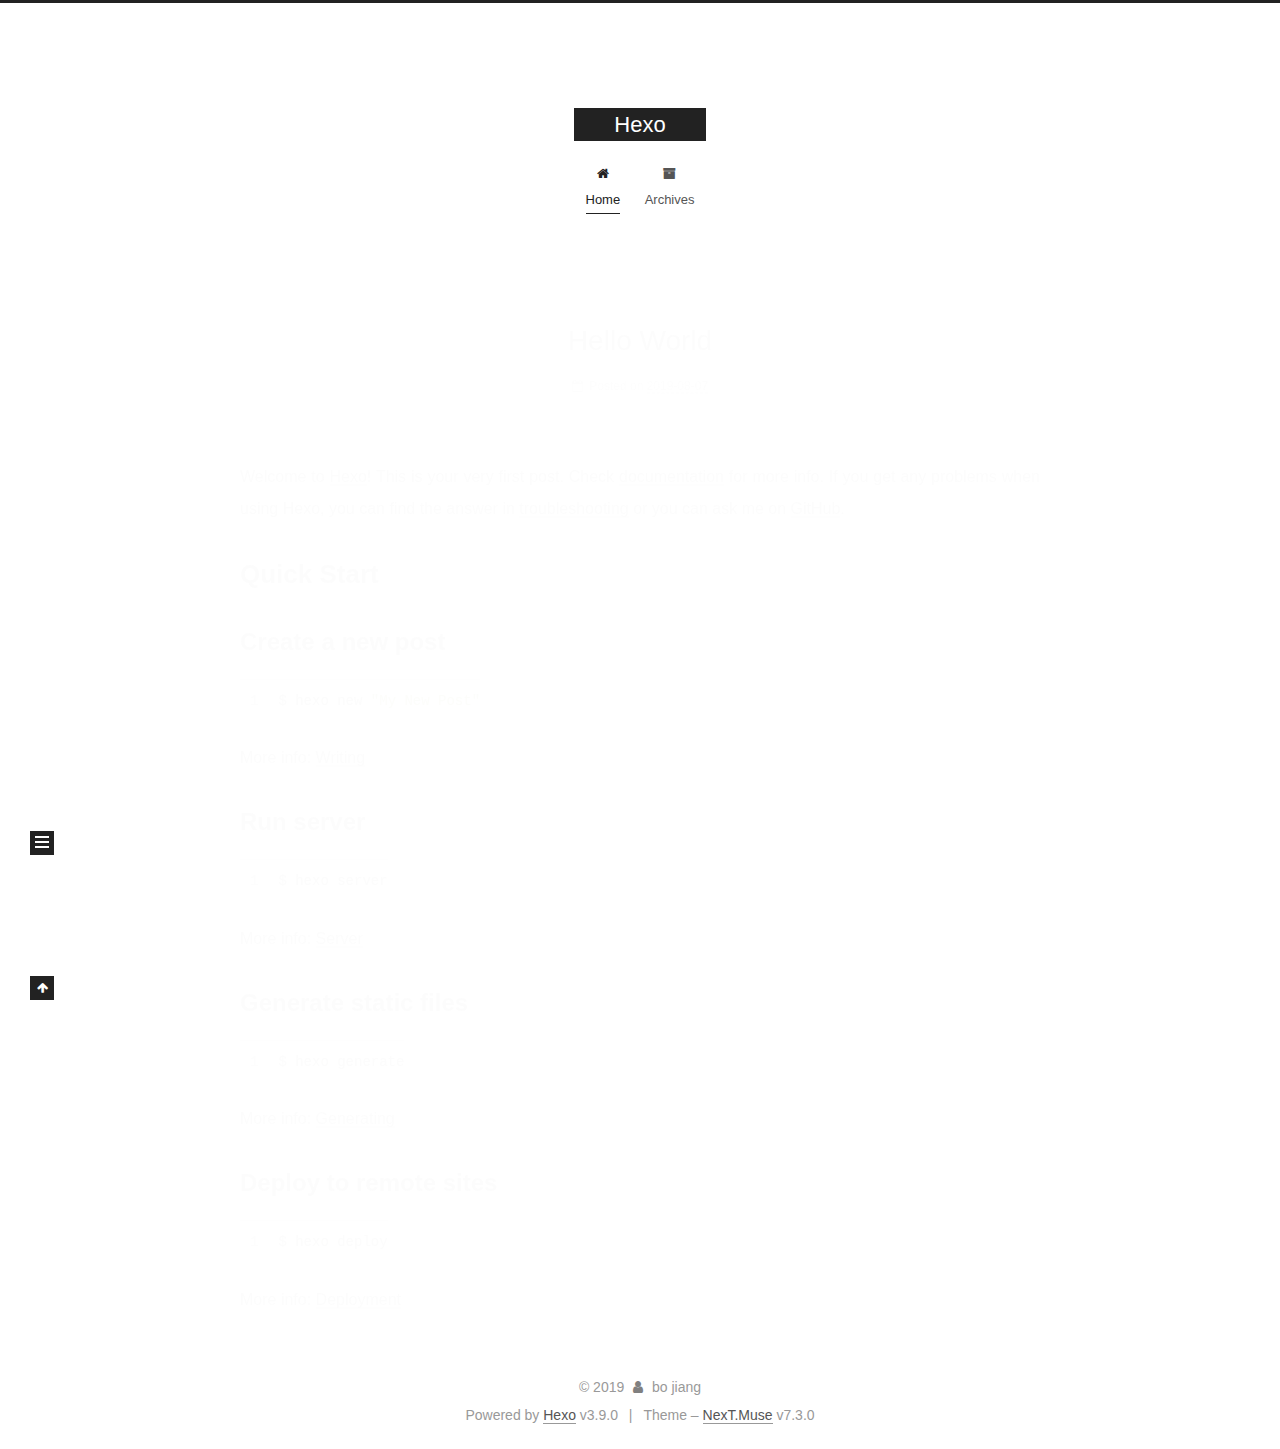
==== index.html @ 769f1027 "Site updated: 2019-08-07 20:02:32" ====
<!DOCTYPE html>





<html class="theme-next muse use-motion" lang="en">
<head>
  <meta charset="UTF-8">
<meta name="generator" content="Hexo 3.9.0">
<meta name="viewport" content="width=device-width, initial-scale=1, maximum-scale=2">
<meta name="theme-color" content="#222">
<meta http-equiv="X-UA-Compatible" content="IE=edge">
  <link rel="apple-touch-icon" sizes="180x180" href="/images/apple-touch-icon-next.png?v=7.3.0">
  <link rel="icon" type="image/png" sizes="32x32" href="/images/favicon-32x32-next.png?v=7.3.0">
  <link rel="icon" type="image/png" sizes="16x16" href="/images/favicon-16x16-next.png?v=7.3.0">
  <link rel="mask-icon" href="/images/logo.svg?v=7.3.0" color="#222">

<link rel="stylesheet" href="/css/main.css?v=7.3.0">


<link rel="stylesheet" href="/lib/font-awesome/css/font-awesome.min.css?v=4.7.0">


<script id="hexo-configurations">
  var NexT = window.NexT || {};
  var CONFIG = {
    root: '/',
    scheme: 'Muse',
    version: '7.3.0',
    sidebar: {"position":"left","display":"post","offset":12,"onmobile":false},
    back2top: {"enable":true,"sidebar":false,"scrollpercent":false},
    save_scroll: false,
    copycode: {"enable":false,"show_result":false,"style":null},
    fancybox: false,
    mediumzoom: false,
    lazyload: false,
    pangu: false,
    algolia: {
      applicationID: '',
      apiKey: '',
      indexName: '',
      hits: {"per_page":10},
      labels: {"input_placeholder":"Search for Posts","hits_empty":"We didn't find any results for the search: ${query}","hits_stats":"${hits} results found in ${time} ms"}
    },
    localsearch: {"enable":false,"trigger":"auto","top_n_per_article":1,"unescape":false,"preload":false},
    path: '',
    motion: {"enable":true,"async":false,"transition":{"post_block":"fadeIn","post_header":"slideDownIn","post_body":"slideDownIn","coll_header":"slideLeftIn","sidebar":"slideUpIn"}},
    translation: {
      copy_button: 'Copy',
      copy_success: 'Copied',
      copy_failure: 'Copy failed'
    }
  };
</script>

  <meta property="og:type" content="website">
<meta property="og:title" content="Hexo">
<meta property="og:url" content="http://yoursite.com/index.html">
<meta property="og:site_name" content="Hexo">
<meta property="og:locale" content="en">
<meta name="twitter:card" content="summary">
<meta name="twitter:title" content="Hexo">
  <link rel="canonical" href="http://yoursite.com/">


<script id="page-configurations">
  // https://hexo.io/docs/variables.html
  CONFIG.page = {
    sidebar: "",
    isHome: true,
    isPost: false,
    isPage: false,
    isArchive: false
  };
</script>

  <title>Hexo</title>
  








  <noscript>
  <style>
  .use-motion .motion-element,
  .use-motion .brand,
  .use-motion .menu-item,
  .sidebar-inner,
  .use-motion .post-block,
  .use-motion .pagination,
  .use-motion .comments,
  .use-motion .post-header,
  .use-motion .post-body,
  .use-motion .collection-title { opacity: initial; }

  .use-motion .logo,
  .use-motion .site-title,
  .use-motion .site-subtitle {
    opacity: initial;
    top: initial;
  }

  .use-motion .logo-line-before i { left: initial; }
  .use-motion .logo-line-after i { right: initial; }
  </style>
</noscript>

</head>

<body itemscope itemtype="http://schema.org/WebPage" lang="en">

  <div class="container sidebar-position-left">
    <div class="headband"></div>

    <header id="header" class="header" itemscope itemtype="http://schema.org/WPHeader">
      <div class="header-inner"><div class="site-brand-wrapper">
  <div class="site-meta">

    <div class="custom-logo-site-title">
      <a href="/" class="brand" rel="start">
        <span class="logo-line-before"><i></i></span>
        <span class="site-title">Hexo</span>
        <span class="logo-line-after"><i></i></span>
      </a>
    </div>
  </div>

  <div class="site-nav-toggle">
    <button aria-label="Toggle navigation bar">
      <span class="btn-bar"></span>
      <span class="btn-bar"></span>
      <span class="btn-bar"></span>
    </button>
  </div>
</div>


<nav class="site-nav">
  
  <ul id="menu" class="menu">
      
      
      
        
        <li class="menu-item menu-item-home">
      
    

    <a href="/" rel="section"><i class="menu-item-icon fa fa-fw fa-home"></i> <br>Home</a>

  </li>
      
      
      
        
        <li class="menu-item menu-item-archives">
      
    

    <a href="/archives/" rel="section"><i class="menu-item-icon fa fa-fw fa-archive"></i> <br>Archives</a>

  </li>
  </ul>

    

</nav>
</div>
    </header>

    


    <main id="main" class="main">
      <div class="main-inner">
        <div class="content-wrap">
          <div id="content" class="content page-home">
            
  <section id="posts" class="posts-expand">
      

  <article class="post post-type-normal" itemscope itemtype="http://schema.org/Article">
  
  
  
  <div class="post-block">
    <link itemprop="mainEntityOfPage" href="http://yoursite.com/2019/08/07/hello-world/">

    <span hidden itemprop="author" itemscope itemtype="http://schema.org/Person">
      <meta itemprop="name" content="bo jiang">
      <meta itemprop="description" content="">
      <meta itemprop="image" content="/images/avatar.gif">
    </span>

    <span hidden itemprop="publisher" itemscope itemtype="http://schema.org/Organization">
      <meta itemprop="name" content="Hexo">
    </span>
      <header class="post-header">

        
          <h1 class="post-title" itemprop="name headline">
              
              <a href="/2019/08/07/hello-world/" class="post-title-link" itemprop="url">Hello World</a>
            
          </h1>
        

        <div class="post-meta">
            <span class="post-meta-item">
              <span class="post-meta-item-icon">
                <i class="fa fa-calendar-o"></i>
              </span>
              <span class="post-meta-item-text">Posted on</span>

              
                
              

              <time title="Created: 2019-08-07 11:55:54" itemprop="dateCreated datePublished" datetime="2019-08-07T11:55:54+08:00">2019-08-07</time>
            </span>
          

          

        </div>
      </header>

    
    
    
    <div class="post-body" itemprop="articleBody">

      
          
            <p>Welcome to <a href="https://hexo.io/" target="_blank" rel="noopener">Hexo</a>! This is your very first post. Check <a href="https://hexo.io/docs/" target="_blank" rel="noopener">documentation</a> for more info. If you get any problems when using Hexo, you can find the answer in <a href="https://hexo.io/docs/troubleshooting.html" target="_blank" rel="noopener">troubleshooting</a> or you can ask me on <a href="https://github.com/hexojs/hexo/issues" target="_blank" rel="noopener">GitHub</a>.</p>
<h2 id="Quick-Start"><a href="#Quick-Start" class="headerlink" title="Quick Start"></a>Quick Start</h2><h3 id="Create-a-new-post"><a href="#Create-a-new-post" class="headerlink" title="Create a new post"></a>Create a new post</h3><figure class="highlight bash"><table><tr><td class="gutter"><pre><span class="line">1</span><br></pre></td><td class="code"><pre><span class="line">$ hexo new <span class="string">"My New Post"</span></span><br></pre></td></tr></table></figure>

<p>More info: <a href="https://hexo.io/docs/writing.html" target="_blank" rel="noopener">Writing</a></p>
<h3 id="Run-server"><a href="#Run-server" class="headerlink" title="Run server"></a>Run server</h3><figure class="highlight bash"><table><tr><td class="gutter"><pre><span class="line">1</span><br></pre></td><td class="code"><pre><span class="line">$ hexo server</span><br></pre></td></tr></table></figure>

<p>More info: <a href="https://hexo.io/docs/server.html" target="_blank" rel="noopener">Server</a></p>
<h3 id="Generate-static-files"><a href="#Generate-static-files" class="headerlink" title="Generate static files"></a>Generate static files</h3><figure class="highlight bash"><table><tr><td class="gutter"><pre><span class="line">1</span><br></pre></td><td class="code"><pre><span class="line">$ hexo generate</span><br></pre></td></tr></table></figure>

<p>More info: <a href="https://hexo.io/docs/generating.html" target="_blank" rel="noopener">Generating</a></p>
<h3 id="Deploy-to-remote-sites"><a href="#Deploy-to-remote-sites" class="headerlink" title="Deploy to remote sites"></a>Deploy to remote sites</h3><figure class="highlight bash"><table><tr><td class="gutter"><pre><span class="line">1</span><br></pre></td><td class="code"><pre><span class="line">$ hexo deploy</span><br></pre></td></tr></table></figure>

<p>More info: <a href="https://hexo.io/docs/deployment.html" target="_blank" rel="noopener">Deployment</a></p>

          
        
      
    </div>

    
    
    

    <footer class="post-footer">
        <div class="post-eof"></div>
    </footer>
  </div>
  
  
  
  </article>

    
  </section>

  


          </div>
          

        </div>
          
  
  <div class="sidebar-toggle">
    <div class="sidebar-toggle-line-wrap">
      <span class="sidebar-toggle-line sidebar-toggle-line-first"></span>
      <span class="sidebar-toggle-line sidebar-toggle-line-middle"></span>
      <span class="sidebar-toggle-line sidebar-toggle-line-last"></span>
    </div>
  </div>

  <aside id="sidebar" class="sidebar">
    <div class="sidebar-inner">

      <div class="site-overview-wrap sidebar-panel sidebar-panel-active">
        <div class="site-overview">

          <div class="site-author motion-element" itemprop="author" itemscope itemtype="http://schema.org/Person">
  <p class="site-author-name" itemprop="name">bo jiang</p>
  <div class="site-description motion-element" itemprop="description"></div>
</div>
  <nav class="site-state motion-element">
      <div class="site-state-item site-state-posts">
        
          <a href="/archives/">
        
          <span class="site-state-item-count">1</span>
          <span class="site-state-item-name">posts</span>
        </a>
      </div>
    
  </nav>



        </div>
      </div>

    </div>
  </aside>
  <div id="sidebar-dimmer"></div>


      </div>
    </main>

    <footer id="footer" class="footer">
      <div class="footer-inner">
        <div class="copyright">&copy; <span itemprop="copyrightYear">2019</span>
  <span class="with-love" id="animate">
    <i class="fa fa-user"></i>
  </span>
  <span class="author" itemprop="copyrightHolder">bo jiang</span>
</div>
  <div class="powered-by">Powered by <a href="https://hexo.io" class="theme-link" rel="noopener" target="_blank">Hexo</a> v3.9.0</div>
  <span class="post-meta-divider">|</span>
  <div class="theme-info">Theme – <a href="https://theme-next.org" class="theme-link" rel="noopener" target="_blank">NexT.Muse</a> v7.3.0</div>

        








        
      </div>
    </footer>
      <div class="back-to-top">
        <i class="fa fa-arrow-up"></i>
      </div>

    

  </div>

  
  <script src="/lib/jquery/index.js?v=3.4.1"></script>
  <script src="/lib/velocity/velocity.min.js?v=1.2.1"></script>
  <script src="/lib/velocity/velocity.ui.min.js?v=1.2.1"></script>

<script src="/js/utils.js?v=7.3.0"></script>
  <script src="/js/motion.js?v=7.3.0"></script>


  <script src="/js/schemes/muse.js?v=7.3.0"></script>


<script src="/js/next-boot.js?v=7.3.0"></script>






  




























  

  

  


  
</body>
</html>
---- css/main.css ----
html {
  line-height: 1.15; /* 1 */
  -webkit-text-size-adjust: 100%; /* 2 */
}
body {
  margin: 0;
}
main {
  display: block;
}
h1 {
  font-size: 2em;
  margin: 0.67em 0;
}
hr {
  box-sizing: content-box; /* 1 */
  height: 0; /* 1 */
  overflow: visible; /* 2 */
}
pre {
  font-family: monospace, monospace; /* 1 */
  font-size: 1em; /* 2 */
}
a {
  background-color: transparent;
}
abbr[title] {
  border-bottom: none; /* 1 */
  text-decoration: underline; /* 2 */
  text-decoration: underline dotted; /* 2 */
}
b,
strong {
  font-weight: bolder;
}
code,
kbd,
samp {
  font-family: monospace, monospace; /* 1 */
  font-size: 1em; /* 2 */
}
small {
  font-size: 80%;
}
sub,
sup {
  font-size: 75%;
  line-height: 0;
  position: relative;
  vertical-align: baseline;
}
sub {
  bottom: -0.25em;
}
sup {
  top: -0.5em;
}
img {
  border-style: none;
}
button,
input,
optgroup,
select,
textarea {
  font-family: inherit; /* 1 */
  font-size: 100%; /* 1 */
  line-height: 1.15; /* 1 */
  margin: 0; /* 2 */
}
button,
input {
/* 1 */
  overflow: visible;
}
button,
select {
/* 1 */
  text-transform: none;
}
button,
[type='button'],
[type='reset'],
[type='submit'] {
  -webkit-appearance: button;
}
button::-moz-focus-inner,
[type='button']::-moz-focus-inner,
[type='reset']::-moz-focus-inner,
[type='submit']::-moz-focus-inner {
  border-style: none;
  padding: 0;
}
button:-moz-focusring,
[type='button']:-moz-focusring,
[type='reset']:-moz-focusring,
[type='submit']:-moz-focusring {
  outline: 1px dotted ButtonText;
}
fieldset {
  padding: 0.35em 0.75em 0.625em;
}
legend {
  box-sizing: border-box; /* 1 */
  color: inherit; /* 2 */
  display: table; /* 1 */
  max-width: 100%; /* 1 */
  padding: 0; /* 3 */
  white-space: normal; /* 1 */
}
progress {
  vertical-align: baseline;
}
textarea {
  overflow: auto;
}
[type='checkbox'],
[type='radio'] {
  box-sizing: border-box; /* 1 */
  padding: 0; /* 2 */
}
[type='number']::-webkit-inner-spin-button,
[type='number']::-webkit-outer-spin-button {
  height: auto;
}
[type='search'] {
  outline-offset: -2px; /* 2 */
  -webkit-appearance: textfield; /* 1 */
}
[type='search']::-webkit-search-decoration {
  -webkit-appearance: none;
}
::-webkit-file-upload-button {
  font: inherit; /* 2 */
  -webkit-appearance: button; /* 1 */
}
details {
  display: block;
}
summary {
  display: list-item;
}
template {
  display: none;
}
[hidden] {
  display: none;
}
::selection {
  background: #262a30;
  color: #fff;
}
body {
  background: #fff;
  color: #555;
  font-family: 'Lato', "PingFang SC", "Microsoft YaHei", sans-serif;
  font-size: 1em;
  line-height: 2;
  position: relative;
}
@media (max-width: 991px) {
  body {
    padding-right: 0 !important;
  }
}
h1,
h2,
h3,
h4,
h5,
h6 {
  font-family: 'Lato', "PingFang SC", "Microsoft YaHei", sans-serif;
  font-weight: bold;
  line-height: 1.5;
  margin: 20px 0 15px;
  padding: 0;
}
h1 {
  font-size: 1.75em;
}
h2 {
  font-size: 1.625em;
}
h3 {
  font-size: 1.5em;
}
h4 {
  font-size: 1.375em;
}
h5 {
  font-size: 1.25em;
}
h6 {
  font-size: 1.125em;
}
p {
  margin: 0 0 20px 0;
}
a,
span.exturl {
  overflow-wrap: break-word;
  word-wrap: break-word;
  background-color: transparent;
  border-bottom: 1px solid #999;
  color: #555;
  outline: none;
  text-decoration: none;
  cursor: pointer;
}
a:hover,
span.exturl:hover {
  border-bottom-color: #222;
  color: #222;
}
video {
  display: block;
  margin-left: auto;
  margin-right: auto;
  max-width: 100%;
}
img {
  display: block;
  height: auto;
  margin: auto;
  max-width: 100%;
}
hr {
  background-color: #ddd;
  background-image: repeating-linear-gradient(-45deg, #fff, #fff 4px, transparent 4px, transparent 8px);
  border: none;
  height: 3px;
  margin: 40px 0;
}
blockquote {
  border-left: 4px solid #ddd;
  color: #666;
  margin: 0;
  padding: 0 15px;
}
blockquote cite::before {
  content: '-';
  padding: 0 5px;
}
dt {
  font-weight: 700;
}
dd {
  margin: 0;
  padding: 0;
}
kbd {
  background-color: #f9f9f9;
  background-image: linear-gradient(top, #eee, #fff, #eee);
  border: 1px solid #ccc;
  border-radius: 0.2em;
  box-shadow: 0.1em 0.1em 0.2em rgba(0,0,0,0.1);
  font-family: inherit;
  padding: 0.1em 0.3em;
  white-space: nowrap;
}
.text-left {
  text-align: left;
}
.text-center {
  text-align: center;
}
.text-right {
  text-align: right;
}
.text-justify {
  text-align: justify;
}
.text-nowrap {
  white-space: nowrap;
}
.text-lowercase {
  text-transform: lowercase;
}
.text-uppercase {
  text-transform: uppercase;
}
.text-capitalize {
  text-transform: capitalize;
}
.center-block {
  display: block;
  margin-left: auto;
  margin-right: auto;
}
.clearfix::before,
.clearfix::after {
  content: ' ';
  display: table;
}
.clearfix::after {
  clear: both;
}
.pullquote {
  width: 45%;
}
.pullquote.left {
  float: left;
  margin-left: 5px;
  margin-right: 10px;
}
.pullquote.right {
  float: right;
  margin-left: 10px;
  margin-right: 5px;
}
.affix {
  position: fixed;
}
.translation {
  color: #999;
  font-size: 0.875em;
  margin-top: -20px;
}
.scrollbar-measure {
  height: 100px;
  overflow: scroll;
  position: absolute;
  top: -9999px;
  width: 100px;
}
.use-motion .motion-element {
  opacity: 0;
}
.table-container {
  margin: 20px 0;
  overflow: auto;
  -webkit-overflow-scrolling: touch;
}
.highlight .table-container {
  margin: 0;
}
table {
  border-collapse: collapse;
  border-spacing: 0;
  font-size: 0.875em;
  width: 100%;
}
table > tbody > tr:nth-of-type(odd) {
  background-color: #f9f9f9;
}
table > tbody > tr:hover {
  background-color: #f5f5f5;
}
caption,
th,
td {
  font-weight: normal;
  padding: 8px;
  text-align: left;
  vertical-align: middle;
}
th,
td {
  border: 1px solid #ddd;
  border-bottom: 3px solid #ddd;
}
th {
  font-weight: 700;
  padding-bottom: 10px;
}
td {
  border-bottom-width: 1px;
}
html,
body {
  height: 100%;
}
.container {
  position: relative;
}
.header-inner {
  margin: 0 auto;
  padding: 100px 0 70px;
  width: 700px;
}
@media (min-width: 1200px) {
  .container .header-inner {
    width: 800px;
  }
}
@media (min-width: 1600px) {
  .container .header-inner {
    width: 900px;
  }
}
.main-inner {
  margin: 0 auto;
  width: 700px;
}
@media (min-width: 1200px) {
  .container .main-inner {
    width: 800px;
  }
}
@media (min-width: 1600px) {
  .container .main-inner {
    width: 900px;
  }
}
.footer {
  padding: 20px 0;
}
.footer-inner {
  box-sizing: border-box;
  margin: 0 auto;
  width: 700px;
}
@media (min-width: 1200px) {
  .container .footer-inner {
    width: 800px;
  }
}
@media (min-width: 1600px) {
  .container .footer-inner {
    width: 900px;
  }
}
pre,
.highlight {
  background: #f7f7f7;
  color: #4d4d4c;
  line-height: 1.6;
  margin: 20px 0;
}
pre,
code {
  font-family: consolas, Menlo, "PingFang SC", "Microsoft YaHei", monospace;
}
code {
  overflow-wrap: break-word;
  word-wrap: break-word;
  background: #eee;
  border-radius: 3px;
  color: #555;
  padding: 2px 4px;
}
pre {
  overflow: auto;
  padding: 10px;
}
pre code {
  background: none;
  color: #4d4d4c;
  padding: 0;
  text-shadow: none;
}
.highlight *::selection {
  background: #d6d6d6;
}
.highlight pre {
  border: none;
  margin: 0;
  padding: 10px 0;
}
.highlight table {
  border: none;
  margin: 0;
  width: auto;
}
.highlight td {
  border: none;
  padding: 0;
}
.highlight figcaption {
  background: #eee;
  border-bottom: 1px solid #e9e9e9;
  color: #4d4d4c;
  line-height: 1em;
  margin: 0;
  padding: 0.5em;
}
.highlight figcaption::before,
.highlight figcaption::after {
  content: ' ';
  display: table;
}
.highlight figcaption::after {
  clear: both;
}
.highlight figcaption a {
  color: #4d4d4c;
  float: right;
}
.highlight figcaption a:hover {
  border-bottom-color: #4d4d4c;
}
.highlight .gutter pre {
  background-color: #eff2f3;
  color: #869194;
  padding-left: 10px;
  padding-right: 10px;
  text-align: right;
}
.highlight .code pre {
  background-color: #f7f7f7;
  padding-left: 10px;
  width: 100%;
}
.gutter {
  user-select: none;
  -moz-user-select: none;
  -ms-user-select: none;
  -webkit-user-select: none;
}
.gist table {
  width: auto;
}
.gist table td {
  border: none;
}
pre .deletion {
  background: #fdd;
}
pre .addition {
  background: #dfd;
}
pre .meta {
  color: #eab700;
  user-select: none;
  -moz-user-select: none;
  -ms-user-select: none;
  -webkit-user-select: none;
}
pre .comment {
  color: #8e908c;
}
pre .variable,
pre .attribute,
pre .tag,
pre .name,
pre .regexp,
pre .ruby .constant,
pre .xml .tag .title,
pre .xml .pi,
pre .xml .doctype,
pre .html .doctype,
pre .css .id,
pre .css .class,
pre .css .pseudo {
  color: #c82829;
}
pre .number,
pre .preprocessor,
pre .built_in,
pre .builtin-name,
pre .literal,
pre .params,
pre .constant,
pre .command {
  color: #f5871f;
}
pre .ruby .class .title,
pre .css .rules .attribute,
pre .string,
pre .symbol,
pre .value,
pre .inheritance,
pre .header,
pre .ruby .symbol,
pre .xml .cdata,
pre .special,
pre .formula {
  color: #718c00;
}
pre .title,
pre .css .hexcolor {
  color: #3e999f;
}
pre .function,
pre .python .decorator,
pre .python .title,
pre .ruby .function .title,
pre .ruby .title .keyword,
pre .perl .sub,
pre .javascript .title,
pre .coffeescript .title {
  color: #4271ae;
}
pre .keyword,
pre .javascript .function {
  color: #8959a8;
}
.blockquote-center,
.page-home .post-type-quote blockquote,
.page-post-detail .post-type-quote blockquote {
  border-left: none;
  margin: 40px 0;
  padding: 0;
  position: relative;
  text-align: center;
}
.blockquote-center::before,
.page-home .post-type-quote blockquote::before,
.page-post-detail .post-type-quote blockquote::before,
.blockquote-center::after,
.page-home .post-type-quote blockquote::after,
.page-post-detail .post-type-quote blockquote::after {
  background-position: 0 -6px;
  background-repeat: no-repeat;
  background-size: 22px 22px;
  content: ' ';
  display: block;
  height: 24px;
  opacity: 0.2;
  position: absolute;
  width: 100%;
}
.blockquote-center::before,
.page-home .post-type-quote blockquote::before,
.page-post-detail .post-type-quote blockquote::before {
  background-image: url("../images/quote-l.svg");
  border-top: 1px solid #ccc;
  top: -20px;
}
.blockquote-center::after,
.page-home .post-type-quote blockquote::after,
.page-post-detail .post-type-quote blockquote::after {
  background-image: url("../images/quote-r.svg");
  background-position: 100% 8px;
  border-bottom: 1px solid #ccc;
  bottom: -20px;
}
.blockquote-center p,
.page-home .post-type-quote blockquote p,
.page-post-detail .post-type-quote blockquote p,
.blockquote-center div,
.page-home .post-type-quote blockquote div,
.page-post-detail .post-type-quote blockquote div {
  text-align: center;
}
.post .post-body .group-picture img {
  border: none;
  box-sizing: border-box;
  margin: 0 auto;
  padding: 0 3px;
}
.post-body .group-picture-row {
  margin-bottom: 6px;
  overflow: hidden;
}
.post-body .group-picture-column {
  float: left;
  margin-bottom: 10px;
}
.page-archive .group-picture-container {
  overflow: hidden;
}
.page-archive .group-picture-row {
  float: left;
}
.page-archive .group-picture-row:first-child {
  margin-top: 6px;
}
.page-archive .group-picture-column {
  max-height: 150px;
  max-width: 150px;
}
.post-body .label {
  display: inline;
  padding: 0 2px;
}
.post-body .label.default {
  background-color: #f0f0f0;
}
.post-body .label.primary {
  background-color: #efe6f7;
}
.post-body .label.info {
  background-color: #e5f2f8;
}
.post-body .label.success {
  background-color: #e7f4e9;
}
.post-body .label.warning {
  background-color: #fcf6e1;
}
.post-body .label.danger {
  background-color: #fae8eb;
}
.post-body .tabs {
  margin-bottom: 20px;
}
.post-body .tabs,
.tabs-comment {
  display: block;
  padding-top: 10px;
  position: relative;
}
.post-body .tabs ul.nav-tabs,
.tabs-comment ul.nav-tabs {
  display: flex;
  flex-wrap: wrap;
  margin: 0;
  margin-bottom: -1px;
  padding: 0;
}
@media (max-width: 413px) {
  .post-body .tabs ul.nav-tabs,
  .tabs-comment ul.nav-tabs {
    display: block;
    margin-bottom: 5px;
  }
}
.post-body .tabs ul.nav-tabs li.tab,
.tabs-comment ul.nav-tabs li.tab {
  background-color: #fff;
  border-bottom: 1px solid #ddd;
  border-left: 1px solid transparent;
  border-right: 1px solid transparent;
  border-top: 3px solid transparent;
  flex-grow: 1;
  list-style-type: none;
}
@media (max-width: 413px) {
  .post-body .tabs ul.nav-tabs li.tab,
  .tabs-comment ul.nav-tabs li.tab {
    border-bottom: 1px solid transparent;
    border-left: 3px solid transparent;
    border-right: 1px solid transparent;
    border-top: 1px solid transparent;
  }
}
.post-body .tabs ul.nav-tabs li.tab a,
.tabs-comment ul.nav-tabs li.tab a {
  border-bottom: initial;
  display: block;
  line-height: 1.8em;
  outline: 0;
  padding: 0.25em 0.75em;
  text-align: center;
  transition-delay: 0s;
  transition-duration: 0.2s;
  transition-timing-function: ease-out;
}
.post-body .tabs ul.nav-tabs li.tab a i,
.tabs-comment ul.nav-tabs li.tab a i {
  width: 1.285714285714286em;
}
.post-body .tabs ul.nav-tabs li.tab.active,
.tabs-comment ul.nav-tabs li.tab.active {
  border-bottom: 1px solid transparent;
  border-left: 1px solid #ddd;
  border-right: 1px solid #ddd;
  border-top: 3px solid #fc6423;
}
@media (max-width: 413px) {
  .post-body .tabs ul.nav-tabs li.tab.active,
  .tabs-comment ul.nav-tabs li.tab.active {
    border-bottom: 1px solid #ddd;
    border-left: 3px solid #fc6423;
    border-right: 1px solid #ddd;
    border-top: 1px solid #ddd;
  }
}
.post-body .tabs ul.nav-tabs li.tab.active a,
.tabs-comment ul.nav-tabs li.tab.active a {
  color: #555;
  cursor: default;
}
.post-body .tabs .tab-content .tab-pane,
.tabs-comment .tab-content .tab-pane {
  border: 1px solid #ddd;
  padding: 20px 20px 0 20px;
}
.post-body .tabs .tab-content .tab-pane:not(.active),
.tabs-comment .tab-content .tab-pane:not(.active) {
  display: none;
}
.post-body .tabs .tab-content .tab-pane.active,
.tabs-comment .tab-content .tab-pane.active {
  display: block;
}
.post-body .note {
  margin-bottom: 20px;
  padding: 15px;
  position: relative;
  border: 1px solid #eee;
  border-left-width: 5px;
  border-radius: 3px;
}
.post-body .note h2,
.post-body .note h3,
.post-body .note h4,
.post-body .note h5,
.post-body .note h6 {
  margin-top: 0;
  border-bottom: initial;
  margin-bottom: 0;
  padding-top: 0 !important;
}
.post-body .note p:first-child,
.post-body .note ul:first-child,
.post-body .note ol:first-child,
.post-body .note table:first-child,
.post-body .note pre:first-child,
.post-body .note blockquote:first-child,
.post-body .note img:first-child {
  margin-top: 0;
}
.post-body .note p:last-child,
.post-body .note ul:last-child,
.post-body .note ol:last-child,
.post-body .note table:last-child,
.post-body .note pre:last-child,
.post-body .note blockquote:last-child,
.post-body .note img:last-child {
  margin-bottom: 0;
}
.post-body .note.default {
  border-left-color: #777;
}
.post-body .note.default h2,
.post-body .note.default h3,
.post-body .note.default h4,
.post-body .note.default h5,
.post-body .note.default h6 {
  color: #777;
}
.post-body .note.primary {
  border-left-color: #6f42c1;
}
.post-body .note.primary h2,
.post-body .note.primary h3,
.post-body .note.primary h4,
.post-body .note.primary h5,
.post-body .note.primary h6 {
  color: #6f42c1;
}
.post-body .note.info {
  border-left-color: #428bca;
}
.post-body .note.info h2,
.post-body .note.info h3,
.post-body .note.info h4,
.post-body .note.info h5,
.post-body .note.info h6 {
  color: #428bca;
}
.post-body .note.success {
  border-left-color: #5cb85c;
}
.post-body .note.success h2,
.post-body .note.success h3,
.post-body .note.success h4,
.post-body .note.success h5,
.post-body .note.success h6 {
  color: #5cb85c;
}
.post-body .note.warning {
  border-left-color: #f0ad4e;
}
.post-body .note.warning h2,
.post-body .note.warning h3,
.post-body .note.warning h4,
.post-body .note.warning h5,
.post-body .note.warning h6 {
  color: #f0ad4e;
}
.post-body .note.danger {
  border-left-color: #d9534f;
}
.post-body .note.danger h2,
.post-body .note.danger h3,
.post-body .note.danger h4,
.post-body .note.danger h5,
.post-body .note.danger h6 {
  color: #d9534f;
}
.btn {
  background: #222;
  border: 2px solid #222;
  border-radius: 0;
  color: #fff;
  display: inline-block;
  font-size: 0.875em;
  padding: 0 20px;
  text-decoration: none;
  transition-property: background-color;
  transition-delay: 0s;
  transition-duration: 0.2s;
  transition-timing-function: ease-in-out;
  line-height: 2;
}
.btn:hover {
  background: #fff;
  border-color: #222;
  color: #222;
}
.btn +.btn {
  margin: 0 0 8px 8px;
}
.btn .fa-fw {
  text-align: left;
  width: 1.285714285714286em;
}
.btn-bar {
  background: #555;
  border-radius: 1px;
  display: block;
  height: 2px;
  width: 22px;
}
.btn-bar+.btn-bar {
  margin-top: 4px;
}
.page-number-basic,
.pagination .prev,
.pagination .next,
.pagination .page-number,
.pagination .space {
  display: inline-block;
  margin: 0 10px;
  padding: 0 11px;
  position: relative;
  top: -1px;
}
@media (max-width: 767px) {
  .page-number-basic,
  .pagination .prev,
  .pagination .next,
  .pagination .page-number,
  .pagination .space {
    margin: 0 5px;
  }
}
.pagination {
  border-top: 1px solid #eee;
  margin: 120px 0 40px;
  text-align: center;
}
.pagination .prev,
.pagination .next,
.pagination .page-number {
  border-bottom: 0;
  border-top: 1px solid #eee;
  transition-property: border-color;
  transition-delay: 0s;
  transition-duration: 0.2s;
  transition-timing-function: ease-in-out;
}
.pagination .prev:hover,
.pagination .next:hover,
.pagination .page-number:hover {
  border-top-color: #222;
}
.pagination .space {
  margin: 0;
  padding: 0;
}
.pagination .prev {
  margin-left: 0;
}
.pagination .next {
  margin-right: 0;
}
.pagination .page-number.current {
  background: #ccc;
  border-top-color: #ccc;
  color: #fff;
}
@media (max-width: 767px) {
  .pagination {
    border-top: none;
  }
  .pagination .prev,
  .pagination .next,
  .pagination .page-number {
    border-bottom: 1px solid #eee;
    border-top: 0;
    margin-bottom: 10px;
    padding: 0 10px;
  }
  .pagination .prev:hover,
  .pagination .next:hover,
  .pagination .page-number:hover {
    border-bottom-color: #222;
  }
}
.comments {
  margin: 60px 20px 0;
  overflow: hidden;
}
.comment-button-group {
  display: flex;
  flex-wrap: wrap-reverse;
  justify-content: center;
  margin: 1em 0;
}
.comment-button-group .comment-button {
  margin: 0.1em 0.2em;
}
.comment-button-group .comment-button.active {
  background: #fff;
  border-color: #222;
  color: #222;
}
.comment-position {
  display: none;
}
.comment-position.active {
  display: block;
}
.tabs-comment {
  background: #fff;
  margin-top: 4em;
  padding-top: 0;
}
.tabs-comment .comments {
  border: 0;
  box-shadow: none;
  margin-top: 0;
  padding-top: 0;
}
.back-to-top {
  background: #222;
  bottom: -100px;
  box-sizing: border-box;
  color: #fff;
  cursor: pointer;
  font-size: 12px;
  opacity: 1;
  padding: 0 6px;
  position: fixed;
  right: 30px;
  text-align: center;
  transition-property: bottom;
  width: 24px;
  z-index: 1050;
  transition-delay: 0s;
  transition-duration: 0.2s;
  transition-timing-function: ease-in-out;
}
.back-to-top:hover {
  color: #87daff;
}
.back-to-top.back-to-top-on {
  bottom: 19px;
}
@media (max-width: 991px) {
  .back-to-top {
    opacity: 0.8;
    right: 20px;
  }
}
.header {
  background: transparent;
}
.header-inner {
  position: relative;
}
.headband {
  background: #222;
  height: 3px;
}
.site-meta {
  margin: 0;
  text-align: center;
}
@media (max-width: 767px) {
  .site-meta {
    text-align: center;
  }
}
.brand {
  background: #222;
  border-bottom: none;
  color: #fff;
  display: inline-block;
  line-height: 1.375em;
  padding: 0 40px;
  position: relative;
}
.brand:hover {
  color: #fff;
}
.logo {
  display: inline-block;
  line-height: 36px;
  margin-right: 5px;
  vertical-align: top;
}
.site-title {
  display: inline-block;
  font-family: 'Lato', "PingFang SC", "Microsoft YaHei", sans-serif;
  font-size: 1.375em;
  font-weight: normal;
  line-height: 1.5;
  vertical-align: top;
}
.site-subtitle {
  color: #999;
  font-size: 0.8125em;
  margin-top: 10px;
}
.use-motion .brand {
  opacity: 0;
}
.use-motion .logo,
.use-motion .site-title,
.use-motion .site-subtitle,
.use-motion .custom-logo-image {
  opacity: 0;
  position: relative;
  top: -10px;
}
.site-nav-toggle {
  display: none;
  left: 10px;
  position: absolute;
}
@media (max-width: 767px) {
  .site-nav-toggle {
    display: block;
  }
}
.site-nav-toggle button {
  background: transparent;
  border: none;
  margin-top: 2px;
  padding: 9px 10px;
}
@media (max-width: 767px) {
  .site-nav {
    border-top: 1px solid #ddd;
    clear: both;
    display: none;
    margin: 0 -10px;
    padding: 0 10px;
  }
}
@media (min-width: 768px) and (max-width: 991px) {
  .site-nav {
    display: block !important;
  }
}
@media (min-width: 992px) {
  .site-nav {
    display: block !important;
  }
}
.menu {
  margin-top: 20px;
  padding-left: 0;
  text-align: center;
}
.menu .menu-item {
  display: inline-block;
  list-style: none;
  margin: 0 10px;
}
@media (max-width: 767px) {
  .menu .menu-item {
    margin-top: 10px;
  }
}
.menu .menu-item a,
.menu .menu-item span.exturl {
  border-bottom: 1px solid transparent;
  display: block;
  font-size: 0.8125em;
  line-height: inherit;
  transition-property: border-color;
  transition-delay: 0s;
  transition-duration: 0.2s;
  transition-timing-function: ease-in-out;
}
.menu .menu-item a:hover,
.menu .menu-item span.exturl:hover {
  border-bottom-color: #222;
}
.menu .menu-item .fa {
  margin-right: 5px;
}
.use-motion .menu-item {
  opacity: 0;
}
.post-body {
  overflow-wrap: break-word;
  word-wrap: break-word;
  font-family: 'Lato', "PingFang SC", "Microsoft YaHei", sans-serif;
}
.post-body span.exturl .fa {
  font-size: 0.875em;
  margin-left: 4px;
}
.post-body .image-caption,
.post-body .figure .caption {
  color: #999;
  font-size: 0.875em;
  font-weight: bold;
  line-height: 1;
  margin: -20px auto 15px;
  text-align: center;
}
.post-sticky-flag {
  display: inline-block;
  transform: rotate(30deg);
}
.use-motion .post-block,
.use-motion .pagination,
.use-motion .comments {
  opacity: 0;
}
.use-motion .post-header {
  opacity: 0;
}
.use-motion .post-body {
  opacity: 0;
}
.use-motion .collection-title {
  opacity: 0;
}
.post-button {
  margin-top: 40px;
}
.posts-collapse {
  margin-left: 55px;
  position: relative;
  z-index: 1010;
}
@media (max-width: 767px) {
  .posts-collapse {
    margin-left: 20px;
    margin-right: 20px;
  }
  .posts-collapse .post-title,
  .posts-collapse .post-meta {
    display: block;
    text-align: left;
    width: auto;
  }
}
.posts-collapse .collection-title {
  margin: 60px 0;
  position: relative;
}
.posts-collapse .collection-title h1,
.posts-collapse .collection-title h2 {
  margin-left: 20px;
}
.posts-collapse .collection-title small {
  color: #bbb;
  margin-left: 5px;
}
.posts-collapse .collection-title::before {
  background: #bbb;
  border-radius: 50%;
  content: ' ';
  height: 8px;
  left: 0;
  margin-left: -4px;
  margin-top: -4px;
  position: absolute;
  top: 50%;
  width: 8px;
}
.posts-collapse .post {
  margin: 30px 0;
}
.posts-collapse .post-header {
  position: relative;
  transition-delay: 0s;
  transition-duration: 0.2s;
  transition-timing-function: ease-in-out;
  border-bottom: 1px dashed #ccc;
  transition-property: border;
}
.posts-collapse .post-header::before {
  background: #bbb;
  border: 1px solid #fff;
  border-radius: 50%;
  content: ' ';
  height: 6px;
  left: 0;
  margin-left: -4px;
  position: absolute;
  top: 0.75em;
  width: 6px;
  transition-delay: 0s;
  transition-duration: 0.2s;
  transition-timing-function: ease-in-out;
  transition-property: background;
}
.posts-collapse .post-header:hover {
  border-bottom-color: #666;
}
.posts-collapse .post-header:hover::before {
  background: #222;
}
.posts-collapse .post-title {
  font-size: 1em;
  font-weight: normal;
  line-height: inherit;
  margin-bottom: 0;
  margin-left: 3.75em;
}
.posts-collapse .post-title::after {
  margin-left: 3px;
  opacity: 0.6;
}
.posts-collapse .post-title a,
.posts-collapse .post-title span.exturl {
  border-bottom: none;
  color: #666;
}
.posts-collapse .post-meta {
  font-size: 0.75em;
  left: 20px;
  position: absolute;
  top: 5px;
}
.posts-collapse::after {
  background: #f5f5f5;
  content: ' ';
  height: 100%;
  left: 0;
  margin-left: -2px;
  position: absolute;
  top: 1.25em;
  width: 4px;
  z-index: -1;
}
.posts-collapse .fa-external-link {
  font-size: 0.875em;
  margin-left: 5px;
}
.posts-expand .post-eof {
  background: #ccc;
  height: 1px;
  margin: 80px auto 60px;
  text-align: center;
  width: 8%;
}
.post:last-child .post-eof {
  display: none;
}
.posts-expand {
  padding-top: 40px;
}
@media (max-width: 767px) {
  .posts-expand {
    margin: 0 20px;
  }
  .post-body .highlight {
    margin-left: 0;
    margin-right: 0;
    padding: 0;
  }
}
@media (min-width: 992px) {
  .posts-expand .post-body {
    text-align: justify;
  }
}
@media (max-width: 991px) {
  .posts-expand .post-body {
    text-align: justify;
  }
}
.posts-expand .post-body h2,
.posts-expand .post-body h3,
.posts-expand .post-body h4,
.posts-expand .post-body h5,
.posts-expand .post-body h6 {
  padding-top: 10px;
}
.posts-expand .post-body h2 .header-anchor,
.posts-expand .post-body h3 .header-anchor,
.posts-expand .post-body h4 .header-anchor,
.posts-expand .post-body h5 .header-anchor,
.posts-expand .post-body h6 .header-anchor {
  border-bottom-style: none;
  color: #ccc;
  float: right;
  margin-left: 10px;
  visibility: hidden;
}
.posts-expand .post-body h2 .header-anchor:hover,
.posts-expand .post-body h3 .header-anchor:hover,
.posts-expand .post-body h4 .header-anchor:hover,
.posts-expand .post-body h5 .header-anchor:hover,
.posts-expand .post-body h6 .header-anchor:hover {
  color: inherit;
}
.posts-expand .post-body h2:hover .header-anchor,
.posts-expand .post-body h3:hover .header-anchor,
.posts-expand .post-body h4:hover .header-anchor,
.posts-expand .post-body h5:hover .header-anchor,
.posts-expand .post-body h6:hover .header-anchor {
  visibility: visible;
}
.posts-expand .post-body img {
  border: 1px solid #ddd;
  box-sizing: border-box;
  margin: 0 auto 20px;
  padding: 3px;
}
.post-gallery {
  border-collapse: separate;
  display: table;
  table-layout: fixed;
  width: 100%;
}
.post-gallery-row {
  display: table-row;
}
.post-gallery .post-gallery-img {
  border: none;
  display: table-cell;
  text-align: center;
  vertical-align: middle;
}
.post-gallery .post-gallery-img img {
  border: none;
  max-height: 100%;
  max-width: 100%;
}
.fancybox-close,
.fancybox-close:hover {
  border: none;
}
.posts-expand .post-meta {
  color: #999;
  font-family: 'Lato', "PingFang SC", "Microsoft YaHei", sans-serif;
  margin: 3px 0 60px 0;
  text-align: center;
}
.posts-expand .post-meta .post-description {
  font-size: 0.875em;
  margin-top: 2px;
}
.posts-expand .post-meta time {
  border-bottom: 1px dashed #999;
  cursor: help;
}
.post-meta .post-meta-item + .post-meta-item::before {
  content: '|';
  margin: 0 0.5em;
}
.post-meta .post-meta-item {
  font-size: 0.75em;
}
.post-meta-divider {
  margin: 0 0.5em;
}
.post-meta-item-icon {
  margin-right: 3px;
}
@media (max-width: 991px) {
  .post-meta-item-icon {
    display: inline-block;
  }
}
@media (max-width: 991px) {
  .post-meta-item-text {
    display: none;
  }
}
.post-nav {
  border-top: 1px solid #eee;
  display: table;
  margin-top: 15px;
  width: 100%;
}
.post-nav-divider {
  display: table-cell;
  width: 10%;
}
.post-nav-item {
  display: table-cell;
  padding: 10px 0 0 0;
  vertical-align: top;
  width: 45%;
}
.post-nav-item a {
  border-bottom: none;
  color: #555;
  display: block;
  font-size: 0.875em;
  line-height: 1.6;
  position: relative;
}
.post-nav-item a:hover {
  border-bottom: none;
  color: #222;
}
.post-nav-item a:active {
  top: 2px;
}
.post-nav-item .fa {
  font-size: 0.75em;
  margin-right: 5px;
}
.post-nav-next a {
  padding-left: 5px;
}
.post-nav-prev {
  text-align: right;
}
.post-nav-prev a {
  padding-right: 5px;
}
.post-nav-prev .fa {
  margin-left: 5px;
}
.rtl.post-body p,
.rtl.post-body a,
.rtl.post-body h1,
.rtl.post-body h2,
.rtl.post-body h3,
.rtl.post-body h4,
.rtl.post-body h5,
.rtl.post-body h6,
.rtl.post-body li,
.rtl.post-body ul,
.rtl.post-body ol {
  direction: rtl;
  font-family: UKIJ Ekran;
}
.rtl.post-title {
  font-family: UKIJ Ekran;
}
.posts-expand .post-tags {
  margin-top: 40px;
  text-align: center;
}
.posts-expand .post-tags a {
  display: inline-block;
  font-size: 0.8125em;
  margin-right: 10px;
}
.posts-expand .post-title {
  overflow-wrap: break-word;
  word-wrap: break-word;
  font-weight: 400;
  margin: initial;
  text-align: center;
}
.posts-expand .post-title-link {
  border-bottom: none;
  color: #555;
  display: inline-block;
  line-height: 1.2;
  position: relative;
  vertical-align: top;
}
.posts-expand .post-title-link::before {
  background-color: #000;
  bottom: 0;
  content: '';
  height: 2px;
  left: 0;
  position: absolute;
  transform: scaleX(0);
  visibility: hidden;
  width: 100%;
  transition-delay: 0s;
  transition-duration: 0.2s;
  transition-timing-function: ease-in-out;
}
.posts-expand .post-title-link:hover::before {
  transform: scaleX(1);
  visibility: visible;
}
.posts-expand .post-title-link .fa {
  font-size: 0.875em;
  margin-left: 5px;
}
.page-home .post-type-quote .post-header,
.page-post-detail .post-type-quote .post-header,
.page-home .post-type-quote .post-tags,
.page-post-detail .post-type-quote .post-tags {
  display: none;
}
.sidebar {
  background: #222;
  bottom: 0;
  box-shadow: inset 0 2px 6px #000;
  position: fixed;
  right: 0;
  top: 0;
  width: 0;
  z-index: 1040;
}
.sidebar a,
.sidebar span.exturl {
  border-bottom-color: #555;
  color: #999;
}
.sidebar a:hover,
.sidebar span.exturl:hover {
  border-bottom-color: #eee;
  color: #eee;
}
@media (max-width: 991px) {
  .sidebar {
    display: none;
  }
}
.sidebar-inner {
  color: #999;
  padding: 20px 10px;
  position: relative;
  text-align: center;
}
.site-overview-wrap {
  overflow: hidden;
}
.site-overview {
  overflow-x: hidden;
  overflow-y: auto;
}
.cc-license {
  margin-top: 10px;
  text-align: center;
}
.cc-license .cc-opacity {
  border-bottom: none;
  opacity: 0.7;
}
.cc-license .cc-opacity:hover {
  opacity: 0.9;
}
.cc-license img {
  display: inline-block;
}
.site-author-image {
  border: 2px solid #333;
  display: block;
  height: auto;
  margin: 0 auto;
  max-width: 96px;
  padding: 2px;
}
.site-author-name {
  color: #f5f5f5;
  font-weight: normal;
  margin: 5px 0 0;
  text-align: center;
}
.site-description {
  color: #999;
  font-size: 1em;
  margin-top: 5px;
  text-align: center;
}
.links-of-author {
  margin-top: 20px;
}
.links-of-author a,
.links-of-author span.exturl {
  border-bottom-color: #555;
  display: inline-block;
  font-size: 0.8125em;
  margin-bottom: 10px;
  margin-right: 10px;
  vertical-align: middle;
}
.links-of-author a::before,
.links-of-author span.exturl::before {
  background: #a70066;
  border-radius: 50%;
  content: ' ';
  display: inline-block;
  height: 4px;
  margin-right: 3px;
  vertical-align: middle;
  width: 4px;
}
.feed-link,
.chat {
  margin-top: 10px;
}
.feed-link a,
.chat a {
  border: 1px solid #fc6423 !important;
  border-radius: 4px;
  color: #fc6423;
  display: inline-block;
  padding: 0 15px;
}
.feed-link a i,
.chat a i {
  color: #fc6423;
}
.feed-link a:hover,
.chat a:hover {
  background: #fc6423;
  color: #fff;
}
.feed-link a:hover i,
.chat a:hover i {
  color: #fff;
}
.links-of-blogroll {
  font-size: 0.8125em;
  margin-top: 10px;
}
.links-of-blogroll-title {
  font-size: 0.875em;
  font-weight: 600;
  margin-top: 0;
}
.links-of-blogroll-list {
  list-style: none;
  margin: 0;
  padding: 0;
}
.links-of-blogroll-item {
  padding: 2px 10px;
}
.links-of-blogroll-item a,
.links-of-blogroll-item span.exturl {
  box-sizing: border-box;
  display: inline-block;
  max-width: 280px;
  overflow: hidden;
  text-overflow: ellipsis;
  white-space: nowrap;
}
#sidebar-dimmer {
  display: none;
}
@media (max-width: 767px) {
  #sidebar-dimmer {
    background: #000;
    display: block;
    height: 100%;
    left: 100%;
    opacity: 0;
    position: fixed;
    top: 0;
    width: 100%;
    z-index: 1020;
  }
  .sidebar-active + #sidebar-dimmer {
    opacity: 0.7;
    transform: translateX(-100%);
    transition: opacity 0.5s;
  }
}
.sidebar-nav {
  margin: 0 0 20px;
  padding-left: 0;
}
.sidebar-nav li {
  border-bottom: 1px solid transparent;
  color: #555;
  cursor: pointer;
  display: inline-block;
  font-size: 0.875em;
}
.sidebar-nav li.sidebar-nav-overview {
  margin-left: 10px;
}
.sidebar-nav li:hover {
  color: #f5f5f5;
}
.sidebar-nav .sidebar-nav-active {
  border-bottom-color: #87daff;
  color: #87daff;
}
.sidebar-nav .sidebar-nav-active:hover {
  color: #87daff;
}
.sidebar-panel {
  display: none;
}
.sidebar-panel-active {
  display: block;
}
.sidebar-toggle {
  background: #222;
  bottom: 45px;
  cursor: pointer;
  height: 14px;
  line-height: 0;
  padding: 5px;
  position: fixed;
  right: 30px;
  width: 14px;
  z-index: 1050;
}
@media (max-width: 991px) {
  .sidebar-toggle {
    opacity: 0.8;
    right: 20px;
    display: none;
  }
}
.sidebar-toggle-line {
  background: #fff;
  display: inline-block;
  height: 2px;
  margin-top: 3px;
  position: relative;
  transition: all 0.4s;
  vertical-align: top;
  width: 100%;
}
.sidebar-toggle-line:first-child {
  margin-top: 0;
}
.sidebar-toggle:hover .sidebar-toggle-line {
  background: #87daff;
}
.post-toc-empty {
  color: #666;
  font-size: 0.875em;
}
.post-toc-wrap {
  overflow: hidden;
}
.post-toc {
  overflow: auto;
}
.post-toc ol {
  font-size: 0.875em;
  list-style: none;
  margin: 0;
  padding: 0 2px 5px 10px;
  text-align: left;
}
.post-toc ol > ol {
  padding-left: 0;
}
.post-toc ol a {
  transition-delay: 0s;
  transition-duration: 0.2s;
  transition-timing-function: ease-in-out;
  border-bottom-color: #555;
  color: #999;
  transition-property: all;
}
.post-toc ol a:hover {
  border-bottom-color: #ccc;
  color: #ccc;
}
.post-toc .nav-item {
  overflow: hidden;
  text-overflow: ellipsis;
  white-space: nowrap;
  line-height: 1.8;
}
.post-toc .nav .nav-child {
  display: none;
}
.post-toc .nav .active > .nav-child {
  display: block;
}
.post-toc .nav .active-current > .nav-child {
  display: block;
}
.post-toc .nav .active-current > .nav-child > .nav-item {
  display: block;
}
.post-toc .nav .active > a {
  border-bottom-color: #87daff;
  color: #87daff;
}
.post-toc .nav .active-current > a {
  color: #87daff;
}
.post-toc .nav .active-current > a:hover {
  color: #87daff;
}
.site-state {
  display: flex;
  justify-content: center;
  line-height: 1.4;
  margin-top: 10px;
  overflow: hidden;
  text-align: center;
  white-space: nowrap;
}
.site-state-item {
  border-left: 1px solid #333;
  padding: 0 15px;
}
.site-state-item:first-child {
  border-left: none;
}
.site-state-item a {
  border-bottom: none;
}
.site-state-item-count {
  color: inherit;
  display: block;
  font-size: 1.25em;
  font-weight: 600;
  text-align: center;
}
.site-state-item-name {
  color: inherit;
  font-size: 0.875em;
}
.footer {
  color: #999;
  font-size: 0.875em;
}
.footer img {
  border: none;
}
.footer-inner {
  text-align: center;
}
.with-love {
  color: #808080;
  display: inline-block;
  margin: 0 5px;
}
.powered-by,
.theme-info {
  display: inline-block;
}
@-moz-keyframes iconAnimate {
  0%, 100% {
    transform: scale(1);
  }
  10%, 30% {
    transform: scale(0.9);
  }
  20%, 40%, 60%, 80% {
    transform: scale(1.1);
  }
  50%, 70% {
    transform: scale(1.1);
  }
}
@-webkit-keyframes iconAnimate {
  0%, 100% {
    transform: scale(1);
  }
  10%, 30% {
    transform: scale(0.9);
  }
  20%, 40%, 60%, 80% {
    transform: scale(1.1);
  }
  50%, 70% {
    transform: scale(1.1);
  }
}
@-o-keyframes iconAnimate {
  0%, 100% {
    transform: scale(1);
  }
  10%, 30% {
    transform: scale(0.9);
  }
  20%, 40%, 60%, 80% {
    transform: scale(1.1);
  }
  50%, 70% {
    transform: scale(1.1);
  }
}
@keyframes iconAnimate {
  0%, 100% {
    transform: scale(1);
  }
  10%, 30% {
    transform: scale(0.9);
  }
  20%, 40%, 60%, 80% {
    transform: scale(1.1);
  }
  50%, 70% {
    transform: scale(1.1);
  }
}
.page-archive .posts-collapse .archive-move-on {
  background: #999;
  border: 1px solid #fff;
  border-radius: 50%;
  height: 10px;
  left: 0;
  margin-left: -6px;
  position: absolute;
  top: 1em;
  width: 10px;
}
.page-archive .posts-collapse .archive-page-counter {
  font-size: 1.125em;
  left: 20px;
  position: relative;
  top: 3px;
}
@media (max-width: 767px) {
  .page-archive .posts-collapse .archive-page-counter {
    top: 5px;
  }
}
.category-all-page .category-all-title {
  text-align: center;
}
.category-all-page .category-all {
  margin-top: 20px;
}
.category-all-page .category-list {
  list-style: none;
  margin: 0;
  padding: 0;
}
.category-all-page .category-list-item {
  margin: 5px 10px;
}
.category-all-page .category-list-count {
  color: #bbb;
}
.category-all-page .category-list-count::before {
  content: ' (';
  display: inline;
}
.category-all-page .category-list-count::after {
  content: ') ';
  display: inline;
}
.category-all-page .category-list-child {
  padding-left: 10px;
}
#event-list {
  padding: 0px;
}
#event-list hr {
  background: #222;
  margin: 20px 0 45px 0 !important;
}
#event-list hr::after {
  background: #222;
  color: #fff;
  content: 'NOW';
  display: inline-block;
  font-weight: bold;
  padding: 0 5px;
  text-align: right;
}
#event-list li.event {
  background: #f9f9f9;
  margin: 20px 0;
  min-height: 40px;
  padding-left: 10px;
}
#event-list li.event h2.event-summary {
  margin: 0;
  padding-bottom: 3px;
}
#event-list li.event h2.event-summary::before {
  color: #bbb;
  content: '\f111';
  display: inline-block;
  font-family: FontAwesome;
  font-size: 8px;
  margin-right: 25px;
  vertical-align: middle;
}
#event-list li.event span.event-relative-time {
  color: #bbb;
  display: inline-block;
  font-size: 12px;
  font-weight: 400;
  padding-left: 12px;
}
#event-list li.event span.event-details {
  color: #bbb;
  display: block;
  line-height: 18px;
  margin-left: 56px;
  padding-bottom: 6px;
  padding-top: 3px;
  text-indent: -24px;
}
#event-list li.event span.event-details::before {
  color: #bbb;
  display: inline-block;
  font-family: FontAwesome;
  margin-right: 9px;
  text-align: center;
  text-indent: 0;
  width: 14px;
}
#event-list li.event span.event-details.event-location::before {
  content: '\f041';
}
#event-list li.event span.event-details.event-duration::before {
  content: '\f017';
}
#event-list li.event-past {
  background: #fcfcfc;
  padding: 15px 0 15px 10px;
}
#event-list li.event-past > * {
  opacity: 0.9;
}
#event-list li.event-past h2.event-summary {
  color: #bbb;
}
#event-list li.event-past h2.event-summary::before {
  color: #dfdfdf;
}
#event-list li.event-now {
  background: #222;
  color: #fff;
  padding: 15px 0 15px 10px;
}
#event-list li.event-now h2.event-summary::before {
  animation: dot-flash 1s alternate infinite ease-in-out;
  color: #fff;
  transform: scale(1.2);
}
#event-list li.event-now * {
  color: #fff !important;
}
#event-list li.event-future {
  background: #222;
  color: #fff;
  padding: 15px 0 15px 10px;
}
#event-list li.event-future h2.event-summary::before {
  animation: dot-flash 1s alternate infinite ease-in-out;
  color: #fff;
  transform: scale(1.2);
}
#event-list li.event-future * {
  color: #fff !important;
}
@-moz-keyframes dot-flash {
  from {
    opacity: 1;
    transform: scale(1.1);
  }
  to {
    opacity: 0;
    transform: scale(1);
  }
}
@-webkit-keyframes dot-flash {
  from {
    opacity: 1;
    transform: scale(1.1);
  }
  to {
    opacity: 0;
    transform: scale(1);
  }
}
@-o-keyframes dot-flash {
  from {
    opacity: 1;
    transform: scale(1.1);
  }
  to {
    opacity: 0;
    transform: scale(1);
  }
}
@keyframes dot-flash {
  from {
    opacity: 1;
    transform: scale(1.1);
  }
  to {
    opacity: 0;
    transform: scale(1);
  }
}
ul.breadcrumb {
  font-size: 0.75em;
  list-style: none;
  margin: 1em 0;
  padding: 0 2em;
  text-align: center;
}
ul.breadcrumb li {
  display: inline;
}
ul.breadcrumb li+li::before {
  content: '/\00a0';
  font-weight: normal;
  padding: 0.5em;
}
ul.breadcrumb li+li:last-child {
  font-weight: bold;
}
.tag-cloud {
  text-align: center;
}
.tag-cloud a {
  display: inline-block;
  margin: 10px;
}
.tag-cloud a:hover {
  color: #222 !important;
}
@media (max-width: 767px) {
  .header-inner,
  .container .main-inner,
  .footer-inner {
    width: auto;
  }
}
@media (max-width: 767px) {
  .header-inner {
    padding: 50px 0 35px;
  }
}
embed {
  display: block;
  margin: 0 auto 25px auto;
}
.custom-logo .site-meta-headline {
  text-align: center;
}
.custom-logo .brand {
  background: none;
}
.custom-logo .site-title {
  color: #222;
  margin: 10px auto 0;
}
.custom-logo .site-title a {
  border: none;
}
.custom-logo-image {
  background: #fff;
  margin: 0 auto;
  max-width: 150px;
  padding: 5px;
}
@media (max-width: 767px) {
  .site-nav {
    background: #fff;
    border-bottom: 1px solid #ddd;
    left: 0;
    margin: 0;
    padding: 0;
    width: 100%;
    z-index: 1030;
  }
}
.site-nav-toggle {
  top: 50px;
}
@media (max-width: 767px) {
  .menu {
    text-align: left;
  }
}
.menu-item-active a,
.menu .menu-item a:hover,
.menu .menu-item span.exturl:hover {
  border-bottom-color: #222 !important;
  color: #222;
}
@media (max-width: 767px) {
  .menu-item-active a,
  .menu .menu-item a:hover,
  .menu .menu-item span.exturl:hover {
    border-bottom: 1px dotted #ddd !important;
  }
}
@media (max-width: 767px) {
  .menu .menu-item {
    display: block;
    margin: 0 10px;
    vertical-align: top;
  }
}
.menu .menu-item .badge {
  background-color: #eee;
  display: inline-block;
  font-weight: 700;
  line-height: 1;
  margin-left: 5px;
  padding: 1px 4px;
  text-align: center;
  white-space: nowrap;
}
@media (max-width: 767px) {
  .menu .menu-item .badge {
    float: right;
    margin: 0.35em 0 0 0;
  }
}
@media (max-width: 767px) {
  .menu .menu-item br {
    display: none;
  }
}
@media (max-width: 767px) {
  .menu .menu-item a,
  .menu .menu-item span.exturl {
    padding: 5px 10px;
  }
}
@media (hover: none) {
  .menu .menu-item a:hover,
  .menu .menu-item span.exturl:hover {
    border-bottom-color: transparent !important;
  }
}
@media (min-width: 768px) and (max-width: 991px) {
  .menu .menu-item .fa {
    width: 100%;
  }
}
@media (min-width: 992px) {
  .menu .menu-item .fa {
    width: 100%;
  }
}
.sidebar {
  left: 0;
  right: auto;
}
.sidebar-toggle,
.back-to-top {
  left: 30px;
  right: auto;
}
@media (max-width: 991px) {
  .sidebar-toggle,
  .back-to-top {
    left: 20px;
  }
}
.links-of-blogroll-inline .links-of-blogroll-item {
  display: inline-block;
}
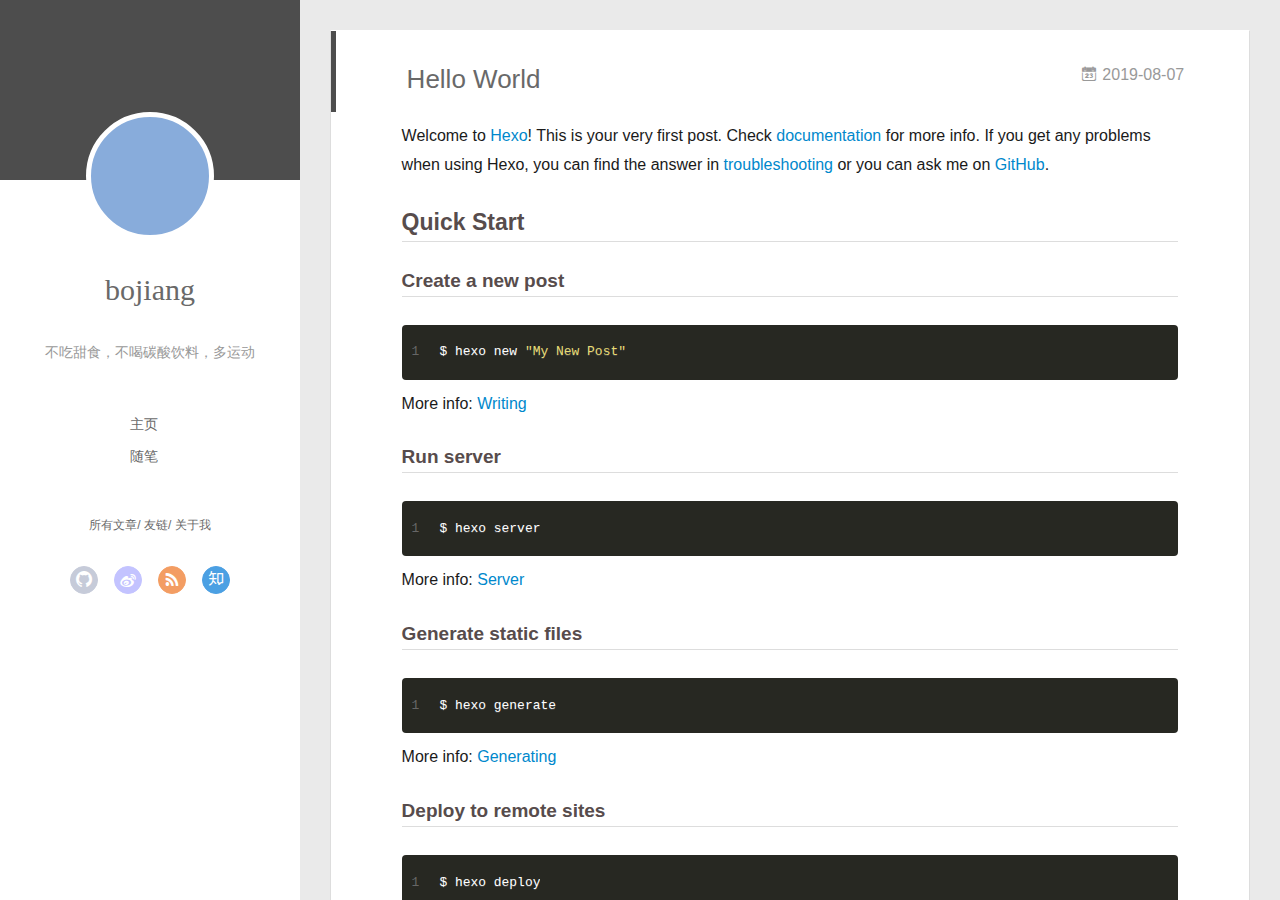
==== commit eb3e5468: "Site updated: 2019-08-09 18:25:21" ====
--- a/index.html
+++ b/index.html
@@ -1,243 +1,186 @@
 <!DOCTYPE html>
-
-
-
-
-
-<html class="theme-next muse use-motion" lang="en">
-<head>
-  <meta charset="UTF-8">
-<meta name="generator" content="Hexo 3.9.0">
-<meta name="viewport" content="width=device-width, initial-scale=1, maximum-scale=2">
-<meta name="theme-color" content="#222">
-<meta http-equiv="X-UA-Compatible" content="IE=edge">
-  <link rel="apple-touch-icon" sizes="180x180" href="/images/apple-touch-icon-next.png?v=7.3.0">
-  <link rel="icon" type="image/png" sizes="32x32" href="/images/favicon-32x32-next.png?v=7.3.0">
-  <link rel="icon" type="image/png" sizes="16x16" href="/images/favicon-16x16-next.png?v=7.3.0">
-  <link rel="mask-icon" href="/images/logo.svg?v=7.3.0" color="#222">
-
-<link rel="stylesheet" href="/css/main.css?v=7.3.0">
-
-
-<link rel="stylesheet" href="/lib/font-awesome/css/font-awesome.min.css?v=4.7.0">
-
-
-<script id="hexo-configurations">
-  var NexT = window.NexT || {};
-  var CONFIG = {
-    root: '/',
-    scheme: 'Muse',
-    version: '7.3.0',
-    sidebar: {"position":"left","display":"post","offset":12,"onmobile":false},
-    back2top: {"enable":true,"sidebar":false,"scrollpercent":false},
-    save_scroll: false,
-    copycode: {"enable":false,"show_result":false,"style":null},
-    fancybox: false,
-    mediumzoom: false,
-    lazyload: false,
-    pangu: false,
-    algolia: {
-      applicationID: '',
-      apiKey: '',
-      indexName: '',
-      hits: {"per_page":10},
-      labels: {"input_placeholder":"Search for Posts","hits_empty":"We didn't find any results for the search: ${query}","hits_stats":"${hits} results found in ${time} ms"}
-    },
-    localsearch: {"enable":false,"trigger":"auto","top_n_per_article":1,"unescape":false,"preload":false},
-    path: '',
-    motion: {"enable":true,"async":false,"transition":{"post_block":"fadeIn","post_header":"slideDownIn","post_body":"slideDownIn","coll_header":"slideLeftIn","sidebar":"slideUpIn"}},
-    translation: {
-      copy_button: 'Copy',
-      copy_success: 'Copied',
-      copy_failure: 'Copy failed'
+<html>
+<head><meta name="generator" content="Hexo 3.9.0">
+  <meta charset="utf-8">
+  
+  <meta name="renderer" content="webkit">
+  <meta http-equiv="X-UA-Compatible" content="IE=edge">
+  <link rel="dns-prefetch" href="http://yoursite.com">
+  <title>bojiang的博客</title>
+  <meta name="viewport" content="width=device-width, initial-scale=1, maximum-scale=1">
+  <meta name="description" content="程序员">
+<meta name="keywords" content="python,go,vue,程序员,果粉,骑行">
+<meta property="og:type" content="website">
+<meta property="og:title" content="bojiang的博客">
+<meta property="og:url" content="http://yoursite.com/index.html">
+<meta property="og:site_name" content="bojiang的博客">
+<meta property="og:description" content="程序员">
+<meta property="og:locale" content="zh">
+<meta name="twitter:card" content="summary">
+<meta name="twitter:title" content="bojiang的博客">
+<meta name="twitter:description" content="程序员">
+  
+    <link rel="alternative" href="/atom.xml" title="bojiang的博客" type="application/atom+xml">
+  
+  
+    <link rel="icon" href="/favicon.png">
+  
+  <link rel="stylesheet" type="text/css" href="/./main.0cf68a.css">
+  <style type="text/css">
+  
+    #container.show {
+      background: linear-gradient(200deg,#a0cfe4,#e8c37e);
     }
-  };
-</script>
-
-  <meta property="og:type" content="website">
-<meta property="og:title" content="Hexo">
-<meta property="og:url" content="http://yoursite.com/index.html">
-<meta property="og:site_name" content="Hexo">
-<meta property="og:locale" content="en">
-<meta name="twitter:card" content="summary">
-<meta name="twitter:title" content="Hexo">
-  <link rel="canonical" href="http://yoursite.com/">
-
-
-<script id="page-configurations">
-  // https://hexo.io/docs/variables.html
-  CONFIG.page = {
-    sidebar: "",
-    isHome: true,
-    isPost: false,
-    isPage: false,
-    isArchive: false
-  };
-</script>
-
-  <title>Hexo</title>
-  
-
-
-
-
-
-
-
-
-  <noscript>
-  <style>
-  .use-motion .motion-element,
-  .use-motion .brand,
-  .use-motion .menu-item,
-  .sidebar-inner,
-  .use-motion .post-block,
-  .use-motion .pagination,
-  .use-motion .comments,
-  .use-motion .post-header,
-  .use-motion .post-body,
-  .use-motion .collection-title { opacity: initial; }
-
-  .use-motion .logo,
-  .use-motion .site-title,
-  .use-motion .site-subtitle {
-    opacity: initial;
-    top: initial;
-  }
-
-  .use-motion .logo-line-before i { left: initial; }
-  .use-motion .logo-line-after i { right: initial; }
   </style>
-</noscript>
+  
+
+  
 
 </head>
-
-<body itemscope itemtype="http://schema.org/WebPage" lang="en">
-
-  <div class="container sidebar-position-left">
-    <div class="headband"></div>
-
-    <header id="header" class="header" itemscope itemtype="http://schema.org/WPHeader">
-      <div class="header-inner"><div class="site-brand-wrapper">
-  <div class="site-meta">
-
-    <div class="custom-logo-site-title">
-      <a href="/" class="brand" rel="start">
-        <span class="logo-line-before"><i></i></span>
-        <span class="site-title">Hexo</span>
-        <span class="logo-line-after"><i></i></span>
-      </a>
-    </div>
-  </div>
-
-  <div class="site-nav-toggle">
-    <button aria-label="Toggle navigation bar">
-      <span class="btn-bar"></span>
-      <span class="btn-bar"></span>
-      <span class="btn-bar"></span>
-    </button>
-  </div>
+</html>
+<body>
+  <div id="container" q-class="show:isCtnShow">
+    <canvas id="anm-canvas" class="anm-canvas"></canvas>
+    <div class="left-col" q-class="show:isShow">
+      
+<div class="overlay" style="background: #4d4d4d"></div>
+<div class="intrude-less">
+	<header id="header" class="inner">
+		<a href="/" class="profilepic">
+			<img src="" class="js-avatar">
+		</a>
+		<hgroup>
+		  <h1 class="header-author"><a href="/">bojiang</a></h1>
+		</hgroup>
+		
+		<p class="header-subtitle">不吃甜食，不喝碳酸饮料，多运动</p>
+		
+
+		<nav class="header-menu">
+			<ul>
+			
+				<li><a href="/">主页</a></li>
+	        
+				<li><a href="/tags/随笔/">随笔</a></li>
+	        
+			</ul>
+		</nav>
+		<nav class="header-smart-menu">
+    		
+    			
+    			<a q-on="click: openSlider(e, 'innerArchive')" href="javascript:void(0)">所有文章</a>
+    			
+            
+    			
+    			<a q-on="click: openSlider(e, 'friends')" href="javascript:void(0)">友链</a>
+    			
+            
+    			
+    			<a q-on="click: openSlider(e, 'aboutme')" href="javascript:void(0)">关于我</a>
+    			
+            
+		</nav>
+		<nav class="header-nav">
+			<div class="social">
+				
+					<a class="github" target="_blank" href="https://github.com/jiangbo202" title="github"><i class="icon-github"></i></a>
+		        
+					<a class="weibo" target="_blank" href="#" title="weibo"><i class="icon-weibo"></i></a>
+		        
+					<a class="rss" target="_blank" href="#" title="rss"><i class="icon-rss"></i></a>
+		        
+					<a class="zhihu" target="_blank" href="https://www.zhihu.com" title="zhihu"><i class="icon-zhihu"></i></a>
+		        
+			</div>
+		</nav>
+	</header>		
 </div>
 
-
-<nav class="site-nav">
-  
-  <ul id="menu" class="menu">
-      
-      
-      
-        
-        <li class="menu-item menu-item-home">
-      
-    
-
-    <a href="/" rel="section"><i class="menu-item-icon fa fa-fw fa-home"></i> <br>Home</a>
-
-  </li>
-      
-      
-      
-        
-        <li class="menu-item menu-item-archives">
-      
-    
-
-    <a href="/archives/" rel="section"><i class="menu-item-icon fa fa-fw fa-archive"></i> <br>Archives</a>
-
-  </li>
-  </ul>
-
-    
-
+    </div>
+    <div class="mid-col" q-class="show:isShow,hide:isShow|isFalse">
+      
+<nav id="mobile-nav">
+  	<div class="overlay js-overlay" style="background: #4d4d4d"></div>
+	<div class="btnctn js-mobile-btnctn">
+  		<div class="slider-trigger list" q-on="click: openSlider(e)"><i class="icon icon-sort"></i></div>
+	</div>
+	<div class="intrude-less">
+		<header id="header" class="inner">
+			<div class="profilepic">
+				<img src="" class="js-avatar">
+			</div>
+			<hgroup>
+			  <h1 class="header-author js-header-author">bojiang</h1>
+			</hgroup>
+			
+			<p class="header-subtitle"><i class="icon icon-quo-left"></i>不吃甜食，不喝碳酸饮料，多运动<i class="icon icon-quo-right"></i></p>
+			
+			
+			
+				
+			
+				
+			
+			
+			
+			<nav class="header-nav">
+				<div class="social">
+					
+						<a class="github" target="_blank" href="https://github.com/jiangbo202" title="github"><i class="icon-github"></i></a>
+			        
+						<a class="weibo" target="_blank" href="#" title="weibo"><i class="icon-weibo"></i></a>
+			        
+						<a class="rss" target="_blank" href="#" title="rss"><i class="icon-rss"></i></a>
+			        
+						<a class="zhihu" target="_blank" href="https://www.zhihu.com" title="zhihu"><i class="icon-zhihu"></i></a>
+			        
+				</div>
+			</nav>
+
+			<nav class="header-menu js-header-menu">
+				<ul style="width: 50%">
+				
+				
+					<li style="width: 50%"><a href="/">主页</a></li>
+		        
+					<li style="width: 50%"><a href="/tags/随笔/">随笔</a></li>
+		        
+				</ul>
+			</nav>
+		</header>				
+	</div>
+	<div class="mobile-mask" style="display:none" q-show="isShow"></div>
 </nav>
-</div>
-    </header>
-
-    
-
-
-    <main id="main" class="main">
-      <div class="main-inner">
-        <div class="content-wrap">
-          <div id="content" class="content page-home">
+
+      <div id="wrapper" class="body-wrap">
+        <div class="menu-l">
+          <div class="canvas-wrap">
+            <canvas data-colors="#eaeaea" data-sectionHeight="100" data-contentId="js-content" id="myCanvas1" class="anm-canvas"></canvas>
+          </div>
+          <div id="js-content" class="content-ll">
             
-  <section id="posts" class="posts-expand">
-      
-
-  <article class="post post-type-normal" itemscope itemtype="http://schema.org/Article">
-  
-  
-  
-  <div class="post-block">
-    <link itemprop="mainEntityOfPage" href="http://yoursite.com/2019/08/07/hello-world/">
-
-    <span hidden itemprop="author" itemscope itemtype="http://schema.org/Person">
-      <meta itemprop="name" content="bo jiang">
-      <meta itemprop="description" content="">
-      <meta itemprop="image" content="/images/avatar.gif">
-    </span>
-
-    <span hidden itemprop="publisher" itemscope itemtype="http://schema.org/Organization">
-      <meta itemprop="name" content="Hexo">
-    </span>
-      <header class="post-header">
-
-        
-          <h1 class="post-title" itemprop="name headline">
-              
-              <a href="/2019/08/07/hello-world/" class="post-title-link" itemprop="url">Hello World</a>
-            
-          </h1>
-        
-
-        <div class="post-meta">
-            <span class="post-meta-item">
-              <span class="post-meta-item-icon">
-                <i class="fa fa-calendar-o"></i>
-              </span>
-              <span class="post-meta-item-text">Posted on</span>
-
-              
-                
-              
-
-              <time title="Created: 2019-08-07 11:55:54" itemprop="dateCreated datePublished" datetime="2019-08-07T11:55:54+08:00">2019-08-07</time>
-            </span>
-          
-
-          
-
-        </div>
+  
+    <article id="post-hello-world" class="article article-type-post  article-index" itemscope itemprop="blogPost">
+  <div class="article-inner">
+    
+      <header class="article-header">
+        
+  
+    <h1 itemprop="name">
+      <a class="article-title" href="/2019/08/07/hello-world/">Hello World</a>
+    </h1>
+  
+
+        
+        <a href="/2019/08/07/hello-world/" class="archive-article-date">
+  	<time datetime="2019-08-07T03:55:54.047Z" itemprop="datePublished"><i class="icon-calendar icon"></i>2019-08-07</time>
+</a>
+        
       </header>
-
-    
-    
-    
-    <div class="post-body" itemprop="articleBody">
-
-      
-          
-            <p>Welcome to <a href="https://hexo.io/" target="_blank" rel="noopener">Hexo</a>! This is your very first post. Check <a href="https://hexo.io/docs/" target="_blank" rel="noopener">documentation</a> for more info. If you get any problems when using Hexo, you can find the answer in <a href="https://hexo.io/docs/troubleshooting.html" target="_blank" rel="noopener">troubleshooting</a> or you can ask me on <a href="https://github.com/hexojs/hexo/issues" target="_blank" rel="noopener">GitHub</a>.</p>
+    
+    <div class="article-entry" itemprop="articleBody">
+      
+        <p>Welcome to <a href="https://hexo.io/" target="_blank" rel="noopener">Hexo</a>! This is your very first post. Check <a href="https://hexo.io/docs/" target="_blank" rel="noopener">documentation</a> for more info. If you get any problems when using Hexo, you can find the answer in <a href="https://hexo.io/docs/troubleshooting.html" target="_blank" rel="noopener">troubleshooting</a> or you can ask me on <a href="https://github.com/hexojs/hexo/issues" target="_blank" rel="noopener">GitHub</a>.</p>
 <h2 id="Quick-Start"><a href="#Quick-Start" class="headerlink" title="Quick Start"></a>Quick Start</h2><h3 id="Create-a-new-post"><a href="#Create-a-new-post" class="headerlink" title="Create a new post"></a>Create a new post</h3><figure class="highlight bash"><table><tr><td class="gutter"><pre><span class="line">1</span><br></pre></td><td class="code"><pre><span class="line">$ hexo new <span class="string">"My New Post"</span></span><br></pre></td></tr></table></figure>
 
 <p>More info: <a href="https://hexo.io/docs/writing.html" target="_blank" rel="noopener">Writing</a></p>
@@ -251,166 +194,293 @@
 
 <p>More info: <a href="https://hexo.io/docs/deployment.html" target="_blank" rel="noopener">Deployment</a></p>
 
-          
-        
-      
-    </div>
-
-    
-    
-    
-
-    <footer class="post-footer">
-        <div class="post-eof"></div>
-    </footer>
+      
+
+      
+    </div>
+    <div class="article-info article-info-index">
+      
+      
+      
+
+      
+        <p class="article-more-link">
+          <a class="article-more-a" href="/2019/08/07/hello-world/">展开全文 >></a>
+        </p>
+      
+
+      
+      <div class="clearfix"></div>
+    </div>
   </div>
-  
-  
-  
-  </article>
-
-    
-  </section>
-
+</article>
+
+<aside class="wrap-side-operation">
+    <div class="mod-side-operation">
+        
+        <div class="jump-container" id="js-jump-container" style="display:none;">
+            <a href="javascript:void(0)" class="mod-side-operation__jump-to-top">
+                <i class="icon-font icon-back"></i>
+            </a>
+            <div id="js-jump-plan-container" class="jump-plan-container" style="top: -11px;">
+                <i class="icon-font icon-plane jump-plane"></i>
+            </div>
+        </div>
+        
+        
+    </div>
+</aside>
+
+
+
+
+  
   
 
 
           </div>
-          
-
-        </div>
-          
-  
-  <div class="sidebar-toggle">
-    <div class="sidebar-toggle-line-wrap">
-      <span class="sidebar-toggle-line sidebar-toggle-line-first"></span>
-      <span class="sidebar-toggle-line sidebar-toggle-line-middle"></span>
-      <span class="sidebar-toggle-line sidebar-toggle-line-last"></span>
+        </div>
+      </div>
+      <footer id="footer">
+  <div class="outer">
+    <div id="footer-info">
+    	<div class="footer-left">
+    		&copy; 2019 bojiang
+    	</div>
+      	<div class="footer-right">
+      		<a href="http://hexo.io/" target="_blank">Hexo</a>  Theme <a href="https://github.com/litten/hexo-theme-yilia" target="_blank">Yilia</a> by Litten
+      	</div>
     </div>
   </div>
-
-  <aside id="sidebar" class="sidebar">
-    <div class="sidebar-inner">
-
-      <div class="site-overview-wrap sidebar-panel sidebar-panel-active">
-        <div class="site-overview">
-
-          <div class="site-author motion-element" itemprop="author" itemscope itemtype="http://schema.org/Person">
-  <p class="site-author-name" itemprop="name">bo jiang</p>
-  <div class="site-description motion-element" itemprop="description"></div>
+</footer>
+    </div>
+    <script>
+	var yiliaConfig = {
+		mathjax: false,
+		isHome: true,
+		isPost: false,
+		isArchive: false,
+		isTag: false,
+		isCategory: false,
+		open_in_new: false,
+		toc_hide_index: true,
+		root: "/",
+		innerArchive: true,
+		showTags: false
+	}
+</script>
+
+<script>!function(t){function n(e){if(r[e])return r[e].exports;var i=r[e]={exports:{},id:e,loaded:!1};return t[e].call(i.exports,i,i.exports,n),i.loaded=!0,i.exports}var r={};n.m=t,n.c=r,n.p="./",n(0)}([function(t,n,r){r(195),t.exports=r(191)},function(t,n,r){var e=r(3),i=r(52),o=r(27),u=r(28),c=r(53),f="prototype",a=function(t,n,r){var s,l,h,v,p=t&a.F,d=t&a.G,y=t&a.S,g=t&a.P,b=t&a.B,m=d?e:y?e[n]||(e[n]={}):(e[n]||{})[f],x=d?i:i[n]||(i[n]={}),w=x[f]||(x[f]={});d&&(r=n);for(s in r)l=!p&&m&&void 0!==m[s],h=(l?m:r)[s],v=b&&l?c(h,e):g&&"function"==typeof h?c(Function.call,h):h,m&&u(m,s,h,t&a.U),x[s]!=h&&o(x,s,v),g&&w[s]!=h&&(w[s]=h)};e.core=i,a.F=1,a.G=2,a.S=4,a.P=8,a.B=16,a.W=32,a.U=64,a.R=128,t.exports=a},function(t,n,r){var e=r(6);t.exports=function(t){if(!e(t))throw TypeError(t+" is not an object!");return t}},function(t,n){var r=t.exports="undefined"!=typeof window&&window.Math==Math?window:"undefined"!=typeof self&&self.Math==Math?self:Function("return this")();"number"==typeof __g&&(__g=r)},function(t,n){t.exports=function(t){try{return!!t()}catch(t){return!0}}},function(t,n){var r=t.exports="undefined"!=typeof window&&window.Math==Math?window:"undefined"!=typeof self&&self.Math==Math?self:Function("return this")();"number"==typeof __g&&(__g=r)},function(t,n){t.exports=function(t){return"object"==typeof t?null!==t:"function"==typeof t}},function(t,n,r){var e=r(126)("wks"),i=r(76),o=r(3).Symbol,u="function"==typeof o;(t.exports=function(t){return e[t]||(e[t]=u&&o[t]||(u?o:i)("Symbol."+t))}).store=e},function(t,n){var r={}.hasOwnProperty;t.exports=function(t,n){return r.call(t,n)}},function(t,n,r){var e=r(94),i=r(33);t.exports=function(t){return e(i(t))}},function(t,n,r){t.exports=!r(4)(function(){return 7!=Object.defineProperty({},"a",{get:function(){return 7}}).a})},function(t,n,r){var e=r(2),i=r(167),o=r(50),u=Object.defineProperty;n.f=r(10)?Object.defineProperty:function(t,n,r){if(e(t),n=o(n,!0),e(r),i)try{return u(t,n,r)}catch(t){}if("get"in r||"set"in r)throw TypeError("Accessors not supported!");return"value"in r&&(t[n]=r.value),t}},function(t,n,r){t.exports=!r(18)(function(){return 7!=Object.defineProperty({},"a",{get:function(){return 7}}).a})},function(t,n,r){var e=r(14),i=r(22);t.exports=r(12)?function(t,n,r){return e.f(t,n,i(1,r))}:function(t,n,r){return t[n]=r,t}},function(t,n,r){var e=r(20),i=r(58),o=r(42),u=Object.defineProperty;n.f=r(12)?Object.defineProperty:function(t,n,r){if(e(t),n=o(n,!0),e(r),i)try{return u(t,n,r)}catch(t){}if("get"in r||"set"in r)throw TypeError("Accessors not supported!");return"value"in r&&(t[n]=r.value),t}},function(t,n,r){var e=r(40)("wks"),i=r(23),o=r(5).Symbol,u="function"==typeof o;(t.exports=function(t){return e[t]||(e[t]=u&&o[t]||(u?o:i)("Symbol."+t))}).store=e},function(t,n,r){var e=r(67),i=Math.min;t.exports=function(t){return t>0?i(e(t),9007199254740991):0}},function(t,n,r){var e=r(46);t.exports=function(t){return Object(e(t))}},function(t,n){t.exports=function(t){try{return!!t()}catch(t){return!0}}},function(t,n,r){var e=r(63),i=r(34);t.exports=Object.keys||function(t){return e(t,i)}},function(t,n,r){var e=r(21);t.exports=function(t){if(!e(t))throw TypeError(t+" is not an object!");return t}},function(t,n){t.exports=function(t){return"object"==typeof t?null!==t:"function"==typeof t}},function(t,n){t.exports=function(t,n){return{enumerable:!(1&t),configurable:!(2&t),writable:!(4&t),value:n}}},function(t,n){var r=0,e=Math.random();t.exports=function(t){return"Symbol(".concat(void 0===t?"":t,")_",(++r+e).toString(36))}},function(t,n){var r={}.hasOwnProperty;t.exports=function(t,n){return r.call(t,n)}},function(t,n){var r=t.exports={version:"2.4.0"};"number"==typeof __e&&(__e=r)},function(t,n){t.exports=function(t){if("function"!=typeof t)throw TypeError(t+" is not a function!");return t}},function(t,n,r){var e=r(11),i=r(66);t.exports=r(10)?function(t,n,r){return e.f(t,n,i(1,r))}:function(t,n,r){return t[n]=r,t}},function(t,n,r){var e=r(3),i=r(27),o=r(24),u=r(76)("src"),c="toString",f=Function[c],a=(""+f).split(c);r(52).inspectSource=function(t){return f.call(t)},(t.exports=function(t,n,r,c){var f="function"==typeof r;f&&(o(r,"name")||i(r,"name",n)),t[n]!==r&&(f&&(o(r,u)||i(r,u,t[n]?""+t[n]:a.join(String(n)))),t===e?t[n]=r:c?t[n]?t[n]=r:i(t,n,r):(delete t[n],i(t,n,r)))})(Function.prototype,c,function(){return"function"==typeof this&&this[u]||f.call(this)})},function(t,n,r){var e=r(1),i=r(4),o=r(46),u=function(t,n,r,e){var i=String(o(t)),u="<"+n;return""!==r&&(u+=" "+r+'="'+String(e).replace(/"/g,"&quot;")+'"'),u+">"+i+"</"+n+">"};t.exports=function(t,n){var r={};r[t]=n(u),e(e.P+e.F*i(function(){var n=""[t]('"');return n!==n.toLowerCase()||n.split('"').length>3}),"String",r)}},function(t,n,r){var e=r(115),i=r(46);t.exports=function(t){return e(i(t))}},function(t,n,r){var e=r(116),i=r(66),o=r(30),u=r(50),c=r(24),f=r(167),a=Object.getOwnPropertyDescriptor;n.f=r(10)?a:function(t,n){if(t=o(t),n=u(n,!0),f)try{return a(t,n)}catch(t){}if(c(t,n))return i(!e.f.call(t,n),t[n])}},function(t,n,r){var e=r(24),i=r(17),o=r(145)("IE_PROTO"),u=Object.prototype;t.exports=Object.getPrototypeOf||function(t){return t=i(t),e(t,o)?t[o]:"function"==typeof t.constructor&&t instanceof t.constructor?t.constructor.prototype:t instanceof Object?u:null}},function(t,n){t.exports=function(t){if(void 0==t)throw TypeError("Can't call method on  "+t);return t}},function(t,n){t.exports="constructor,hasOwnProperty,isPrototypeOf,propertyIsEnumerable,toLocaleString,toString,valueOf".split(",")},function(t,n){t.exports={}},function(t,n){t.exports=!0},function(t,n){n.f={}.propertyIsEnumerable},function(t,n,r){var e=r(14).f,i=r(8),o=r(15)("toStringTag");t.exports=function(t,n,r){t&&!i(t=r?t:t.prototype,o)&&e(t,o,{configurable:!0,value:n})}},function(t,n,r){var e=r(40)("keys"),i=r(23);t.exports=function(t){return e[t]||(e[t]=i(t))}},function(t,n,r){var e=r(5),i="__core-js_shared__",o=e[i]||(e[i]={});t.exports=function(t){return o[t]||(o[t]={})}},function(t,n){var r=Math.ceil,e=Math.floor;t.exports=function(t){return isNaN(t=+t)?0:(t>0?e:r)(t)}},function(t,n,r){var e=r(21);t.exports=function(t,n){if(!e(t))return t;var r,i;if(n&&"function"==typeof(r=t.toString)&&!e(i=r.call(t)))return i;if("function"==typeof(r=t.valueOf)&&!e(i=r.call(t)))return i;if(!n&&"function"==typeof(r=t.toString)&&!e(i=r.call(t)))return i;throw TypeError("Can't convert object to primitive value")}},function(t,n,r){var e=r(5),i=r(25),o=r(36),u=r(44),c=r(14).f;t.exports=function(t){var n=i.Symbol||(i.Symbol=o?{}:e.Symbol||{});"_"==t.charAt(0)||t in n||c(n,t,{value:u.f(t)})}},function(t,n,r){n.f=r(15)},function(t,n){var r={}.toString;t.exports=function(t){return r.call(t).slice(8,-1)}},function(t,n){t.exports=function(t){if(void 0==t)throw TypeError("Can't call method on  "+t);return t}},function(t,n,r){var e=r(4);t.exports=function(t,n){return!!t&&e(function(){n?t.call(null,function(){},1):t.call(null)})}},function(t,n,r){var e=r(53),i=r(115),o=r(17),u=r(16),c=r(203);t.exports=function(t,n){var r=1==t,f=2==t,a=3==t,s=4==t,l=6==t,h=5==t||l,v=n||c;return function(n,c,p){for(var d,y,g=o(n),b=i(g),m=e(c,p,3),x=u(b.length),w=0,S=r?v(n,x):f?v(n,0):void 0;x>w;w++)if((h||w in b)&&(d=b[w],y=m(d,w,g),t))if(r)S[w]=y;else if(y)switch(t){case 3:return!0;case 5:return d;case 6:return w;case 2:S.push(d)}else if(s)return!1;return l?-1:a||s?s:S}}},function(t,n,r){var e=r(1),i=r(52),o=r(4);t.exports=function(t,n){var r=(i.Object||{})[t]||Object[t],u={};u[t]=n(r),e(e.S+e.F*o(function(){r(1)}),"Object",u)}},function(t,n,r){var e=r(6);t.exports=function(t,n){if(!e(t))return t;var r,i;if(n&&"function"==typeof(r=t.toString)&&!e(i=r.call(t)))return i;if("function"==typeof(r=t.valueOf)&&!e(i=r.call(t)))return i;if(!n&&"function"==typeof(r=t.toString)&&!e(i=r.call(t)))return i;throw TypeError("Can't convert object to primitive value")}},function(t,n,r){var e=r(5),i=r(25),o=r(91),u=r(13),c="prototype",f=function(t,n,r){var a,s,l,h=t&f.F,v=t&f.G,p=t&f.S,d=t&f.P,y=t&f.B,g=t&f.W,b=v?i:i[n]||(i[n]={}),m=b[c],x=v?e:p?e[n]:(e[n]||{})[c];v&&(r=n);for(a in r)(s=!h&&x&&void 0!==x[a])&&a in b||(l=s?x[a]:r[a],b[a]=v&&"function"!=typeof x[a]?r[a]:y&&s?o(l,e):g&&x[a]==l?function(t){var n=function(n,r,e){if(this instanceof t){switch(arguments.length){case 0:return new t;case 1:return new t(n);case 2:return new t(n,r)}return new t(n,r,e)}return t.apply(this,arguments)};return n[c]=t[c],n}(l):d&&"function"==typeof l?o(Function.call,l):l,d&&((b.virtual||(b.virtual={}))[a]=l,t&f.R&&m&&!m[a]&&u(m,a,l)))};f.F=1,f.G=2,f.S=4,f.P=8,f.B=16,f.W=32,f.U=64,f.R=128,t.exports=f},function(t,n){var r=t.exports={version:"2.4.0"};"number"==typeof __e&&(__e=r)},function(t,n,r){var e=r(26);t.exports=function(t,n,r){if(e(t),void 0===n)return t;switch(r){case 1:return function(r){return t.call(n,r)};case 2:return function(r,e){return t.call(n,r,e)};case 3:return function(r,e,i){return t.call(n,r,e,i)}}return function(){return t.apply(n,arguments)}}},function(t,n,r){var e=r(183),i=r(1),o=r(126)("metadata"),u=o.store||(o.store=new(r(186))),c=function(t,n,r){var i=u.get(t);if(!i){if(!r)return;u.set(t,i=new e)}var o=i.get(n);if(!o){if(!r)return;i.set(n,o=new e)}return o},f=function(t,n,r){var e=c(n,r,!1);return void 0!==e&&e.has(t)},a=function(t,n,r){var e=c(n,r,!1);return void 0===e?void 0:e.get(t)},s=function(t,n,r,e){c(r,e,!0).set(t,n)},l=function(t,n){var r=c(t,n,!1),e=[];return r&&r.forEach(function(t,n){e.push(n)}),e},h=function(t){return void 0===t||"symbol"==typeof t?t:String(t)},v=function(t){i(i.S,"Reflect",t)};t.exports={store:u,map:c,has:f,get:a,set:s,keys:l,key:h,exp:v}},function(t,n,r){"use strict";if(r(10)){var e=r(69),i=r(3),o=r(4),u=r(1),c=r(127),f=r(152),a=r(53),s=r(68),l=r(66),h=r(27),v=r(73),p=r(67),d=r(16),y=r(75),g=r(50),b=r(24),m=r(180),x=r(114),w=r(6),S=r(17),_=r(137),O=r(70),E=r(32),P=r(71).f,j=r(154),F=r(76),M=r(7),A=r(48),N=r(117),T=r(146),I=r(155),k=r(80),L=r(123),R=r(74),C=r(130),D=r(160),U=r(11),W=r(31),G=U.f,B=W.f,V=i.RangeError,z=i.TypeError,q=i.Uint8Array,K="ArrayBuffer",J="Shared"+K,Y="BYTES_PER_ELEMENT",H="prototype",$=Array[H],X=f.ArrayBuffer,Q=f.DataView,Z=A(0),tt=A(2),nt=A(3),rt=A(4),et=A(5),it=A(6),ot=N(!0),ut=N(!1),ct=I.values,ft=I.keys,at=I.entries,st=$.lastIndexOf,lt=$.reduce,ht=$.reduceRight,vt=$.join,pt=$.sort,dt=$.slice,yt=$.toString,gt=$.toLocaleString,bt=M("iterator"),mt=M("toStringTag"),xt=F("typed_constructor"),wt=F("def_constructor"),St=c.CONSTR,_t=c.TYPED,Ot=c.VIEW,Et="Wrong length!",Pt=A(1,function(t,n){return Tt(T(t,t[wt]),n)}),jt=o(function(){return 1===new q(new Uint16Array([1]).buffer)[0]}),Ft=!!q&&!!q[H].set&&o(function(){new q(1).set({})}),Mt=function(t,n){if(void 0===t)throw z(Et);var r=+t,e=d(t);if(n&&!m(r,e))throw V(Et);return e},At=function(t,n){var r=p(t);if(r<0||r%n)throw V("Wrong offset!");return r},Nt=function(t){if(w(t)&&_t in t)return t;throw z(t+" is not a typed array!")},Tt=function(t,n){if(!(w(t)&&xt in t))throw z("It is not a typed array constructor!");return new t(n)},It=function(t,n){return kt(T(t,t[wt]),n)},kt=function(t,n){for(var r=0,e=n.length,i=Tt(t,e);e>r;)i[r]=n[r++];return i},Lt=function(t,n,r){G(t,n,{get:function(){return this._d[r]}})},Rt=function(t){var n,r,e,i,o,u,c=S(t),f=arguments.length,s=f>1?arguments[1]:void 0,l=void 0!==s,h=j(c);if(void 0!=h&&!_(h)){for(u=h.call(c),e=[],n=0;!(o=u.next()).done;n++)e.push(o.value);c=e}for(l&&f>2&&(s=a(s,arguments[2],2)),n=0,r=d(c.length),i=Tt(this,r);r>n;n++)i[n]=l?s(c[n],n):c[n];return i},Ct=function(){for(var t=0,n=arguments.length,r=Tt(this,n);n>t;)r[t]=arguments[t++];return r},Dt=!!q&&o(function(){gt.call(new q(1))}),Ut=function(){return gt.apply(Dt?dt.call(Nt(this)):Nt(this),arguments)},Wt={copyWithin:function(t,n){return D.call(Nt(this),t,n,arguments.length>2?arguments[2]:void 0)},every:function(t){return rt(Nt(this),t,arguments.length>1?arguments[1]:void 0)},fill:function(t){return C.apply(Nt(this),arguments)},filter:function(t){return It(this,tt(Nt(this),t,arguments.length>1?arguments[1]:void 0))},find:function(t){return et(Nt(this),t,arguments.length>1?arguments[1]:void 0)},findIndex:function(t){return it(Nt(this),t,arguments.length>1?arguments[1]:void 0)},forEach:function(t){Z(Nt(this),t,arguments.length>1?arguments[1]:void 0)},indexOf:function(t){return ut(Nt(this),t,arguments.length>1?arguments[1]:void 0)},includes:function(t){return ot(Nt(this),t,arguments.length>1?arguments[1]:void 0)},join:function(t){return vt.apply(Nt(this),arguments)},lastIndexOf:function(t){return st.apply(Nt(this),arguments)},map:function(t){return Pt(Nt(this),t,arguments.length>1?arguments[1]:void 0)},reduce:function(t){return lt.apply(Nt(this),arguments)},reduceRight:function(t){return ht.apply(Nt(this),arguments)},reverse:function(){for(var t,n=this,r=Nt(n).length,e=Math.floor(r/2),i=0;i<e;)t=n[i],n[i++]=n[--r],n[r]=t;return n},some:function(t){return nt(Nt(this),t,arguments.length>1?arguments[1]:void 0)},sort:function(t){return pt.call(Nt(this),t)},subarray:function(t,n){var r=Nt(this),e=r.length,i=y(t,e);return new(T(r,r[wt]))(r.buffer,r.byteOffset+i*r.BYTES_PER_ELEMENT,d((void 0===n?e:y(n,e))-i))}},Gt=function(t,n){return It(this,dt.call(Nt(this),t,n))},Bt=function(t){Nt(this);var n=At(arguments[1],1),r=this.length,e=S(t),i=d(e.length),o=0;if(i+n>r)throw V(Et);for(;o<i;)this[n+o]=e[o++]},Vt={entries:function(){return at.call(Nt(this))},keys:function(){return ft.call(Nt(this))},values:function(){return ct.call(Nt(this))}},zt=function(t,n){return w(t)&&t[_t]&&"symbol"!=typeof n&&n in t&&String(+n)==String(n)},qt=function(t,n){return zt(t,n=g(n,!0))?l(2,t[n]):B(t,n)},Kt=function(t,n,r){return!(zt(t,n=g(n,!0))&&w(r)&&b(r,"value"))||b(r,"get")||b(r,"set")||r.configurable||b(r,"writable")&&!r.writable||b(r,"enumerable")&&!r.enumerable?G(t,n,r):(t[n]=r.value,t)};St||(W.f=qt,U.f=Kt),u(u.S+u.F*!St,"Object",{getOwnPropertyDescriptor:qt,defineProperty:Kt}),o(function(){yt.call({})})&&(yt=gt=function(){return vt.call(this)});var Jt=v({},Wt);v(Jt,Vt),h(Jt,bt,Vt.values),v(Jt,{slice:Gt,set:Bt,constructor:function(){},toString:yt,toLocaleString:Ut}),Lt(Jt,"buffer","b"),Lt(Jt,"byteOffset","o"),Lt(Jt,"byteLength","l"),Lt(Jt,"length","e"),G(Jt,mt,{get:function(){return this[_t]}}),t.exports=function(t,n,r,f){f=!!f;var a=t+(f?"Clamped":"")+"Array",l="Uint8Array"!=a,v="get"+t,p="set"+t,y=i[a],g=y||{},b=y&&E(y),m=!y||!c.ABV,S={},_=y&&y[H],j=function(t,r){var e=t._d;return e.v[v](r*n+e.o,jt)},F=function(t,r,e){var i=t._d;f&&(e=(e=Math.round(e))<0?0:e>255?255:255&e),i.v[p](r*n+i.o,e,jt)},M=function(t,n){G(t,n,{get:function(){return j(this,n)},set:function(t){return F(this,n,t)},enumerable:!0})};m?(y=r(function(t,r,e,i){s(t,y,a,"_d");var o,u,c,f,l=0,v=0;if(w(r)){if(!(r instanceof X||(f=x(r))==K||f==J))return _t in r?kt(y,r):Rt.call(y,r);o=r,v=At(e,n);var p=r.byteLength;if(void 0===i){if(p%n)throw V(Et);if((u=p-v)<0)throw V(Et)}else if((u=d(i)*n)+v>p)throw V(Et);c=u/n}else c=Mt(r,!0),u=c*n,o=new X(u);for(h(t,"_d",{b:o,o:v,l:u,e:c,v:new Q(o)});l<c;)M(t,l++)}),_=y[H]=O(Jt),h(_,"constructor",y)):L(function(t){new y(null),new y(t)},!0)||(y=r(function(t,r,e,i){s(t,y,a);var o;return w(r)?r instanceof X||(o=x(r))==K||o==J?void 0!==i?new g(r,At(e,n),i):void 0!==e?new g(r,At(e,n)):new g(r):_t in r?kt(y,r):Rt.call(y,r):new g(Mt(r,l))}),Z(b!==Function.prototype?P(g).concat(P(b)):P(g),function(t){t in y||h(y,t,g[t])}),y[H]=_,e||(_.constructor=y));var A=_[bt],N=!!A&&("values"==A.name||void 0==A.name),T=Vt.values;h(y,xt,!0),h(_,_t,a),h(_,Ot,!0),h(_,wt,y),(f?new y(1)[mt]==a:mt in _)||G(_,mt,{get:function(){return a}}),S[a]=y,u(u.G+u.W+u.F*(y!=g),S),u(u.S,a,{BYTES_PER_ELEMENT:n,from:Rt,of:Ct}),Y in _||h(_,Y,n),u(u.P,a,Wt),R(a),u(u.P+u.F*Ft,a,{set:Bt}),u(u.P+u.F*!N,a,Vt),u(u.P+u.F*(_.toString!=yt),a,{toString:yt}),u(u.P+u.F*o(function(){new y(1).slice()}),a,{slice:Gt}),u(u.P+u.F*(o(function(){return[1,2].toLocaleString()!=new y([1,2]).toLocaleString()})||!o(function(){_.toLocaleString.call([1,2])})),a,{toLocaleString:Ut}),k[a]=N?A:T,e||N||h(_,bt,T)}}else t.exports=function(){}},function(t,n){var r={}.toString;t.exports=function(t){return r.call(t).slice(8,-1)}},function(t,n,r){var e=r(21),i=r(5).document,o=e(i)&&e(i.createElement);t.exports=function(t){return o?i.createElement(t):{}}},function(t,n,r){t.exports=!r(12)&&!r(18)(function(){return 7!=Object.defineProperty(r(57)("div"),"a",{get:function(){return 7}}).a})},function(t,n,r){"use strict";var e=r(36),i=r(51),o=r(64),u=r(13),c=r(8),f=r(35),a=r(96),s=r(38),l=r(103),h=r(15)("iterator"),v=!([].keys&&"next"in[].keys()),p="keys",d="values",y=function(){return this};t.exports=function(t,n,r,g,b,m,x){a(r,n,g);var w,S,_,O=function(t){if(!v&&t in F)return F[t];switch(t){case p:case d:return function(){return new r(this,t)}}return function(){return new r(this,t)}},E=n+" Iterator",P=b==d,j=!1,F=t.prototype,M=F[h]||F["@@iterator"]||b&&F[b],A=M||O(b),N=b?P?O("entries"):A:void 0,T="Array"==n?F.entries||M:M;if(T&&(_=l(T.call(new t)))!==Object.prototype&&(s(_,E,!0),e||c(_,h)||u(_,h,y)),P&&M&&M.name!==d&&(j=!0,A=function(){return M.call(this)}),e&&!x||!v&&!j&&F[h]||u(F,h,A),f[n]=A,f[E]=y,b)if(w={values:P?A:O(d),keys:m?A:O(p),entries:N},x)for(S in w)S in F||o(F,S,w[S]);else i(i.P+i.F*(v||j),n,w);return w}},function(t,n,r){var e=r(20),i=r(100),o=r(34),u=r(39)("IE_PROTO"),c=function(){},f="prototype",a=function(){var t,n=r(57)("iframe"),e=o.length;for(n.style.display="none",r(93).appendChild(n),n.src="javascript:",t=n.contentWindow.document,t.open(),t.write("<script>document.F=Object<\/script>"),t.close(),a=t.F;e--;)delete a[f][o[e]];return a()};t.exports=Object.create||function(t,n){var r;return null!==t?(c[f]=e(t),r=new c,c[f]=null,r[u]=t):r=a(),void 0===n?r:i(r,n)}},function(t,n,r){var e=r(63),i=r(34).concat("length","prototype");n.f=Object.getOwnPropertyNames||function(t){return e(t,i)}},function(t,n){n.f=Object.getOwnPropertySymbols},function(t,n,r){var e=r(8),i=r(9),o=r(90)(!1),u=r(39)("IE_PROTO");t.exports=function(t,n){var r,c=i(t),f=0,a=[];for(r in c)r!=u&&e(c,r)&&a.push(r);for(;n.length>f;)e(c,r=n[f++])&&(~o(a,r)||a.push(r));return a}},function(t,n,r){t.exports=r(13)},function(t,n,r){var e=r(76)("meta"),i=r(6),o=r(24),u=r(11).f,c=0,f=Object.isExtensible||function(){return!0},a=!r(4)(function(){return f(Object.preventExtensions({}))}),s=function(t){u(t,e,{value:{i:"O"+ ++c,w:{}}})},l=function(t,n){if(!i(t))return"symbol"==typeof t?t:("string"==typeof t?"S":"P")+t;if(!o(t,e)){if(!f(t))return"F";if(!n)return"E";s(t)}return t[e].i},h=function(t,n){if(!o(t,e)){if(!f(t))return!0;if(!n)return!1;s(t)}return t[e].w},v=function(t){return a&&p.NEED&&f(t)&&!o(t,e)&&s(t),t},p=t.exports={KEY:e,NEED:!1,fastKey:l,getWeak:h,onFreeze:v}},function(t,n){t.exports=function(t,n){return{enumerable:!(1&t),configurable:!(2&t),writable:!(4&t),value:n}}},function(t,n){var r=Math.ceil,e=Math.floor;t.exports=function(t){return isNaN(t=+t)?0:(t>0?e:r)(t)}},function(t,n){t.exports=function(t,n,r,e){if(!(t instanceof n)||void 0!==e&&e in t)throw TypeError(r+": incorrect invocation!");return t}},function(t,n){t.exports=!1},function(t,n,r){var e=r(2),i=r(173),o=r(133),u=r(145)("IE_PROTO"),c=function(){},f="prototype",a=function(){var t,n=r(132)("iframe"),e=o.length;for(n.style.display="none",r(135).appendChild(n),n.src="javascript:",t=n.contentWindow.document,t.open(),t.write("<script>document.F=Object<\/script>"),t.close(),a=t.F;e--;)delete a[f][o[e]];return a()};t.exports=Object.create||function(t,n){var r;return null!==t?(c[f]=e(t),r=new c,c[f]=null,r[u]=t):r=a(),void 0===n?r:i(r,n)}},function(t,n,r){var e=r(175),i=r(133).concat("length","prototype");n.f=Object.getOwnPropertyNames||function(t){return e(t,i)}},function(t,n,r){var e=r(175),i=r(133);t.exports=Object.keys||function(t){return e(t,i)}},function(t,n,r){var e=r(28);t.exports=function(t,n,r){for(var i in n)e(t,i,n[i],r);return t}},function(t,n,r){"use strict";var e=r(3),i=r(11),o=r(10),u=r(7)("species");t.exports=function(t){var n=e[t];o&&n&&!n[u]&&i.f(n,u,{configurable:!0,get:function(){return this}})}},function(t,n,r){var e=r(67),i=Math.max,o=Math.min;t.exports=function(t,n){return t=e(t),t<0?i(t+n,0):o(t,n)}},function(t,n){var r=0,e=Math.random();t.exports=function(t){return"Symbol(".concat(void 0===t?"":t,")_",(++r+e).toString(36))}},function(t,n,r){var e=r(33);t.exports=function(t){return Object(e(t))}},function(t,n,r){var e=r(7)("unscopables"),i=Array.prototype;void 0==i[e]&&r(27)(i,e,{}),t.exports=function(t){i[e][t]=!0}},function(t,n,r){var e=r(53),i=r(169),o=r(137),u=r(2),c=r(16),f=r(154),a={},s={},n=t.exports=function(t,n,r,l,h){var v,p,d,y,g=h?function(){return t}:f(t),b=e(r,l,n?2:1),m=0;if("function"!=typeof g)throw TypeError(t+" is not iterable!");if(o(g)){for(v=c(t.length);v>m;m++)if((y=n?b(u(p=t[m])[0],p[1]):b(t[m]))===a||y===s)return y}else for(d=g.call(t);!(p=d.next()).done;)if((y=i(d,b,p.value,n))===a||y===s)return y};n.BREAK=a,n.RETURN=s},function(t,n){t.exports={}},function(t,n,r){var e=r(11).f,i=r(24),o=r(7)("toStringTag");t.exports=function(t,n,r){t&&!i(t=r?t:t.prototype,o)&&e(t,o,{configurable:!0,value:n})}},function(t,n,r){var e=r(1),i=r(46),o=r(4),u=r(150),c="["+u+"]",f="​+",a=RegExp("^"+c+c+"*"),s=RegExp(c+c+"*$"),l=function(t,n,r){var i={},c=o(function(){return!!u[t]()||f[t]()!=f}),a=i[t]=c?n(h):u[t];r&&(i[r]=a),e(e.P+e.F*c,"String",i)},h=l.trim=function(t,n){return t=String(i(t)),1&n&&(t=t.replace(a,"")),2&n&&(t=t.replace(s,"")),t};t.exports=l},function(t,n,r){t.exports={default:r(86),__esModule:!0}},function(t,n,r){t.exports={default:r(87),__esModule:!0}},function(t,n,r){"use strict";function e(t){return t&&t.__esModule?t:{default:t}}n.__esModule=!0;var i=r(84),o=e(i),u=r(83),c=e(u),f="function"==typeof c.default&&"symbol"==typeof o.default?function(t){return typeof t}:function(t){return t&&"function"==typeof c.default&&t.constructor===c.default&&t!==c.default.prototype?"symbol":typeof t};n.default="function"==typeof c.default&&"symbol"===f(o.default)?function(t){return void 0===t?"undefined":f(t)}:function(t){return t&&"function"==typeof c.default&&t.constructor===c.default&&t!==c.default.prototype?"symbol":void 0===t?"undefined":f(t)}},function(t,n,r){r(110),r(108),r(111),r(112),t.exports=r(25).Symbol},function(t,n,r){r(109),r(113),t.exports=r(44).f("iterator")},function(t,n){t.exports=function(t){if("function"!=typeof t)throw TypeError(t+" is not a function!");return t}},function(t,n){t.exports=function(){}},function(t,n,r){var e=r(9),i=r(106),o=r(105);t.exports=function(t){return function(n,r,u){var c,f=e(n),a=i(f.length),s=o(u,a);if(t&&r!=r){for(;a>s;)if((c=f[s++])!=c)return!0}else for(;a>s;s++)if((t||s in f)&&f[s]===r)return t||s||0;return!t&&-1}}},function(t,n,r){var e=r(88);t.exports=function(t,n,r){if(e(t),void 0===n)return t;switch(r){case 1:return function(r){return t.call(n,r)};case 2:return function(r,e){return t.call(n,r,e)};case 3:return function(r,e,i){return t.call(n,r,e,i)}}return function(){return t.apply(n,arguments)}}},function(t,n,r){var e=r(19),i=r(62),o=r(37);t.exports=function(t){var n=e(t),r=i.f;if(r)for(var u,c=r(t),f=o.f,a=0;c.length>a;)f.call(t,u=c[a++])&&n.push(u);return n}},function(t,n,r){t.exports=r(5).document&&document.documentElement},function(t,n,r){var e=r(56);t.exports=Object("z").propertyIsEnumerable(0)?Object:function(t){return"String"==e(t)?t.split(""):Object(t)}},function(t,n,r){var e=r(56);t.exports=Array.isArray||function(t){return"Array"==e(t)}},function(t,n,r){"use strict";var e=r(60),i=r(22),o=r(38),u={};r(13)(u,r(15)("iterator"),function(){return this}),t.exports=function(t,n,r){t.prototype=e(u,{next:i(1,r)}),o(t,n+" Iterator")}},function(t,n){t.exports=function(t,n){return{value:n,done:!!t}}},function(t,n,r){var e=r(19),i=r(9);t.exports=function(t,n){for(var r,o=i(t),u=e(o),c=u.length,f=0;c>f;)if(o[r=u[f++]]===n)return r}},function(t,n,r){var e=r(23)("meta"),i=r(21),o=r(8),u=r(14).f,c=0,f=Object.isExtensible||function(){return!0},a=!r(18)(function(){return f(Object.preventExtensions({}))}),s=function(t){u(t,e,{value:{i:"O"+ ++c,w:{}}})},l=function(t,n){if(!i(t))return"symbol"==typeof t?t:("string"==typeof t?"S":"P")+t;if(!o(t,e)){if(!f(t))return"F";if(!n)return"E";s(t)}return t[e].i},h=function(t,n){if(!o(t,e)){if(!f(t))return!0;if(!n)return!1;s(t)}return t[e].w},v=function(t){return a&&p.NEED&&f(t)&&!o(t,e)&&s(t),t},p=t.exports={KEY:e,NEED:!1,fastKey:l,getWeak:h,onFreeze:v}},function(t,n,r){var e=r(14),i=r(20),o=r(19);t.exports=r(12)?Object.defineProperties:function(t,n){i(t);for(var r,u=o(n),c=u.length,f=0;c>f;)e.f(t,r=u[f++],n[r]);return t}},function(t,n,r){var e=r(37),i=r(22),o=r(9),u=r(42),c=r(8),f=r(58),a=Object.getOwnPropertyDescriptor;n.f=r(12)?a:function(t,n){if(t=o(t),n=u(n,!0),f)try{return a(t,n)}catch(t){}if(c(t,n))return i(!e.f.call(t,n),t[n])}},function(t,n,r){var e=r(9),i=r(61).f,o={}.toString,u="object"==typeof window&&window&&Object.getOwnPropertyNames?Object.getOwnPropertyNames(window):[],c=function(t){try{return i(t)}catch(t){return u.slice()}};t.exports.f=function(t){return u&&"[object Window]"==o.call(t)?c(t):i(e(t))}},function(t,n,r){var e=r(8),i=r(77),o=r(39)("IE_PROTO"),u=Object.prototype;t.exports=Object.getPrototypeOf||function(t){return t=i(t),e(t,o)?t[o]:"function"==typeof t.constructor&&t instanceof t.constructor?t.constructor.prototype:t instanceof Object?u:null}},function(t,n,r){var e=r(41),i=r(33);t.exports=function(t){return function(n,r){var o,u,c=String(i(n)),f=e(r),a=c.length;return f<0||f>=a?t?"":void 0:(o=c.charCodeAt(f),o<55296||o>56319||f+1===a||(u=c.charCodeAt(f+1))<56320||u>57343?t?c.charAt(f):o:t?c.slice(f,f+2):u-56320+(o-55296<<10)+65536)}}},function(t,n,r){var e=r(41),i=Math.max,o=Math.min;t.exports=function(t,n){return t=e(t),t<0?i(t+n,0):o(t,n)}},function(t,n,r){var e=r(41),i=Math.min;t.exports=function(t){return t>0?i(e(t),9007199254740991):0}},function(t,n,r){"use strict";var e=r(89),i=r(97),o=r(35),u=r(9);t.exports=r(59)(Array,"Array",function(t,n){this._t=u(t),this._i=0,this._k=n},function(){var t=this._t,n=this._k,r=this._i++;return!t||r>=t.length?(this._t=void 0,i(1)):"keys"==n?i(0,r):"values"==n?i(0,t[r]):i(0,[r,t[r]])},"values"),o.Arguments=o.Array,e("keys"),e("values"),e("entries")},function(t,n){},function(t,n,r){"use strict";var e=r(104)(!0);r(59)(String,"String",function(t){this._t=String(t),this._i=0},function(){var t,n=this._t,r=this._i;return r>=n.length?{value:void 0,done:!0}:(t=e(n,r),this._i+=t.length,{value:t,done:!1})})},function(t,n,r){"use strict";var e=r(5),i=r(8),o=r(12),u=r(51),c=r(64),f=r(99).KEY,a=r(18),s=r(40),l=r(38),h=r(23),v=r(15),p=r(44),d=r(43),y=r(98),g=r(92),b=r(95),m=r(20),x=r(9),w=r(42),S=r(22),_=r(60),O=r(102),E=r(101),P=r(14),j=r(19),F=E.f,M=P.f,A=O.f,N=e.Symbol,T=e.JSON,I=T&&T.stringify,k="prototype",L=v("_hidden"),R=v("toPrimitive"),C={}.propertyIsEnumerable,D=s("symbol-registry"),U=s("symbols"),W=s("op-symbols"),G=Object[k],B="function"==typeof N,V=e.QObject,z=!V||!V[k]||!V[k].findChild,q=o&&a(function(){return 7!=_(M({},"a",{get:function(){return M(this,"a",{value:7}).a}})).a})?function(t,n,r){var e=F(G,n);e&&delete G[n],M(t,n,r),e&&t!==G&&M(G,n,e)}:M,K=function(t){var n=U[t]=_(N[k]);return n._k=t,n},J=B&&"symbol"==typeof N.iterator?function(t){return"symbol"==typeof t}:function(t){return t instanceof N},Y=function(t,n,r){return t===G&&Y(W,n,r),m(t),n=w(n,!0),m(r),i(U,n)?(r.enumerable?(i(t,L)&&t[L][n]&&(t[L][n]=!1),r=_(r,{enumerable:S(0,!1)})):(i(t,L)||M(t,L,S(1,{})),t[L][n]=!0),q(t,n,r)):M(t,n,r)},H=function(t,n){m(t);for(var r,e=g(n=x(n)),i=0,o=e.length;o>i;)Y(t,r=e[i++],n[r]);return t},$=function(t,n){return void 0===n?_(t):H(_(t),n)},X=function(t){var n=C.call(this,t=w(t,!0));return!(this===G&&i(U,t)&&!i(W,t))&&(!(n||!i(this,t)||!i(U,t)||i(this,L)&&this[L][t])||n)},Q=function(t,n){if(t=x(t),n=w(n,!0),t!==G||!i(U,n)||i(W,n)){var r=F(t,n);return!r||!i(U,n)||i(t,L)&&t[L][n]||(r.enumerable=!0),r}},Z=function(t){for(var n,r=A(x(t)),e=[],o=0;r.length>o;)i(U,n=r[o++])||n==L||n==f||e.push(n);return e},tt=function(t){for(var n,r=t===G,e=A(r?W:x(t)),o=[],u=0;e.length>u;)!i(U,n=e[u++])||r&&!i(G,n)||o.push(U[n]);return o};B||(N=function(){if(this instanceof N)throw TypeError("Symbol is not a constructor!");var t=h(arguments.length>0?arguments[0]:void 0),n=function(r){this===G&&n.call(W,r),i(this,L)&&i(this[L],t)&&(this[L][t]=!1),q(this,t,S(1,r))};return o&&z&&q(G,t,{configurable:!0,set:n}),K(t)},c(N[k],"toString",function(){return this._k}),E.f=Q,P.f=Y,r(61).f=O.f=Z,r(37).f=X,r(62).f=tt,o&&!r(36)&&c(G,"propertyIsEnumerable",X,!0),p.f=function(t){return K(v(t))}),u(u.G+u.W+u.F*!B,{Symbol:N});for(var nt="hasInstance,isConcatSpreadable,iterator,match,replace,search,species,split,toPrimitive,toStringTag,unscopables".split(","),rt=0;nt.length>rt;)v(nt[rt++]);for(var nt=j(v.store),rt=0;nt.length>rt;)d(nt[rt++]);u(u.S+u.F*!B,"Symbol",{for:function(t){return i(D,t+="")?D[t]:D[t]=N(t)},keyFor:function(t){if(J(t))return y(D,t);throw TypeError(t+" is not a symbol!")},useSetter:function(){z=!0},useSimple:function(){z=!1}}),u(u.S+u.F*!B,"Object",{create:$,defineProperty:Y,defineProperties:H,getOwnPropertyDescriptor:Q,getOwnPropertyNames:Z,getOwnPropertySymbols:tt}),T&&u(u.S+u.F*(!B||a(function(){var t=N();return"[null]"!=I([t])||"{}"!=I({a:t})||"{}"!=I(Object(t))})),"JSON",{stringify:function(t){if(void 0!==t&&!J(t)){for(var n,r,e=[t],i=1;arguments.length>i;)e.push(arguments[i++]);return n=e[1],"function"==typeof n&&(r=n),!r&&b(n)||(n=function(t,n){if(r&&(n=r.call(this,t,n)),!J(n))return n}),e[1]=n,I.apply(T,e)}}}),N[k][R]||r(13)(N[k],R,N[k].valueOf),l(N,"Symbol"),l(Math,"Math",!0),l(e.JSON,"JSON",!0)},function(t,n,r){r(43)("asyncIterator")},function(t,n,r){r(43)("observable")},function(t,n,r){r(107);for(var e=r(5),i=r(13),o=r(35),u=r(15)("toStringTag"),c=["NodeList","DOMTokenList","MediaList","StyleSheetList","CSSRuleList"],f=0;f<5;f++){var a=c[f],s=e[a],l=s&&s.prototype;l&&!l[u]&&i(l,u,a),o[a]=o.Array}},function(t,n,r){var e=r(45),i=r(7)("toStringTag"),o="Arguments"==e(function(){return arguments}()),u=function(t,n){try{return t[n]}catch(t){}};t.exports=function(t){var n,r,c;return void 0===t?"Undefined":null===t?"Null":"string"==typeof(r=u(n=Object(t),i))?r:o?e(n):"Object"==(c=e(n))&&"function"==typeof n.callee?"Arguments":c}},function(t,n,r){var e=r(45);t.exports=Object("z").propertyIsEnumerable(0)?Object:function(t){return"String"==e(t)?t.split(""):Object(t)}},function(t,n){n.f={}.propertyIsEnumerable},function(t,n,r){var e=r(30),i=r(16),o=r(75);t.exports=function(t){return function(n,r,u){var c,f=e(n),a=i(f.length),s=o(u,a);if(t&&r!=r){for(;a>s;)if((c=f[s++])!=c)return!0}else for(;a>s;s++)if((t||s in f)&&f[s]===r)return t||s||0;return!t&&-1}}},function(t,n,r){"use strict";var e=r(3),i=r(1),o=r(28),u=r(73),c=r(65),f=r(79),a=r(68),s=r(6),l=r(4),h=r(123),v=r(81),p=r(136);t.exports=function(t,n,r,d,y,g){var b=e[t],m=b,x=y?"set":"add",w=m&&m.prototype,S={},_=function(t){var n=w[t];o(w,t,"delete"==t?function(t){return!(g&&!s(t))&&n.call(this,0===t?0:t)}:"has"==t?function(t){return!(g&&!s(t))&&n.call(this,0===t?0:t)}:"get"==t?function(t){return g&&!s(t)?void 0:n.call(this,0===t?0:t)}:"add"==t?function(t){return n.call(this,0===t?0:t),this}:function(t,r){return n.call(this,0===t?0:t,r),this})};if("function"==typeof m&&(g||w.forEach&&!l(function(){(new m).entries().next()}))){var O=new m,E=O[x](g?{}:-0,1)!=O,P=l(function(){O.has(1)}),j=h(function(t){new m(t)}),F=!g&&l(function(){for(var t=new m,n=5;n--;)t[x](n,n);return!t.has(-0)});j||(m=n(function(n,r){a(n,m,t);var e=p(new b,n,m);return void 0!=r&&f(r,y,e[x],e),e}),m.prototype=w,w.constructor=m),(P||F)&&(_("delete"),_("has"),y&&_("get")),(F||E)&&_(x),g&&w.clear&&delete w.clear}else m=d.getConstructor(n,t,y,x),u(m.prototype,r),c.NEED=!0;return v(m,t),S[t]=m,i(i.G+i.W+i.F*(m!=b),S),g||d.setStrong(m,t,y),m}},function(t,n,r){"use strict";var e=r(27),i=r(28),o=r(4),u=r(46),c=r(7);t.exports=function(t,n,r){var f=c(t),a=r(u,f,""[t]),s=a[0],l=a[1];o(function(){var n={};return n[f]=function(){return 7},7!=""[t](n)})&&(i(String.prototype,t,s),e(RegExp.prototype,f,2==n?function(t,n){return l.call(t,this,n)}:function(t){return l.call(t,this)}))}
+},function(t,n,r){"use strict";var e=r(2);t.exports=function(){var t=e(this),n="";return t.global&&(n+="g"),t.ignoreCase&&(n+="i"),t.multiline&&(n+="m"),t.unicode&&(n+="u"),t.sticky&&(n+="y"),n}},function(t,n){t.exports=function(t,n,r){var e=void 0===r;switch(n.length){case 0:return e?t():t.call(r);case 1:return e?t(n[0]):t.call(r,n[0]);case 2:return e?t(n[0],n[1]):t.call(r,n[0],n[1]);case 3:return e?t(n[0],n[1],n[2]):t.call(r,n[0],n[1],n[2]);case 4:return e?t(n[0],n[1],n[2],n[3]):t.call(r,n[0],n[1],n[2],n[3])}return t.apply(r,n)}},function(t,n,r){var e=r(6),i=r(45),o=r(7)("match");t.exports=function(t){var n;return e(t)&&(void 0!==(n=t[o])?!!n:"RegExp"==i(t))}},function(t,n,r){var e=r(7)("iterator"),i=!1;try{var o=[7][e]();o.return=function(){i=!0},Array.from(o,function(){throw 2})}catch(t){}t.exports=function(t,n){if(!n&&!i)return!1;var r=!1;try{var o=[7],u=o[e]();u.next=function(){return{done:r=!0}},o[e]=function(){return u},t(o)}catch(t){}return r}},function(t,n,r){t.exports=r(69)||!r(4)(function(){var t=Math.random();__defineSetter__.call(null,t,function(){}),delete r(3)[t]})},function(t,n){n.f=Object.getOwnPropertySymbols},function(t,n,r){var e=r(3),i="__core-js_shared__",o=e[i]||(e[i]={});t.exports=function(t){return o[t]||(o[t]={})}},function(t,n,r){for(var e,i=r(3),o=r(27),u=r(76),c=u("typed_array"),f=u("view"),a=!(!i.ArrayBuffer||!i.DataView),s=a,l=0,h="Int8Array,Uint8Array,Uint8ClampedArray,Int16Array,Uint16Array,Int32Array,Uint32Array,Float32Array,Float64Array".split(",");l<9;)(e=i[h[l++]])?(o(e.prototype,c,!0),o(e.prototype,f,!0)):s=!1;t.exports={ABV:a,CONSTR:s,TYPED:c,VIEW:f}},function(t,n){"use strict";var r={versions:function(){var t=window.navigator.userAgent;return{trident:t.indexOf("Trident")>-1,presto:t.indexOf("Presto")>-1,webKit:t.indexOf("AppleWebKit")>-1,gecko:t.indexOf("Gecko")>-1&&-1==t.indexOf("KHTML"),mobile:!!t.match(/AppleWebKit.*Mobile.*/),ios:!!t.match(/\(i[^;]+;( U;)? CPU.+Mac OS X/),android:t.indexOf("Android")>-1||t.indexOf("Linux")>-1,iPhone:t.indexOf("iPhone")>-1||t.indexOf("Mac")>-1,iPad:t.indexOf("iPad")>-1,webApp:-1==t.indexOf("Safari"),weixin:-1==t.indexOf("MicroMessenger")}}()};t.exports=r},function(t,n,r){"use strict";var e=r(85),i=function(t){return t&&t.__esModule?t:{default:t}}(e),o=function(){function t(t,n,e){return n||e?String.fromCharCode(n||e):r[t]||t}function n(t){return e[t]}var r={"&quot;":'"',"&lt;":"<","&gt;":">","&amp;":"&","&nbsp;":" "},e={};for(var u in r)e[r[u]]=u;return r["&apos;"]="'",e["'"]="&#39;",{encode:function(t){return t?(""+t).replace(/['<> "&]/g,n).replace(/\r?\n/g,"<br/>").replace(/\s/g,"&nbsp;"):""},decode:function(n){return n?(""+n).replace(/<br\s*\/?>/gi,"\n").replace(/&quot;|&lt;|&gt;|&amp;|&nbsp;|&apos;|&#(\d+);|&#(\d+)/g,t).replace(/\u00a0/g," "):""},encodeBase16:function(t){if(!t)return t;t+="";for(var n=[],r=0,e=t.length;e>r;r++)n.push(t.charCodeAt(r).toString(16).toUpperCase());return n.join("")},encodeBase16forJSON:function(t){if(!t)return t;t=t.replace(/[\u4E00-\u9FBF]/gi,function(t){return escape(t).replace("%u","\\u")});for(var n=[],r=0,e=t.length;e>r;r++)n.push(t.charCodeAt(r).toString(16).toUpperCase());return n.join("")},decodeBase16:function(t){if(!t)return t;t+="";for(var n=[],r=0,e=t.length;e>r;r+=2)n.push(String.fromCharCode("0x"+t.slice(r,r+2)));return n.join("")},encodeObject:function(t){if(t instanceof Array)for(var n=0,r=t.length;r>n;n++)t[n]=o.encodeObject(t[n]);else if("object"==(void 0===t?"undefined":(0,i.default)(t)))for(var e in t)t[e]=o.encodeObject(t[e]);else if("string"==typeof t)return o.encode(t);return t},loadScript:function(t){var n=document.createElement("script");document.getElementsByTagName("body")[0].appendChild(n),n.setAttribute("src",t)},addLoadEvent:function(t){var n=window.onload;"function"!=typeof window.onload?window.onload=t:window.onload=function(){n(),t()}}}}();t.exports=o},function(t,n,r){"use strict";var e=r(17),i=r(75),o=r(16);t.exports=function(t){for(var n=e(this),r=o(n.length),u=arguments.length,c=i(u>1?arguments[1]:void 0,r),f=u>2?arguments[2]:void 0,a=void 0===f?r:i(f,r);a>c;)n[c++]=t;return n}},function(t,n,r){"use strict";var e=r(11),i=r(66);t.exports=function(t,n,r){n in t?e.f(t,n,i(0,r)):t[n]=r}},function(t,n,r){var e=r(6),i=r(3).document,o=e(i)&&e(i.createElement);t.exports=function(t){return o?i.createElement(t):{}}},function(t,n){t.exports="constructor,hasOwnProperty,isPrototypeOf,propertyIsEnumerable,toLocaleString,toString,valueOf".split(",")},function(t,n,r){var e=r(7)("match");t.exports=function(t){var n=/./;try{"/./"[t](n)}catch(r){try{return n[e]=!1,!"/./"[t](n)}catch(t){}}return!0}},function(t,n,r){t.exports=r(3).document&&document.documentElement},function(t,n,r){var e=r(6),i=r(144).set;t.exports=function(t,n,r){var o,u=n.constructor;return u!==r&&"function"==typeof u&&(o=u.prototype)!==r.prototype&&e(o)&&i&&i(t,o),t}},function(t,n,r){var e=r(80),i=r(7)("iterator"),o=Array.prototype;t.exports=function(t){return void 0!==t&&(e.Array===t||o[i]===t)}},function(t,n,r){var e=r(45);t.exports=Array.isArray||function(t){return"Array"==e(t)}},function(t,n,r){"use strict";var e=r(70),i=r(66),o=r(81),u={};r(27)(u,r(7)("iterator"),function(){return this}),t.exports=function(t,n,r){t.prototype=e(u,{next:i(1,r)}),o(t,n+" Iterator")}},function(t,n,r){"use strict";var e=r(69),i=r(1),o=r(28),u=r(27),c=r(24),f=r(80),a=r(139),s=r(81),l=r(32),h=r(7)("iterator"),v=!([].keys&&"next"in[].keys()),p="keys",d="values",y=function(){return this};t.exports=function(t,n,r,g,b,m,x){a(r,n,g);var w,S,_,O=function(t){if(!v&&t in F)return F[t];switch(t){case p:case d:return function(){return new r(this,t)}}return function(){return new r(this,t)}},E=n+" Iterator",P=b==d,j=!1,F=t.prototype,M=F[h]||F["@@iterator"]||b&&F[b],A=M||O(b),N=b?P?O("entries"):A:void 0,T="Array"==n?F.entries||M:M;if(T&&(_=l(T.call(new t)))!==Object.prototype&&(s(_,E,!0),e||c(_,h)||u(_,h,y)),P&&M&&M.name!==d&&(j=!0,A=function(){return M.call(this)}),e&&!x||!v&&!j&&F[h]||u(F,h,A),f[n]=A,f[E]=y,b)if(w={values:P?A:O(d),keys:m?A:O(p),entries:N},x)for(S in w)S in F||o(F,S,w[S]);else i(i.P+i.F*(v||j),n,w);return w}},function(t,n){var r=Math.expm1;t.exports=!r||r(10)>22025.465794806718||r(10)<22025.465794806718||-2e-17!=r(-2e-17)?function(t){return 0==(t=+t)?t:t>-1e-6&&t<1e-6?t+t*t/2:Math.exp(t)-1}:r},function(t,n){t.exports=Math.sign||function(t){return 0==(t=+t)||t!=t?t:t<0?-1:1}},function(t,n,r){var e=r(3),i=r(151).set,o=e.MutationObserver||e.WebKitMutationObserver,u=e.process,c=e.Promise,f="process"==r(45)(u);t.exports=function(){var t,n,r,a=function(){var e,i;for(f&&(e=u.domain)&&e.exit();t;){i=t.fn,t=t.next;try{i()}catch(e){throw t?r():n=void 0,e}}n=void 0,e&&e.enter()};if(f)r=function(){u.nextTick(a)};else if(o){var s=!0,l=document.createTextNode("");new o(a).observe(l,{characterData:!0}),r=function(){l.data=s=!s}}else if(c&&c.resolve){var h=c.resolve();r=function(){h.then(a)}}else r=function(){i.call(e,a)};return function(e){var i={fn:e,next:void 0};n&&(n.next=i),t||(t=i,r()),n=i}}},function(t,n,r){var e=r(6),i=r(2),o=function(t,n){if(i(t),!e(n)&&null!==n)throw TypeError(n+": can't set as prototype!")};t.exports={set:Object.setPrototypeOf||("__proto__"in{}?function(t,n,e){try{e=r(53)(Function.call,r(31).f(Object.prototype,"__proto__").set,2),e(t,[]),n=!(t instanceof Array)}catch(t){n=!0}return function(t,r){return o(t,r),n?t.__proto__=r:e(t,r),t}}({},!1):void 0),check:o}},function(t,n,r){var e=r(126)("keys"),i=r(76);t.exports=function(t){return e[t]||(e[t]=i(t))}},function(t,n,r){var e=r(2),i=r(26),o=r(7)("species");t.exports=function(t,n){var r,u=e(t).constructor;return void 0===u||void 0==(r=e(u)[o])?n:i(r)}},function(t,n,r){var e=r(67),i=r(46);t.exports=function(t){return function(n,r){var o,u,c=String(i(n)),f=e(r),a=c.length;return f<0||f>=a?t?"":void 0:(o=c.charCodeAt(f),o<55296||o>56319||f+1===a||(u=c.charCodeAt(f+1))<56320||u>57343?t?c.charAt(f):o:t?c.slice(f,f+2):u-56320+(o-55296<<10)+65536)}}},function(t,n,r){var e=r(122),i=r(46);t.exports=function(t,n,r){if(e(n))throw TypeError("String#"+r+" doesn't accept regex!");return String(i(t))}},function(t,n,r){"use strict";var e=r(67),i=r(46);t.exports=function(t){var n=String(i(this)),r="",o=e(t);if(o<0||o==1/0)throw RangeError("Count can't be negative");for(;o>0;(o>>>=1)&&(n+=n))1&o&&(r+=n);return r}},function(t,n){t.exports="\t\n\v\f\r   ᠎             　\u2028\u2029\ufeff"},function(t,n,r){var e,i,o,u=r(53),c=r(121),f=r(135),a=r(132),s=r(3),l=s.process,h=s.setImmediate,v=s.clearImmediate,p=s.MessageChannel,d=0,y={},g="onreadystatechange",b=function(){var t=+this;if(y.hasOwnProperty(t)){var n=y[t];delete y[t],n()}},m=function(t){b.call(t.data)};h&&v||(h=function(t){for(var n=[],r=1;arguments.length>r;)n.push(arguments[r++]);return y[++d]=function(){c("function"==typeof t?t:Function(t),n)},e(d),d},v=function(t){delete y[t]},"process"==r(45)(l)?e=function(t){l.nextTick(u(b,t,1))}:p?(i=new p,o=i.port2,i.port1.onmessage=m,e=u(o.postMessage,o,1)):s.addEventListener&&"function"==typeof postMessage&&!s.importScripts?(e=function(t){s.postMessage(t+"","*")},s.addEventListener("message",m,!1)):e=g in a("script")?function(t){f.appendChild(a("script"))[g]=function(){f.removeChild(this),b.call(t)}}:function(t){setTimeout(u(b,t,1),0)}),t.exports={set:h,clear:v}},function(t,n,r){"use strict";var e=r(3),i=r(10),o=r(69),u=r(127),c=r(27),f=r(73),a=r(4),s=r(68),l=r(67),h=r(16),v=r(71).f,p=r(11).f,d=r(130),y=r(81),g="ArrayBuffer",b="DataView",m="prototype",x="Wrong length!",w="Wrong index!",S=e[g],_=e[b],O=e.Math,E=e.RangeError,P=e.Infinity,j=S,F=O.abs,M=O.pow,A=O.floor,N=O.log,T=O.LN2,I="buffer",k="byteLength",L="byteOffset",R=i?"_b":I,C=i?"_l":k,D=i?"_o":L,U=function(t,n,r){var e,i,o,u=Array(r),c=8*r-n-1,f=(1<<c)-1,a=f>>1,s=23===n?M(2,-24)-M(2,-77):0,l=0,h=t<0||0===t&&1/t<0?1:0;for(t=F(t),t!=t||t===P?(i=t!=t?1:0,e=f):(e=A(N(t)/T),t*(o=M(2,-e))<1&&(e--,o*=2),t+=e+a>=1?s/o:s*M(2,1-a),t*o>=2&&(e++,o/=2),e+a>=f?(i=0,e=f):e+a>=1?(i=(t*o-1)*M(2,n),e+=a):(i=t*M(2,a-1)*M(2,n),e=0));n>=8;u[l++]=255&i,i/=256,n-=8);for(e=e<<n|i,c+=n;c>0;u[l++]=255&e,e/=256,c-=8);return u[--l]|=128*h,u},W=function(t,n,r){var e,i=8*r-n-1,o=(1<<i)-1,u=o>>1,c=i-7,f=r-1,a=t[f--],s=127&a;for(a>>=7;c>0;s=256*s+t[f],f--,c-=8);for(e=s&(1<<-c)-1,s>>=-c,c+=n;c>0;e=256*e+t[f],f--,c-=8);if(0===s)s=1-u;else{if(s===o)return e?NaN:a?-P:P;e+=M(2,n),s-=u}return(a?-1:1)*e*M(2,s-n)},G=function(t){return t[3]<<24|t[2]<<16|t[1]<<8|t[0]},B=function(t){return[255&t]},V=function(t){return[255&t,t>>8&255]},z=function(t){return[255&t,t>>8&255,t>>16&255,t>>24&255]},q=function(t){return U(t,52,8)},K=function(t){return U(t,23,4)},J=function(t,n,r){p(t[m],n,{get:function(){return this[r]}})},Y=function(t,n,r,e){var i=+r,o=l(i);if(i!=o||o<0||o+n>t[C])throw E(w);var u=t[R]._b,c=o+t[D],f=u.slice(c,c+n);return e?f:f.reverse()},H=function(t,n,r,e,i,o){var u=+r,c=l(u);if(u!=c||c<0||c+n>t[C])throw E(w);for(var f=t[R]._b,a=c+t[D],s=e(+i),h=0;h<n;h++)f[a+h]=s[o?h:n-h-1]},$=function(t,n){s(t,S,g);var r=+n,e=h(r);if(r!=e)throw E(x);return e};if(u.ABV){if(!a(function(){new S})||!a(function(){new S(.5)})){S=function(t){return new j($(this,t))};for(var X,Q=S[m]=j[m],Z=v(j),tt=0;Z.length>tt;)(X=Z[tt++])in S||c(S,X,j[X]);o||(Q.constructor=S)}var nt=new _(new S(2)),rt=_[m].setInt8;nt.setInt8(0,2147483648),nt.setInt8(1,2147483649),!nt.getInt8(0)&&nt.getInt8(1)||f(_[m],{setInt8:function(t,n){rt.call(this,t,n<<24>>24)},setUint8:function(t,n){rt.call(this,t,n<<24>>24)}},!0)}else S=function(t){var n=$(this,t);this._b=d.call(Array(n),0),this[C]=n},_=function(t,n,r){s(this,_,b),s(t,S,b);var e=t[C],i=l(n);if(i<0||i>e)throw E("Wrong offset!");if(r=void 0===r?e-i:h(r),i+r>e)throw E(x);this[R]=t,this[D]=i,this[C]=r},i&&(J(S,k,"_l"),J(_,I,"_b"),J(_,k,"_l"),J(_,L,"_o")),f(_[m],{getInt8:function(t){return Y(this,1,t)[0]<<24>>24},getUint8:function(t){return Y(this,1,t)[0]},getInt16:function(t){var n=Y(this,2,t,arguments[1]);return(n[1]<<8|n[0])<<16>>16},getUint16:function(t){var n=Y(this,2,t,arguments[1]);return n[1]<<8|n[0]},getInt32:function(t){return G(Y(this,4,t,arguments[1]))},getUint32:function(t){return G(Y(this,4,t,arguments[1]))>>>0},getFloat32:function(t){return W(Y(this,4,t,arguments[1]),23,4)},getFloat64:function(t){return W(Y(this,8,t,arguments[1]),52,8)},setInt8:function(t,n){H(this,1,t,B,n)},setUint8:function(t,n){H(this,1,t,B,n)},setInt16:function(t,n){H(this,2,t,V,n,arguments[2])},setUint16:function(t,n){H(this,2,t,V,n,arguments[2])},setInt32:function(t,n){H(this,4,t,z,n,arguments[2])},setUint32:function(t,n){H(this,4,t,z,n,arguments[2])},setFloat32:function(t,n){H(this,4,t,K,n,arguments[2])},setFloat64:function(t,n){H(this,8,t,q,n,arguments[2])}});y(S,g),y(_,b),c(_[m],u.VIEW,!0),n[g]=S,n[b]=_},function(t,n,r){var e=r(3),i=r(52),o=r(69),u=r(182),c=r(11).f;t.exports=function(t){var n=i.Symbol||(i.Symbol=o?{}:e.Symbol||{});"_"==t.charAt(0)||t in n||c(n,t,{value:u.f(t)})}},function(t,n,r){var e=r(114),i=r(7)("iterator"),o=r(80);t.exports=r(52).getIteratorMethod=function(t){if(void 0!=t)return t[i]||t["@@iterator"]||o[e(t)]}},function(t,n,r){"use strict";var e=r(78),i=r(170),o=r(80),u=r(30);t.exports=r(140)(Array,"Array",function(t,n){this._t=u(t),this._i=0,this._k=n},function(){var t=this._t,n=this._k,r=this._i++;return!t||r>=t.length?(this._t=void 0,i(1)):"keys"==n?i(0,r):"values"==n?i(0,t[r]):i(0,[r,t[r]])},"values"),o.Arguments=o.Array,e("keys"),e("values"),e("entries")},function(t,n){function r(t,n){t.classList?t.classList.add(n):t.className+=" "+n}t.exports=r},function(t,n){function r(t,n){if(t.classList)t.classList.remove(n);else{var r=new RegExp("(^|\\b)"+n.split(" ").join("|")+"(\\b|$)","gi");t.className=t.className.replace(r," ")}}t.exports=r},function(t,n){function r(){throw new Error("setTimeout has not been defined")}function e(){throw new Error("clearTimeout has not been defined")}function i(t){if(s===setTimeout)return setTimeout(t,0);if((s===r||!s)&&setTimeout)return s=setTimeout,setTimeout(t,0);try{return s(t,0)}catch(n){try{return s.call(null,t,0)}catch(n){return s.call(this,t,0)}}}function o(t){if(l===clearTimeout)return clearTimeout(t);if((l===e||!l)&&clearTimeout)return l=clearTimeout,clearTimeout(t);try{return l(t)}catch(n){try{return l.call(null,t)}catch(n){return l.call(this,t)}}}function u(){d&&v&&(d=!1,v.length?p=v.concat(p):y=-1,p.length&&c())}function c(){if(!d){var t=i(u);d=!0;for(var n=p.length;n;){for(v=p,p=[];++y<n;)v&&v[y].run();y=-1,n=p.length}v=null,d=!1,o(t)}}function f(t,n){this.fun=t,this.array=n}function a(){}var s,l,h=t.exports={};!function(){try{s="function"==typeof setTimeout?setTimeout:r}catch(t){s=r}try{l="function"==typeof clearTimeout?clearTimeout:e}catch(t){l=e}}();var v,p=[],d=!1,y=-1;h.nextTick=function(t){var n=new Array(arguments.length-1);if(arguments.length>1)for(var r=1;r<arguments.length;r++)n[r-1]=arguments[r];p.push(new f(t,n)),1!==p.length||d||i(c)},f.prototype.run=function(){this.fun.apply(null,this.array)},h.title="browser",h.browser=!0,h.env={},h.argv=[],h.version="",h.versions={},h.on=a,h.addListener=a,h.once=a,h.off=a,h.removeListener=a,h.removeAllListeners=a,h.emit=a,h.prependListener=a,h.prependOnceListener=a,h.listeners=function(t){return[]},h.binding=function(t){throw new Error("process.binding is not supported")},h.cwd=function(){return"/"},h.chdir=function(t){throw new Error("process.chdir is not supported")},h.umask=function(){return 0}},function(t,n,r){var e=r(45);t.exports=function(t,n){if("number"!=typeof t&&"Number"!=e(t))throw TypeError(n);return+t}},function(t,n,r){"use strict";var e=r(17),i=r(75),o=r(16);t.exports=[].copyWithin||function(t,n){var r=e(this),u=o(r.length),c=i(t,u),f=i(n,u),a=arguments.length>2?arguments[2]:void 0,s=Math.min((void 0===a?u:i(a,u))-f,u-c),l=1;for(f<c&&c<f+s&&(l=-1,f+=s-1,c+=s-1);s-- >0;)f in r?r[c]=r[f]:delete r[c],c+=l,f+=l;return r}},function(t,n,r){var e=r(79);t.exports=function(t,n){var r=[];return e(t,!1,r.push,r,n),r}},function(t,n,r){var e=r(26),i=r(17),o=r(115),u=r(16);t.exports=function(t,n,r,c,f){e(n);var a=i(t),s=o(a),l=u(a.length),h=f?l-1:0,v=f?-1:1;if(r<2)for(;;){if(h in s){c=s[h],h+=v;break}if(h+=v,f?h<0:l<=h)throw TypeError("Reduce of empty array with no initial value")}for(;f?h>=0:l>h;h+=v)h in s&&(c=n(c,s[h],h,a));return c}},function(t,n,r){"use strict";var e=r(26),i=r(6),o=r(121),u=[].slice,c={},f=function(t,n,r){if(!(n in c)){for(var e=[],i=0;i<n;i++)e[i]="a["+i+"]";c[n]=Function("F,a","return new F("+e.join(",")+")")}return c[n](t,r)};t.exports=Function.bind||function(t){var n=e(this),r=u.call(arguments,1),c=function(){var e=r.concat(u.call(arguments));return this instanceof c?f(n,e.length,e):o(n,e,t)};return i(n.prototype)&&(c.prototype=n.prototype),c}},function(t,n,r){"use strict";var e=r(11).f,i=r(70),o=r(73),u=r(53),c=r(68),f=r(46),a=r(79),s=r(140),l=r(170),h=r(74),v=r(10),p=r(65).fastKey,d=v?"_s":"size",y=function(t,n){var r,e=p(n);if("F"!==e)return t._i[e];for(r=t._f;r;r=r.n)if(r.k==n)return r};t.exports={getConstructor:function(t,n,r,s){var l=t(function(t,e){c(t,l,n,"_i"),t._i=i(null),t._f=void 0,t._l=void 0,t[d]=0,void 0!=e&&a(e,r,t[s],t)});return o(l.prototype,{clear:function(){for(var t=this,n=t._i,r=t._f;r;r=r.n)r.r=!0,r.p&&(r.p=r.p.n=void 0),delete n[r.i];t._f=t._l=void 0,t[d]=0},delete:function(t){var n=this,r=y(n,t);if(r){var e=r.n,i=r.p;delete n._i[r.i],r.r=!0,i&&(i.n=e),e&&(e.p=i),n._f==r&&(n._f=e),n._l==r&&(n._l=i),n[d]--}return!!r},forEach:function(t){c(this,l,"forEach");for(var n,r=u(t,arguments.length>1?arguments[1]:void 0,3);n=n?n.n:this._f;)for(r(n.v,n.k,this);n&&n.r;)n=n.p},has:function(t){return!!y(this,t)}}),v&&e(l.prototype,"size",{get:function(){return f(this[d])}}),l},def:function(t,n,r){var e,i,o=y(t,n);return o?o.v=r:(t._l=o={i:i=p(n,!0),k:n,v:r,p:e=t._l,n:void 0,r:!1},t._f||(t._f=o),e&&(e.n=o),t[d]++,"F"!==i&&(t._i[i]=o)),t},getEntry:y,setStrong:function(t,n,r){s(t,n,function(t,n){this._t=t,this._k=n,this._l=void 0},function(){for(var t=this,n=t._k,r=t._l;r&&r.r;)r=r.p;return t._t&&(t._l=r=r?r.n:t._t._f)?"keys"==n?l(0,r.k):"values"==n?l(0,r.v):l(0,[r.k,r.v]):(t._t=void 0,l(1))},r?"entries":"values",!r,!0),h(n)}}},function(t,n,r){var e=r(114),i=r(161);t.exports=function(t){return function(){if(e(this)!=t)throw TypeError(t+"#toJSON isn't generic");return i(this)}}},function(t,n,r){"use strict";var e=r(73),i=r(65).getWeak,o=r(2),u=r(6),c=r(68),f=r(79),a=r(48),s=r(24),l=a(5),h=a(6),v=0,p=function(t){return t._l||(t._l=new d)},d=function(){this.a=[]},y=function(t,n){return l(t.a,function(t){return t[0]===n})};d.prototype={get:function(t){var n=y(this,t);if(n)return n[1]},has:function(t){return!!y(this,t)},set:function(t,n){var r=y(this,t);r?r[1]=n:this.a.push([t,n])},delete:function(t){var n=h(this.a,function(n){return n[0]===t});return~n&&this.a.splice(n,1),!!~n}},t.exports={getConstructor:function(t,n,r,o){var a=t(function(t,e){c(t,a,n,"_i"),t._i=v++,t._l=void 0,void 0!=e&&f(e,r,t[o],t)});return e(a.prototype,{delete:function(t){if(!u(t))return!1;var n=i(t);return!0===n?p(this).delete(t):n&&s(n,this._i)&&delete n[this._i]},has:function(t){if(!u(t))return!1;var n=i(t);return!0===n?p(this).has(t):n&&s(n,this._i)}}),a},def:function(t,n,r){var e=i(o(n),!0);return!0===e?p(t).set(n,r):e[t._i]=r,t},ufstore:p}},function(t,n,r){t.exports=!r(10)&&!r(4)(function(){return 7!=Object.defineProperty(r(132)("div"),"a",{get:function(){return 7}}).a})},function(t,n,r){var e=r(6),i=Math.floor;t.exports=function(t){return!e(t)&&isFinite(t)&&i(t)===t}},function(t,n,r){var e=r(2);t.exports=function(t,n,r,i){try{return i?n(e(r)[0],r[1]):n(r)}catch(n){var o=t.return;throw void 0!==o&&e(o.call(t)),n}}},function(t,n){t.exports=function(t,n){return{value:n,done:!!t}}},function(t,n){t.exports=Math.log1p||function(t){return(t=+t)>-1e-8&&t<1e-8?t-t*t/2:Math.log(1+t)}},function(t,n,r){"use strict";var e=r(72),i=r(125),o=r(116),u=r(17),c=r(115),f=Object.assign;t.exports=!f||r(4)(function(){var t={},n={},r=Symbol(),e="abcdefghijklmnopqrst";return t[r]=7,e.split("").forEach(function(t){n[t]=t}),7!=f({},t)[r]||Object.keys(f({},n)).join("")!=e})?function(t,n){for(var r=u(t),f=arguments.length,a=1,s=i.f,l=o.f;f>a;)for(var h,v=c(arguments[a++]),p=s?e(v).concat(s(v)):e(v),d=p.length,y=0;d>y;)l.call(v,h=p[y++])&&(r[h]=v[h]);return r}:f},function(t,n,r){var e=r(11),i=r(2),o=r(72);t.exports=r(10)?Object.defineProperties:function(t,n){i(t);for(var r,u=o(n),c=u.length,f=0;c>f;)e.f(t,r=u[f++],n[r]);return t}},function(t,n,r){var e=r(30),i=r(71).f,o={}.toString,u="object"==typeof window&&window&&Object.getOwnPropertyNames?Object.getOwnPropertyNames(window):[],c=function(t){try{return i(t)}catch(t){return u.slice()}};t.exports.f=function(t){return u&&"[object Window]"==o.call(t)?c(t):i(e(t))}},function(t,n,r){var e=r(24),i=r(30),o=r(117)(!1),u=r(145)("IE_PROTO");t.exports=function(t,n){var r,c=i(t),f=0,a=[];for(r in c)r!=u&&e(c,r)&&a.push(r);for(;n.length>f;)e(c,r=n[f++])&&(~o(a,r)||a.push(r));return a}},function(t,n,r){var e=r(72),i=r(30),o=r(116).f;t.exports=function(t){return function(n){for(var r,u=i(n),c=e(u),f=c.length,a=0,s=[];f>a;)o.call(u,r=c[a++])&&s.push(t?[r,u[r]]:u[r]);return s}}},function(t,n,r){var e=r(71),i=r(125),o=r(2),u=r(3).Reflect;t.exports=u&&u.ownKeys||function(t){var n=e.f(o(t)),r=i.f;return r?n.concat(r(t)):n}},function(t,n,r){var e=r(3).parseFloat,i=r(82).trim;t.exports=1/e(r(150)+"-0")!=-1/0?function(t){var n=i(String(t),3),r=e(n);return 0===r&&"-"==n.charAt(0)?-0:r}:e},function(t,n,r){var e=r(3).parseInt,i=r(82).trim,o=r(150),u=/^[\-+]?0[xX]/;t.exports=8!==e(o+"08")||22!==e(o+"0x16")?function(t,n){var r=i(String(t),3);return e(r,n>>>0||(u.test(r)?16:10))}:e},function(t,n){t.exports=Object.is||function(t,n){return t===n?0!==t||1/t==1/n:t!=t&&n!=n}},function(t,n,r){var e=r(16),i=r(149),o=r(46);t.exports=function(t,n,r,u){var c=String(o(t)),f=c.length,a=void 0===r?" ":String(r),s=e(n);if(s<=f||""==a)return c;var l=s-f,h=i.call(a,Math.ceil(l/a.length));return h.length>l&&(h=h.slice(0,l)),u?h+c:c+h}},function(t,n,r){n.f=r(7)},function(t,n,r){"use strict";var e=r(164);t.exports=r(118)("Map",function(t){return function(){return t(this,arguments.length>0?arguments[0]:void 0)}},{get:function(t){var n=e.getEntry(this,t);return n&&n.v},set:function(t,n){return e.def(this,0===t?0:t,n)}},e,!0)},function(t,n,r){r(10)&&"g"!=/./g.flags&&r(11).f(RegExp.prototype,"flags",{configurable:!0,get:r(120)})},function(t,n,r){"use strict";var e=r(164);t.exports=r(118)("Set",function(t){return function(){return t(this,arguments.length>0?arguments[0]:void 0)}},{add:function(t){return e.def(this,t=0===t?0:t,t)}},e)},function(t,n,r){"use strict";var e,i=r(48)(0),o=r(28),u=r(65),c=r(172),f=r(166),a=r(6),s=u.getWeak,l=Object.isExtensible,h=f.ufstore,v={},p=function(t){return function(){return t(this,arguments.length>0?arguments[0]:void 0)}},d={get:function(t){if(a(t)){var n=s(t);return!0===n?h(this).get(t):n?n[this._i]:void 0}},set:function(t,n){return f.def(this,t,n)}},y=t.exports=r(118)("WeakMap",p,d,f,!0,!0);7!=(new y).set((Object.freeze||Object)(v),7).get(v)&&(e=f.getConstructor(p),c(e.prototype,d),u.NEED=!0,i(["delete","has","get","set"],function(t){var n=y.prototype,r=n[t];o(n,t,function(n,i){if(a(n)&&!l(n)){this._f||(this._f=new e);var o=this._f[t](n,i);return"set"==t?this:o}return r.call(this,n,i)})}))},,,,function(t,n){"use strict";function r(){var t=document.querySelector("#page-nav");if(t&&!document.querySelector("#page-nav .extend.prev")&&(t.innerHTML='<a class="extend prev disabled" rel="prev">&laquo; Prev</a>'+t.innerHTML),t&&!document.querySelector("#page-nav .extend.next")&&(t.innerHTML=t.innerHTML+'<a class="extend next disabled" rel="next">Next &raquo;</a>'),yiliaConfig&&yiliaConfig.open_in_new){document.querySelectorAll(".article-entry a:not(.article-more-a)").forEach(function(t){var n=t.getAttribute("target");n&&""!==n||t.setAttribute("target","_blank")})}if(yiliaConfig&&yiliaConfig.toc_hide_index){document.querySelectorAll(".toc-number").forEach(function(t){t.style.display="none"})}var n=document.querySelector("#js-aboutme");n&&0!==n.length&&(n.innerHTML=n.innerText)}t.exports={init:r}},function(t,n,r){"use strict";function e(t){return t&&t.__esModule?t:{default:t}}function i(t,n){var r=/\/|index.html/g;return t.replace(r,"")===n.replace(r,"")}function o(){for(var t=document.querySelectorAll(".js-header-menu li a"),n=window.location.pathname,r=0,e=t.length;r<e;r++){var o=t[r];i(n,o.getAttribute("href"))&&(0,h.default)(o,"active")}}function u(t){for(var n=t.offsetLeft,r=t.offsetParent;null!==r;)n+=r.offsetLeft,r=r.offsetParent;return n}function c(t){for(var n=t.offsetTop,r=t.offsetParent;null!==r;)n+=r.offsetTop,r=r.offsetParent;return n}function f(t,n,r,e,i){var o=u(t),f=c(t)-n;if(f-r<=i){var a=t.$newDom;a||(a=t.cloneNode(!0),(0,d.default)(t,a),t.$newDom=a,a.style.position="fixed",a.style.top=(r||f)+"px",a.style.left=o+"px",a.style.zIndex=e||2,a.style.width="100%",a.style.color="#fff"),a.style.visibility="visible",t.style.visibility="hidden"}else{t.style.visibility="visible";var s=t.$newDom;s&&(s.style.visibility="hidden")}}function a(){var t=document.querySelector(".js-overlay"),n=document.querySelector(".js-header-menu");f(t,document.body.scrollTop,-63,2,0),f(n,document.body.scrollTop,1,3,0)}function s(){document.querySelector("#container").addEventListener("scroll",function(t){a()}),window.addEventListener("scroll",function(t){a()}),a()}var l=r(156),h=e(l),v=r(157),p=(e(v),r(382)),d=e(p),y=r(128),g=e(y),b=r(190),m=e(b),x=r(129);(function(){g.default.versions.mobile&&window.screen.width<800&&(o(),s())})(),(0,x.addLoadEvent)(function(){m.default.init()}),t.exports={}},,,,function(t,n,r){(function(t){"use strict";function n(t,n,r){t[n]||Object[e](t,n,{writable:!0,configurable:!0,value:r})}if(r(381),r(391),r(198),t._babelPolyfill)throw new Error("only one instance of babel-polyfill is allowed");t._babelPolyfill=!0;var e="defineProperty";n(String.prototype,"padLeft","".padStart),n(String.prototype,"padRight","".padEnd),"pop,reverse,shift,keys,values,entries,indexOf,every,some,forEach,map,filter,find,findIndex,includes,join,slice,concat,push,splice,unshift,sort,lastIndexOf,reduce,reduceRight,copyWithin,fill".split(",").forEach(function(t){[][t]&&n(Array,t,Function.call.bind([][t]))})}).call(n,function(){return this}())},,,function(t,n,r){r(210),t.exports=r(52).RegExp.escape},,,,function(t,n,r){var e=r(6),i=r(138),o=r(7)("species");t.exports=function(t){var n;return i(t)&&(n=t.constructor,"function"!=typeof n||n!==Array&&!i(n.prototype)||(n=void 0),e(n)&&null===(n=n[o])&&(n=void 0)),void 0===n?Array:n}},function(t,n,r){var e=r(202);t.exports=function(t,n){return new(e(t))(n)}},function(t,n,r){"use strict";var e=r(2),i=r(50),o="number";t.exports=function(t){if("string"!==t&&t!==o&&"default"!==t)throw TypeError("Incorrect hint");return i(e(this),t!=o)}},function(t,n,r){var e=r(72),i=r(125),o=r(116);t.exports=function(t){var n=e(t),r=i.f;if(r)for(var u,c=r(t),f=o.f,a=0;c.length>a;)f.call(t,u=c[a++])&&n.push(u);return n}},function(t,n,r){var e=r(72),i=r(30);t.exports=function(t,n){for(var r,o=i(t),u=e(o),c=u.length,f=0;c>f;)if(o[r=u[f++]]===n)return r}},function(t,n,r){"use strict";var e=r(208),i=r(121),o=r(26);t.exports=function(){for(var t=o(this),n=arguments.length,r=Array(n),u=0,c=e._,f=!1;n>u;)(r[u]=arguments[u++])===c&&(f=!0);return function(){var e,o=this,u=arguments.length,a=0,s=0;if(!f&&!u)return i(t,r,o);if(e=r.slice(),f)for(;n>a;a++)e[a]===c&&(e[a]=arguments[s++]);for(;u>s;)e.push(arguments[s++]);return i(t,e,o)}}},function(t,n,r){t.exports=r(3)},function(t,n){t.exports=function(t,n){var r=n===Object(n)?function(t){return n[t]}:n;return function(n){return String(n).replace(t,r)}}},function(t,n,r){var e=r(1),i=r(209)(/[\\^$*+?.()|[\]{}]/g,"\\$&");e(e.S,"RegExp",{escape:function(t){return i(t)}})},function(t,n,r){var e=r(1);e(e.P,"Array",{copyWithin:r(160)}),r(78)("copyWithin")},function(t,n,r){"use strict";var e=r(1),i=r(48)(4);e(e.P+e.F*!r(47)([].every,!0),"Array",{every:function(t){return i(this,t,arguments[1])}})},function(t,n,r){var e=r(1);e(e.P,"Array",{fill:r(130)}),r(78)("fill")},function(t,n,r){"use strict";var e=r(1),i=r(48)(2);e(e.P+e.F*!r(47)([].filter,!0),"Array",{filter:function(t){return i(this,t,arguments[1])}})},function(t,n,r){"use strict";var e=r(1),i=r(48)(6),o="findIndex",u=!0;o in[]&&Array(1)[o](function(){u=!1}),e(e.P+e.F*u,"Array",{findIndex:function(t){return i(this,t,arguments.length>1?arguments[1]:void 0)}}),r(78)(o)},function(t,n,r){"use strict";var e=r(1),i=r(48)(5),o="find",u=!0;o in[]&&Array(1)[o](function(){u=!1}),e(e.P+e.F*u,"Array",{find:function(t){return i(this,t,arguments.length>1?arguments[1]:void 0)}}),r(78)(o)},function(t,n,r){"use strict";var e=r(1),i=r(48)(0),o=r(47)([].forEach,!0);e(e.P+e.F*!o,"Array",{forEach:function(t){return i(this,t,arguments[1])}})},function(t,n,r){"use strict";var e=r(53),i=r(1),o=r(17),u=r(169),c=r(137),f=r(16),a=r(131),s=r(154);i(i.S+i.F*!r(123)(function(t){Array.from(t)}),"Array",{from:function(t){var n,r,i,l,h=o(t),v="function"==typeof this?this:Array,p=arguments.length,d=p>1?arguments[1]:void 0,y=void 0!==d,g=0,b=s(h);if(y&&(d=e(d,p>2?arguments[2]:void 0,2)),void 0==b||v==Array&&c(b))for(n=f(h.length),r=new v(n);n>g;g++)a(r,g,y?d(h[g],g):h[g]);else for(l=b.call(h),r=new v;!(i=l.next()).done;g++)a(r,g,y?u(l,d,[i.value,g],!0):i.value);return r.length=g,r}})},function(t,n,r){"use strict";var e=r(1),i=r(117)(!1),o=[].indexOf,u=!!o&&1/[1].indexOf(1,-0)<0;e(e.P+e.F*(u||!r(47)(o)),"Array",{indexOf:function(t){return u?o.apply(this,arguments)||0:i(this,t,arguments[1])}})},function(t,n,r){var e=r(1);e(e.S,"Array",{isArray:r(138)})},function(t,n,r){"use strict";var e=r(1),i=r(30),o=[].join;e(e.P+e.F*(r(115)!=Object||!r(47)(o)),"Array",{join:function(t){return o.call(i(this),void 0===t?",":t)}})},function(t,n,r){"use strict";var e=r(1),i=r(30),o=r(67),u=r(16),c=[].lastIndexOf,f=!!c&&1/[1].lastIndexOf(1,-0)<0;e(e.P+e.F*(f||!r(47)(c)),"Array",{lastIndexOf:function(t){if(f)return c.apply(this,arguments)||0;var n=i(this),r=u(n.length),e=r-1;for(arguments.length>1&&(e=Math.min(e,o(arguments[1]))),e<0&&(e=r+e);e>=0;e--)if(e in n&&n[e]===t)return e||0;return-1}})},function(t,n,r){"use strict";var e=r(1),i=r(48)(1);e(e.P+e.F*!r(47)([].map,!0),"Array",{map:function(t){return i(this,t,arguments[1])}})},function(t,n,r){"use strict";var e=r(1),i=r(131);e(e.S+e.F*r(4)(function(){function t(){}return!(Array.of.call(t)instanceof t)}),"Array",{of:function(){for(var t=0,n=arguments.length,r=new("function"==typeof this?this:Array)(n);n>t;)i(r,t,arguments[t++]);return r.length=n,r}})},function(t,n,r){"use strict";var e=r(1),i=r(162);e(e.P+e.F*!r(47)([].reduceRight,!0),"Array",{reduceRight:function(t){return i(this,t,arguments.length,arguments[1],!0)}})},function(t,n,r){"use strict";var e=r(1),i=r(162);e(e.P+e.F*!r(47)([].reduce,!0),"Array",{reduce:function(t){return i(this,t,arguments.length,arguments[1],!1)}})},function(t,n,r){"use strict";var e=r(1),i=r(135),o=r(45),u=r(75),c=r(16),f=[].slice;e(e.P+e.F*r(4)(function(){i&&f.call(i)}),"Array",{slice:function(t,n){var r=c(this.length),e=o(this);if(n=void 0===n?r:n,"Array"==e)return f.call(this,t,n);for(var i=u(t,r),a=u(n,r),s=c(a-i),l=Array(s),h=0;h<s;h++)l[h]="String"==e?this.charAt(i+h):this[i+h];return l}})},function(t,n,r){"use strict";var e=r(1),i=r(48)(3);e(e.P+e.F*!r(47)([].some,!0),"Array",{some:function(t){return i(this,t,arguments[1])}})},function(t,n,r){"use strict";var e=r(1),i=r(26),o=r(17),u=r(4),c=[].sort,f=[1,2,3];e(e.P+e.F*(u(function(){f.sort(void 0)})||!u(function(){f.sort(null)})||!r(47)(c)),"Array",{sort:function(t){return void 0===t?c.call(o(this)):c.call(o(this),i(t))}})},function(t,n,r){r(74)("Array")},function(t,n,r){var e=r(1);e(e.S,"Date",{now:function(){return(new Date).getTime()}})},function(t,n,r){"use strict";var e=r(1),i=r(4),o=Date.prototype.getTime,u=function(t){return t>9?t:"0"+t};e(e.P+e.F*(i(function(){return"0385-07-25T07:06:39.999Z"!=new Date(-5e13-1).toISOString()})||!i(function(){new Date(NaN).toISOString()})),"Date",{toISOString:function(){
+if(!isFinite(o.call(this)))throw RangeError("Invalid time value");var t=this,n=t.getUTCFullYear(),r=t.getUTCMilliseconds(),e=n<0?"-":n>9999?"+":"";return e+("00000"+Math.abs(n)).slice(e?-6:-4)+"-"+u(t.getUTCMonth()+1)+"-"+u(t.getUTCDate())+"T"+u(t.getUTCHours())+":"+u(t.getUTCMinutes())+":"+u(t.getUTCSeconds())+"."+(r>99?r:"0"+u(r))+"Z"}})},function(t,n,r){"use strict";var e=r(1),i=r(17),o=r(50);e(e.P+e.F*r(4)(function(){return null!==new Date(NaN).toJSON()||1!==Date.prototype.toJSON.call({toISOString:function(){return 1}})}),"Date",{toJSON:function(t){var n=i(this),r=o(n);return"number"!=typeof r||isFinite(r)?n.toISOString():null}})},function(t,n,r){var e=r(7)("toPrimitive"),i=Date.prototype;e in i||r(27)(i,e,r(204))},function(t,n,r){var e=Date.prototype,i="Invalid Date",o="toString",u=e[o],c=e.getTime;new Date(NaN)+""!=i&&r(28)(e,o,function(){var t=c.call(this);return t===t?u.call(this):i})},function(t,n,r){var e=r(1);e(e.P,"Function",{bind:r(163)})},function(t,n,r){"use strict";var e=r(6),i=r(32),o=r(7)("hasInstance"),u=Function.prototype;o in u||r(11).f(u,o,{value:function(t){if("function"!=typeof this||!e(t))return!1;if(!e(this.prototype))return t instanceof this;for(;t=i(t);)if(this.prototype===t)return!0;return!1}})},function(t,n,r){var e=r(11).f,i=r(66),o=r(24),u=Function.prototype,c="name",f=Object.isExtensible||function(){return!0};c in u||r(10)&&e(u,c,{configurable:!0,get:function(){try{var t=this,n=(""+t).match(/^\s*function ([^ (]*)/)[1];return o(t,c)||!f(t)||e(t,c,i(5,n)),n}catch(t){return""}}})},function(t,n,r){var e=r(1),i=r(171),o=Math.sqrt,u=Math.acosh;e(e.S+e.F*!(u&&710==Math.floor(u(Number.MAX_VALUE))&&u(1/0)==1/0),"Math",{acosh:function(t){return(t=+t)<1?NaN:t>94906265.62425156?Math.log(t)+Math.LN2:i(t-1+o(t-1)*o(t+1))}})},function(t,n,r){function e(t){return isFinite(t=+t)&&0!=t?t<0?-e(-t):Math.log(t+Math.sqrt(t*t+1)):t}var i=r(1),o=Math.asinh;i(i.S+i.F*!(o&&1/o(0)>0),"Math",{asinh:e})},function(t,n,r){var e=r(1),i=Math.atanh;e(e.S+e.F*!(i&&1/i(-0)<0),"Math",{atanh:function(t){return 0==(t=+t)?t:Math.log((1+t)/(1-t))/2}})},function(t,n,r){var e=r(1),i=r(142);e(e.S,"Math",{cbrt:function(t){return i(t=+t)*Math.pow(Math.abs(t),1/3)}})},function(t,n,r){var e=r(1);e(e.S,"Math",{clz32:function(t){return(t>>>=0)?31-Math.floor(Math.log(t+.5)*Math.LOG2E):32}})},function(t,n,r){var e=r(1),i=Math.exp;e(e.S,"Math",{cosh:function(t){return(i(t=+t)+i(-t))/2}})},function(t,n,r){var e=r(1),i=r(141);e(e.S+e.F*(i!=Math.expm1),"Math",{expm1:i})},function(t,n,r){var e=r(1),i=r(142),o=Math.pow,u=o(2,-52),c=o(2,-23),f=o(2,127)*(2-c),a=o(2,-126),s=function(t){return t+1/u-1/u};e(e.S,"Math",{fround:function(t){var n,r,e=Math.abs(t),o=i(t);return e<a?o*s(e/a/c)*a*c:(n=(1+c/u)*e,r=n-(n-e),r>f||r!=r?o*(1/0):o*r)}})},function(t,n,r){var e=r(1),i=Math.abs;e(e.S,"Math",{hypot:function(t,n){for(var r,e,o=0,u=0,c=arguments.length,f=0;u<c;)r=i(arguments[u++]),f<r?(e=f/r,o=o*e*e+1,f=r):r>0?(e=r/f,o+=e*e):o+=r;return f===1/0?1/0:f*Math.sqrt(o)}})},function(t,n,r){var e=r(1),i=Math.imul;e(e.S+e.F*r(4)(function(){return-5!=i(4294967295,5)||2!=i.length}),"Math",{imul:function(t,n){var r=65535,e=+t,i=+n,o=r&e,u=r&i;return 0|o*u+((r&e>>>16)*u+o*(r&i>>>16)<<16>>>0)}})},function(t,n,r){var e=r(1);e(e.S,"Math",{log10:function(t){return Math.log(t)/Math.LN10}})},function(t,n,r){var e=r(1);e(e.S,"Math",{log1p:r(171)})},function(t,n,r){var e=r(1);e(e.S,"Math",{log2:function(t){return Math.log(t)/Math.LN2}})},function(t,n,r){var e=r(1);e(e.S,"Math",{sign:r(142)})},function(t,n,r){var e=r(1),i=r(141),o=Math.exp;e(e.S+e.F*r(4)(function(){return-2e-17!=!Math.sinh(-2e-17)}),"Math",{sinh:function(t){return Math.abs(t=+t)<1?(i(t)-i(-t))/2:(o(t-1)-o(-t-1))*(Math.E/2)}})},function(t,n,r){var e=r(1),i=r(141),o=Math.exp;e(e.S,"Math",{tanh:function(t){var n=i(t=+t),r=i(-t);return n==1/0?1:r==1/0?-1:(n-r)/(o(t)+o(-t))}})},function(t,n,r){var e=r(1);e(e.S,"Math",{trunc:function(t){return(t>0?Math.floor:Math.ceil)(t)}})},function(t,n,r){"use strict";var e=r(3),i=r(24),o=r(45),u=r(136),c=r(50),f=r(4),a=r(71).f,s=r(31).f,l=r(11).f,h=r(82).trim,v="Number",p=e[v],d=p,y=p.prototype,g=o(r(70)(y))==v,b="trim"in String.prototype,m=function(t){var n=c(t,!1);if("string"==typeof n&&n.length>2){n=b?n.trim():h(n,3);var r,e,i,o=n.charCodeAt(0);if(43===o||45===o){if(88===(r=n.charCodeAt(2))||120===r)return NaN}else if(48===o){switch(n.charCodeAt(1)){case 66:case 98:e=2,i=49;break;case 79:case 111:e=8,i=55;break;default:return+n}for(var u,f=n.slice(2),a=0,s=f.length;a<s;a++)if((u=f.charCodeAt(a))<48||u>i)return NaN;return parseInt(f,e)}}return+n};if(!p(" 0o1")||!p("0b1")||p("+0x1")){p=function(t){var n=arguments.length<1?0:t,r=this;return r instanceof p&&(g?f(function(){y.valueOf.call(r)}):o(r)!=v)?u(new d(m(n)),r,p):m(n)};for(var x,w=r(10)?a(d):"MAX_VALUE,MIN_VALUE,NaN,NEGATIVE_INFINITY,POSITIVE_INFINITY,EPSILON,isFinite,isInteger,isNaN,isSafeInteger,MAX_SAFE_INTEGER,MIN_SAFE_INTEGER,parseFloat,parseInt,isInteger".split(","),S=0;w.length>S;S++)i(d,x=w[S])&&!i(p,x)&&l(p,x,s(d,x));p.prototype=y,y.constructor=p,r(28)(e,v,p)}},function(t,n,r){var e=r(1);e(e.S,"Number",{EPSILON:Math.pow(2,-52)})},function(t,n,r){var e=r(1),i=r(3).isFinite;e(e.S,"Number",{isFinite:function(t){return"number"==typeof t&&i(t)}})},function(t,n,r){var e=r(1);e(e.S,"Number",{isInteger:r(168)})},function(t,n,r){var e=r(1);e(e.S,"Number",{isNaN:function(t){return t!=t}})},function(t,n,r){var e=r(1),i=r(168),o=Math.abs;e(e.S,"Number",{isSafeInteger:function(t){return i(t)&&o(t)<=9007199254740991}})},function(t,n,r){var e=r(1);e(e.S,"Number",{MAX_SAFE_INTEGER:9007199254740991})},function(t,n,r){var e=r(1);e(e.S,"Number",{MIN_SAFE_INTEGER:-9007199254740991})},function(t,n,r){var e=r(1),i=r(178);e(e.S+e.F*(Number.parseFloat!=i),"Number",{parseFloat:i})},function(t,n,r){var e=r(1),i=r(179);e(e.S+e.F*(Number.parseInt!=i),"Number",{parseInt:i})},function(t,n,r){"use strict";var e=r(1),i=r(67),o=r(159),u=r(149),c=1..toFixed,f=Math.floor,a=[0,0,0,0,0,0],s="Number.toFixed: incorrect invocation!",l="0",h=function(t,n){for(var r=-1,e=n;++r<6;)e+=t*a[r],a[r]=e%1e7,e=f(e/1e7)},v=function(t){for(var n=6,r=0;--n>=0;)r+=a[n],a[n]=f(r/t),r=r%t*1e7},p=function(){for(var t=6,n="";--t>=0;)if(""!==n||0===t||0!==a[t]){var r=String(a[t]);n=""===n?r:n+u.call(l,7-r.length)+r}return n},d=function(t,n,r){return 0===n?r:n%2==1?d(t,n-1,r*t):d(t*t,n/2,r)},y=function(t){for(var n=0,r=t;r>=4096;)n+=12,r/=4096;for(;r>=2;)n+=1,r/=2;return n};e(e.P+e.F*(!!c&&("0.000"!==8e-5.toFixed(3)||"1"!==.9.toFixed(0)||"1.25"!==1.255.toFixed(2)||"1000000000000000128"!==(0xde0b6b3a7640080).toFixed(0))||!r(4)(function(){c.call({})})),"Number",{toFixed:function(t){var n,r,e,c,f=o(this,s),a=i(t),g="",b=l;if(a<0||a>20)throw RangeError(s);if(f!=f)return"NaN";if(f<=-1e21||f>=1e21)return String(f);if(f<0&&(g="-",f=-f),f>1e-21)if(n=y(f*d(2,69,1))-69,r=n<0?f*d(2,-n,1):f/d(2,n,1),r*=4503599627370496,(n=52-n)>0){for(h(0,r),e=a;e>=7;)h(1e7,0),e-=7;for(h(d(10,e,1),0),e=n-1;e>=23;)v(1<<23),e-=23;v(1<<e),h(1,1),v(2),b=p()}else h(0,r),h(1<<-n,0),b=p()+u.call(l,a);return a>0?(c=b.length,b=g+(c<=a?"0."+u.call(l,a-c)+b:b.slice(0,c-a)+"."+b.slice(c-a))):b=g+b,b}})},function(t,n,r){"use strict";var e=r(1),i=r(4),o=r(159),u=1..toPrecision;e(e.P+e.F*(i(function(){return"1"!==u.call(1,void 0)})||!i(function(){u.call({})})),"Number",{toPrecision:function(t){var n=o(this,"Number#toPrecision: incorrect invocation!");return void 0===t?u.call(n):u.call(n,t)}})},function(t,n,r){var e=r(1);e(e.S+e.F,"Object",{assign:r(172)})},function(t,n,r){var e=r(1);e(e.S,"Object",{create:r(70)})},function(t,n,r){var e=r(1);e(e.S+e.F*!r(10),"Object",{defineProperties:r(173)})},function(t,n,r){var e=r(1);e(e.S+e.F*!r(10),"Object",{defineProperty:r(11).f})},function(t,n,r){var e=r(6),i=r(65).onFreeze;r(49)("freeze",function(t){return function(n){return t&&e(n)?t(i(n)):n}})},function(t,n,r){var e=r(30),i=r(31).f;r(49)("getOwnPropertyDescriptor",function(){return function(t,n){return i(e(t),n)}})},function(t,n,r){r(49)("getOwnPropertyNames",function(){return r(174).f})},function(t,n,r){var e=r(17),i=r(32);r(49)("getPrototypeOf",function(){return function(t){return i(e(t))}})},function(t,n,r){var e=r(6);r(49)("isExtensible",function(t){return function(n){return!!e(n)&&(!t||t(n))}})},function(t,n,r){var e=r(6);r(49)("isFrozen",function(t){return function(n){return!e(n)||!!t&&t(n)}})},function(t,n,r){var e=r(6);r(49)("isSealed",function(t){return function(n){return!e(n)||!!t&&t(n)}})},function(t,n,r){var e=r(1);e(e.S,"Object",{is:r(180)})},function(t,n,r){var e=r(17),i=r(72);r(49)("keys",function(){return function(t){return i(e(t))}})},function(t,n,r){var e=r(6),i=r(65).onFreeze;r(49)("preventExtensions",function(t){return function(n){return t&&e(n)?t(i(n)):n}})},function(t,n,r){var e=r(6),i=r(65).onFreeze;r(49)("seal",function(t){return function(n){return t&&e(n)?t(i(n)):n}})},function(t,n,r){var e=r(1);e(e.S,"Object",{setPrototypeOf:r(144).set})},function(t,n,r){"use strict";var e=r(114),i={};i[r(7)("toStringTag")]="z",i+""!="[object z]"&&r(28)(Object.prototype,"toString",function(){return"[object "+e(this)+"]"},!0)},function(t,n,r){var e=r(1),i=r(178);e(e.G+e.F*(parseFloat!=i),{parseFloat:i})},function(t,n,r){var e=r(1),i=r(179);e(e.G+e.F*(parseInt!=i),{parseInt:i})},function(t,n,r){"use strict";var e,i,o,u=r(69),c=r(3),f=r(53),a=r(114),s=r(1),l=r(6),h=r(26),v=r(68),p=r(79),d=r(146),y=r(151).set,g=r(143)(),b="Promise",m=c.TypeError,x=c.process,w=c[b],x=c.process,S="process"==a(x),_=function(){},O=!!function(){try{var t=w.resolve(1),n=(t.constructor={})[r(7)("species")]=function(t){t(_,_)};return(S||"function"==typeof PromiseRejectionEvent)&&t.then(_)instanceof n}catch(t){}}(),E=function(t,n){return t===n||t===w&&n===o},P=function(t){var n;return!(!l(t)||"function"!=typeof(n=t.then))&&n},j=function(t){return E(w,t)?new F(t):new i(t)},F=i=function(t){var n,r;this.promise=new t(function(t,e){if(void 0!==n||void 0!==r)throw m("Bad Promise constructor");n=t,r=e}),this.resolve=h(n),this.reject=h(r)},M=function(t){try{t()}catch(t){return{error:t}}},A=function(t,n){if(!t._n){t._n=!0;var r=t._c;g(function(){for(var e=t._v,i=1==t._s,o=0;r.length>o;)!function(n){var r,o,u=i?n.ok:n.fail,c=n.resolve,f=n.reject,a=n.domain;try{u?(i||(2==t._h&&I(t),t._h=1),!0===u?r=e:(a&&a.enter(),r=u(e),a&&a.exit()),r===n.promise?f(m("Promise-chain cycle")):(o=P(r))?o.call(r,c,f):c(r)):f(e)}catch(t){f(t)}}(r[o++]);t._c=[],t._n=!1,n&&!t._h&&N(t)})}},N=function(t){y.call(c,function(){var n,r,e,i=t._v;if(T(t)&&(n=M(function(){S?x.emit("unhandledRejection",i,t):(r=c.onunhandledrejection)?r({promise:t,reason:i}):(e=c.console)&&e.error&&e.error("Unhandled promise rejection",i)}),t._h=S||T(t)?2:1),t._a=void 0,n)throw n.error})},T=function(t){if(1==t._h)return!1;for(var n,r=t._a||t._c,e=0;r.length>e;)if(n=r[e++],n.fail||!T(n.promise))return!1;return!0},I=function(t){y.call(c,function(){var n;S?x.emit("rejectionHandled",t):(n=c.onrejectionhandled)&&n({promise:t,reason:t._v})})},k=function(t){var n=this;n._d||(n._d=!0,n=n._w||n,n._v=t,n._s=2,n._a||(n._a=n._c.slice()),A(n,!0))},L=function(t){var n,r=this;if(!r._d){r._d=!0,r=r._w||r;try{if(r===t)throw m("Promise can't be resolved itself");(n=P(t))?g(function(){var e={_w:r,_d:!1};try{n.call(t,f(L,e,1),f(k,e,1))}catch(t){k.call(e,t)}}):(r._v=t,r._s=1,A(r,!1))}catch(t){k.call({_w:r,_d:!1},t)}}};O||(w=function(t){v(this,w,b,"_h"),h(t),e.call(this);try{t(f(L,this,1),f(k,this,1))}catch(t){k.call(this,t)}},e=function(t){this._c=[],this._a=void 0,this._s=0,this._d=!1,this._v=void 0,this._h=0,this._n=!1},e.prototype=r(73)(w.prototype,{then:function(t,n){var r=j(d(this,w));return r.ok="function"!=typeof t||t,r.fail="function"==typeof n&&n,r.domain=S?x.domain:void 0,this._c.push(r),this._a&&this._a.push(r),this._s&&A(this,!1),r.promise},catch:function(t){return this.then(void 0,t)}}),F=function(){var t=new e;this.promise=t,this.resolve=f(L,t,1),this.reject=f(k,t,1)}),s(s.G+s.W+s.F*!O,{Promise:w}),r(81)(w,b),r(74)(b),o=r(52)[b],s(s.S+s.F*!O,b,{reject:function(t){var n=j(this);return(0,n.reject)(t),n.promise}}),s(s.S+s.F*(u||!O),b,{resolve:function(t){if(t instanceof w&&E(t.constructor,this))return t;var n=j(this);return(0,n.resolve)(t),n.promise}}),s(s.S+s.F*!(O&&r(123)(function(t){w.all(t).catch(_)})),b,{all:function(t){var n=this,r=j(n),e=r.resolve,i=r.reject,o=M(function(){var r=[],o=0,u=1;p(t,!1,function(t){var c=o++,f=!1;r.push(void 0),u++,n.resolve(t).then(function(t){f||(f=!0,r[c]=t,--u||e(r))},i)}),--u||e(r)});return o&&i(o.error),r.promise},race:function(t){var n=this,r=j(n),e=r.reject,i=M(function(){p(t,!1,function(t){n.resolve(t).then(r.resolve,e)})});return i&&e(i.error),r.promise}})},function(t,n,r){var e=r(1),i=r(26),o=r(2),u=(r(3).Reflect||{}).apply,c=Function.apply;e(e.S+e.F*!r(4)(function(){u(function(){})}),"Reflect",{apply:function(t,n,r){var e=i(t),f=o(r);return u?u(e,n,f):c.call(e,n,f)}})},function(t,n,r){var e=r(1),i=r(70),o=r(26),u=r(2),c=r(6),f=r(4),a=r(163),s=(r(3).Reflect||{}).construct,l=f(function(){function t(){}return!(s(function(){},[],t)instanceof t)}),h=!f(function(){s(function(){})});e(e.S+e.F*(l||h),"Reflect",{construct:function(t,n){o(t),u(n);var r=arguments.length<3?t:o(arguments[2]);if(h&&!l)return s(t,n,r);if(t==r){switch(n.length){case 0:return new t;case 1:return new t(n[0]);case 2:return new t(n[0],n[1]);case 3:return new t(n[0],n[1],n[2]);case 4:return new t(n[0],n[1],n[2],n[3])}var e=[null];return e.push.apply(e,n),new(a.apply(t,e))}var f=r.prototype,v=i(c(f)?f:Object.prototype),p=Function.apply.call(t,v,n);return c(p)?p:v}})},function(t,n,r){var e=r(11),i=r(1),o=r(2),u=r(50);i(i.S+i.F*r(4)(function(){Reflect.defineProperty(e.f({},1,{value:1}),1,{value:2})}),"Reflect",{defineProperty:function(t,n,r){o(t),n=u(n,!0),o(r);try{return e.f(t,n,r),!0}catch(t){return!1}}})},function(t,n,r){var e=r(1),i=r(31).f,o=r(2);e(e.S,"Reflect",{deleteProperty:function(t,n){var r=i(o(t),n);return!(r&&!r.configurable)&&delete t[n]}})},function(t,n,r){"use strict";var e=r(1),i=r(2),o=function(t){this._t=i(t),this._i=0;var n,r=this._k=[];for(n in t)r.push(n)};r(139)(o,"Object",function(){var t,n=this,r=n._k;do{if(n._i>=r.length)return{value:void 0,done:!0}}while(!((t=r[n._i++])in n._t));return{value:t,done:!1}}),e(e.S,"Reflect",{enumerate:function(t){return new o(t)}})},function(t,n,r){var e=r(31),i=r(1),o=r(2);i(i.S,"Reflect",{getOwnPropertyDescriptor:function(t,n){return e.f(o(t),n)}})},function(t,n,r){var e=r(1),i=r(32),o=r(2);e(e.S,"Reflect",{getPrototypeOf:function(t){return i(o(t))}})},function(t,n,r){function e(t,n){var r,c,s=arguments.length<3?t:arguments[2];return a(t)===s?t[n]:(r=i.f(t,n))?u(r,"value")?r.value:void 0!==r.get?r.get.call(s):void 0:f(c=o(t))?e(c,n,s):void 0}var i=r(31),o=r(32),u=r(24),c=r(1),f=r(6),a=r(2);c(c.S,"Reflect",{get:e})},function(t,n,r){var e=r(1);e(e.S,"Reflect",{has:function(t,n){return n in t}})},function(t,n,r){var e=r(1),i=r(2),o=Object.isExtensible;e(e.S,"Reflect",{isExtensible:function(t){return i(t),!o||o(t)}})},function(t,n,r){var e=r(1);e(e.S,"Reflect",{ownKeys:r(177)})},function(t,n,r){var e=r(1),i=r(2),o=Object.preventExtensions;e(e.S,"Reflect",{preventExtensions:function(t){i(t);try{return o&&o(t),!0}catch(t){return!1}}})},function(t,n,r){var e=r(1),i=r(144);i&&e(e.S,"Reflect",{setPrototypeOf:function(t,n){i.check(t,n);try{return i.set(t,n),!0}catch(t){return!1}}})},function(t,n,r){function e(t,n,r){var f,h,v=arguments.length<4?t:arguments[3],p=o.f(s(t),n);if(!p){if(l(h=u(t)))return e(h,n,r,v);p=a(0)}return c(p,"value")?!(!1===p.writable||!l(v)||(f=o.f(v,n)||a(0),f.value=r,i.f(v,n,f),0)):void 0!==p.set&&(p.set.call(v,r),!0)}var i=r(11),o=r(31),u=r(32),c=r(24),f=r(1),a=r(66),s=r(2),l=r(6);f(f.S,"Reflect",{set:e})},function(t,n,r){var e=r(3),i=r(136),o=r(11).f,u=r(71).f,c=r(122),f=r(120),a=e.RegExp,s=a,l=a.prototype,h=/a/g,v=/a/g,p=new a(h)!==h;if(r(10)&&(!p||r(4)(function(){return v[r(7)("match")]=!1,a(h)!=h||a(v)==v||"/a/i"!=a(h,"i")}))){a=function(t,n){var r=this instanceof a,e=c(t),o=void 0===n;return!r&&e&&t.constructor===a&&o?t:i(p?new s(e&&!o?t.source:t,n):s((e=t instanceof a)?t.source:t,e&&o?f.call(t):n),r?this:l,a)};for(var d=u(s),y=0;d.length>y;)!function(t){t in a||o(a,t,{configurable:!0,get:function(){return s[t]},set:function(n){s[t]=n}})}(d[y++]);l.constructor=a,a.prototype=l,r(28)(e,"RegExp",a)}r(74)("RegExp")},function(t,n,r){r(119)("match",1,function(t,n,r){return[function(r){"use strict";var e=t(this),i=void 0==r?void 0:r[n];return void 0!==i?i.call(r,e):new RegExp(r)[n](String(e))},r]})},function(t,n,r){r(119)("replace",2,function(t,n,r){return[function(e,i){"use strict";var o=t(this),u=void 0==e?void 0:e[n];return void 0!==u?u.call(e,o,i):r.call(String(o),e,i)},r]})},function(t,n,r){r(119)("search",1,function(t,n,r){return[function(r){"use strict";var e=t(this),i=void 0==r?void 0:r[n];return void 0!==i?i.call(r,e):new RegExp(r)[n](String(e))},r]})},function(t,n,r){r(119)("split",2,function(t,n,e){"use strict";var i=r(122),o=e,u=[].push,c="split",f="length",a="lastIndex";if("c"=="abbc"[c](/(b)*/)[1]||4!="test"[c](/(?:)/,-1)[f]||2!="ab"[c](/(?:ab)*/)[f]||4!="."[c](/(.?)(.?)/)[f]||"."[c](/()()/)[f]>1||""[c](/.?/)[f]){var s=void 0===/()??/.exec("")[1];e=function(t,n){var r=String(this);if(void 0===t&&0===n)return[];if(!i(t))return o.call(r,t,n);var e,c,l,h,v,p=[],d=(t.ignoreCase?"i":"")+(t.multiline?"m":"")+(t.unicode?"u":"")+(t.sticky?"y":""),y=0,g=void 0===n?4294967295:n>>>0,b=new RegExp(t.source,d+"g");for(s||(e=new RegExp("^"+b.source+"$(?!\\s)",d));(c=b.exec(r))&&!((l=c.index+c[0][f])>y&&(p.push(r.slice(y,c.index)),!s&&c[f]>1&&c[0].replace(e,function(){for(v=1;v<arguments[f]-2;v++)void 0===arguments[v]&&(c[v]=void 0)}),c[f]>1&&c.index<r[f]&&u.apply(p,c.slice(1)),h=c[0][f],y=l,p[f]>=g));)b[a]===c.index&&b[a]++;return y===r[f]?!h&&b.test("")||p.push(""):p.push(r.slice(y)),p[f]>g?p.slice(0,g):p}}else"0"[c](void 0,0)[f]&&(e=function(t,n){return void 0===t&&0===n?[]:o.call(this,t,n)});return[function(r,i){var o=t(this),u=void 0==r?void 0:r[n];return void 0!==u?u.call(r,o,i):e.call(String(o),r,i)},e]})},function(t,n,r){"use strict";r(184);var e=r(2),i=r(120),o=r(10),u="toString",c=/./[u],f=function(t){r(28)(RegExp.prototype,u,t,!0)};r(4)(function(){return"/a/b"!=c.call({source:"a",flags:"b"})})?f(function(){var t=e(this);return"/".concat(t.source,"/","flags"in t?t.flags:!o&&t instanceof RegExp?i.call(t):void 0)}):c.name!=u&&f(function(){return c.call(this)})},function(t,n,r){"use strict";r(29)("anchor",function(t){return function(n){return t(this,"a","name",n)}})},function(t,n,r){"use strict";r(29)("big",function(t){return function(){return t(this,"big","","")}})},function(t,n,r){"use strict";r(29)("blink",function(t){return function(){return t(this,"blink","","")}})},function(t,n,r){"use strict";r(29)("bold",function(t){return function(){return t(this,"b","","")}})},function(t,n,r){"use strict";var e=r(1),i=r(147)(!1);e(e.P,"String",{codePointAt:function(t){return i(this,t)}})},function(t,n,r){"use strict";var e=r(1),i=r(16),o=r(148),u="endsWith",c=""[u];e(e.P+e.F*r(134)(u),"String",{endsWith:function(t){var n=o(this,t,u),r=arguments.length>1?arguments[1]:void 0,e=i(n.length),f=void 0===r?e:Math.min(i(r),e),a=String(t);return c?c.call(n,a,f):n.slice(f-a.length,f)===a}})},function(t,n,r){"use strict";r(29)("fixed",function(t){return function(){return t(this,"tt","","")}})},function(t,n,r){"use strict";r(29)("fontcolor",function(t){return function(n){return t(this,"font","color",n)}})},function(t,n,r){"use strict";r(29)("fontsize",function(t){return function(n){return t(this,"font","size",n)}})},function(t,n,r){var e=r(1),i=r(75),o=String.fromCharCode,u=String.fromCodePoint;e(e.S+e.F*(!!u&&1!=u.length),"String",{fromCodePoint:function(t){for(var n,r=[],e=arguments.length,u=0;e>u;){if(n=+arguments[u++],i(n,1114111)!==n)throw RangeError(n+" is not a valid code point");r.push(n<65536?o(n):o(55296+((n-=65536)>>10),n%1024+56320))}return r.join("")}})},function(t,n,r){"use strict";var e=r(1),i=r(148),o="includes";e(e.P+e.F*r(134)(o),"String",{includes:function(t){return!!~i(this,t,o).indexOf(t,arguments.length>1?arguments[1]:void 0)}})},function(t,n,r){"use strict";r(29)("italics",function(t){return function(){return t(this,"i","","")}})},function(t,n,r){"use strict";var e=r(147)(!0);r(140)(String,"String",function(t){this._t=String(t),this._i=0},function(){var t,n=this._t,r=this._i;return r>=n.length?{value:void 0,done:!0}:(t=e(n,r),this._i+=t.length,{value:t,done:!1})})},function(t,n,r){"use strict";r(29)("link",function(t){return function(n){return t(this,"a","href",n)}})},function(t,n,r){var e=r(1),i=r(30),o=r(16);e(e.S,"String",{raw:function(t){for(var n=i(t.raw),r=o(n.length),e=arguments.length,u=[],c=0;r>c;)u.push(String(n[c++])),c<e&&u.push(String(arguments[c]));return u.join("")}})},function(t,n,r){var e=r(1);e(e.P,"String",{repeat:r(149)})},function(t,n,r){"use strict";r(29)("small",function(t){return function(){return t(this,"small","","")}})},function(t,n,r){"use strict";var e=r(1),i=r(16),o=r(148),u="startsWith",c=""[u];e(e.P+e.F*r(134)(u),"String",{startsWith:function(t){var n=o(this,t,u),r=i(Math.min(arguments.length>1?arguments[1]:void 0,n.length)),e=String(t);return c?c.call(n,e,r):n.slice(r,r+e.length)===e}})},function(t,n,r){"use strict";r(29)("strike",function(t){return function(){return t(this,"strike","","")}})},function(t,n,r){"use strict";r(29)("sub",function(t){return function(){return t(this,"sub","","")}})},function(t,n,r){"use strict";r(29)("sup",function(t){return function(){return t(this,"sup","","")}})},function(t,n,r){"use strict";r(82)("trim",function(t){return function(){return t(this,3)}})},function(t,n,r){"use strict";var e=r(3),i=r(24),o=r(10),u=r(1),c=r(28),f=r(65).KEY,a=r(4),s=r(126),l=r(81),h=r(76),v=r(7),p=r(182),d=r(153),y=r(206),g=r(205),b=r(138),m=r(2),x=r(30),w=r(50),S=r(66),_=r(70),O=r(174),E=r(31),P=r(11),j=r(72),F=E.f,M=P.f,A=O.f,N=e.Symbol,T=e.JSON,I=T&&T.stringify,k="prototype",L=v("_hidden"),R=v("toPrimitive"),C={}.propertyIsEnumerable,D=s("symbol-registry"),U=s("symbols"),W=s("op-symbols"),G=Object[k],B="function"==typeof N,V=e.QObject,z=!V||!V[k]||!V[k].findChild,q=o&&a(function(){return 7!=_(M({},"a",{get:function(){return M(this,"a",{value:7}).a}})).a})?function(t,n,r){var e=F(G,n);e&&delete G[n],M(t,n,r),e&&t!==G&&M(G,n,e)}:M,K=function(t){var n=U[t]=_(N[k]);return n._k=t,n},J=B&&"symbol"==typeof N.iterator?function(t){return"symbol"==typeof t}:function(t){return t instanceof N},Y=function(t,n,r){return t===G&&Y(W,n,r),m(t),n=w(n,!0),m(r),i(U,n)?(r.enumerable?(i(t,L)&&t[L][n]&&(t[L][n]=!1),r=_(r,{enumerable:S(0,!1)})):(i(t,L)||M(t,L,S(1,{})),t[L][n]=!0),q(t,n,r)):M(t,n,r)},H=function(t,n){m(t);for(var r,e=g(n=x(n)),i=0,o=e.length;o>i;)Y(t,r=e[i++],n[r]);return t},$=function(t,n){return void 0===n?_(t):H(_(t),n)},X=function(t){var n=C.call(this,t=w(t,!0));return!(this===G&&i(U,t)&&!i(W,t))&&(!(n||!i(this,t)||!i(U,t)||i(this,L)&&this[L][t])||n)},Q=function(t,n){if(t=x(t),n=w(n,!0),t!==G||!i(U,n)||i(W,n)){var r=F(t,n);return!r||!i(U,n)||i(t,L)&&t[L][n]||(r.enumerable=!0),r}},Z=function(t){for(var n,r=A(x(t)),e=[],o=0;r.length>o;)i(U,n=r[o++])||n==L||n==f||e.push(n);return e},tt=function(t){for(var n,r=t===G,e=A(r?W:x(t)),o=[],u=0;e.length>u;)!i(U,n=e[u++])||r&&!i(G,n)||o.push(U[n]);return o};B||(N=function(){if(this instanceof N)throw TypeError("Symbol is not a constructor!");var t=h(arguments.length>0?arguments[0]:void 0),n=function(r){this===G&&n.call(W,r),i(this,L)&&i(this[L],t)&&(this[L][t]=!1),q(this,t,S(1,r))};return o&&z&&q(G,t,{configurable:!0,set:n}),K(t)},c(N[k],"toString",function(){return this._k}),E.f=Q,P.f=Y,r(71).f=O.f=Z,r(116).f=X,r(125).f=tt,o&&!r(69)&&c(G,"propertyIsEnumerable",X,!0),p.f=function(t){return K(v(t))}),u(u.G+u.W+u.F*!B,{Symbol:N});for(var nt="hasInstance,isConcatSpreadable,iterator,match,replace,search,species,split,toPrimitive,toStringTag,unscopables".split(","),rt=0;nt.length>rt;)v(nt[rt++]);for(var nt=j(v.store),rt=0;nt.length>rt;)d(nt[rt++]);u(u.S+u.F*!B,"Symbol",{for:function(t){return i(D,t+="")?D[t]:D[t]=N(t)},keyFor:function(t){if(J(t))return y(D,t);throw TypeError(t+" is not a symbol!")},useSetter:function(){z=!0},useSimple:function(){z=!1}}),u(u.S+u.F*!B,"Object",{create:$,defineProperty:Y,defineProperties:H,getOwnPropertyDescriptor:Q,getOwnPropertyNames:Z,getOwnPropertySymbols:tt}),T&&u(u.S+u.F*(!B||a(function(){var t=N();return"[null]"!=I([t])||"{}"!=I({a:t})||"{}"!=I(Object(t))})),"JSON",{stringify:function(t){if(void 0!==t&&!J(t)){for(var n,r,e=[t],i=1;arguments.length>i;)e.push(arguments[i++]);return n=e[1],"function"==typeof n&&(r=n),!r&&b(n)||(n=function(t,n){if(r&&(n=r.call(this,t,n)),!J(n))return n}),e[1]=n,I.apply(T,e)}}}),N[k][R]||r(27)(N[k],R,N[k].valueOf),l(N,"Symbol"),l(Math,"Math",!0),l(e.JSON,"JSON",!0)},function(t,n,r){"use strict";var e=r(1),i=r(127),o=r(152),u=r(2),c=r(75),f=r(16),a=r(6),s=r(3).ArrayBuffer,l=r(146),h=o.ArrayBuffer,v=o.DataView,p=i.ABV&&s.isView,d=h.prototype.slice,y=i.VIEW,g="ArrayBuffer";e(e.G+e.W+e.F*(s!==h),{ArrayBuffer:h}),e(e.S+e.F*!i.CONSTR,g,{isView:function(t){return p&&p(t)||a(t)&&y in t}}),e(e.P+e.U+e.F*r(4)(function(){return!new h(2).slice(1,void 0).byteLength}),g,{slice:function(t,n){if(void 0!==d&&void 0===n)return d.call(u(this),t);for(var r=u(this).byteLength,e=c(t,r),i=c(void 0===n?r:n,r),o=new(l(this,h))(f(i-e)),a=new v(this),s=new v(o),p=0;e<i;)s.setUint8(p++,a.getUint8(e++));return o}}),r(74)(g)},function(t,n,r){var e=r(1);e(e.G+e.W+e.F*!r(127).ABV,{DataView:r(152).DataView})},function(t,n,r){r(55)("Float32",4,function(t){return function(n,r,e){return t(this,n,r,e)}})},function(t,n,r){r(55)("Float64",8,function(t){return function(n,r,e){return t(this,n,r,e)}})},function(t,n,r){r(55)("Int16",2,function(t){return function(n,r,e){return t(this,n,r,e)}})},function(t,n,r){r(55)("Int32",4,function(t){return function(n,r,e){return t(this,n,r,e)}})},function(t,n,r){r(55)("Int8",1,function(t){return function(n,r,e){return t(this,n,r,e)}})},function(t,n,r){r(55)("Uint16",2,function(t){return function(n,r,e){return t(this,n,r,e)}})},function(t,n,r){r(55)("Uint32",4,function(t){return function(n,r,e){return t(this,n,r,e)}})},function(t,n,r){r(55)("Uint8",1,function(t){return function(n,r,e){return t(this,n,r,e)}})},function(t,n,r){r(55)("Uint8",1,function(t){return function(n,r,e){return t(this,n,r,e)}},!0)},function(t,n,r){"use strict";var e=r(166);r(118)("WeakSet",function(t){return function(){return t(this,arguments.length>0?arguments[0]:void 0)}},{add:function(t){return e.def(this,t,!0)}},e,!1,!0)},function(t,n,r){"use strict";var e=r(1),i=r(117)(!0);e(e.P,"Array",{includes:function(t){return i(this,t,arguments.length>1?arguments[1]:void 0)}}),r(78)("includes")},function(t,n,r){var e=r(1),i=r(143)(),o=r(3).process,u="process"==r(45)(o);e(e.G,{asap:function(t){var n=u&&o.domain;i(n?n.bind(t):t)}})},function(t,n,r){var e=r(1),i=r(45);e(e.S,"Error",{isError:function(t){return"Error"===i(t)}})},function(t,n,r){var e=r(1);e(e.P+e.R,"Map",{toJSON:r(165)("Map")})},function(t,n,r){var e=r(1);e(e.S,"Math",{iaddh:function(t,n,r,e){var i=t>>>0,o=n>>>0,u=r>>>0;return o+(e>>>0)+((i&u|(i|u)&~(i+u>>>0))>>>31)|0}})},function(t,n,r){var e=r(1);e(e.S,"Math",{imulh:function(t,n){var r=65535,e=+t,i=+n,o=e&r,u=i&r,c=e>>16,f=i>>16,a=(c*u>>>0)+(o*u>>>16);return c*f+(a>>16)+((o*f>>>0)+(a&r)>>16)}})},function(t,n,r){var e=r(1);e(e.S,"Math",{isubh:function(t,n,r,e){var i=t>>>0,o=n>>>0,u=r>>>0;return o-(e>>>0)-((~i&u|~(i^u)&i-u>>>0)>>>31)|0}})},function(t,n,r){var e=r(1);e(e.S,"Math",{umulh:function(t,n){var r=65535,e=+t,i=+n,o=e&r,u=i&r,c=e>>>16,f=i>>>16,a=(c*u>>>0)+(o*u>>>16);return c*f+(a>>>16)+((o*f>>>0)+(a&r)>>>16)}})},function(t,n,r){"use strict";var e=r(1),i=r(17),o=r(26),u=r(11);r(10)&&e(e.P+r(124),"Object",{__defineGetter__:function(t,n){u.f(i(this),t,{get:o(n),enumerable:!0,configurable:!0})}})},function(t,n,r){"use strict";var e=r(1),i=r(17),o=r(26),u=r(11);r(10)&&e(e.P+r(124),"Object",{__defineSetter__:function(t,n){u.f(i(this),t,{set:o(n),enumerable:!0,configurable:!0})}})},function(t,n,r){var e=r(1),i=r(176)(!0);e(e.S,"Object",{entries:function(t){return i(t)}})},function(t,n,r){var e=r(1),i=r(177),o=r(30),u=r(31),c=r(131);e(e.S,"Object",{getOwnPropertyDescriptors:function(t){for(var n,r=o(t),e=u.f,f=i(r),a={},s=0;f.length>s;)c(a,n=f[s++],e(r,n));return a}})},function(t,n,r){"use strict";var e=r(1),i=r(17),o=r(50),u=r(32),c=r(31).f;r(10)&&e(e.P+r(124),"Object",{__lookupGetter__:function(t){var n,r=i(this),e=o(t,!0);do{if(n=c(r,e))return n.get}while(r=u(r))}})},function(t,n,r){"use strict";var e=r(1),i=r(17),o=r(50),u=r(32),c=r(31).f;r(10)&&e(e.P+r(124),"Object",{__lookupSetter__:function(t){var n,r=i(this),e=o(t,!0);do{if(n=c(r,e))return n.set}while(r=u(r))}})},function(t,n,r){var e=r(1),i=r(176)(!1);e(e.S,"Object",{values:function(t){return i(t)}})},function(t,n,r){"use strict";var e=r(1),i=r(3),o=r(52),u=r(143)(),c=r(7)("observable"),f=r(26),a=r(2),s=r(68),l=r(73),h=r(27),v=r(79),p=v.RETURN,d=function(t){return null==t?void 0:f(t)},y=function(t){var n=t._c;n&&(t._c=void 0,n())},g=function(t){return void 0===t._o},b=function(t){g(t)||(t._o=void 0,y(t))},m=function(t,n){a(t),this._c=void 0,this._o=t,t=new x(this);try{var r=n(t),e=r;null!=r&&("function"==typeof r.unsubscribe?r=function(){e.unsubscribe()}:f(r),this._c=r)}catch(n){return void t.error(n)}g(this)&&y(this)};m.prototype=l({},{unsubscribe:function(){b(this)}});var x=function(t){this._s=t};x.prototype=l({},{next:function(t){var n=this._s;if(!g(n)){var r=n._o;try{var e=d(r.next);if(e)return e.call(r,t)}catch(t){try{b(n)}finally{throw t}}}},error:function(t){var n=this._s;if(g(n))throw t;var r=n._o;n._o=void 0;try{var e=d(r.error);if(!e)throw t;t=e.call(r,t)}catch(t){try{y(n)}finally{throw t}}return y(n),t},complete:function(t){var n=this._s;if(!g(n)){var r=n._o;n._o=void 0;try{var e=d(r.complete);t=e?e.call(r,t):void 0}catch(t){try{y(n)}finally{throw t}}return y(n),t}}});var w=function(t){s(this,w,"Observable","_f")._f=f(t)};l(w.prototype,{subscribe:function(t){return new m(t,this._f)},forEach:function(t){var n=this;return new(o.Promise||i.Promise)(function(r,e){f(t);var i=n.subscribe({next:function(n){try{return t(n)}catch(t){e(t),i.unsubscribe()}},error:e,complete:r})})}}),l(w,{from:function(t){var n="function"==typeof this?this:w,r=d(a(t)[c]);if(r){var e=a(r.call(t));return e.constructor===n?e:new n(function(t){return e.subscribe(t)})}return new n(function(n){var r=!1;return u(function(){if(!r){try{if(v(t,!1,function(t){if(n.next(t),r)return p})===p)return}catch(t){if(r)throw t;return void n.error(t)}n.complete()}}),function(){r=!0}})},of:function(){for(var t=0,n=arguments.length,r=Array(n);t<n;)r[t]=arguments[t++];return new("function"==typeof this?this:w)(function(t){var n=!1;return u(function(){if(!n){for(var e=0;e<r.length;++e)if(t.next(r[e]),n)return;t.complete()}}),function(){n=!0}})}}),h(w.prototype,c,function(){return this}),e(e.G,{Observable:w}),r(74)("Observable")},function(t,n,r){var e=r(54),i=r(2),o=e.key,u=e.set;e.exp({defineMetadata:function(t,n,r,e){u(t,n,i(r),o(e))}})},function(t,n,r){var e=r(54),i=r(2),o=e.key,u=e.map,c=e.store;e.exp({deleteMetadata:function(t,n){var r=arguments.length<3?void 0:o(arguments[2]),e=u(i(n),r,!1);if(void 0===e||!e.delete(t))return!1;if(e.size)return!0;var f=c.get(n);return f.delete(r),!!f.size||c.delete(n)}})},function(t,n,r){var e=r(185),i=r(161),o=r(54),u=r(2),c=r(32),f=o.keys,a=o.key,s=function(t,n){var r=f(t,n),o=c(t);if(null===o)return r;var u=s(o,n);return u.length?r.length?i(new e(r.concat(u))):u:r};o.exp({getMetadataKeys:function(t){return s(u(t),arguments.length<2?void 0:a(arguments[1]))}})},function(t,n,r){var e=r(54),i=r(2),o=r(32),u=e.has,c=e.get,f=e.key,a=function(t,n,r){if(u(t,n,r))return c(t,n,r);var e=o(n);return null!==e?a(t,e,r):void 0};e.exp({getMetadata:function(t,n){return a(t,i(n),arguments.length<3?void 0:f(arguments[2]))}})},function(t,n,r){var e=r(54),i=r(2),o=e.keys,u=e.key;e.exp({getOwnMetadataKeys:function(t){
+return o(i(t),arguments.length<2?void 0:u(arguments[1]))}})},function(t,n,r){var e=r(54),i=r(2),o=e.get,u=e.key;e.exp({getOwnMetadata:function(t,n){return o(t,i(n),arguments.length<3?void 0:u(arguments[2]))}})},function(t,n,r){var e=r(54),i=r(2),o=r(32),u=e.has,c=e.key,f=function(t,n,r){if(u(t,n,r))return!0;var e=o(n);return null!==e&&f(t,e,r)};e.exp({hasMetadata:function(t,n){return f(t,i(n),arguments.length<3?void 0:c(arguments[2]))}})},function(t,n,r){var e=r(54),i=r(2),o=e.has,u=e.key;e.exp({hasOwnMetadata:function(t,n){return o(t,i(n),arguments.length<3?void 0:u(arguments[2]))}})},function(t,n,r){var e=r(54),i=r(2),o=r(26),u=e.key,c=e.set;e.exp({metadata:function(t,n){return function(r,e){c(t,n,(void 0!==e?i:o)(r),u(e))}}})},function(t,n,r){var e=r(1);e(e.P+e.R,"Set",{toJSON:r(165)("Set")})},function(t,n,r){"use strict";var e=r(1),i=r(147)(!0);e(e.P,"String",{at:function(t){return i(this,t)}})},function(t,n,r){"use strict";var e=r(1),i=r(46),o=r(16),u=r(122),c=r(120),f=RegExp.prototype,a=function(t,n){this._r=t,this._s=n};r(139)(a,"RegExp String",function(){var t=this._r.exec(this._s);return{value:t,done:null===t}}),e(e.P,"String",{matchAll:function(t){if(i(this),!u(t))throw TypeError(t+" is not a regexp!");var n=String(this),r="flags"in f?String(t.flags):c.call(t),e=new RegExp(t.source,~r.indexOf("g")?r:"g"+r);return e.lastIndex=o(t.lastIndex),new a(e,n)}})},function(t,n,r){"use strict";var e=r(1),i=r(181);e(e.P,"String",{padEnd:function(t){return i(this,t,arguments.length>1?arguments[1]:void 0,!1)}})},function(t,n,r){"use strict";var e=r(1),i=r(181);e(e.P,"String",{padStart:function(t){return i(this,t,arguments.length>1?arguments[1]:void 0,!0)}})},function(t,n,r){"use strict";r(82)("trimLeft",function(t){return function(){return t(this,1)}},"trimStart")},function(t,n,r){"use strict";r(82)("trimRight",function(t){return function(){return t(this,2)}},"trimEnd")},function(t,n,r){r(153)("asyncIterator")},function(t,n,r){r(153)("observable")},function(t,n,r){var e=r(1);e(e.S,"System",{global:r(3)})},function(t,n,r){for(var e=r(155),i=r(28),o=r(3),u=r(27),c=r(80),f=r(7),a=f("iterator"),s=f("toStringTag"),l=c.Array,h=["NodeList","DOMTokenList","MediaList","StyleSheetList","CSSRuleList"],v=0;v<5;v++){var p,d=h[v],y=o[d],g=y&&y.prototype;if(g){g[a]||u(g,a,l),g[s]||u(g,s,d),c[d]=l;for(p in e)g[p]||i(g,p,e[p],!0)}}},function(t,n,r){var e=r(1),i=r(151);e(e.G+e.B,{setImmediate:i.set,clearImmediate:i.clear})},function(t,n,r){var e=r(3),i=r(1),o=r(121),u=r(207),c=e.navigator,f=!!c&&/MSIE .\./.test(c.userAgent),a=function(t){return f?function(n,r){return t(o(u,[].slice.call(arguments,2),"function"==typeof n?n:Function(n)),r)}:t};i(i.G+i.B+i.F*f,{setTimeout:a(e.setTimeout),setInterval:a(e.setInterval)})},function(t,n,r){r(330),r(269),r(271),r(270),r(273),r(275),r(280),r(274),r(272),r(282),r(281),r(277),r(278),r(276),r(268),r(279),r(283),r(284),r(236),r(238),r(237),r(286),r(285),r(256),r(266),r(267),r(257),r(258),r(259),r(260),r(261),r(262),r(263),r(264),r(265),r(239),r(240),r(241),r(242),r(243),r(244),r(245),r(246),r(247),r(248),r(249),r(250),r(251),r(252),r(253),r(254),r(255),r(317),r(322),r(329),r(320),r(312),r(313),r(318),r(323),r(325),r(308),r(309),r(310),r(311),r(314),r(315),r(316),r(319),r(321),r(324),r(326),r(327),r(328),r(231),r(233),r(232),r(235),r(234),r(220),r(218),r(224),r(221),r(227),r(229),r(217),r(223),r(214),r(228),r(212),r(226),r(225),r(219),r(222),r(211),r(213),r(216),r(215),r(230),r(155),r(302),r(307),r(184),r(303),r(304),r(305),r(306),r(287),r(183),r(185),r(186),r(342),r(331),r(332),r(337),r(340),r(341),r(335),r(338),r(336),r(339),r(333),r(334),r(288),r(289),r(290),r(291),r(292),r(295),r(293),r(294),r(296),r(297),r(298),r(299),r(301),r(300),r(343),r(369),r(372),r(371),r(373),r(374),r(370),r(375),r(376),r(354),r(357),r(353),r(351),r(352),r(355),r(356),r(346),r(368),r(377),r(345),r(347),r(349),r(348),r(350),r(359),r(360),r(362),r(361),r(364),r(363),r(365),r(366),r(367),r(344),r(358),r(380),r(379),r(378),t.exports=r(52)},function(t,n){function r(t,n){if("string"==typeof n)return t.insertAdjacentHTML("afterend",n);var r=t.nextSibling;return r?t.parentNode.insertBefore(n,r):t.parentNode.appendChild(n)}t.exports=r},,,,,,,,,function(t,n,r){(function(n,r){!function(n){"use strict";function e(t,n,r,e){var i=n&&n.prototype instanceof o?n:o,u=Object.create(i.prototype),c=new p(e||[]);return u._invoke=s(t,r,c),u}function i(t,n,r){try{return{type:"normal",arg:t.call(n,r)}}catch(t){return{type:"throw",arg:t}}}function o(){}function u(){}function c(){}function f(t){["next","throw","return"].forEach(function(n){t[n]=function(t){return this._invoke(n,t)}})}function a(t){function n(r,e,o,u){var c=i(t[r],t,e);if("throw"!==c.type){var f=c.arg,a=f.value;return a&&"object"==typeof a&&m.call(a,"__await")?Promise.resolve(a.__await).then(function(t){n("next",t,o,u)},function(t){n("throw",t,o,u)}):Promise.resolve(a).then(function(t){f.value=t,o(f)},u)}u(c.arg)}function e(t,r){function e(){return new Promise(function(e,i){n(t,r,e,i)})}return o=o?o.then(e,e):e()}"object"==typeof r&&r.domain&&(n=r.domain.bind(n));var o;this._invoke=e}function s(t,n,r){var e=P;return function(o,u){if(e===F)throw new Error("Generator is already running");if(e===M){if("throw"===o)throw u;return y()}for(r.method=o,r.arg=u;;){var c=r.delegate;if(c){var f=l(c,r);if(f){if(f===A)continue;return f}}if("next"===r.method)r.sent=r._sent=r.arg;else if("throw"===r.method){if(e===P)throw e=M,r.arg;r.dispatchException(r.arg)}else"return"===r.method&&r.abrupt("return",r.arg);e=F;var a=i(t,n,r);if("normal"===a.type){if(e=r.done?M:j,a.arg===A)continue;return{value:a.arg,done:r.done}}"throw"===a.type&&(e=M,r.method="throw",r.arg=a.arg)}}}function l(t,n){var r=t.iterator[n.method];if(r===g){if(n.delegate=null,"throw"===n.method){if(t.iterator.return&&(n.method="return",n.arg=g,l(t,n),"throw"===n.method))return A;n.method="throw",n.arg=new TypeError("The iterator does not provide a 'throw' method")}return A}var e=i(r,t.iterator,n.arg);if("throw"===e.type)return n.method="throw",n.arg=e.arg,n.delegate=null,A;var o=e.arg;return o?o.done?(n[t.resultName]=o.value,n.next=t.nextLoc,"return"!==n.method&&(n.method="next",n.arg=g),n.delegate=null,A):o:(n.method="throw",n.arg=new TypeError("iterator result is not an object"),n.delegate=null,A)}function h(t){var n={tryLoc:t[0]};1 in t&&(n.catchLoc=t[1]),2 in t&&(n.finallyLoc=t[2],n.afterLoc=t[3]),this.tryEntries.push(n)}function v(t){var n=t.completion||{};n.type="normal",delete n.arg,t.completion=n}function p(t){this.tryEntries=[{tryLoc:"root"}],t.forEach(h,this),this.reset(!0)}function d(t){if(t){var n=t[w];if(n)return n.call(t);if("function"==typeof t.next)return t;if(!isNaN(t.length)){var r=-1,e=function n(){for(;++r<t.length;)if(m.call(t,r))return n.value=t[r],n.done=!1,n;return n.value=g,n.done=!0,n};return e.next=e}}return{next:y}}function y(){return{value:g,done:!0}}var g,b=Object.prototype,m=b.hasOwnProperty,x="function"==typeof Symbol?Symbol:{},w=x.iterator||"@@iterator",S=x.asyncIterator||"@@asyncIterator",_=x.toStringTag||"@@toStringTag",O="object"==typeof t,E=n.regeneratorRuntime;if(E)return void(O&&(t.exports=E));E=n.regeneratorRuntime=O?t.exports:{},E.wrap=e;var P="suspendedStart",j="suspendedYield",F="executing",M="completed",A={},N={};N[w]=function(){return this};var T=Object.getPrototypeOf,I=T&&T(T(d([])));I&&I!==b&&m.call(I,w)&&(N=I);var k=c.prototype=o.prototype=Object.create(N);u.prototype=k.constructor=c,c.constructor=u,c[_]=u.displayName="GeneratorFunction",E.isGeneratorFunction=function(t){var n="function"==typeof t&&t.constructor;return!!n&&(n===u||"GeneratorFunction"===(n.displayName||n.name))},E.mark=function(t){return Object.setPrototypeOf?Object.setPrototypeOf(t,c):(t.__proto__=c,_ in t||(t[_]="GeneratorFunction")),t.prototype=Object.create(k),t},E.awrap=function(t){return{__await:t}},f(a.prototype),a.prototype[S]=function(){return this},E.AsyncIterator=a,E.async=function(t,n,r,i){var o=new a(e(t,n,r,i));return E.isGeneratorFunction(n)?o:o.next().then(function(t){return t.done?t.value:o.next()})},f(k),k[_]="Generator",k.toString=function(){return"[object Generator]"},E.keys=function(t){var n=[];for(var r in t)n.push(r);return n.reverse(),function r(){for(;n.length;){var e=n.pop();if(e in t)return r.value=e,r.done=!1,r}return r.done=!0,r}},E.values=d,p.prototype={constructor:p,reset:function(t){if(this.prev=0,this.next=0,this.sent=this._sent=g,this.done=!1,this.delegate=null,this.method="next",this.arg=g,this.tryEntries.forEach(v),!t)for(var n in this)"t"===n.charAt(0)&&m.call(this,n)&&!isNaN(+n.slice(1))&&(this[n]=g)},stop:function(){this.done=!0;var t=this.tryEntries[0],n=t.completion;if("throw"===n.type)throw n.arg;return this.rval},dispatchException:function(t){function n(n,e){return o.type="throw",o.arg=t,r.next=n,e&&(r.method="next",r.arg=g),!!e}if(this.done)throw t;for(var r=this,e=this.tryEntries.length-1;e>=0;--e){var i=this.tryEntries[e],o=i.completion;if("root"===i.tryLoc)return n("end");if(i.tryLoc<=this.prev){var u=m.call(i,"catchLoc"),c=m.call(i,"finallyLoc");if(u&&c){if(this.prev<i.catchLoc)return n(i.catchLoc,!0);if(this.prev<i.finallyLoc)return n(i.finallyLoc)}else if(u){if(this.prev<i.catchLoc)return n(i.catchLoc,!0)}else{if(!c)throw new Error("try statement without catch or finally");if(this.prev<i.finallyLoc)return n(i.finallyLoc)}}}},abrupt:function(t,n){for(var r=this.tryEntries.length-1;r>=0;--r){var e=this.tryEntries[r];if(e.tryLoc<=this.prev&&m.call(e,"finallyLoc")&&this.prev<e.finallyLoc){var i=e;break}}i&&("break"===t||"continue"===t)&&i.tryLoc<=n&&n<=i.finallyLoc&&(i=null);var o=i?i.completion:{};return o.type=t,o.arg=n,i?(this.method="next",this.next=i.finallyLoc,A):this.complete(o)},complete:function(t,n){if("throw"===t.type)throw t.arg;return"break"===t.type||"continue"===t.type?this.next=t.arg:"return"===t.type?(this.rval=this.arg=t.arg,this.method="return",this.next="end"):"normal"===t.type&&n&&(this.next=n),A},finish:function(t){for(var n=this.tryEntries.length-1;n>=0;--n){var r=this.tryEntries[n];if(r.finallyLoc===t)return this.complete(r.completion,r.afterLoc),v(r),A}},catch:function(t){for(var n=this.tryEntries.length-1;n>=0;--n){var r=this.tryEntries[n];if(r.tryLoc===t){var e=r.completion;if("throw"===e.type){var i=e.arg;v(r)}return i}}throw new Error("illegal catch attempt")},delegateYield:function(t,n,r){return this.delegate={iterator:d(t),resultName:n,nextLoc:r},"next"===this.method&&(this.arg=g),A}}}("object"==typeof n?n:"object"==typeof window?window:"object"==typeof self?self:this)}).call(n,function(){return this}(),r(158))}])</script><script src="/./main.0cf68a.js"></script><script>!function(){!function(e){var t=document.createElement("script");document.getElementsByTagName("body")[0].appendChild(t),t.setAttribute("src",e)}("/slider.e37972.js")}()</script>
+
+
+    
+<div class="tools-col" q-class="show:isShow,hide:isShow|isFalse" q-on="click:stop(e)">
+  <div class="tools-nav header-menu">
+    
+    
+      
+      
+      
+    
+      
+      
+      
+    
+      
+      
+      
+    
+    
+
+    <ul style="width: 70%">
+    
+    
+      
+      <li style="width: 33.333333333333336%" q-on="click: openSlider(e, 'innerArchive')"><a href="javascript:void(0)" q-class="active:innerArchive">所有文章</a></li>
+      
+        
+      
+      <li style="width: 33.333333333333336%" q-on="click: openSlider(e, 'friends')"><a href="javascript:void(0)" q-class="active:friends">友链</a></li>
+      
+        
+      
+      <li style="width: 33.333333333333336%" q-on="click: openSlider(e, 'aboutme')"><a href="javascript:void(0)" q-class="active:aboutme">关于我</a></li>
+      
+        
+    </ul>
+  </div>
+  <div class="tools-wrap">
+    
+    	<section class="tools-section tools-section-all" q-show="innerArchive">
+        <div class="search-wrap">
+          <input class="search-ipt" q-model="search" type="text" placeholder="find something…">
+          <i class="icon-search icon" q-show="search|isEmptyStr"></i>
+          <i class="icon-close icon" q-show="search|isNotEmptyStr" q-on="click:clearChose(e)"></i>
+        </div>
+        <div class="widget tagcloud search-tag">
+          <p class="search-tag-wording">tag:</p>
+          <label class="search-switch">
+            <input type="checkbox" q-on="click:toggleTag(e)" q-attr="checked:showTags">
+          </label>
+          <ul class="article-tag-list" q-show="showTags">
+            
+            <div class="clearfix"></div>
+          </ul>
+        </div>
+        <ul class="search-ul">
+          <p q-show="jsonFail" style="padding: 20px; font-size: 12px;">
+            缺失模块。<br/>1、请确保node版本大于6.2<br/>2、在博客根目录（注意不是yilia根目录）执行以下命令：<br/> npm i hexo-generator-json-content --save<br/><br/>
+            3、在根目录_config.yml里添加配置：
+<pre style="font-size: 12px;" q-show="jsonFail">
+  jsonContent:
+    meta: false
+    pages: false
+    posts:
+      title: true
+      date: true
+      path: true
+      text: false
+      raw: false
+      content: false
+      slug: false
+      updated: false
+      comments: false
+      link: false
+      permalink: false
+      excerpt: false
+      categories: false
+      tags: true
+</pre>
+          </p>
+          <li class="search-li" q-repeat="items" q-show="isShow">
+            <a q-attr="href:path|urlformat" class="search-title"><i class="icon-quo-left icon"></i><span q-text="title"></span></a>
+            <p class="search-time">
+              <i class="icon-calendar icon"></i>
+              <span q-text="date|dateformat"></span>
+            </p>
+            <p class="search-tag">
+              <i class="icon-price-tags icon"></i>
+              <span q-repeat="tags" q-on="click:choseTag(e, name)" q-text="name|tagformat"></span>
+            </p>
+          </li>
+        </ul>
+    	</section>
+    
+
+    
+    	<section class="tools-section tools-section-friends" q-show="friends">
+  		
+        <ul class="search-ul">
+          
+            <li class="search-li">
+              <a href="http://localhost:4000/" target="_blank" class="search-title"><i class="icon-quo-left icon"></i>友情链接1</a>
+            </li>
+          
+            <li class="search-li">
+              <a href="http://localhost:4000/" target="_blank" class="search-title"><i class="icon-quo-left icon"></i>友情链接2</a>
+            </li>
+          
+            <li class="search-li">
+              <a href="http://localhost:4000/" target="_blank" class="search-title"><i class="icon-quo-left icon"></i>友情链接3</a>
+            </li>
+          
+            <li class="search-li">
+              <a href="http://localhost:4000/" target="_blank" class="search-title"><i class="icon-quo-left icon"></i>友情链接4</a>
+            </li>
+          
+            <li class="search-li">
+              <a href="http://localhost:4000/" target="_blank" class="search-title"><i class="icon-quo-left icon"></i>友情链接5</a>
+            </li>
+          
+            <li class="search-li">
+              <a href="http://localhost:4000/" target="_blank" class="search-title"><i class="icon-quo-left icon"></i>友情链接6</a>
+            </li>
+          
+        </ul>
+  		
+    	</section>
+    
+
+    
+    	<section class="tools-section tools-section-me" q-show="aboutme">
+  	  	
+  	  		<div class="aboutme-wrap" id="js-aboutme">很惭愧&lt;br&gt;&lt;br&gt;只做了一点微小的工作&lt;br&gt;谢谢大家</div>
+  	  	
+    	</section>
+    
+  </div>
+  
 </div>
-  <nav class="site-state motion-element">
-      <div class="site-state-item site-state-posts">
-        
-          <a href="/archives/">
-        
-          <span class="site-state-item-count">1</span>
-          <span class="site-state-item-name">posts</span>
-        </a>
-      </div>
-    
-  </nav>
-
-
-
-        </div>
-      </div>
-
-    </div>
-  </aside>
-  <div id="sidebar-dimmer"></div>
-
-
-      </div>
-    </main>
-
-    <footer id="footer" class="footer">
-      <div class="footer-inner">
-        <div class="copyright">&copy; <span itemprop="copyrightYear">2019</span>
-  <span class="with-love" id="animate">
-    <i class="fa fa-user"></i>
-  </span>
-  <span class="author" itemprop="copyrightHolder">bo jiang</span>
+    <!-- Root element of PhotoSwipe. Must have class pswp. -->
+<div class="pswp" tabindex="-1" role="dialog" aria-hidden="true">
+
+    <!-- Background of PhotoSwipe. 
+         It's a separate element as animating opacity is faster than rgba(). -->
+    <div class="pswp__bg"></div>
+
+    <!-- Slides wrapper with overflow:hidden. -->
+    <div class="pswp__scroll-wrap">
+
+        <!-- Container that holds slides. 
+            PhotoSwipe keeps only 3 of them in the DOM to save memory.
+            Don't modify these 3 pswp__item elements, data is added later on. -->
+        <div class="pswp__container">
+            <div class="pswp__item"></div>
+            <div class="pswp__item"></div>
+            <div class="pswp__item"></div>
+        </div>
+
+        <!-- Default (PhotoSwipeUI_Default) interface on top of sliding area. Can be changed. -->
+        <div class="pswp__ui pswp__ui--hidden">
+
+            <div class="pswp__top-bar">
+
+                <!--  Controls are self-explanatory. Order can be changed. -->
+
+                <div class="pswp__counter"></div>
+
+                <button class="pswp__button pswp__button--close" title="Close (Esc)"></button>
+
+                <button class="pswp__button pswp__button--share" style="display:none" title="Share"></button>
+
+                <button class="pswp__button pswp__button--fs" title="Toggle fullscreen"></button>
+
+                <button class="pswp__button pswp__button--zoom" title="Zoom in/out"></button>
+
+                <!-- Preloader demo http://codepen.io/dimsemenov/pen/yyBWoR -->
+                <!-- element will get class pswp__preloader--active when preloader is running -->
+                <div class="pswp__preloader">
+                    <div class="pswp__preloader__icn">
+                      <div class="pswp__preloader__cut">
+                        <div class="pswp__preloader__donut"></div>
+                      </div>
+                    </div>
+                </div>
+            </div>
+
+            <div class="pswp__share-modal pswp__share-modal--hidden pswp__single-tap">
+                <div class="pswp__share-tooltip"></div> 
+            </div>
+
+            <button class="pswp__button pswp__button--arrow--left" title="Previous (arrow left)">
+            </button>
+
+            <button class="pswp__button pswp__button--arrow--right" title="Next (arrow right)">
+            </button>
+
+            <div class="pswp__caption">
+                <div class="pswp__caption__center"></div>
+            </div>
+
+        </div>
+
+    </div>
+
 </div>
-  <div class="powered-by">Powered by <a href="https://hexo.io" class="theme-link" rel="noopener" target="_blank">Hexo</a> v3.9.0</div>
-  <span class="post-meta-divider">|</span>
-  <div class="theme-info">Theme – <a href="https://theme-next.org" class="theme-link" rel="noopener" target="_blank">NexT.Muse</a> v7.3.0</div>
-
-        
-
-
-
-
-
-
-
-
-        
-      </div>
-    </footer>
-      <div class="back-to-top">
-        <i class="fa fa-arrow-up"></i>
-      </div>
-
-    
-
   </div>
-
-  
-  <script src="/lib/jquery/index.js?v=3.4.1"></script>
-  <script src="/lib/velocity/velocity.min.js?v=1.2.1"></script>
-  <script src="/lib/velocity/velocity.ui.min.js?v=1.2.1"></script>
-
-<script src="/js/utils.js?v=7.3.0"></script>
-  <script src="/js/motion.js?v=7.3.0"></script>
-
-
-  <script src="/js/schemes/muse.js?v=7.3.0"></script>
-
-
-<script src="/js/next-boot.js?v=7.3.0"></script>
-
-
-
-
-
-
-  
-
-
-
-
-
-
-
-
-
-
-
-
-
-
-
-
-
-
-
-
-
-
-
-
-
-
-
-
-  
-
-  
-
-  
-
-
-  
 </body>
-</html>
+</html>--- a/main.0cf68a.css
+++ b/main.0cf68a.css
@@ -0,0 +1 @@
+.clearfix:after,.clearfix:before{content:"";display:table}.clearfix:after{clear:both}.left-col.show{box-shadow:0 0 6px 0 rgba(0,0,0,.75)}.mid-col,.mid-col.show .article,.tools-col,.tools-col .tools-section .search-tag.tagcloud .article-tag-list,.tools-col .tools-section .search-ul .search-tag span:hover,.tools-col .tools-section .search-ul .search-time span:hover,.tools-col .tools-section .search-ul .search-title:hover,.tools-col .tools-section .search-wrap .icon{transition:all .2s ease-in;-ms-transition:all .2s ease-in}@-webkit-keyframes leftIn{0%,60%,75%,90%,to{-webkit-animation-timing-function:cubic-bezier(.215,.61,.355,1);animation-timing-function:cubic-bezier(.215,.61,.355,1)}0%{-webkit-transform:translateZ(0);transform:translateZ(0)}60%{-webkit-transform:translate3d(358px,0,0);transform:translate3d(358px,0,0)}75%{-webkit-transform:translate3d(323px,0,0);transform:translate3d(323px,0,0)}90%{-webkit-transform:translate3d(338px,0,0);transform:translate3d(338px,0,0)}to{-webkit-transform:translate3d(333px,0,0);transform:translate3d(333px,0,0)}}@keyframes leftIn{0%,60%,75%,90%,to{-webkit-animation-timing-function:cubic-bezier(.215,.61,.355,1);animation-timing-function:cubic-bezier(.215,.61,.355,1)}0%{-webkit-transform:translateZ(0);transform:translateZ(0)}60%{-webkit-transform:translate3d(358px,0,0);transform:translate3d(358px,0,0)}75%{-webkit-transform:translate3d(323px,0,0);transform:translate3d(323px,0,0)}90%{-webkit-transform:translate3d(338px,0,0);transform:translate3d(338px,0,0)}to{-webkit-transform:translate3d(333px,0,0);transform:translate3d(333px,0,0)}}.mid-col.show{-webkit-animation-duration:.8s;animation-duration:.8s;-webkit-animation-fill-mode:both;animation-fill-mode:both;-webkit-animation-name:leftIn;animation-name:leftIn}@-webkit-keyframes leftOut{0%,60%,75%,90%,to{-webkit-animation-timing-function:cubic-bezier(.215,.61,.355,1);animation-timing-function:cubic-bezier(.215,.61,.355,1)}0%{-webkit-transform:translate3d(333px,0,0);transform:translate3d(333px,0,0)}60%{-webkit-transform:translate3d(-25px,0,0);transform:translate3d(-25px,0,0)}75%{-webkit-transform:translate3d(10px,0,0);transform:translate3d(10px,0,0)}90%{-webkit-transform:translate3d(-5px,0,0);transform:translate3d(-5px,0,0)}to{-webkit-transform:translateZ(0);transform:translateZ(0)}}@keyframes leftOut{0%,60%,75%,90%,to{-webkit-animation-timing-function:cubic-bezier(.215,.61,.355,1);animation-timing-function:cubic-bezier(.215,.61,.355,1)}0%{-webkit-transform:translate3d(333px,0,0);transform:translate3d(333px,0,0)}60%{-webkit-transform:translate3d(-25px,0,0);transform:translate3d(-25px,0,0)}75%{-webkit-transform:translate3d(10px,0,0);transform:translate3d(10px,0,0)}90%{-webkit-transform:translate3d(-5px,0,0);transform:translate3d(-5px,0,0)}to{-webkit-transform:translateZ(0);transform:translateZ(0)}}.mid-col.hide{-webkit-animation-duration:.8s;animation-duration:.8s;-webkit-animation-name:leftOut;animation-name:leftOut}@-webkit-keyframes smallLeftIn{0%,60%,75%,90%,to{-webkit-animation-timing-function:cubic-bezier(.215,.61,.355,1);animation-timing-function:cubic-bezier(.215,.61,.355,1)}0%{-webkit-transform:translateZ(0);transform:translateZ(0)}60%{-webkit-transform:translate3d(325px,0,0);transform:translate3d(325px,0,0)}75%{-webkit-transform:translate3d(290px,0,0);transform:translate3d(290px,0,0)}90%{-webkit-transform:translate3d(305px,0,0);transform:translate3d(305px,0,0)}to{-webkit-transform:translate3d(300px,0,0);transform:translate3d(300px,0,0)}}@keyframes smallLeftIn{0%,60%,75%,90%,to{-webkit-animation-timing-function:cubic-bezier(.215,.61,.355,1);animation-timing-function:cubic-bezier(.215,.61,.355,1)}0%{-webkit-transform:translateZ(0);transform:translateZ(0)}60%{-webkit-transform:translate3d(325px,0,0);transform:translate3d(325px,0,0)}75%{-webkit-transform:translate3d(290px,0,0);transform:translate3d(290px,0,0)}90%{-webkit-transform:translate3d(305px,0,0);transform:translate3d(305px,0,0)}to{-webkit-transform:translate3d(300px,0,0);transform:translate3d(300px,0,0)}}.tools-col.show{-webkit-animation-duration:.8s;animation-duration:.8s;-webkit-animation-fill-mode:both;animation-fill-mode:both;-webkit-animation-name:smallLeftIn;animation-name:smallLeftIn}@-webkit-keyframes smallleftOut{0%,60%,75%,90%,to{-webkit-animation-timing-function:cubic-bezier(.215,.61,.355,1);animation-timing-function:cubic-bezier(.215,.61,.355,1)}0%{-webkit-transform:translate3d(333px,0,0);transform:translate3d(333px,0,0)}60%{-webkit-transform:translate3d(-25px,0,0);transform:translate3d(-25px,0,0)}75%{-webkit-transform:translate3d(10px,0,0);transform:translate3d(10px,0,0)}90%{-webkit-transform:translate3d(-5px,0,0);transform:translate3d(-5px,0,0)}to{-webkit-transform:translateZ(0);transform:translateZ(0)}}@keyframes smallleftOut{0%,60%,75%,90%,to{-webkit-animation-timing-function:cubic-bezier(.215,.61,.355,1);animation-timing-function:cubic-bezier(.215,.61,.355,1)}0%{-webkit-transform:translate3d(333px,0,0);transform:translate3d(333px,0,0)}60%{-webkit-transform:translate3d(-25px,0,0);transform:translate3d(-25px,0,0)}75%{-webkit-transform:translate3d(10px,0,0);transform:translate3d(10px,0,0)}90%{-webkit-transform:translate3d(-5px,0,0);transform:translate3d(-5px,0,0)}to{-webkit-transform:translateZ(0);transform:translateZ(0)}}.tools-col.hide{-webkit-animation-duration:.8s;animation-duration:.8s;-webkit-animation-fill-mode:both;animation-fill-mode:both;-webkit-animation-name:smallleftOut;animation-name:smallleftOut}html{-ms-text-size-adjust:100%;-webkit-text-size-adjust:100%;-webkit-tap-highlight-color:transparent;height:100%}body{margin:0;font-size:14px;font-family:Helvetica Neue,Helvetica,STHeiTi,Arial,sans-serif;line-height:1.5;color:#333;background-color:#fff;min-height:100%}article,aside,details,figcaption,figure,footer,header,hgroup,main,menu,nav,section,summary{display:block}audio,canvas,progress,video{display:inline-block}audio:not([controls]){display:none;height:0}progress{vertical-align:baseline}[hidden],template{display:none}a{background:transparent;text-decoration:none;color:#08c}a:active{outline:0}abbr[title]{border-bottom:1px dotted}b,strong{font-weight:700}dfn{font-style:italic}mark{background:#ff0;color:#000}small{font-size:80%}sub,sup{font-size:75%;line-height:0;position:relative;vertical-align:baseline}sup{top:-.5em}sub{bottom:-.25em}img{border:0;vertical-align:middle;max-width:100%}svg:not(:root){overflow:hidden}pre{overflow:auto;white-space:pre;white-space:pre-wrap;word-wrap:break-word}code,kbd,pre,samp{font-family:monospace,monospace;font-size:1em}button,input,optgroup,select,textarea{color:inherit;font:inherit;margin:0;vertical-align:middle}button,input,select{overflow:visible}button,select{text-transform:none}button,html input[type=button],input[type=reset],input[type=submit]{-webkit-appearance:button;cursor:pointer}[disabled]{cursor:default}button::-moz-focus-inner,input::-moz-focus-inner{border:0;padding:0}input{line-height:normal}input[type=checkbox],input[type=radio]{box-sizing:border-box;padding:0}input[type=number]::-webkit-inner-spin-button,input[type=number]::-webkit-outer-spin-button{height:auto}input[type=search]{-webkit-appearance:textfield;box-sizing:border-box}input[type=search]::-webkit-search-cancel-button,input[type=search]::-webkit-search-decoration{-webkit-appearance:none}fieldset{border:1px solid silver;margin:0 2px;padding:.35em .625em .75em}legend{border:0;padding:0}textarea{overflow:auto;resize:vertical;vertical-align:top}optgroup{font-weight:700}button,input,select,textarea{outline:0}input,textarea{-webkit-user-modify:read-write-plaintext-only}input::-ms-clear,input::-ms-reveal{display:none}input::-moz-placeholder,textarea::-moz-placeholder{color:#999}input:-ms-input-placeholder,textarea:-ms-input-placeholder{color:#999}input::-webkit-input-placeholder,textarea::-webkit-input-placeholder{color:#999}.placeholder{color:#999}table{border-collapse:collapse;border-spacing:0}td,th{padding:0}blockquote,figure,form,h1,h2,h3,h4,h5,h6,p{margin:0}dd,dl,li,ol,ul{margin:0;padding:0}ol,ul{list-style:none outside none}h1,h2,h3{line-height:2;font-weight:400}h1{font-size:18px}h2{font-size:16px}h3{font-size:14px}i{font-style:normal}*{box-sizing:border-box}@font-face{font-family:iconfont;src:url(./fonts/iconfont.b322fa.eot);src:url(./fonts/iconfont.b322fa.eot#iefix) format("embedded-opentype"),url(./fonts/iconfont.8c627f.woff) format("woff"),url(./fonts/iconfont.16acc2.ttf) format("truetype"),url(./fonts/iconfont.45d7ee.svg#iconfont) format("svg")}[class*=" icon-"],[class^=icon-]{font-family:iconfont!important;speak:none;font-size:16px;font-style:normal;font-weight:400;font-variant:normal;text-transform:none;line-height:1;-webkit-font-smoothing:antialiased;-moz-osx-font-smoothing:grayscale}.icon-twitter:before{content:"\E600"}.icon-facebook:before{content:"\E601"}.icon-clock:before{content:"\E602"}.icon-mail:before{content:"\E609"}.icon-link:before{content:"\E6AB"}.icon-search:before{content:"\E65B"}.icon-smile:before{content:"\E64A"}.icon-roundrightfill:before{content:"\E65A"}.icon-list:before{content:"\E682"}.icon-book:before{content:"\E6FE"}.icon-home:before{content:"\E6BB"}.icon-share:before{content:"\E618"}.icon-back:before{content:"\E625"}.icon-qq:before{content:"\E62D"}.icon-weibo:before{content:"\E619"}.icon-segmentfault:before{content:"\E603"}.icon-sort:before{content:"\E700"}.icon-jianshu:before{content:"\E613"}.icon-circle-left:before{content:"\E71F"}.icon-circle-right:before{content:"\E720"}.icon-loading:before{content:"\E614"}.icon-acfun:before{content:"\E604"}.icon-close:before{content:"\E60C"}.icon-tumblr:before{content:"\E6B0"}.icon-calendar:before{content:"\E667"}.icon-rss:before{content:"\E877"}.icon-price-tags:before{content:"\E6F9"}.icon-quo-left:before{content:"\E7F5"}.icon-quo-right:before{content:"\E7F6"}.icon-back1:before{content:"\E64E"}.icon-github:before{content:"\E735"}.icon-film:before{content:"\E7B7"}.icon-weixin:before{content:"\E61F"}.icon-qzone:before{content:"\E680"}.icon-category:before{content:"\E605"}.icon-douban:before{content:"\E64C"}.icon-roundleftfill:before{content:"\E799"}.icon-tuding:before{content:"\E651"}.icon-zhihu:before{content:"\E61B"}.icon-linkedin:before{content:"\E6D4"}.icon-google:before{content:"\E635"}.icon-plane:before{content:"\E62F"}.icon-bilibili:before{content:"\E622"}.icon-psn:before{content:"\E6C7"}body,button,input,select,textarea{color:#1a1a1a;font-family:lucida grande,lucida sans unicode,lucida,helvetica,Hiragino Sans GB,Microsoft YaHei,WenQuanYi Micro Hei,sans-serif;font-size:16px;font-size:1rem;line-height:1.75}body{overflow-y:hidden;background:#eaeaea}#container,body,html{height:100%;overflow-x:hidden;overflow-y:auto}#mobile-nav{display:none}#container{position:relative;min-height:100%}#container .anm-canvas{display:none}#container.show .anm-canvas{display:block;position:fixed}.body-wrap{margin-bottom:80px}.mid-col{position:absolute;right:0;min-height:100%;background:#eaeaea;left:300px;width:auto}.mid-col.show{background:none;opacity:.9}.mid-col.show .article{background:hsla(0,0%,100%,.3)}.left-col{background:#fff;width:300px;position:fixed;opacity:1;transition:all .2s ease-in;height:100%;z-index:999}.left-col .overlay{width:100%;height:180px;position:absolute}.left-col .intrude-less{width:76%;text-align:center;margin:112px auto 0}.left-col #header{width:100%;height:300px;position:relative;border-bottom:1px solid color-border}.left-col #header a{color:#696969}.left-col #header a:hover{color:#b0a0aa}.left-col #header .header-subtitle{text-align:center;color:#999;font-size:14px;line-height:25px;overflow:hidden;text-overflow:ellipsis;display:-webkit-box;-webkit-line-clamp:2;-webkit-box-orient:vertical}.left-col #header .header-menu{font-weight:300;line-height:31px;text-transform:uppercase;float:none;min-height:150px;margin-left:-12px;text-align:center;display:-webkit-box;-webkit-box-orient:horizontal;-webkit-box-pack:center;-webkit-box-align:center}.left-col #header .header-menu li{cursor:default}.left-col #header .header-menu li a{font-size:14px;min-width:300px}.left-col #header .header-smart-menu{font-size:12px;margin-bottom:20px}.left-col #header .header-smart-menu a:after{content:"/"}.left-col #header .header-smart-menu a:last-child:after{content:""}.left-col #header .profilepic{display:block;border:5px solid #fff;border-radius:300px;width:128px;height:128px;margin:0 auto;position:relative;overflow:hidden;background:#88acdb;-webkit-transition:all .2s ease-in;display:-webkit-box;-webkit-box-orient:horizontal;-webkit-box-pack:center;-webkit-box-align:center;text-align:center}.left-col #header .profilepic img{border-radius:300px;opacity:1;-webkit-transition:all .2s ease-in}.left-col #header .profilepic img.show{width:100%;height:100%;opacity:1}.left-col #header .header-author{text-align:center;margin:.67em 0;font-family:Roboto,serif;font-size:30px;transition:.3s}::-webkit-scrollbar{width:10px;height:10px}::-webkit-scrollbar-button{width:0;height:0}::-webkit-scrollbar-button:end:decrement,::-webkit-scrollbar-button:start:increment{display:none}::-webkit-scrollbar-corner{display:block}::-webkit-scrollbar-thumb{border-radius:8px;background-color:rgba(0,0,0,.2)}::-webkit-scrollbar-thumb:hover{border-radius:8px;background-color:rgba(0,0,0,.5)}::-webkit-scrollbar-thumb,::-webkit-scrollbar-track{border-right:1px solid transparent;border-left:1px solid transparent}::-webkit-scrollbar-track:hover{background-color:rgba(0,0,0,.15)}::-webkit-scrollbar-button:start{width:10px;height:10px;background:url(./img/scrollbar_arrow.png) no-repeat 0 0}::-webkit-scrollbar-button:start:hover{background:url(./img/scrollbar_arrow.png) no-repeat -15px 0}::-webkit-scrollbar-button:start:active{background:url(./img/scrollbar_arrow.png) no-repeat -30px 0}::-webkit-scrollbar-button:end{width:10px;height:10px;background:url(./img/scrollbar_arrow.png) no-repeat 0 -18px}::-webkit-scrollbar-button:end:hover{background:url(./img/scrollbar_arrow.png) no-repeat -15px -18px}::-webkit-scrollbar-button:end:active{background:url(./img/scrollbar_arrow.png) no-repeat -30px -18px}.article-entry .highlight,.article-entry pre{background:#272822;margin:10px 0;padding:10px;overflow:auto;color:#fff;font-size:.9em;line-height:22.400000000000002px}.article-entry .gist .gist-file .gist-data .line-numbers,.article-entry .highlight .gutter pre,.article-entry .highlight .gutter pre .line{color:#666}.article-entry code,.article-entry pre{font-family:Source Code Pro,Consolas,Monaco,Menlo,monospace}.article-entry code{background:#eee;padding:0 .3em;border:none}.article-entry pre code{background:none;text-shadow:none;padding:0;color:#fff}.article-entry .highlight{border-radius:4px}.article-entry .highlight pre{border:none;margin:0;padding:0}.article-entry .highlight table{margin:0;width:auto}.article-entry .highlight td{border:none;padding:0}.article-entry .highlight figcaption{color:highlight-comment;line-height:1em;margin-bottom:1em}.article-entry .highlight figcaption:after,.article-entry .highlight figcaption:before{content:"";display:table}.article-entry .highlight figcaption:after{clear:both}.article-entry .highlight figcaption a{float:right}.article-entry .highlight .gutter pre{text-align:right;padding-right:20px}.article-entry .highlight .gutter pre .line{text-shadow:none}.article-entry .highlight .line{color:#fff;min-height:19px}.article-entry .gist{margin:0 -20px;border-style:solid;border-color:#ddd;border-width:1px 0;background:#272822;padding:15px 20px 15px 0}.article-entry .gist .gist-file{border:none;font-family:Source Code Pro,Consolas,Monaco,Menlo,monospace;margin:0}.article-entry .gist .gist-file .gist-data{background:none;border:none}.article-entry .gist .gist-file .gist-data .line-numbers{background:none;border:none;padding:0 20px 0 0}.article-entry .gist .gist-file .gist-data .line-data{padding:0!important}.article-entry .gist .gist-file .highlight{margin:0;padding:0;border:none}.article-entry .gist .gist-file .gist-meta{background:#272822;color:highlight-comment;font:.85em Helvetica Neue,Helvetica,Arial,sans-serif;text-shadow:0 0;padding:0;margin-top:1em;margin-left:20px}.article-entry .gist .gist-file .gist-meta a{color:#258fb8;font-weight:400}.article-entry .gist .gist-file .gist-meta a:hover{text-decoration:underline}pre .comment{color:#75715e}pre .class .params,pre .function .keyword,pre .keyword{color:#66d9ef}pre .css .value,pre .doctype,pre .function,pre .params,pre .tag{color:#fff}pre .at_rule,pre .at_rule .keyword,pre .css~* .tag,pre .preprocessor,pre .preprocessor .keyword,pre .title{color:#f92672}pre .attribute,pre .built_in,pre .class,pre .css~* .class,pre .function .title{color:#a6e22e}pre .string,pre .value{color:#e6db74}pre .number{color:#7163d7}pre .css~* .id,pre .id{color:#fd971f}#header .tagcloud a{color:#fff}.tagcloud a{display:inline-block;text-decoration:none;font-weight:400;font-size:10px;color:#fff;height:18px;line-height:18px;float:left;padding:0 5px 0 10px;position:relative;border-radius:0 5px 5px 0;margin:5px 9px 5px 8px;font-family:Menlo,Monaco,Andale Mono,lucida console,Courier New,monospace}.tagcloud a:hover{opacity:.8}.tagcloud a:before{content:" ";width:0;height:0;position:absolute;top:0;left:-18px;border:9px solid transparent}.tagcloud a:after{content:" ";width:4px;height:4px;background-color:#fff;border-radius:4px;box-shadow:0 0 0 1px rgba(0,0,0,.3);position:absolute;top:7px;left:2px}.tagcloud a.color1{background:#ff945c}.tagcloud a.color1:before{border-right-color:#ff945c}.tagcloud a.color2{background:#cc8167}.tagcloud a.color2:before{border-right-color:#cc8167}.tagcloud a.color3{background:#ba8f6c}.tagcloud a.color3:before{border-right-color:#ba8f6c}.tagcloud a.color4{background:#94635c}.tagcloud a.color4:before{border-right-color:#94635c}.tagcloud a.color5{background:#7b5d5f}.tagcloud a.color5:before{border-right-color:#7b5d5f}.article-tag-list .article-tag-list-item{float:left}.article-pop-out .icon-tuding{color:#999;float:left;margin-right:10px;margin-top:6px}.article-category,.article-category .article-tag-list,.article-tag,.article-tag .article-tag-list{float:left}.article-category .icon,.article-tag .icon{color:#999;float:left;margin-right:10px;margin-top:6px}.article-pop-out{float:left}.archive-article-date{color:#999;margin-right:7.6923%;float:right}.archive-article-date .icon{margin:5px 5px 5px 0}.glass{background-color:rgba(54,70,93,.9);z-index:998;transition:opacity .15s;width:100%;height:100%;display:none}.glass,.tagcloud-ctn{left:0;opacity:1;bottom:0;position:fixed;right:0;top:0}.tagcloud-ctn{z-index:90120;background-size:100% 100%}.tagcloud-ctn .tagcloud-global{position:fixed;top:50%;left:50%;margin-top:-115px;margin-left:-315px;width:630px}.tagcloud-ctn .tagcloud-global a{width:80px;height:80px;border-radius:50%;background:#f2992e;color:#fff;display:block;float:left;line-height:80px;text-align:center}.tagcloud-ctn .tagcloud-global .tab-post-types .tab-post-type:first-child .post-type-icon{background:#f2992e}.tagcloud-ctn .tagcloud-global .tab-post-types .tab-post-type:nth-child(2) .post-type-icon{background:#56bc8a}.tagcloud-ctn .tagcloud-global .tab-post-types .tab-post-type:nth-child(3) .post-type-icon{background:#4aa8d8}.tagcloud-ctn .tagcloud-global .tab-post-types .tab-post-type:nth-child(4) .post-type-icon{background:#a77dc2}.tagcloud-ctn .tagcloud-global .tab-post-types .tab-post-type:nth-child(5) .post-type-icon{background:#dd765d}#header .header-nav{width:100%;position:absolute;transition:-webkit-transform .3s ease-in;transition:transform .3s ease-in;transition:transform .3s ease-in,-webkit-transform .3s ease-in}#header .header-nav .social{margin-top:10px;text-align:center;display:-webkit-box;display:-ms-flexbox;display:flex;-ms-flex-wrap:wrap;flex-wrap:wrap;-webkit-box-pack:center;-ms-flex-pack:center;justify-content:center}#header .header-nav .social a{border-radius:50%;display:-moz-inline-stack;display:inline-block;vertical-align:middle;*vertical-align:auto;zoom:1;*display:inline;margin:0 8px 15px;transition:.3s;text-align:center;color:#fff;opacity:.7;width:28px;height:28px;line-height:26px}#header .header-nav .social a:hover{opacity:1}#header .header-nav .social a.weibo{background:#aaf;border:1px solid #aaf}#header .header-nav .social a.weibo:hover{border:1px solid #aaf}#header .header-nav .social a.segmentfault{background:#009a61;border:1px solid #009a61}#header .header-nav .social a.segmentfault:hover{border:1px solid #009a61}#header .header-nav .social a.rss{background:#ef7522;border:1px solid #ef7522}#header .header-nav .social a.rss:hover{border:1px solid #cf5d0f}#header .header-nav .social a.github{background:#afb6ca;border:1px solid #afb6ca}#header .header-nav .social a.github:hover{border:1px solid #909ab6}#header .header-nav .social a.facebook{background:#3b5998;border:1px solid #3b5998}#header .header-nav .social a.facebook:hover{border:1px solid #2d4373}#header .header-nav .social a.google{background:#c83d20;border:1px solid #c83d20}#header .header-nav .social a.google:hover{border:1px solid #9c3019}#header .header-nav .social a.twitter{background:#55cff8;border:1px solid #55cff8}#header .header-nav .social a.twitter:hover{border:1px solid #24c1f6}#header .header-nav .social a.linkedin{background:#005a87;border:1px solid #005a87}#header .header-nav .social a.linkedin:hover{border:1px solid #006b98}#header .header-nav .social a.acfun{background:#fd4c5d;border:1px solid #fd4c5d}#header .header-nav .social a.acfun:hover{border:1px solid #fd4c5d}#header .header-nav .social a.bilibili{background:#e15280;border:1px solid #e15280}#header .header-nav .social a.bilibili:hover{border:1px solid #e15280}#header .header-nav .social a.zhihu{background:#0078d8;border:1px solid #0078d8}#header .header-nav .social a.zhihu:hover{border:1px solid #0078d8}#header .header-nav .social a.douban{background:#06c611;border:1px solid #06c611}#header .header-nav .social a.douban:hover{border:1px solid #06c611}#header .header-nav .social a.mail{background:#005a87;border:1px solid #005a87}#header .header-nav .social a.mail:hover{border:1px solid #006b98}#header .header-nav .social a.jianshu{background:#ff5722;border:1px solid #ff5722}#header .header-nav .social a.jianshu:hover{border:1px solid #ff5722}#header .header-nav .social a.weixin{background:#4caf50;border:1px solid #4caf50}#header .header-nav .social a.weixin:hover{border:1px solid #4caf50}#header .header-nav .social a.qq{background:#34baad;border:1px solid #34baad}#header .header-nav .social a.qq:hover{border:1px solid #34baad}#header .header-nav .social a.psn{background:#086ef6;border:1px solid #086ef6}#header .header-nav .social a.psn:hover{border:1px solid #086ef6}#page-nav{text-align:center;margin-top:30px}#page-nav .page-number{width:20px;height:25px;background:#4d4d4d;display:inline-block;color:#fff;line-height:25px;font-size:12px;margin:0 5px 30px;border-radius:2px}#page-nav .page-number:hover{background:#5e5e5e}#page-nav .current{background:#88acdb;cursor:default}#page-nav .current:hover{background:#88acdb}#page-nav .extend{color:#4d4d4d;margin:0 27px;opacity:1}#page-nav .extend:hover{color:#5e5e5e}#page-nav:hover .extend{opacity:1}.archives-wrap{position:relative;margin:0 30px;padding-right:60px;border-bottom:1px solid #eee;background:#fff}.archives-wrap:first-child{margin-top:30px}.archives-wrap:last-child{margin-bottom:80px}.archives-wrap .archive-year-wrap{line-height:35px;width:200px;position:absolute;padding-top:15px;font-size:1.8em;z-index:1}.archives-wrap .archive-year-wrap a{color:#666;font-weight:700;padding-left:48px}.archives{position:relative}.archives .article-info{border:none}.archives .archive-article{margin-left:200px;padding:20px 0;border-bottom:1px solid #eee;border-top:1px solid #fff;position:relative}.archives .archive-article:first-child{border-top:none}.archives .archive-article:last-child{border-bottom:none}.archives .archive-article-title{font-size:16px;color:#333;transition:color .3s}.archives .archive-article-title:hover{color:#657b83}.archives .archive-article-title span{display:block;color:#a8a8a8;font-size:12px;line-height:14px;height:7px;padding-left:2px}.archives .archive-article-title span:before{display:inline-block;content:"\201C";font-family:serif;font-size:30px;float:left;margin:4px 4px 0 -12px;color:#c8c8c8}.archive-article-inner .icon-clock{margin-right:5px}.archive-article-inner .archive-article-header{position:relative;min-height:36px}.archive-article-inner .article-meta{position:relative;float:right;margin-top:-10px;color:#555;background:none;text-align:right;width:auto}.archive-article-inner .article-meta .article-date time{color:#aaa}.archive-article-inner .article-meta .archive-article-date,.archive-article-inner .article-meta .article-tag-list{margin-right:30px;display:-moz-inline-stack;display:inline-block;vertical-align:middle;zoom:1;color:#666;font-size:14px}.archive-article-inner .article-meta .archive-article-date{cursor:default;font-size:12px;margin-bottom:5px;margin-top:-10px;margin-right:0}.archive-article-inner .article-meta .article-category:before{float:left;margin-top:1px;left:15px}.archive-article-inner .article-meta .article-category .article-category-link{width:auto;max-width:83px;padding-left:10px}.archive-article-inner .article-meta .article-tag-list{margin-top:0}.archive-article-inner .article-meta .article-tag-list:before{left:15px}.archive-article-inner .article-meta .article-tag-list .article-tag-list-item{display:inline-block;width:auto;max-width:83px;padding-left:8px;font-size:12px}.tools-col{width:300px;height:100%;position:fixed;left:0;top:0;z-index:0;padding:0;opacity:0;-webkit-overflow-scrolling:touch;overflow-scrolling:touch}.tools-col.show{opacity:1}.tools-col.hide{z-index:0}.tools-col .tools-nav{display:none}.tools-col .tools-section,.tools-col .tools-wrap{height:100%;color:#e5e5e5;width:360px;overflow:hidden;overflow-y:auto}.tools-col .tools-section ::-webkit-scrollbar,.tools-col .tools-wrap ::-webkit-scrollbar{display:none}.tools-col .tools-section .search-wrap{width:310px;margin:20px 20px 10px;position:relative}.tools-col .tools-section .search-wrap .search-ipt{width:310px;color:#fff;background:none;border:none;border-bottom:2px solid #fff;font-family:Roboto,serif}.tools-col .tools-section .search-wrap .icon{position:absolute;right:0;top:7px;color:#fff;cursor:pointer}.tools-col .tools-section .search-wrap .icon:hover{-webkit-transform:scale(1.2);transform:scale(1.2)}.tools-col .tools-section .search-wrap ::-webkit-input-placeholder{color:#ededed}.tools-col .tools-section .search-tag.tagcloud{text-align:center;position:relative}.tools-col .tools-section .search-tag.tagcloud .search-tag-wording{font-size:12px;float:right;margin:4px 75px 0 0}.tools-col .tools-section .search-tag.tagcloud .search-switch{width:40px;height:25px;display:block}.tools-col .tools-section .search-tag.tagcloud .search-switch input{width:40px;height:14px;position:absolute;top:0;right:30px;z-index:2;border:0;background:0 0;-webkit-appearance:none;outline:0}.tools-col .tools-section .search-tag.tagcloud .search-switch input:before{content:"";width:40px;height:14px;border:1px solid #bdcabc;background-color:#fdfdfd;border-radius:20px;cursor:pointer;display:inline-block;position:relative;vertical-align:middle;box-sizing:content-box;box-shadow:inset 0 0 0 0 #dfdfdf;transition:border .4s,box-shadow .4s;background-clip:content-box}.tools-col .tools-section .search-tag.tagcloud .search-switch input:checked:before{border-color:#64bd63;box-shadow:inset 0 0 0 .16rem #64bd63;background-color:#64bd63;transition:border .4s,box-shadow .4s,background-color 1.2s}.tools-col .tools-section .search-tag.tagcloud .search-switch input:checked:after{left:27px;background:#fff}.tools-col .tools-section .search-tag.tagcloud .search-switch input:after{content:"";width:14px;height:14px;position:absolute;top:16px;left:2px;-webkit-transform:translateY(-50%);border-radius:100%;background-color:#91c0f1;box-shadow:0 1px 1px rgba(0,0,0,.4);transition:left .2s;cursor:pointer}.tools-col .tools-section .search-tag.tagcloud .article-tag-list{display:none;margin:15px 10px 0;padding:10px;background:hsla(0,0%,100%,.2)}.tools-col .tools-section .search-tag.tagcloud .article-tag-list.show{display:block}.tools-col .tools-section .search-tag.tagcloud .a{float:none}.tools-col .tools-section .search-ul{margin-top:10px;color:rgba(77,77,77,.75);-webkit-overflow-scrolling:touch;overflow-scrolling:touch;overflow-y:auto}.tools-col .tools-section .search-ul .search-li{padding:10px 20px;border-bottom:1px dotted #dcdcdc}.tools-col .tools-section .search-ul .search-li:hover{background:hsla(0,0%,100%,.2)}.tools-col .tools-section .search-ul .search-title{overflow:hidden;white-space:nowrap;text-overflow:ellipsis;display:block;color:#fffff8;text-shadow:1px 1px rgba(77,77,77,.25)}.tools-col .tools-section .search-ul .search-title .icon{margin-right:10px;color:#fffdd8}.tools-col .tools-section .search-ul .search-title:hover{color:#fff}.tools-col .tools-section .search-ul .search-tag,.tools-col .tools-section .search-ul .search-time{font-size:12px;color:#fffdd8;margin-right:10px}.tools-col .tools-section .search-ul .search-tag .icon,.tools-col .tools-section .search-ul .search-time .icon{margin-right:0}.tools-col .tools-section .search-ul .search-tag span,.tools-col .tools-section .search-ul .search-time span{cursor:pointer}.tools-col .tools-section .search-ul .search-tag span:hover,.tools-col .tools-section .search-ul .search-time span:hover{color:#fff}.tools-col .tools-section .search-ul .search-time{float:left}.tools-col .tools-section .search-ul .search-tag span{margin-right:5px}.tools-col .tools-section-friends{padding-top:30px}.tools-col .aboutme-wrap{display:-webkit-box;display:-ms-flexbox;display:flex;-webkit-box-align:center;-ms-flex-align:center;align-items:center;-webkit-box-pack:center;-ms-flex-pack:center;justify-content:center;width:100%;height:100%;color:#fffdd8;text-shadow:1px 1px rgba(77,77,77,.45)}.body-wrap>article{position:relative}@-webkit-keyframes cd-bounce-1{0%{opacity:0;-webkit-transform:scale(1)}60%{opacity:1;-webkit-transform:scale(1.01)}to{-webkit-transform:scale(1)}}@keyframes cd-bounce-1{0%{opacity:0;-webkit-transform:scale(1);transform:scale(1)}60%{opacity:1;-webkit-transform:scale(1.01);transform:scale(1.01)}to{-webkit-transform:scale(1);transform:scale(1)}}.article{margin:30px;position:relative;border:1px solid #ddd;border-top:1px solid #fff;border-bottom:1px solid #fff;background:#fff;transition:all .2s ease-in}.article img{max-width:100%}.article-inner h1.article-title,.article-title{color:#696969;margin-left:0;font-weight:300;line-height:35px;margin-bottom:20px;font-size:26px;transition:color .3s}.article-header{border-left:5px solid #4d4d4d;padding:30px 0 15px 25px;padding-left:7.6923%}.article-meta{width:150px;font-size:14;text-align:right;position:absolute;right:0;top:23px;text-align:center;z-index:1}.article-meta time{color:#aaa}.article-meta time .icon-clock{margin-right:8px;font-size:16px}.article-more-link{margin-top:0;text-align:left;float:right}.article-more-link a{background:#4d4d4d;color:#fff;font-size:12px;padding:5px 8px;line-height:16px;border-radius:2px;transition:background .3s}.article-more-link a:hover{background:#3c3c3c}.article-more-link a.hidden{visibility:hidden}.article-info.info-on-right{margin:10px 0 0;float:right}.article-info-index.article-info{padding-top:20px;margin:30px 7.6923% 0;min-height:72px;border-top:1px solid #ddd}.article-info-post.article-info{padding:0;border:none;margin:-30px 0 20px 7.6923%}.article-inner p{margin:0 0 1.75em}.article-inner{border-color:#d1d1d1}.article-inner h1{font-size:28px;font-size:1.75rem;line-height:1.25;margin-top:2em;margin-bottom:1em}.article-inner h2{font-size:23px;font-size:1.4375rem;line-height:1.2173913043;margin-top:2.4347826087em;margin-bottom:1.2173913043em}.article-inner h3{font-size:19px;font-size:1.1875rem;line-height:1.1052631579;margin-top:2.9473684211em;margin-bottom:1.4736842105em}.article-inner h4,.article-inner h5,.article-inner h6{font-size:16px;font-size:1rem;line-height:1.3125;margin-top:3.5em;margin-bottom:1.75em}.article-inner h4{letter-spacing:.140625em;text-transform:uppercase}.article-inner h6{font-style:italic}.article-inner h1,.article-inner h2,.article-inner h3,.article-inner h4,.article-inner h5,.article-inner h6{font-weight:900}.article-inner h1:first-child,.article-inner h2:first-child,.article-inner h3:first-child,.article-inner h4:first-child,.article-inner h5:first-child,.article-inner h6:first-child{margin-top:0}.article-inner h1:first-child{margin-bottom:10px;display:inline}.article-entry{line-height:1.8em;padding-right:7.6923%;padding-left:7.6923%}.article-entry p{margin-top:10px}.article-entry li code,.article-entry p code{padding:1px 3px;margin:0 3px;background:#ddd;border:1px solid #ccc;font-family:Menlo,Monaco,Andale Mono,lucida console,Courier New,monospace;word-wrap:break-word;font-size:14px}.article-entry blockquote{background:#ddd;border-left:5px solid #ccc;padding:15px 20px;margin-top:10px;border-left:5px solid #657b83;background:#f6f6f6}.article-entry blockquote p{margin-top:0;margin-bottom:0}.article-entry em{font-style:italic}.article-entry ul li:before{content:"";width:6px;height:6px;border:1px solid #999;border-radius:10px;background:#aaa;display:inline-block;margin-right:10px;float:left;margin-top:10px}.article-entry ol{counter-reset:item}.article-entry ol li:before{counter-increment:item;content:counter(item) ".";margin-right:10px}.article-entry ol,.article-entry ul{font-size:14px;margin:10px 0}.article-entry li ol,.article-entry li ul{margin-left:30px}.article-entry li ol li:before,.article-entry li ul li:before{content:"";background:#dedede}.article-entry h1{margin-top:30px}.article-entry h2,.article-entry h3,.article-entry h4,.article-entry h5,.article-entry h6{margin-top:20px;font-weight:700;color:#574c4c;padding-bottom:5px;border-bottom:1px solid #ddd}.article-entry video{max-width:100%}.article-entry strong{font-weight:700}.article-entry .caption{display:block;font-size:.8em;color:#aaa}.article-entry hr{height:0;margin-top:20px;margin-bottom:20px;border-left:0;border-right:0;border-top:1px solid #ddd;border-bottom:1px solid #fff}.article-entry pre{line-height:1.5;margin-top:10px;padding:5px 15px;overflow-x:auto;color:#657b83;border:1px solid #ccc;text-shadow:0 1px #444;font-family:Menlo,Monaco,Andale Mono,lucida console,Courier New,monospace}.article-entry pre code{font-size:14px}.article-entry table{width:100%;border:1px solid #dedede;margin:15px 0;border-collapse:collapse}.article-entry table td,.article-entry table tr{height:35px}.article-entry table thead tr{background:#f8f8f8}.article-entry table tbody tr:hover{background:#efefef}.article-entry table td,.article-entry table th{border:1px solid #dedede;padding:0 10px}.article-entry figure table{border:none;width:auto;margin:0}.article-entry figure table tbody tr:hover{background:none}#article-nav{margin:0 0 20px;padding:0 32px 10px;min-height:30px}#article-nav .article-nav-link-wrap{font-size:14px}#article-nav .article-nav-link-wrap .article-nav-title{display:inline-block;font-size:16px;transition:color .3s}#article-nav .article-nav-link-wrap:hover .article-nav-title,#article-nav .article-nav-link-wrap:hover i{color:#4d4d4d}#article-nav #article-nav-older{float:right}#disqus_thread,#gitment-ctn,#SOHUCS,.cloud-tie-wrapper,.duoshuo{padding:0 30px!important;min-height:20px}#SOHUCS #SOHU_MAIN .module-cmt-list .block-cont-gw{border-bottom:1px dashed #c8c8c8!important}.share-wrap{min-height:20px}.share-btn{float:right;position:relative}.share-icons{display:-webkit-box;display:-ms-flexbox;display:flex;-webkit-box-pack:center;-ms-flex-pack:center;justify-content:center;-webkit-box-align:center;-ms-flex-align:center;align-items:center;-ms-flex-wrap:wrap;flex-wrap:wrap}.share-icons a{border:1px solid #fff;border-radius:50%;display:-moz-inline-stack;display:inline-block;vertical-align:middle;zoom:1;margin:10px;transition:.3s;text-align:center;color:#fff;opacity:.7;width:28px;height:28px;line-height:26px;text-shadow:1px 1px 1px #509eb7}.share-icons a:active{color:#fff}.share-icons a:hover{-webkit-transform:scale(1.2);transform:scale(1.2)}.share-icons a.share-outer{border:none;color:#fff;background:#4d4d4d;text-shadow:none}.page-modal{position:fixed;top:24%;left:50%;z-index:1001;padding:20px;text-align:center;color:#727272;background:#fff;border-radius:4px;box-shadow:0 2px 5px 0 rgba(0,0,0,.16),0 2px 10px 0 rgba(0,0,0,.12);opacity:0;-webkit-transform:translate(-50%,-200%);transform:translate(-50%,-200%)}.page-modal p{margin-bottom:10px}.page-modal.ready{visibility:hidden;display:block;-webkit-transform:translate(-50%,-100%);transform:translate(-50%,-100%);transition:.3s}.page-modal.in{visibility:visible;opacity:1;-webkit-transform:translate(-50%);transform:translate(-50%)}.page-modal .close{position:absolute;right:15px;top:15px;color:rgba(0,0,0,.2);font-size:16px;line-height:20px}.page-modal .close:active,.page-modal .close:hover{color:rgba(0,0,0,.4)}.mask{visibility:hidden;position:fixed;top:0;left:0;bottom:0;z-index:1000;width:100%;height:100%;background:#000;opacity:0;filter:alpha(opacity=0);pointer-events:none;transition:.3s ease-in-out}.mask.in{visibility:visible;pointer-events:auto;opacity:.3}.page-reward{margin:60px 0;text-align:center}.page-reward .page-reward-btn{position:relative;display:inline-block;width:56px;height:56px;line-height:56px;font-size:20px;color:#fff;background:#f44336;border-radius:50%;box-shadow:0 2px 5px 0 rgba(0,0,0,.16),0 2px 10px 0 rgba(0,0,0,.12);transition:.4s ease-in-out}.page-reward .page-reward-btn:active,.page-reward .page-reward-btn:hover{box-shadow:0 6px 12px rgba(0,0,0,.2),0 4px 15px rgba(0,0,0,.2)}.page-reward .page-reward-btn .tooltip-item{display:block;width:56px;height:56px}.page-reward .reward-box{display:-webkit-box;display:-ms-flexbox;display:flex;-ms-flex-pack:distribute;justify-content:space-around}.page-reward .reward-p{color:#fff;font-weight:700;text-shadow:1px 1px 1px #45b9e0}.page-reward .reward-p .icon{margin:0 10px;color:#ddd}.page-reward .reward-type{font-size:16px;display:block;color:#4d4d4d;margin:20px 0 0}.page-reward .reward-img{width:130px;height:130px;border:6px solid #fff;border-radius:3px}.wrap-side-operation{position:fixed;right:40px;bottom:50px;z-index:999;font-size:14px}.wrap-side-operation .icon-plane{color:#fff;text-shadow:1px 1px 1px #509eb7;opacity:.7;font-size:52px;line-height:40px;width:40px;text-align:center;display:block}.mod-side-operation{width:40px;text-align:center}.jump-container:hover .icon-back{background:rgba(36,193,246,.9)}.jump-container,.toc-container{position:relative;cursor:pointer;width:40px;height:40px;opacity:.8}.jump-plan-container{position:absolute;top:-11px;left:-4px;width:50px;height:61px;overflow:hidden}.jump-plan-container .jump-plane{display:block;position:absolute;width:42px;height:66px;-webkit-transform:translateY(68px);transform:translateY(68px);left:-2px}.mod-side-operation__jump-to-top .icon-back{transition:.3s;color:#fff;background:#ccc;-webkit-transform:rotate(90deg);transform:rotate(90deg);font-size:32px;line-height:40px;width:40px;text-align:center;display:block}.mod-side-operation__jump-to-top .icon-back:hover{background:#24c1f6;color:#24c1f6}.toc-container.tooltip-left{background:#ccc;margin-top:10px;transition:.3s}.toc-container.tooltip-left:hover{background:rgba(36,193,246,.9)}.toc-container.tooltip-left .icon-font{font-size:22px;line-height:40px;color:#fff}.toc-container.tooltip-left .tooltip{width:40px;height:40px;top:0;left:0}.toc-container.tooltip-left .tooltip-east .tooltip-content{min-height:100px;text-align:left;padding:5px 0 5px 20px;right:4.7em;min-width:200px;width:auto;font-size:14px;text-shadow:1px 1px 1px #398199;bottom:-10px;-webkit-transform-origin:100% 100%;transform-origin:100% 100%;-webkit-transform:translate3d(0,-10px,0) rotate3d(1,1,1,-30deg);transform:translate3d(0,-10px,0) rotate3d(1,1,1,-30deg)}.toc-container.tooltip-left .tooltip-east .tooltip-content a{color:#fff}.toc-container.tooltip-left .tooltip-east .tooltip-content:after{top:auto;bottom:23px}.toc-container.tooltip-left .tooltip-east .tooltip-content .toc-article{max-height:500px;overflow-x:hidden;overflow-y:auto}.toc-container.tooltip-left .tooltip-east .tooltip-content .toc-article li ol,.toc-container.tooltip-left .tooltip-east .tooltip-content .toc-article li ul{margin-left:30px}.toc-container.tooltip-left .tooltip-east .tooltip-content .toc-article li{white-space:nowrap}.toc-container.tooltip-left .tooltip:hover .tooltip-content{bottom:-10px;-webkit-transform:translate(0);transform:translate(0)}.tooltip-left .tooltip{position:absolute;z-index:999;cursor:pointer;width:28px;height:28px;top:-10px;right:10px}.tooltip-left .tooltip:hover a.share-outer{background:#24c1f6}@-webkit-keyframes pulse{0%{-webkit-transform:scale3d(.5,.5,1)}to{-webkit-transform:scaleX(1)}}@keyframes pulse{0%{-webkit-transform:scale3d(.5,.5,1);transform:scale3d(.5,.5,1)}to{-webkit-transform:scaleX(1);transform:scaleX(1)}}.tooltip-left .tooltip-content{position:absolute;background:rgba(36,193,246,.9);z-index:9999;width:200px;bottom:50%;margin-bottom:-10px;border-radius:20px;font-size:1.1em;text-align:center;color:#fff;opacity:0;cursor:default;pointer-events:none;-webkit-font-smoothing:antialiased;transition:opacity .3s,-webkit-transform .3s;transition:opacity .3s,transform .3s;transition:opacity .3s,transform .3s,-webkit-transform .3s}.tooltip-left .tooltip-west .tooltip-content{left:3.5em;-webkit-transform-origin:-2em 50%;transform-origin:-2em 50%;-webkit-transform:translate3d(0,50%,0) rotate3d(1,1,1,30deg);transform:translate3d(0,50%,0) rotate3d(1,1,1,30deg)}.tooltip-left .tooltip-east .tooltip-content{right:3.5em;-webkit-transform-origin:calc(100% + 2em) 50%;transform-origin:calc(100% + 2em) 50%;-webkit-transform:translate3d(0,50%,0) rotate3d(1,1,1,-30deg);transform:translate3d(0,50%,0) rotate3d(1,1,1,-30deg)}.tooltip-left .tooltip:hover .tooltip-content{opacity:1;-webkit-transform:translate3d(0,50%,0) rotate3d(0,0,0,0);transform:translate3d(0,50%,0) rotate3d(0,0,0,0);pointer-events:auto}.tooltip-left .tooltip-content:after,.tooltip-left .tooltip-content:before{content:"";position:absolute}.tooltip-left .tooltip-content:before{height:100%;width:3em}.tooltip-left .tooltip-content:after{width:2em;height:2em;top:50%;margin:-1em 0 0;background:url(./fonts/tooltip.4004ff.svg) no-repeat 50%;background-size:100%}.tooltip-left .tooltip-west .tooltip-content:after,.tooltip-left .tooltip-west .tooltip-content:before{right:99%}.tooltip-left .tooltip-east .tooltip-content:after,.tooltip-left .tooltip-east .tooltip-content:before{left:99%}.tooltip-left .tooltip-east .tooltip-content:after{-webkit-transform:scaleX(-1);transform:scaleX(-1)}.tooltip-top .tooltip{display:inline;position:relative;z-index:999}.tooltip-top .tooltip:after{content:"";position:absolute;width:100%;height:20px;bottom:100%;left:50%;pointer-events:none;-webkit-transform:translateX(-50%);transform:translateX(-50%)}.tooltip-top .tooltip:hover:after{pointer-events:auto}.tooltip-top .tooltip-content{position:absolute;z-index:9999;width:370px;left:50%;bottom:100%;font-size:20px;line-height:1.4;text-align:center;font-weight:400;color:#4d4d4d;background:transparent;opacity:0;margin:0 0 -10px -185px;cursor:default;pointer-events:none;font-family:Satisfy,cursive;-webkit-font-smoothing:antialiased;transition:opacity .3s .3s;padding-bottom:80px}.tooltip-top .tooltip:hover .tooltip-content{opacity:1;pointer-events:auto;transition-delay:0s}.tooltip-top .tooltip-content span{display:block}.tooltip-top .tooltip-text{border-bottom:10px solid #4d4d4d;overflow:hidden;-webkit-transform:scaleX(0);transform:scaleX(0);transition:-webkit-transform .3s .3s;transition:transform .3s .3s;transition:transform .3s .3s,-webkit-transform .3s .3s}.tooltip-top .tooltip:hover .tooltip-text{transition-delay:0s;-webkit-transform:scaleX(1);transform:scaleX(1)}.tooltip-top .tooltip-inner{background:rgba(36,193,246,.9);padding:40px;-webkit-transform:translate3d(0,100%,0);transform:translate3d(0,100%,0);webkit-transition:-webkit-transform .3s;transition:-webkit-transform .3s;transition:transform .3s;transition:transform .3s,-webkit-transform .3s}.tooltip-top .tooltip:hover .tooltip-inner{transition-delay:.3s;-webkit-transform:translateZ(0);transform:translateZ(0)}.tooltip-top .tooltip-content:after{content:"";left:50%;border:solid transparent;height:0;width:0;position:absolute;pointer-events:none;border-color:transparent;border-top-color:#4d4d4d;border-width:10px;margin-left:-10px}#footer{font-size:12px;font-family:Menlo,Monaco,Andale Mono,lucida console,Courier New,monospace;text-shadow:0 1px #fff;position:absolute;bottom:30px;opacity:.6;width:100%;text-align:center}#footer .outer{padding:0 30px}.footer-left{float:left}.footer-right{float:right}@media screen and (max-width:800px){#container,body,html{height:auto;overflow-x:hidden;overflow-y:auto}#mobile-nav{display:block}.body-wrap{margin-bottom:0}.left-col{display:none}.mid-col{left:0}#header .header-nav,.mid-col{position:relative}.wrap-side-operation{display:none}.cloud-tie-wrapper{padding:0;min-height:20px}.tools-col{left:-300px;width:300px}.tools-col .tools-wrap{padding-top:48px}.tools-col .tools-section,.tools-col .tools-wrap{width:300px}.tools-col .tools-section .search-wrap,.tools-col .tools-wrap .search-wrap{width:280px}.tools-col .tools-section .search-tag.tagcloud,.tools-col .tools-wrap .search-tag.tagcloud{margin-right:-30px}.tools-col .tools-section .search-ul .search-li,.tools-col .tools-wrap .search-ul .search-li{padding:5px 20px}.tools-col.show .header-menu.tools-nav{display:block}#container .header-author.fixed{position:fixed;top:-29px;width:100%;color:#ddd}.mobile-mask{width:100%;height:100%;position:fixed;top:0;left:0;background:rgba(0,0,0,.85);z-index:999}.btnctn{position:fixed;width:50px;height:50px;top:-5px;z-index:4}.btnctn .slider-trigger{position:absolute;z-index:101;width:42px;height:42px;text-align:center;line-height:50px}.btnctn .slider-trigger.back{top:0;left:0}.btnctn .slider-trigger.list{bottom:0;left:0}.btnctn .slider-trigger:hover{background:#444}.btnctn .slider-trigger .icon{font-size:24px;color:#fff}.article-header{border-left:none;padding:0;border-bottom:1px dotted #ddd}.article-header h1{margin-bottom:10px}.article-header .archive-article-date{float:none}.header-subtitle .icon{margin:0 10px;color:#d0d0d0}.article-info-index.article-info{min-height:40px;padding-top:10px;margin:0;border-top:1px solid #ddd}.article-info-post.article-info{margin:0;padding-top:10px;border:none}#viewer-box .viewer-box-l{font-size:14px}.article-nav-link-wrap{margin:5px 0;display:block;clear:both}.article-nav-link-wrap .icon-circle-right{float:left;margin:6px 4px 0 0}.article{padding:10px;margin:10px 0;border:0;font-size:16px;color:#555}.article .article-more-link{margin:0}.article .article-entry{padding:10px 0 30px}.article .article-inner h1.article-title,.article .article-title{font-size:18px;font-weight:300;display:block;margin:0}.article .article-meta{width:auto;height:30px;margin-top:-5px;position:ralative}.article .article-meta .article-date{font-size:12px;border-radius:0;color:#666;background:none;height:auto;padding:0;margin:0;width:100%;text-align:left;margin-left:10px}.article .article-meta .article-date time{width:auto;float:right;margin-right:10px}.article .article-meta .article-tag-list{margin-top:7px;position:absolute;right:10px;top:0}.article .article-meta .article-tag-list:before{float:left;margin-top:1px;left:0}.article .article-meta .article-tag-list .article-tag-list-item{float:left;padding-left:0;width:auto;max-width:83px}.article .article-meta .article-category{margin-top:7px;position:absolute;right:10px;top:-30px}.article .article-meta .article-category:before{float:left;margin-top:1px;left:15px}.article .article-meta .article-category .article-category-link{max-width:83px;width:auto;padding-left:10px}.article #article-nav-older{float:none;display:block}.share{padding:3px 10px}#disqus_thread,.duoshuo{padding:0 13px}#article-nav{margin:0;padding:5px 10px 10px}#article-nav #article-nav-older{float:none}#article-nav .article-nav-link-wrap .article-nav-title{font-size:16px}#page-nav .extend{opacity:1}.instagram .open-ins{left:2px;top:-30px;color:#aaa}.info-on-right{float:none}.archives-wrap{margin:10px 10px 0;padding:10px}.archives-wrap .archive-article-title{font-size:16px}.archives-wrap .archive-year-wrap{position:relative;padding:0}.archives-wrap .archive-year-wrap a{padding:0}.archives-wrap .article-meta .archive-article-date{font-size:12px;margin-right:10px;margin-top:-5px}.archives-wrap .article-meta .article-tag-list-link{font-size:12px}.archives .archive-article{padding:10px 0;margin-left:0}#footer{position:relative;bottom:0}#footer .footer-left{float:none;margin-bottom:10px}#footer .footer-right{float:none}#mobile-nav .header-author{margin:0;position:relative;z-index:2;color:#424242}#mobile-nav .overlay{height:110px;position:absolute;width:100%;z-index:2;background:#4d4d4d}#mobile-nav #header{padding:10px 0 0}#mobile-nav #header .profilepic{display:block;position:relative;z-index:100}.header-menu{height:auto;margin:10px 0 20px}.header-menu.tools-nav{display:none;position:fixed;left:0;width:100%;z-index:9999}.header-menu.tools-nav ul{margin-right:28px}.header-menu.tools-nav li,.header-menu.tools-nav ul{border-color:#fff}.header-menu.tools-nav li a,.header-menu.tools-nav ul a{color:#fff}.header-menu.tools-nav li a.active,.header-menu.tools-nav ul a.active{background:#81b5cc}.header-menu ul{text-align:center;cursor:default;display:-webkit-box;display:-ms-flexbox;display:flex;margin:0 auto;-webkit-box-align:center;-ms-flex-align:center;align-items:center;-ms-flex-pack:distribute;justify-content:space-around;position:relative;z-index:1;border:1px solid #a0a0a0;border-radius:3px}.header-menu li{border-left:1px solid #a0a0a0}.header-menu li:first-child{border-left:0}.header-menu li:last-child{border-right:0}.header-menu li a{font-size:14px;overflow:hidden;text-overflow:ellipsis;white-space:nowrap;display:block;color:#a0a0a0}.header-menu li a.active{color:#eaeaea;background:#a0a0a0}.profilepic{display:block;border:5px solid #fff;border-radius:300px;width:128px;height:128px;margin:0 auto;position:relative;overflow:hidden;background:#88acdb;-webkit-transition:all .2s ease-in;display:-webkit-box;-webkit-box-orient:horizontal;-webkit-box-pack:center;-webkit-box-align:center;text-align:center}.header-author{text-align:center;margin:.67em 0;font-family:Roboto,serif;font-size:30px;transition:.3s}.header-subtitle{text-align:center;color:#999;font-size:14px;line-height:25px;overflow:hidden;text-overflow:ellipsis;display:-webkit-box;-webkit-line-clamp:2;-webkit-box-orient:vertical;padding:0 24px}}/*! PhotoSwipe Default UI CSS by Dmitry Semenov | photoswipe.com | MIT license */.pswp__button{width:44px;height:44px;position:relative;background:none;cursor:pointer;overflow:visible;-webkit-appearance:none;display:block;border:0;padding:0;margin:0;float:right;opacity:.75;transition:opacity .2s;box-shadow:none}.pswp__button:focus,.pswp__button:hover{opacity:1}.pswp__button:active{outline:none;opacity:.9}.pswp__button::-moz-focus-inner{padding:0;border:0}.pswp__ui--over-close .pswp__button--close{opacity:1}.pswp__button,.pswp__button--arrow--left:before,.pswp__button--arrow--right:before{background:url(./img/default-skin.png) 0 0 no-repeat;background-size:264px 88px;width:44px;height:44px}@media (-webkit-min-device-pixel-ratio:1.1),(-webkit-min-device-pixel-ratio:1.09375),(min-resolution:1.1dppx),(min-resolution:105dpi){.pswp--svg .pswp__button,.pswp--svg .pswp__button--arrow--left:before,.pswp--svg .pswp__button--arrow--right:before{background-image:url(./fonts/default-skin.b257fa.svg)}.pswp--svg .pswp__button--arrow--left,.pswp--svg .pswp__button--arrow--right{background:none}}.pswp__button--close{background-position:0 -44px}.pswp__button--share{background-position:-44px -44px}.pswp__button--fs{display:none}.pswp--supports-fs .pswp__button--fs{display:block}.pswp--fs .pswp__button--fs{background-position:-44px 0}.pswp__button--zoom{display:none;background-position:-88px 0}.pswp--zoom-allowed .pswp__button--zoom{display:block}.pswp--zoomed-in .pswp__button--zoom{background-position:-132px 0}.pswp--touch .pswp__button--arrow--left,.pswp--touch .pswp__button--arrow--right{visibility:hidden}.pswp__button--arrow--left,.pswp__button--arrow--right{background:none;top:50%;margin-top:-50px;width:70px;height:100px;position:absolute}.pswp__button--arrow--left{left:0}.pswp__button--arrow--right{right:0}.pswp__button--arrow--left:before,.pswp__button--arrow--right:before{content:"";top:35px;background-color:rgba(0,0,0,.3);height:30px;width:32px;position:absolute}.pswp__button--arrow--left:before{left:6px;background-position:-138px -44px}.pswp__button--arrow--right:before{right:6px;background-position:-94px -44px}.pswp__counter,.pswp__share-modal{-webkit-user-select:none;-moz-user-select:none;-ms-user-select:none;user-select:none}.pswp__share-modal{display:block;background:rgba(0,0,0,.5);width:100%;height:100%;top:0;left:0;padding:10px;position:absolute;z-index:1600;opacity:0;transition:opacity .25s ease-out;-webkit-backface-visibility:hidden;will-change:opacity}.pswp__share-modal--hidden{display:none}.pswp__share-tooltip{z-index:1620;position:absolute;background:#fff;top:56px;border-radius:2px;display:block;width:auto;right:44px;box-shadow:0 2px 5px rgba(0,0,0,.25);-webkit-transform:translateY(6px);transform:translateY(6px);transition:-webkit-transform .25s;transition:transform .25s;transition:transform .25s,-webkit-transform .25s;-webkit-backface-visibility:hidden;will-change:transform}.pswp__share-tooltip a{display:block;padding:8px 12px;font-size:14px;line-height:18px}.pswp__share-tooltip a,.pswp__share-tooltip a:hover{color:#000;text-decoration:none}.pswp__share-tooltip a:first-child{border-radius:2px 2px 0 0}.pswp__share-tooltip a:last-child{border-radius:0 0 2px 2px}.pswp__share-modal--fade-in{opacity:1}.pswp__share-modal--fade-in .pswp__share-tooltip{-webkit-transform:translateY(0);transform:translateY(0)}.pswp--touch .pswp__share-tooltip a{padding:16px 12px}a.pswp__share--facebook:before{content:"";display:block;width:0;height:0;position:absolute;top:-12px;right:15px;border:6px solid transparent;border-bottom-color:#fff;-webkit-pointer-events:none;-moz-pointer-events:none;pointer-events:none}a.pswp__share--facebook:hover{background:#3e5c9a;color:#fff}a.pswp__share--facebook:hover:before{border-bottom-color:#3e5c9a}a.pswp__share--twitter:hover{background:#55acee;color:#fff}a.pswp__share--pinterest:hover{background:#ccc;color:#ce272d}a.pswp__share--download:hover{background:#ddd}.pswp__counter{position:absolute;left:0;top:0;height:44px;font-size:13px;line-height:44px;color:#fff;opacity:.75;padding:0 10px}.pswp__caption{position:absolute;left:0;bottom:0;width:100%;min-height:44px}.pswp__caption small{font-size:11px;color:#bbb}.pswp__caption__center{text-align:left;max-width:420px;margin:0 auto;font-size:13px;padding:10px;line-height:20px;color:#ccc}.pswp__caption--empty{display:none}.pswp__caption--fake{visibility:hidden}.pswp__preloader{width:44px;height:44px;position:absolute;top:0;left:50%;margin-left:-22px;opacity:0;transition:opacity .25s ease-out;will-change:opacity;direction:ltr}.pswp__preloader__icn{width:20px;height:20px;margin:12px}.pswp__preloader--active{opacity:1}.pswp__preloader--active .pswp__preloader__icn{background:url(./img/preloader.gif) 0 0 no-repeat}.pswp--css_animation .pswp__preloader--active{opacity:1}.pswp--css_animation .pswp__preloader--active .pswp__preloader__icn{-webkit-animation:clockwise .5s linear infinite;animation:clockwise .5s linear infinite}.pswp--css_animation .pswp__preloader--active .pswp__preloader__donut{-webkit-animation:donut-rotate 1s cubic-bezier(.4,0,.22,1) infinite;animation:donut-rotate 1s cubic-bezier(.4,0,.22,1) infinite}.pswp--css_animation .pswp__preloader__icn{background:none;opacity:.75;width:14px;height:14px;position:absolute;left:15px;top:15px;margin:0}.pswp--css_animation .pswp__preloader__cut{position:relative;width:7px;height:14px;overflow:hidden}.pswp--css_animation .pswp__preloader__donut{box-sizing:border-box;width:14px;height:14px;border:2px solid #fff;border-radius:50%;border-left-color:transparent;border-bottom-color:transparent;position:absolute;top:0;left:0;background:none;margin:0}@media screen and (max-width:1024px){.pswp__preloader{position:relative;left:auto;top:auto;margin:0;float:right}}@-webkit-keyframes clockwise{0%{-webkit-transform:rotate(0deg);transform:rotate(0deg)}to{-webkit-transform:rotate(1turn);transform:rotate(1turn)}}@keyframes clockwise{0%{-webkit-transform:rotate(0deg);transform:rotate(0deg)}to{-webkit-transform:rotate(1turn);transform:rotate(1turn)}}@-webkit-keyframes donut-rotate{0%{-webkit-transform:rotate(0);transform:rotate(0)}50%{-webkit-transform:rotate(-140deg);transform:rotate(-140deg)}to{-webkit-transform:rotate(0);transform:rotate(0)}}@keyframes donut-rotate{0%{-webkit-transform:rotate(0);transform:rotate(0)}50%{-webkit-transform:rotate(-140deg);transform:rotate(-140deg)}to{-webkit-transform:rotate(0);transform:rotate(0)}}.pswp__ui{-webkit-font-smoothing:auto;visibility:visible;opacity:1;z-index:1550}.pswp__top-bar{position:absolute;left:0;top:0;height:44px;width:100%}.pswp--has_mouse .pswp__button--arrow--left,.pswp--has_mouse .pswp__button--arrow--right,.pswp__caption,.pswp__top-bar{-webkit-backface-visibility:hidden;will-change:opacity;transition:opacity 333ms cubic-bezier(.4,0,.22,1)}.pswp--has_mouse .pswp__button--arrow--left,.pswp--has_mouse .pswp__button--arrow--right{visibility:visible}.pswp__caption,.pswp__top-bar{background-color:rgba(0,0,0,.5)}.pswp__ui--fit .pswp__caption,.pswp__ui--fit .pswp__top-bar{background-color:rgba(0,0,0,.3)}.pswp__ui--idle .pswp__button--arrow--left,.pswp__ui--idle .pswp__button--arrow--right,.pswp__ui--idle .pswp__top-bar{opacity:0}.pswp__ui--hidden .pswp__button--arrow--left,.pswp__ui--hidden .pswp__button--arrow--right,.pswp__ui--hidden .pswp__caption,.pswp__ui--hidden .pswp__top-bar{opacity:.001}.pswp__ui--one-slide .pswp__button--arrow--left,.pswp__ui--one-slide .pswp__button--arrow--right,.pswp__ui--one-slide .pswp__counter{display:none}.pswp__element--disabled{display:none!important}.pswp--minimal--dark .pswp__top-bar{background:none}/*! PhotoSwipe main CSS by Dmitry Semenov | photoswipe.com | MIT license */.pswp{display:none;position:absolute;width:100%;height:100%;left:0;top:0;overflow:hidden;-ms-touch-action:none;touch-action:none;z-index:1500;-webkit-text-size-adjust:100%;-webkit-backface-visibility:hidden;outline:none}.pswp *{box-sizing:border-box}.pswp img{max-width:none}.pswp--animate_opacity{opacity:.001;will-change:opacity;transition:opacity 333ms cubic-bezier(.4,0,.22,1)}.pswp--open{display:block}.pswp--zoom-allowed .pswp__img{cursor:zoom-in}.pswp--zoomed-in .pswp__img{cursor:-webkit-grab;cursor:grab}.pswp--dragging .pswp__img{cursor:-webkit-grabbing;cursor:grabbing}.pswp__bg{background:#000;opacity:0;-webkit-transform:translateZ(0);transform:translateZ(0);-webkit-backface-visibility:hidden}.pswp__bg,.pswp__scroll-wrap{position:absolute;left:0;top:0;width:100%;height:100%}.pswp__scroll-wrap{overflow:hidden}.pswp__container,.pswp__zoom-wrap{-ms-touch-action:none;touch-action:none;position:absolute;left:0;right:0;top:0;bottom:0}.pswp__container,.pswp__img{-webkit-user-select:none;-moz-user-select:none;-ms-user-select:none;user-select:none;-webkit-tap-highlight-color:transparent;-webkit-touch-callout:none}.pswp__zoom-wrap{position:absolute;width:100%;-webkit-transform-origin:left top;transform-origin:left top;transition:-webkit-transform 333ms cubic-bezier(.4,0,.22,1);transition:transform 333ms cubic-bezier(.4,0,.22,1);transition:transform 333ms cubic-bezier(.4,0,.22,1),-webkit-transform 333ms cubic-bezier(.4,0,.22,1)}.pswp__bg{will-change:opacity;transition:opacity 333ms cubic-bezier(.4,0,.22,1)}.pswp--animated-in .pswp__bg,.pswp--animated-in .pswp__zoom-wrap{transition:none}.pswp__container,.pswp__zoom-wrap{-webkit-backface-visibility:hidden}.pswp__item{right:0;bottom:0;overflow:hidden}.pswp__img,.pswp__item{position:absolute;left:0;top:0}.pswp__img{width:auto;height:auto}.pswp__img--placeholder{-webkit-backface-visibility:hidden}.pswp__img--placeholder--blank{background:#222}.pswp--ie .pswp__img{width:100%!important;height:auto!important;left:0;top:0}.pswp__error-msg{position:absolute;left:0;top:50%;width:100%;text-align:center;font-size:14px;line-height:16px;margin-top:-8px;color:#ccc}.pswp__error-msg a{color:#ccc;text-decoration:underline}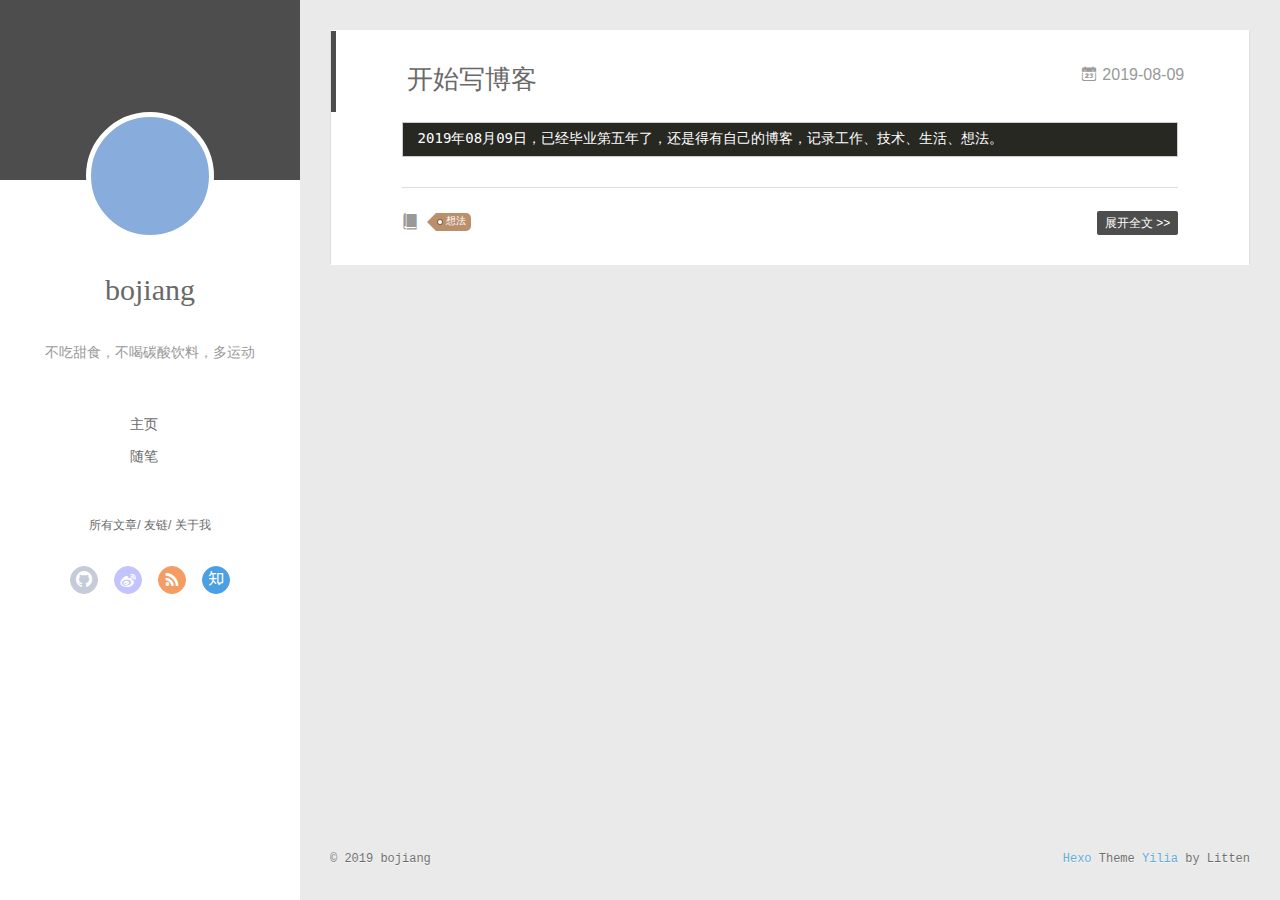
==== commit 27869fda: "Site updated: 2019-08-09 19:30:48" ====
--- a/index.html
+++ b/index.html
@@ -167,33 +167,20 @@
         
   
     <h1 itemprop="name">
-      <a class="article-title" href="/2019/08/07/hello-world/">Hello World</a>
+      <a class="article-title" href="/2019/08/09/hello-world/">开始写博客</a>
     </h1>
   
 
         
-        <a href="/2019/08/07/hello-world/" class="archive-article-date">
-  	<time datetime="2019-08-07T03:55:54.047Z" itemprop="datePublished"><i class="icon-calendar icon"></i>2019-08-07</time>
+        <a href="/2019/08/09/hello-world/" class="archive-article-date">
+  	<time datetime="2019-08-09T11:26:00.000Z" itemprop="datePublished"><i class="icon-calendar icon"></i>2019-08-09</time>
 </a>
         
       </header>
     
     <div class="article-entry" itemprop="articleBody">
       
-        <p>Welcome to <a href="https://hexo.io/" target="_blank" rel="noopener">Hexo</a>! This is your very first post. Check <a href="https://hexo.io/docs/" target="_blank" rel="noopener">documentation</a> for more info. If you get any problems when using Hexo, you can find the answer in <a href="https://hexo.io/docs/troubleshooting.html" target="_blank" rel="noopener">troubleshooting</a> or you can ask me on <a href="https://github.com/hexojs/hexo/issues" target="_blank" rel="noopener">GitHub</a>.</p>
-<h2 id="Quick-Start"><a href="#Quick-Start" class="headerlink" title="Quick Start"></a>Quick Start</h2><h3 id="Create-a-new-post"><a href="#Create-a-new-post" class="headerlink" title="Create a new post"></a>Create a new post</h3><figure class="highlight bash"><table><tr><td class="gutter"><pre><span class="line">1</span><br></pre></td><td class="code"><pre><span class="line">$ hexo new <span class="string">"My New Post"</span></span><br></pre></td></tr></table></figure>
-
-<p>More info: <a href="https://hexo.io/docs/writing.html" target="_blank" rel="noopener">Writing</a></p>
-<h3 id="Run-server"><a href="#Run-server" class="headerlink" title="Run server"></a>Run server</h3><figure class="highlight bash"><table><tr><td class="gutter"><pre><span class="line">1</span><br></pre></td><td class="code"><pre><span class="line">$ hexo server</span><br></pre></td></tr></table></figure>
-
-<p>More info: <a href="https://hexo.io/docs/server.html" target="_blank" rel="noopener">Server</a></p>
-<h3 id="Generate-static-files"><a href="#Generate-static-files" class="headerlink" title="Generate static files"></a>Generate static files</h3><figure class="highlight bash"><table><tr><td class="gutter"><pre><span class="line">1</span><br></pre></td><td class="code"><pre><span class="line">$ hexo generate</span><br></pre></td></tr></table></figure>
-
-<p>More info: <a href="https://hexo.io/docs/generating.html" target="_blank" rel="noopener">Generating</a></p>
-<h3 id="Deploy-to-remote-sites"><a href="#Deploy-to-remote-sites" class="headerlink" title="Deploy to remote sites"></a>Deploy to remote sites</h3><figure class="highlight bash"><table><tr><td class="gutter"><pre><span class="line">1</span><br></pre></td><td class="code"><pre><span class="line">$ hexo deploy</span><br></pre></td></tr></table></figure>
-
-<p>More info: <a href="https://hexo.io/docs/deployment.html" target="_blank" rel="noopener">Deployment</a></p>
-
+        <pre><code>2019年08月09日，已经毕业第五年了，还是得有自己的博客，记录工作、技术、生活、想法。</code></pre>
       
 
       
@@ -202,10 +189,21 @@
       
       
       
+	<div class="article-category tagcloud">
+		<i class="icon-book icon"></i>
+		<ul class="article-tag-list">
+			 
+        		<li class="article-tag-list-item">
+        			<a href="/categories/想法//" class="article-tag-list-link color3">想法</a>
+        		</li>
+      		
+		</ul>
+	</div>
+
 
       
         <p class="article-more-link">
-          <a class="article-more-a" href="/2019/08/07/hello-world/">展开全文 >></a>
+          <a class="article-more-a" href="/2019/08/09/hello-world/">展开全文 >></a>
         </p>
       
 
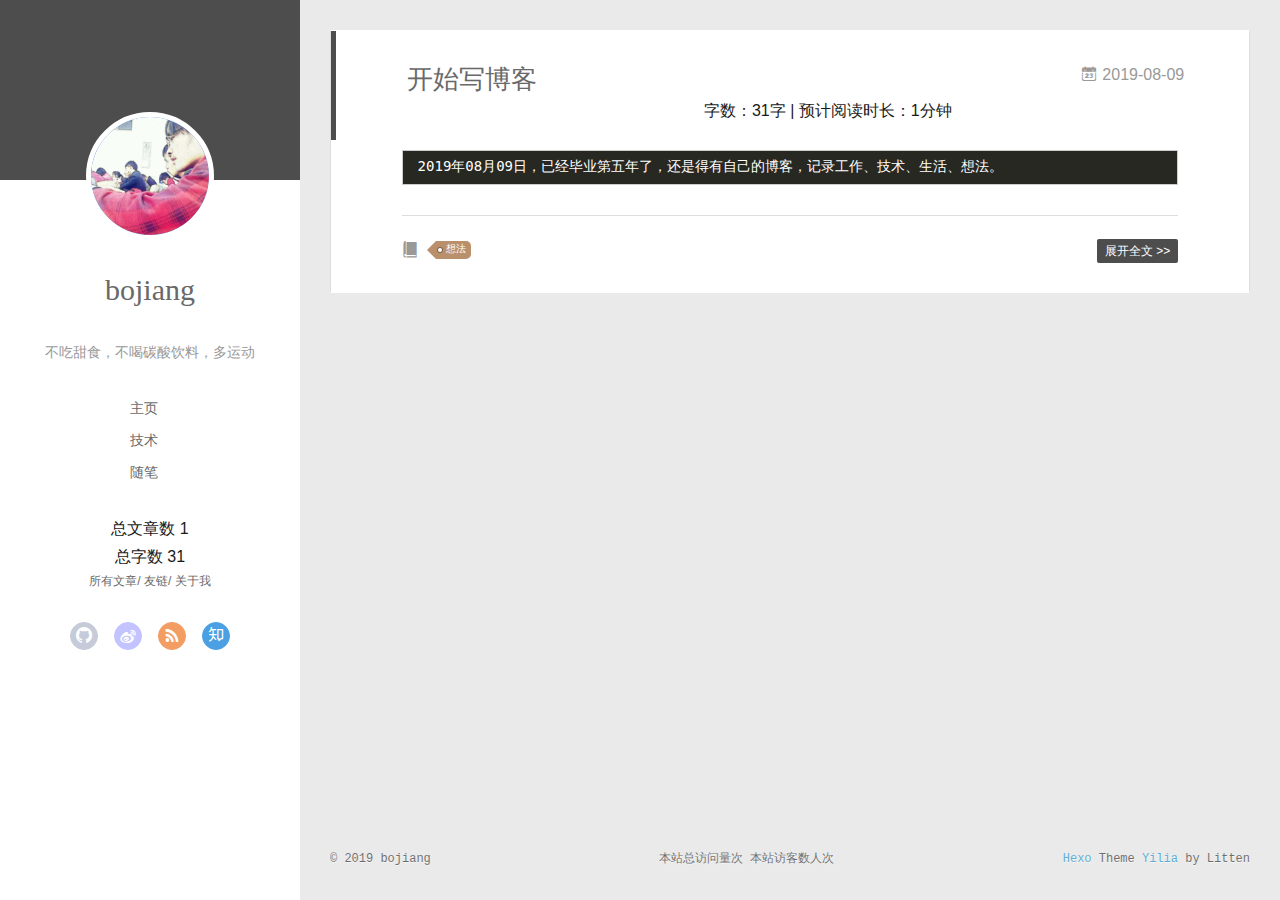
==== commit 416c6886: "Site updated: 2019-08-10 21:56:02" ====
--- a/index.html
+++ b/index.html
@@ -15,7 +15,7 @@
 <meta property="og:url" content="http://yoursite.com/index.html">
 <meta property="og:site_name" content="bojiang的博客">
 <meta property="og:description" content="程序员">
-<meta property="og:locale" content="zh">
+<meta property="og:locale" content="zh-CN">
 <meta name="twitter:card" content="summary">
 <meta name="twitter:title" content="bojiang的博客">
 <meta name="twitter:description" content="程序员">
@@ -23,7 +23,7 @@
     <link rel="alternative" href="/atom.xml" title="bojiang的博客" type="application/atom+xml">
   
   
-    <link rel="icon" href="/favicon.png">
+    <link rel="icon" href="/assets/head.jpeg">
   
   <link rel="stylesheet" type="text/css" href="/./main.0cf68a.css">
   <style type="text/css">
@@ -47,7 +47,7 @@
 <div class="intrude-less">
 	<header id="header" class="inner">
 		<a href="/" class="profilepic">
-			<img src="" class="js-avatar">
+			<img src="/assets/head.jpeg" class="js-avatar">
 		</a>
 		<hgroup>
 		  <h1 class="header-author"><a href="/">bojiang</a></h1>
@@ -61,10 +61,16 @@
 			
 				<li><a href="/">主页</a></li>
 	        
+				<li><a href="/tags/articles/">技术</a></li>
+	        
 				<li><a href="/tags/随笔/">随笔</a></li>
 	        
 			</ul>
 		</nav>
+<nav>
+总文章数 1
+</nav>
+总字数 <span class="post-count">31</span>
 		<nav class="header-smart-menu">
     		
     			
@@ -107,7 +113,7 @@
 	<div class="intrude-less">
 		<header id="header" class="inner">
 			<div class="profilepic">
-				<img src="" class="js-avatar">
+				<img src="/assets/head.jpeg" class="js-avatar">
 			</div>
 			<hgroup>
 			  <h1 class="header-author js-header-author">bojiang</h1>
@@ -116,6 +122,8 @@
 			<p class="header-subtitle"><i class="icon icon-quo-left"></i>不吃甜食，不喝碳酸饮料，多运动<i class="icon icon-quo-right"></i></p>
 			
 			
+			
+				
 			
 				
 			
@@ -138,12 +146,14 @@
 			</nav>
 
 			<nav class="header-menu js-header-menu">
-				<ul style="width: 50%">
+				<ul style="width: 70%">
 				
 				
-					<li style="width: 50%"><a href="/">主页</a></li>
-		        
-					<li style="width: 50%"><a href="/tags/随笔/">随笔</a></li>
+					<li style="width: 33.333333333333336%"><a href="/">主页</a></li>
+		        
+					<li style="width: 33.333333333333336%"><a href="/tags/articles/">技术</a></li>
+		        
+					<li style="width: 33.333333333333336%"><a href="/tags/随笔/">随笔</a></li>
 		        
 				</ul>
 			</nav>
@@ -176,6 +186,9 @@
   	<time datetime="2019-08-09T11:26:00.000Z" itemprop="datePublished"><i class="icon-calendar icon"></i>2019-08-09</time>
 </a>
         
+<div align="center" class="post-count">
+字数：31字 | 预计阅读时长：1分钟
+</div>
       </header>
     
     <div class="article-entry" itemprop="articleBody">
@@ -245,12 +258,15 @@
     	<div class="footer-left">
     		&copy; 2019 bojiang
     	</div>
+<span id="busuanzi_container_site_pv">    本站总访问量<span id="busuanzi_value_site_pv"></span>次</span>
+<span id="busuanzi_container_site_uv">  本站访客数<span id="busuanzi_value_site_uv"></span>人次</span>
       	<div class="footer-right">
       		<a href="http://hexo.io/" target="_blank">Hexo</a>  Theme <a href="https://github.com/litten/hexo-theme-yilia" target="_blank">Yilia</a> by Litten
       	</div>
     </div>
   </div>
 </footer>
+
     </div>
     <script>
 	var yiliaConfig = {
@@ -274,6 +290,8 @@
 if(!isFinite(o.call(this)))throw RangeError("Invalid time value");var t=this,n=t.getUTCFullYear(),r=t.getUTCMilliseconds(),e=n<0?"-":n>9999?"+":"";return e+("00000"+Math.abs(n)).slice(e?-6:-4)+"-"+u(t.getUTCMonth()+1)+"-"+u(t.getUTCDate())+"T"+u(t.getUTCHours())+":"+u(t.getUTCMinutes())+":"+u(t.getUTCSeconds())+"."+(r>99?r:"0"+u(r))+"Z"}})},function(t,n,r){"use strict";var e=r(1),i=r(17),o=r(50);e(e.P+e.F*r(4)(function(){return null!==new Date(NaN).toJSON()||1!==Date.prototype.toJSON.call({toISOString:function(){return 1}})}),"Date",{toJSON:function(t){var n=i(this),r=o(n);return"number"!=typeof r||isFinite(r)?n.toISOString():null}})},function(t,n,r){var e=r(7)("toPrimitive"),i=Date.prototype;e in i||r(27)(i,e,r(204))},function(t,n,r){var e=Date.prototype,i="Invalid Date",o="toString",u=e[o],c=e.getTime;new Date(NaN)+""!=i&&r(28)(e,o,function(){var t=c.call(this);return t===t?u.call(this):i})},function(t,n,r){var e=r(1);e(e.P,"Function",{bind:r(163)})},function(t,n,r){"use strict";var e=r(6),i=r(32),o=r(7)("hasInstance"),u=Function.prototype;o in u||r(11).f(u,o,{value:function(t){if("function"!=typeof this||!e(t))return!1;if(!e(this.prototype))return t instanceof this;for(;t=i(t);)if(this.prototype===t)return!0;return!1}})},function(t,n,r){var e=r(11).f,i=r(66),o=r(24),u=Function.prototype,c="name",f=Object.isExtensible||function(){return!0};c in u||r(10)&&e(u,c,{configurable:!0,get:function(){try{var t=this,n=(""+t).match(/^\s*function ([^ (]*)/)[1];return o(t,c)||!f(t)||e(t,c,i(5,n)),n}catch(t){return""}}})},function(t,n,r){var e=r(1),i=r(171),o=Math.sqrt,u=Math.acosh;e(e.S+e.F*!(u&&710==Math.floor(u(Number.MAX_VALUE))&&u(1/0)==1/0),"Math",{acosh:function(t){return(t=+t)<1?NaN:t>94906265.62425156?Math.log(t)+Math.LN2:i(t-1+o(t-1)*o(t+1))}})},function(t,n,r){function e(t){return isFinite(t=+t)&&0!=t?t<0?-e(-t):Math.log(t+Math.sqrt(t*t+1)):t}var i=r(1),o=Math.asinh;i(i.S+i.F*!(o&&1/o(0)>0),"Math",{asinh:e})},function(t,n,r){var e=r(1),i=Math.atanh;e(e.S+e.F*!(i&&1/i(-0)<0),"Math",{atanh:function(t){return 0==(t=+t)?t:Math.log((1+t)/(1-t))/2}})},function(t,n,r){var e=r(1),i=r(142);e(e.S,"Math",{cbrt:function(t){return i(t=+t)*Math.pow(Math.abs(t),1/3)}})},function(t,n,r){var e=r(1);e(e.S,"Math",{clz32:function(t){return(t>>>=0)?31-Math.floor(Math.log(t+.5)*Math.LOG2E):32}})},function(t,n,r){var e=r(1),i=Math.exp;e(e.S,"Math",{cosh:function(t){return(i(t=+t)+i(-t))/2}})},function(t,n,r){var e=r(1),i=r(141);e(e.S+e.F*(i!=Math.expm1),"Math",{expm1:i})},function(t,n,r){var e=r(1),i=r(142),o=Math.pow,u=o(2,-52),c=o(2,-23),f=o(2,127)*(2-c),a=o(2,-126),s=function(t){return t+1/u-1/u};e(e.S,"Math",{fround:function(t){var n,r,e=Math.abs(t),o=i(t);return e<a?o*s(e/a/c)*a*c:(n=(1+c/u)*e,r=n-(n-e),r>f||r!=r?o*(1/0):o*r)}})},function(t,n,r){var e=r(1),i=Math.abs;e(e.S,"Math",{hypot:function(t,n){for(var r,e,o=0,u=0,c=arguments.length,f=0;u<c;)r=i(arguments[u++]),f<r?(e=f/r,o=o*e*e+1,f=r):r>0?(e=r/f,o+=e*e):o+=r;return f===1/0?1/0:f*Math.sqrt(o)}})},function(t,n,r){var e=r(1),i=Math.imul;e(e.S+e.F*r(4)(function(){return-5!=i(4294967295,5)||2!=i.length}),"Math",{imul:function(t,n){var r=65535,e=+t,i=+n,o=r&e,u=r&i;return 0|o*u+((r&e>>>16)*u+o*(r&i>>>16)<<16>>>0)}})},function(t,n,r){var e=r(1);e(e.S,"Math",{log10:function(t){return Math.log(t)/Math.LN10}})},function(t,n,r){var e=r(1);e(e.S,"Math",{log1p:r(171)})},function(t,n,r){var e=r(1);e(e.S,"Math",{log2:function(t){return Math.log(t)/Math.LN2}})},function(t,n,r){var e=r(1);e(e.S,"Math",{sign:r(142)})},function(t,n,r){var e=r(1),i=r(141),o=Math.exp;e(e.S+e.F*r(4)(function(){return-2e-17!=!Math.sinh(-2e-17)}),"Math",{sinh:function(t){return Math.abs(t=+t)<1?(i(t)-i(-t))/2:(o(t-1)-o(-t-1))*(Math.E/2)}})},function(t,n,r){var e=r(1),i=r(141),o=Math.exp;e(e.S,"Math",{tanh:function(t){var n=i(t=+t),r=i(-t);return n==1/0?1:r==1/0?-1:(n-r)/(o(t)+o(-t))}})},function(t,n,r){var e=r(1);e(e.S,"Math",{trunc:function(t){return(t>0?Math.floor:Math.ceil)(t)}})},function(t,n,r){"use strict";var e=r(3),i=r(24),o=r(45),u=r(136),c=r(50),f=r(4),a=r(71).f,s=r(31).f,l=r(11).f,h=r(82).trim,v="Number",p=e[v],d=p,y=p.prototype,g=o(r(70)(y))==v,b="trim"in String.prototype,m=function(t){var n=c(t,!1);if("string"==typeof n&&n.length>2){n=b?n.trim():h(n,3);var r,e,i,o=n.charCodeAt(0);if(43===o||45===o){if(88===(r=n.charCodeAt(2))||120===r)return NaN}else if(48===o){switch(n.charCodeAt(1)){case 66:case 98:e=2,i=49;break;case 79:case 111:e=8,i=55;break;default:return+n}for(var u,f=n.slice(2),a=0,s=f.length;a<s;a++)if((u=f.charCodeAt(a))<48||u>i)return NaN;return parseInt(f,e)}}return+n};if(!p(" 0o1")||!p("0b1")||p("+0x1")){p=function(t){var n=arguments.length<1?0:t,r=this;return r instanceof p&&(g?f(function(){y.valueOf.call(r)}):o(r)!=v)?u(new d(m(n)),r,p):m(n)};for(var x,w=r(10)?a(d):"MAX_VALUE,MIN_VALUE,NaN,NEGATIVE_INFINITY,POSITIVE_INFINITY,EPSILON,isFinite,isInteger,isNaN,isSafeInteger,MAX_SAFE_INTEGER,MIN_SAFE_INTEGER,parseFloat,parseInt,isInteger".split(","),S=0;w.length>S;S++)i(d,x=w[S])&&!i(p,x)&&l(p,x,s(d,x));p.prototype=y,y.constructor=p,r(28)(e,v,p)}},function(t,n,r){var e=r(1);e(e.S,"Number",{EPSILON:Math.pow(2,-52)})},function(t,n,r){var e=r(1),i=r(3).isFinite;e(e.S,"Number",{isFinite:function(t){return"number"==typeof t&&i(t)}})},function(t,n,r){var e=r(1);e(e.S,"Number",{isInteger:r(168)})},function(t,n,r){var e=r(1);e(e.S,"Number",{isNaN:function(t){return t!=t}})},function(t,n,r){var e=r(1),i=r(168),o=Math.abs;e(e.S,"Number",{isSafeInteger:function(t){return i(t)&&o(t)<=9007199254740991}})},function(t,n,r){var e=r(1);e(e.S,"Number",{MAX_SAFE_INTEGER:9007199254740991})},function(t,n,r){var e=r(1);e(e.S,"Number",{MIN_SAFE_INTEGER:-9007199254740991})},function(t,n,r){var e=r(1),i=r(178);e(e.S+e.F*(Number.parseFloat!=i),"Number",{parseFloat:i})},function(t,n,r){var e=r(1),i=r(179);e(e.S+e.F*(Number.parseInt!=i),"Number",{parseInt:i})},function(t,n,r){"use strict";var e=r(1),i=r(67),o=r(159),u=r(149),c=1..toFixed,f=Math.floor,a=[0,0,0,0,0,0],s="Number.toFixed: incorrect invocation!",l="0",h=function(t,n){for(var r=-1,e=n;++r<6;)e+=t*a[r],a[r]=e%1e7,e=f(e/1e7)},v=function(t){for(var n=6,r=0;--n>=0;)r+=a[n],a[n]=f(r/t),r=r%t*1e7},p=function(){for(var t=6,n="";--t>=0;)if(""!==n||0===t||0!==a[t]){var r=String(a[t]);n=""===n?r:n+u.call(l,7-r.length)+r}return n},d=function(t,n,r){return 0===n?r:n%2==1?d(t,n-1,r*t):d(t*t,n/2,r)},y=function(t){for(var n=0,r=t;r>=4096;)n+=12,r/=4096;for(;r>=2;)n+=1,r/=2;return n};e(e.P+e.F*(!!c&&("0.000"!==8e-5.toFixed(3)||"1"!==.9.toFixed(0)||"1.25"!==1.255.toFixed(2)||"1000000000000000128"!==(0xde0b6b3a7640080).toFixed(0))||!r(4)(function(){c.call({})})),"Number",{toFixed:function(t){var n,r,e,c,f=o(this,s),a=i(t),g="",b=l;if(a<0||a>20)throw RangeError(s);if(f!=f)return"NaN";if(f<=-1e21||f>=1e21)return String(f);if(f<0&&(g="-",f=-f),f>1e-21)if(n=y(f*d(2,69,1))-69,r=n<0?f*d(2,-n,1):f/d(2,n,1),r*=4503599627370496,(n=52-n)>0){for(h(0,r),e=a;e>=7;)h(1e7,0),e-=7;for(h(d(10,e,1),0),e=n-1;e>=23;)v(1<<23),e-=23;v(1<<e),h(1,1),v(2),b=p()}else h(0,r),h(1<<-n,0),b=p()+u.call(l,a);return a>0?(c=b.length,b=g+(c<=a?"0."+u.call(l,a-c)+b:b.slice(0,c-a)+"."+b.slice(c-a))):b=g+b,b}})},function(t,n,r){"use strict";var e=r(1),i=r(4),o=r(159),u=1..toPrecision;e(e.P+e.F*(i(function(){return"1"!==u.call(1,void 0)})||!i(function(){u.call({})})),"Number",{toPrecision:function(t){var n=o(this,"Number#toPrecision: incorrect invocation!");return void 0===t?u.call(n):u.call(n,t)}})},function(t,n,r){var e=r(1);e(e.S+e.F,"Object",{assign:r(172)})},function(t,n,r){var e=r(1);e(e.S,"Object",{create:r(70)})},function(t,n,r){var e=r(1);e(e.S+e.F*!r(10),"Object",{defineProperties:r(173)})},function(t,n,r){var e=r(1);e(e.S+e.F*!r(10),"Object",{defineProperty:r(11).f})},function(t,n,r){var e=r(6),i=r(65).onFreeze;r(49)("freeze",function(t){return function(n){return t&&e(n)?t(i(n)):n}})},function(t,n,r){var e=r(30),i=r(31).f;r(49)("getOwnPropertyDescriptor",function(){return function(t,n){return i(e(t),n)}})},function(t,n,r){r(49)("getOwnPropertyNames",function(){return r(174).f})},function(t,n,r){var e=r(17),i=r(32);r(49)("getPrototypeOf",function(){return function(t){return i(e(t))}})},function(t,n,r){var e=r(6);r(49)("isExtensible",function(t){return function(n){return!!e(n)&&(!t||t(n))}})},function(t,n,r){var e=r(6);r(49)("isFrozen",function(t){return function(n){return!e(n)||!!t&&t(n)}})},function(t,n,r){var e=r(6);r(49)("isSealed",function(t){return function(n){return!e(n)||!!t&&t(n)}})},function(t,n,r){var e=r(1);e(e.S,"Object",{is:r(180)})},function(t,n,r){var e=r(17),i=r(72);r(49)("keys",function(){return function(t){return i(e(t))}})},function(t,n,r){var e=r(6),i=r(65).onFreeze;r(49)("preventExtensions",function(t){return function(n){return t&&e(n)?t(i(n)):n}})},function(t,n,r){var e=r(6),i=r(65).onFreeze;r(49)("seal",function(t){return function(n){return t&&e(n)?t(i(n)):n}})},function(t,n,r){var e=r(1);e(e.S,"Object",{setPrototypeOf:r(144).set})},function(t,n,r){"use strict";var e=r(114),i={};i[r(7)("toStringTag")]="z",i+""!="[object z]"&&r(28)(Object.prototype,"toString",function(){return"[object "+e(this)+"]"},!0)},function(t,n,r){var e=r(1),i=r(178);e(e.G+e.F*(parseFloat!=i),{parseFloat:i})},function(t,n,r){var e=r(1),i=r(179);e(e.G+e.F*(parseInt!=i),{parseInt:i})},function(t,n,r){"use strict";var e,i,o,u=r(69),c=r(3),f=r(53),a=r(114),s=r(1),l=r(6),h=r(26),v=r(68),p=r(79),d=r(146),y=r(151).set,g=r(143)(),b="Promise",m=c.TypeError,x=c.process,w=c[b],x=c.process,S="process"==a(x),_=function(){},O=!!function(){try{var t=w.resolve(1),n=(t.constructor={})[r(7)("species")]=function(t){t(_,_)};return(S||"function"==typeof PromiseRejectionEvent)&&t.then(_)instanceof n}catch(t){}}(),E=function(t,n){return t===n||t===w&&n===o},P=function(t){var n;return!(!l(t)||"function"!=typeof(n=t.then))&&n},j=function(t){return E(w,t)?new F(t):new i(t)},F=i=function(t){var n,r;this.promise=new t(function(t,e){if(void 0!==n||void 0!==r)throw m("Bad Promise constructor");n=t,r=e}),this.resolve=h(n),this.reject=h(r)},M=function(t){try{t()}catch(t){return{error:t}}},A=function(t,n){if(!t._n){t._n=!0;var r=t._c;g(function(){for(var e=t._v,i=1==t._s,o=0;r.length>o;)!function(n){var r,o,u=i?n.ok:n.fail,c=n.resolve,f=n.reject,a=n.domain;try{u?(i||(2==t._h&&I(t),t._h=1),!0===u?r=e:(a&&a.enter(),r=u(e),a&&a.exit()),r===n.promise?f(m("Promise-chain cycle")):(o=P(r))?o.call(r,c,f):c(r)):f(e)}catch(t){f(t)}}(r[o++]);t._c=[],t._n=!1,n&&!t._h&&N(t)})}},N=function(t){y.call(c,function(){var n,r,e,i=t._v;if(T(t)&&(n=M(function(){S?x.emit("unhandledRejection",i,t):(r=c.onunhandledrejection)?r({promise:t,reason:i}):(e=c.console)&&e.error&&e.error("Unhandled promise rejection",i)}),t._h=S||T(t)?2:1),t._a=void 0,n)throw n.error})},T=function(t){if(1==t._h)return!1;for(var n,r=t._a||t._c,e=0;r.length>e;)if(n=r[e++],n.fail||!T(n.promise))return!1;return!0},I=function(t){y.call(c,function(){var n;S?x.emit("rejectionHandled",t):(n=c.onrejectionhandled)&&n({promise:t,reason:t._v})})},k=function(t){var n=this;n._d||(n._d=!0,n=n._w||n,n._v=t,n._s=2,n._a||(n._a=n._c.slice()),A(n,!0))},L=function(t){var n,r=this;if(!r._d){r._d=!0,r=r._w||r;try{if(r===t)throw m("Promise can't be resolved itself");(n=P(t))?g(function(){var e={_w:r,_d:!1};try{n.call(t,f(L,e,1),f(k,e,1))}catch(t){k.call(e,t)}}):(r._v=t,r._s=1,A(r,!1))}catch(t){k.call({_w:r,_d:!1},t)}}};O||(w=function(t){v(this,w,b,"_h"),h(t),e.call(this);try{t(f(L,this,1),f(k,this,1))}catch(t){k.call(this,t)}},e=function(t){this._c=[],this._a=void 0,this._s=0,this._d=!1,this._v=void 0,this._h=0,this._n=!1},e.prototype=r(73)(w.prototype,{then:function(t,n){var r=j(d(this,w));return r.ok="function"!=typeof t||t,r.fail="function"==typeof n&&n,r.domain=S?x.domain:void 0,this._c.push(r),this._a&&this._a.push(r),this._s&&A(this,!1),r.promise},catch:function(t){return this.then(void 0,t)}}),F=function(){var t=new e;this.promise=t,this.resolve=f(L,t,1),this.reject=f(k,t,1)}),s(s.G+s.W+s.F*!O,{Promise:w}),r(81)(w,b),r(74)(b),o=r(52)[b],s(s.S+s.F*!O,b,{reject:function(t){var n=j(this);return(0,n.reject)(t),n.promise}}),s(s.S+s.F*(u||!O),b,{resolve:function(t){if(t instanceof w&&E(t.constructor,this))return t;var n=j(this);return(0,n.resolve)(t),n.promise}}),s(s.S+s.F*!(O&&r(123)(function(t){w.all(t).catch(_)})),b,{all:function(t){var n=this,r=j(n),e=r.resolve,i=r.reject,o=M(function(){var r=[],o=0,u=1;p(t,!1,function(t){var c=o++,f=!1;r.push(void 0),u++,n.resolve(t).then(function(t){f||(f=!0,r[c]=t,--u||e(r))},i)}),--u||e(r)});return o&&i(o.error),r.promise},race:function(t){var n=this,r=j(n),e=r.reject,i=M(function(){p(t,!1,function(t){n.resolve(t).then(r.resolve,e)})});return i&&e(i.error),r.promise}})},function(t,n,r){var e=r(1),i=r(26),o=r(2),u=(r(3).Reflect||{}).apply,c=Function.apply;e(e.S+e.F*!r(4)(function(){u(function(){})}),"Reflect",{apply:function(t,n,r){var e=i(t),f=o(r);return u?u(e,n,f):c.call(e,n,f)}})},function(t,n,r){var e=r(1),i=r(70),o=r(26),u=r(2),c=r(6),f=r(4),a=r(163),s=(r(3).Reflect||{}).construct,l=f(function(){function t(){}return!(s(function(){},[],t)instanceof t)}),h=!f(function(){s(function(){})});e(e.S+e.F*(l||h),"Reflect",{construct:function(t,n){o(t),u(n);var r=arguments.length<3?t:o(arguments[2]);if(h&&!l)return s(t,n,r);if(t==r){switch(n.length){case 0:return new t;case 1:return new t(n[0]);case 2:return new t(n[0],n[1]);case 3:return new t(n[0],n[1],n[2]);case 4:return new t(n[0],n[1],n[2],n[3])}var e=[null];return e.push.apply(e,n),new(a.apply(t,e))}var f=r.prototype,v=i(c(f)?f:Object.prototype),p=Function.apply.call(t,v,n);return c(p)?p:v}})},function(t,n,r){var e=r(11),i=r(1),o=r(2),u=r(50);i(i.S+i.F*r(4)(function(){Reflect.defineProperty(e.f({},1,{value:1}),1,{value:2})}),"Reflect",{defineProperty:function(t,n,r){o(t),n=u(n,!0),o(r);try{return e.f(t,n,r),!0}catch(t){return!1}}})},function(t,n,r){var e=r(1),i=r(31).f,o=r(2);e(e.S,"Reflect",{deleteProperty:function(t,n){var r=i(o(t),n);return!(r&&!r.configurable)&&delete t[n]}})},function(t,n,r){"use strict";var e=r(1),i=r(2),o=function(t){this._t=i(t),this._i=0;var n,r=this._k=[];for(n in t)r.push(n)};r(139)(o,"Object",function(){var t,n=this,r=n._k;do{if(n._i>=r.length)return{value:void 0,done:!0}}while(!((t=r[n._i++])in n._t));return{value:t,done:!1}}),e(e.S,"Reflect",{enumerate:function(t){return new o(t)}})},function(t,n,r){var e=r(31),i=r(1),o=r(2);i(i.S,"Reflect",{getOwnPropertyDescriptor:function(t,n){return e.f(o(t),n)}})},function(t,n,r){var e=r(1),i=r(32),o=r(2);e(e.S,"Reflect",{getPrototypeOf:function(t){return i(o(t))}})},function(t,n,r){function e(t,n){var r,c,s=arguments.length<3?t:arguments[2];return a(t)===s?t[n]:(r=i.f(t,n))?u(r,"value")?r.value:void 0!==r.get?r.get.call(s):void 0:f(c=o(t))?e(c,n,s):void 0}var i=r(31),o=r(32),u=r(24),c=r(1),f=r(6),a=r(2);c(c.S,"Reflect",{get:e})},function(t,n,r){var e=r(1);e(e.S,"Reflect",{has:function(t,n){return n in t}})},function(t,n,r){var e=r(1),i=r(2),o=Object.isExtensible;e(e.S,"Reflect",{isExtensible:function(t){return i(t),!o||o(t)}})},function(t,n,r){var e=r(1);e(e.S,"Reflect",{ownKeys:r(177)})},function(t,n,r){var e=r(1),i=r(2),o=Object.preventExtensions;e(e.S,"Reflect",{preventExtensions:function(t){i(t);try{return o&&o(t),!0}catch(t){return!1}}})},function(t,n,r){var e=r(1),i=r(144);i&&e(e.S,"Reflect",{setPrototypeOf:function(t,n){i.check(t,n);try{return i.set(t,n),!0}catch(t){return!1}}})},function(t,n,r){function e(t,n,r){var f,h,v=arguments.length<4?t:arguments[3],p=o.f(s(t),n);if(!p){if(l(h=u(t)))return e(h,n,r,v);p=a(0)}return c(p,"value")?!(!1===p.writable||!l(v)||(f=o.f(v,n)||a(0),f.value=r,i.f(v,n,f),0)):void 0!==p.set&&(p.set.call(v,r),!0)}var i=r(11),o=r(31),u=r(32),c=r(24),f=r(1),a=r(66),s=r(2),l=r(6);f(f.S,"Reflect",{set:e})},function(t,n,r){var e=r(3),i=r(136),o=r(11).f,u=r(71).f,c=r(122),f=r(120),a=e.RegExp,s=a,l=a.prototype,h=/a/g,v=/a/g,p=new a(h)!==h;if(r(10)&&(!p||r(4)(function(){return v[r(7)("match")]=!1,a(h)!=h||a(v)==v||"/a/i"!=a(h,"i")}))){a=function(t,n){var r=this instanceof a,e=c(t),o=void 0===n;return!r&&e&&t.constructor===a&&o?t:i(p?new s(e&&!o?t.source:t,n):s((e=t instanceof a)?t.source:t,e&&o?f.call(t):n),r?this:l,a)};for(var d=u(s),y=0;d.length>y;)!function(t){t in a||o(a,t,{configurable:!0,get:function(){return s[t]},set:function(n){s[t]=n}})}(d[y++]);l.constructor=a,a.prototype=l,r(28)(e,"RegExp",a)}r(74)("RegExp")},function(t,n,r){r(119)("match",1,function(t,n,r){return[function(r){"use strict";var e=t(this),i=void 0==r?void 0:r[n];return void 0!==i?i.call(r,e):new RegExp(r)[n](String(e))},r]})},function(t,n,r){r(119)("replace",2,function(t,n,r){return[function(e,i){"use strict";var o=t(this),u=void 0==e?void 0:e[n];return void 0!==u?u.call(e,o,i):r.call(String(o),e,i)},r]})},function(t,n,r){r(119)("search",1,function(t,n,r){return[function(r){"use strict";var e=t(this),i=void 0==r?void 0:r[n];return void 0!==i?i.call(r,e):new RegExp(r)[n](String(e))},r]})},function(t,n,r){r(119)("split",2,function(t,n,e){"use strict";var i=r(122),o=e,u=[].push,c="split",f="length",a="lastIndex";if("c"=="abbc"[c](/(b)*/)[1]||4!="test"[c](/(?:)/,-1)[f]||2!="ab"[c](/(?:ab)*/)[f]||4!="."[c](/(.?)(.?)/)[f]||"."[c](/()()/)[f]>1||""[c](/.?/)[f]){var s=void 0===/()??/.exec("")[1];e=function(t,n){var r=String(this);if(void 0===t&&0===n)return[];if(!i(t))return o.call(r,t,n);var e,c,l,h,v,p=[],d=(t.ignoreCase?"i":"")+(t.multiline?"m":"")+(t.unicode?"u":"")+(t.sticky?"y":""),y=0,g=void 0===n?4294967295:n>>>0,b=new RegExp(t.source,d+"g");for(s||(e=new RegExp("^"+b.source+"$(?!\\s)",d));(c=b.exec(r))&&!((l=c.index+c[0][f])>y&&(p.push(r.slice(y,c.index)),!s&&c[f]>1&&c[0].replace(e,function(){for(v=1;v<arguments[f]-2;v++)void 0===arguments[v]&&(c[v]=void 0)}),c[f]>1&&c.index<r[f]&&u.apply(p,c.slice(1)),h=c[0][f],y=l,p[f]>=g));)b[a]===c.index&&b[a]++;return y===r[f]?!h&&b.test("")||p.push(""):p.push(r.slice(y)),p[f]>g?p.slice(0,g):p}}else"0"[c](void 0,0)[f]&&(e=function(t,n){return void 0===t&&0===n?[]:o.call(this,t,n)});return[function(r,i){var o=t(this),u=void 0==r?void 0:r[n];return void 0!==u?u.call(r,o,i):e.call(String(o),r,i)},e]})},function(t,n,r){"use strict";r(184);var e=r(2),i=r(120),o=r(10),u="toString",c=/./[u],f=function(t){r(28)(RegExp.prototype,u,t,!0)};r(4)(function(){return"/a/b"!=c.call({source:"a",flags:"b"})})?f(function(){var t=e(this);return"/".concat(t.source,"/","flags"in t?t.flags:!o&&t instanceof RegExp?i.call(t):void 0)}):c.name!=u&&f(function(){return c.call(this)})},function(t,n,r){"use strict";r(29)("anchor",function(t){return function(n){return t(this,"a","name",n)}})},function(t,n,r){"use strict";r(29)("big",function(t){return function(){return t(this,"big","","")}})},function(t,n,r){"use strict";r(29)("blink",function(t){return function(){return t(this,"blink","","")}})},function(t,n,r){"use strict";r(29)("bold",function(t){return function(){return t(this,"b","","")}})},function(t,n,r){"use strict";var e=r(1),i=r(147)(!1);e(e.P,"String",{codePointAt:function(t){return i(this,t)}})},function(t,n,r){"use strict";var e=r(1),i=r(16),o=r(148),u="endsWith",c=""[u];e(e.P+e.F*r(134)(u),"String",{endsWith:function(t){var n=o(this,t,u),r=arguments.length>1?arguments[1]:void 0,e=i(n.length),f=void 0===r?e:Math.min(i(r),e),a=String(t);return c?c.call(n,a,f):n.slice(f-a.length,f)===a}})},function(t,n,r){"use strict";r(29)("fixed",function(t){return function(){return t(this,"tt","","")}})},function(t,n,r){"use strict";r(29)("fontcolor",function(t){return function(n){return t(this,"font","color",n)}})},function(t,n,r){"use strict";r(29)("fontsize",function(t){return function(n){return t(this,"font","size",n)}})},function(t,n,r){var e=r(1),i=r(75),o=String.fromCharCode,u=String.fromCodePoint;e(e.S+e.F*(!!u&&1!=u.length),"String",{fromCodePoint:function(t){for(var n,r=[],e=arguments.length,u=0;e>u;){if(n=+arguments[u++],i(n,1114111)!==n)throw RangeError(n+" is not a valid code point");r.push(n<65536?o(n):o(55296+((n-=65536)>>10),n%1024+56320))}return r.join("")}})},function(t,n,r){"use strict";var e=r(1),i=r(148),o="includes";e(e.P+e.F*r(134)(o),"String",{includes:function(t){return!!~i(this,t,o).indexOf(t,arguments.length>1?arguments[1]:void 0)}})},function(t,n,r){"use strict";r(29)("italics",function(t){return function(){return t(this,"i","","")}})},function(t,n,r){"use strict";var e=r(147)(!0);r(140)(String,"String",function(t){this._t=String(t),this._i=0},function(){var t,n=this._t,r=this._i;return r>=n.length?{value:void 0,done:!0}:(t=e(n,r),this._i+=t.length,{value:t,done:!1})})},function(t,n,r){"use strict";r(29)("link",function(t){return function(n){return t(this,"a","href",n)}})},function(t,n,r){var e=r(1),i=r(30),o=r(16);e(e.S,"String",{raw:function(t){for(var n=i(t.raw),r=o(n.length),e=arguments.length,u=[],c=0;r>c;)u.push(String(n[c++])),c<e&&u.push(String(arguments[c]));return u.join("")}})},function(t,n,r){var e=r(1);e(e.P,"String",{repeat:r(149)})},function(t,n,r){"use strict";r(29)("small",function(t){return function(){return t(this,"small","","")}})},function(t,n,r){"use strict";var e=r(1),i=r(16),o=r(148),u="startsWith",c=""[u];e(e.P+e.F*r(134)(u),"String",{startsWith:function(t){var n=o(this,t,u),r=i(Math.min(arguments.length>1?arguments[1]:void 0,n.length)),e=String(t);return c?c.call(n,e,r):n.slice(r,r+e.length)===e}})},function(t,n,r){"use strict";r(29)("strike",function(t){return function(){return t(this,"strike","","")}})},function(t,n,r){"use strict";r(29)("sub",function(t){return function(){return t(this,"sub","","")}})},function(t,n,r){"use strict";r(29)("sup",function(t){return function(){return t(this,"sup","","")}})},function(t,n,r){"use strict";r(82)("trim",function(t){return function(){return t(this,3)}})},function(t,n,r){"use strict";var e=r(3),i=r(24),o=r(10),u=r(1),c=r(28),f=r(65).KEY,a=r(4),s=r(126),l=r(81),h=r(76),v=r(7),p=r(182),d=r(153),y=r(206),g=r(205),b=r(138),m=r(2),x=r(30),w=r(50),S=r(66),_=r(70),O=r(174),E=r(31),P=r(11),j=r(72),F=E.f,M=P.f,A=O.f,N=e.Symbol,T=e.JSON,I=T&&T.stringify,k="prototype",L=v("_hidden"),R=v("toPrimitive"),C={}.propertyIsEnumerable,D=s("symbol-registry"),U=s("symbols"),W=s("op-symbols"),G=Object[k],B="function"==typeof N,V=e.QObject,z=!V||!V[k]||!V[k].findChild,q=o&&a(function(){return 7!=_(M({},"a",{get:function(){return M(this,"a",{value:7}).a}})).a})?function(t,n,r){var e=F(G,n);e&&delete G[n],M(t,n,r),e&&t!==G&&M(G,n,e)}:M,K=function(t){var n=U[t]=_(N[k]);return n._k=t,n},J=B&&"symbol"==typeof N.iterator?function(t){return"symbol"==typeof t}:function(t){return t instanceof N},Y=function(t,n,r){return t===G&&Y(W,n,r),m(t),n=w(n,!0),m(r),i(U,n)?(r.enumerable?(i(t,L)&&t[L][n]&&(t[L][n]=!1),r=_(r,{enumerable:S(0,!1)})):(i(t,L)||M(t,L,S(1,{})),t[L][n]=!0),q(t,n,r)):M(t,n,r)},H=function(t,n){m(t);for(var r,e=g(n=x(n)),i=0,o=e.length;o>i;)Y(t,r=e[i++],n[r]);return t},$=function(t,n){return void 0===n?_(t):H(_(t),n)},X=function(t){var n=C.call(this,t=w(t,!0));return!(this===G&&i(U,t)&&!i(W,t))&&(!(n||!i(this,t)||!i(U,t)||i(this,L)&&this[L][t])||n)},Q=function(t,n){if(t=x(t),n=w(n,!0),t!==G||!i(U,n)||i(W,n)){var r=F(t,n);return!r||!i(U,n)||i(t,L)&&t[L][n]||(r.enumerable=!0),r}},Z=function(t){for(var n,r=A(x(t)),e=[],o=0;r.length>o;)i(U,n=r[o++])||n==L||n==f||e.push(n);return e},tt=function(t){for(var n,r=t===G,e=A(r?W:x(t)),o=[],u=0;e.length>u;)!i(U,n=e[u++])||r&&!i(G,n)||o.push(U[n]);return o};B||(N=function(){if(this instanceof N)throw TypeError("Symbol is not a constructor!");var t=h(arguments.length>0?arguments[0]:void 0),n=function(r){this===G&&n.call(W,r),i(this,L)&&i(this[L],t)&&(this[L][t]=!1),q(this,t,S(1,r))};return o&&z&&q(G,t,{configurable:!0,set:n}),K(t)},c(N[k],"toString",function(){return this._k}),E.f=Q,P.f=Y,r(71).f=O.f=Z,r(116).f=X,r(125).f=tt,o&&!r(69)&&c(G,"propertyIsEnumerable",X,!0),p.f=function(t){return K(v(t))}),u(u.G+u.W+u.F*!B,{Symbol:N});for(var nt="hasInstance,isConcatSpreadable,iterator,match,replace,search,species,split,toPrimitive,toStringTag,unscopables".split(","),rt=0;nt.length>rt;)v(nt[rt++]);for(var nt=j(v.store),rt=0;nt.length>rt;)d(nt[rt++]);u(u.S+u.F*!B,"Symbol",{for:function(t){return i(D,t+="")?D[t]:D[t]=N(t)},keyFor:function(t){if(J(t))return y(D,t);throw TypeError(t+" is not a symbol!")},useSetter:function(){z=!0},useSimple:function(){z=!1}}),u(u.S+u.F*!B,"Object",{create:$,defineProperty:Y,defineProperties:H,getOwnPropertyDescriptor:Q,getOwnPropertyNames:Z,getOwnPropertySymbols:tt}),T&&u(u.S+u.F*(!B||a(function(){var t=N();return"[null]"!=I([t])||"{}"!=I({a:t})||"{}"!=I(Object(t))})),"JSON",{stringify:function(t){if(void 0!==t&&!J(t)){for(var n,r,e=[t],i=1;arguments.length>i;)e.push(arguments[i++]);return n=e[1],"function"==typeof n&&(r=n),!r&&b(n)||(n=function(t,n){if(r&&(n=r.call(this,t,n)),!J(n))return n}),e[1]=n,I.apply(T,e)}}}),N[k][R]||r(27)(N[k],R,N[k].valueOf),l(N,"Symbol"),l(Math,"Math",!0),l(e.JSON,"JSON",!0)},function(t,n,r){"use strict";var e=r(1),i=r(127),o=r(152),u=r(2),c=r(75),f=r(16),a=r(6),s=r(3).ArrayBuffer,l=r(146),h=o.ArrayBuffer,v=o.DataView,p=i.ABV&&s.isView,d=h.prototype.slice,y=i.VIEW,g="ArrayBuffer";e(e.G+e.W+e.F*(s!==h),{ArrayBuffer:h}),e(e.S+e.F*!i.CONSTR,g,{isView:function(t){return p&&p(t)||a(t)&&y in t}}),e(e.P+e.U+e.F*r(4)(function(){return!new h(2).slice(1,void 0).byteLength}),g,{slice:function(t,n){if(void 0!==d&&void 0===n)return d.call(u(this),t);for(var r=u(this).byteLength,e=c(t,r),i=c(void 0===n?r:n,r),o=new(l(this,h))(f(i-e)),a=new v(this),s=new v(o),p=0;e<i;)s.setUint8(p++,a.getUint8(e++));return o}}),r(74)(g)},function(t,n,r){var e=r(1);e(e.G+e.W+e.F*!r(127).ABV,{DataView:r(152).DataView})},function(t,n,r){r(55)("Float32",4,function(t){return function(n,r,e){return t(this,n,r,e)}})},function(t,n,r){r(55)("Float64",8,function(t){return function(n,r,e){return t(this,n,r,e)}})},function(t,n,r){r(55)("Int16",2,function(t){return function(n,r,e){return t(this,n,r,e)}})},function(t,n,r){r(55)("Int32",4,function(t){return function(n,r,e){return t(this,n,r,e)}})},function(t,n,r){r(55)("Int8",1,function(t){return function(n,r,e){return t(this,n,r,e)}})},function(t,n,r){r(55)("Uint16",2,function(t){return function(n,r,e){return t(this,n,r,e)}})},function(t,n,r){r(55)("Uint32",4,function(t){return function(n,r,e){return t(this,n,r,e)}})},function(t,n,r){r(55)("Uint8",1,function(t){return function(n,r,e){return t(this,n,r,e)}})},function(t,n,r){r(55)("Uint8",1,function(t){return function(n,r,e){return t(this,n,r,e)}},!0)},function(t,n,r){"use strict";var e=r(166);r(118)("WeakSet",function(t){return function(){return t(this,arguments.length>0?arguments[0]:void 0)}},{add:function(t){return e.def(this,t,!0)}},e,!1,!0)},function(t,n,r){"use strict";var e=r(1),i=r(117)(!0);e(e.P,"Array",{includes:function(t){return i(this,t,arguments.length>1?arguments[1]:void 0)}}),r(78)("includes")},function(t,n,r){var e=r(1),i=r(143)(),o=r(3).process,u="process"==r(45)(o);e(e.G,{asap:function(t){var n=u&&o.domain;i(n?n.bind(t):t)}})},function(t,n,r){var e=r(1),i=r(45);e(e.S,"Error",{isError:function(t){return"Error"===i(t)}})},function(t,n,r){var e=r(1);e(e.P+e.R,"Map",{toJSON:r(165)("Map")})},function(t,n,r){var e=r(1);e(e.S,"Math",{iaddh:function(t,n,r,e){var i=t>>>0,o=n>>>0,u=r>>>0;return o+(e>>>0)+((i&u|(i|u)&~(i+u>>>0))>>>31)|0}})},function(t,n,r){var e=r(1);e(e.S,"Math",{imulh:function(t,n){var r=65535,e=+t,i=+n,o=e&r,u=i&r,c=e>>16,f=i>>16,a=(c*u>>>0)+(o*u>>>16);return c*f+(a>>16)+((o*f>>>0)+(a&r)>>16)}})},function(t,n,r){var e=r(1);e(e.S,"Math",{isubh:function(t,n,r,e){var i=t>>>0,o=n>>>0,u=r>>>0;return o-(e>>>0)-((~i&u|~(i^u)&i-u>>>0)>>>31)|0}})},function(t,n,r){var e=r(1);e(e.S,"Math",{umulh:function(t,n){var r=65535,e=+t,i=+n,o=e&r,u=i&r,c=e>>>16,f=i>>>16,a=(c*u>>>0)+(o*u>>>16);return c*f+(a>>>16)+((o*f>>>0)+(a&r)>>>16)}})},function(t,n,r){"use strict";var e=r(1),i=r(17),o=r(26),u=r(11);r(10)&&e(e.P+r(124),"Object",{__defineGetter__:function(t,n){u.f(i(this),t,{get:o(n),enumerable:!0,configurable:!0})}})},function(t,n,r){"use strict";var e=r(1),i=r(17),o=r(26),u=r(11);r(10)&&e(e.P+r(124),"Object",{__defineSetter__:function(t,n){u.f(i(this),t,{set:o(n),enumerable:!0,configurable:!0})}})},function(t,n,r){var e=r(1),i=r(176)(!0);e(e.S,"Object",{entries:function(t){return i(t)}})},function(t,n,r){var e=r(1),i=r(177),o=r(30),u=r(31),c=r(131);e(e.S,"Object",{getOwnPropertyDescriptors:function(t){for(var n,r=o(t),e=u.f,f=i(r),a={},s=0;f.length>s;)c(a,n=f[s++],e(r,n));return a}})},function(t,n,r){"use strict";var e=r(1),i=r(17),o=r(50),u=r(32),c=r(31).f;r(10)&&e(e.P+r(124),"Object",{__lookupGetter__:function(t){var n,r=i(this),e=o(t,!0);do{if(n=c(r,e))return n.get}while(r=u(r))}})},function(t,n,r){"use strict";var e=r(1),i=r(17),o=r(50),u=r(32),c=r(31).f;r(10)&&e(e.P+r(124),"Object",{__lookupSetter__:function(t){var n,r=i(this),e=o(t,!0);do{if(n=c(r,e))return n.set}while(r=u(r))}})},function(t,n,r){var e=r(1),i=r(176)(!1);e(e.S,"Object",{values:function(t){return i(t)}})},function(t,n,r){"use strict";var e=r(1),i=r(3),o=r(52),u=r(143)(),c=r(7)("observable"),f=r(26),a=r(2),s=r(68),l=r(73),h=r(27),v=r(79),p=v.RETURN,d=function(t){return null==t?void 0:f(t)},y=function(t){var n=t._c;n&&(t._c=void 0,n())},g=function(t){return void 0===t._o},b=function(t){g(t)||(t._o=void 0,y(t))},m=function(t,n){a(t),this._c=void 0,this._o=t,t=new x(this);try{var r=n(t),e=r;null!=r&&("function"==typeof r.unsubscribe?r=function(){e.unsubscribe()}:f(r),this._c=r)}catch(n){return void t.error(n)}g(this)&&y(this)};m.prototype=l({},{unsubscribe:function(){b(this)}});var x=function(t){this._s=t};x.prototype=l({},{next:function(t){var n=this._s;if(!g(n)){var r=n._o;try{var e=d(r.next);if(e)return e.call(r,t)}catch(t){try{b(n)}finally{throw t}}}},error:function(t){var n=this._s;if(g(n))throw t;var r=n._o;n._o=void 0;try{var e=d(r.error);if(!e)throw t;t=e.call(r,t)}catch(t){try{y(n)}finally{throw t}}return y(n),t},complete:function(t){var n=this._s;if(!g(n)){var r=n._o;n._o=void 0;try{var e=d(r.complete);t=e?e.call(r,t):void 0}catch(t){try{y(n)}finally{throw t}}return y(n),t}}});var w=function(t){s(this,w,"Observable","_f")._f=f(t)};l(w.prototype,{subscribe:function(t){return new m(t,this._f)},forEach:function(t){var n=this;return new(o.Promise||i.Promise)(function(r,e){f(t);var i=n.subscribe({next:function(n){try{return t(n)}catch(t){e(t),i.unsubscribe()}},error:e,complete:r})})}}),l(w,{from:function(t){var n="function"==typeof this?this:w,r=d(a(t)[c]);if(r){var e=a(r.call(t));return e.constructor===n?e:new n(function(t){return e.subscribe(t)})}return new n(function(n){var r=!1;return u(function(){if(!r){try{if(v(t,!1,function(t){if(n.next(t),r)return p})===p)return}catch(t){if(r)throw t;return void n.error(t)}n.complete()}}),function(){r=!0}})},of:function(){for(var t=0,n=arguments.length,r=Array(n);t<n;)r[t]=arguments[t++];return new("function"==typeof this?this:w)(function(t){var n=!1;return u(function(){if(!n){for(var e=0;e<r.length;++e)if(t.next(r[e]),n)return;t.complete()}}),function(){n=!0}})}}),h(w.prototype,c,function(){return this}),e(e.G,{Observable:w}),r(74)("Observable")},function(t,n,r){var e=r(54),i=r(2),o=e.key,u=e.set;e.exp({defineMetadata:function(t,n,r,e){u(t,n,i(r),o(e))}})},function(t,n,r){var e=r(54),i=r(2),o=e.key,u=e.map,c=e.store;e.exp({deleteMetadata:function(t,n){var r=arguments.length<3?void 0:o(arguments[2]),e=u(i(n),r,!1);if(void 0===e||!e.delete(t))return!1;if(e.size)return!0;var f=c.get(n);return f.delete(r),!!f.size||c.delete(n)}})},function(t,n,r){var e=r(185),i=r(161),o=r(54),u=r(2),c=r(32),f=o.keys,a=o.key,s=function(t,n){var r=f(t,n),o=c(t);if(null===o)return r;var u=s(o,n);return u.length?r.length?i(new e(r.concat(u))):u:r};o.exp({getMetadataKeys:function(t){return s(u(t),arguments.length<2?void 0:a(arguments[1]))}})},function(t,n,r){var e=r(54),i=r(2),o=r(32),u=e.has,c=e.get,f=e.key,a=function(t,n,r){if(u(t,n,r))return c(t,n,r);var e=o(n);return null!==e?a(t,e,r):void 0};e.exp({getMetadata:function(t,n){return a(t,i(n),arguments.length<3?void 0:f(arguments[2]))}})},function(t,n,r){var e=r(54),i=r(2),o=e.keys,u=e.key;e.exp({getOwnMetadataKeys:function(t){
 return o(i(t),arguments.length<2?void 0:u(arguments[1]))}})},function(t,n,r){var e=r(54),i=r(2),o=e.get,u=e.key;e.exp({getOwnMetadata:function(t,n){return o(t,i(n),arguments.length<3?void 0:u(arguments[2]))}})},function(t,n,r){var e=r(54),i=r(2),o=r(32),u=e.has,c=e.key,f=function(t,n,r){if(u(t,n,r))return!0;var e=o(n);return null!==e&&f(t,e,r)};e.exp({hasMetadata:function(t,n){return f(t,i(n),arguments.length<3?void 0:c(arguments[2]))}})},function(t,n,r){var e=r(54),i=r(2),o=e.has,u=e.key;e.exp({hasOwnMetadata:function(t,n){return o(t,i(n),arguments.length<3?void 0:u(arguments[2]))}})},function(t,n,r){var e=r(54),i=r(2),o=r(26),u=e.key,c=e.set;e.exp({metadata:function(t,n){return function(r,e){c(t,n,(void 0!==e?i:o)(r),u(e))}}})},function(t,n,r){var e=r(1);e(e.P+e.R,"Set",{toJSON:r(165)("Set")})},function(t,n,r){"use strict";var e=r(1),i=r(147)(!0);e(e.P,"String",{at:function(t){return i(this,t)}})},function(t,n,r){"use strict";var e=r(1),i=r(46),o=r(16),u=r(122),c=r(120),f=RegExp.prototype,a=function(t,n){this._r=t,this._s=n};r(139)(a,"RegExp String",function(){var t=this._r.exec(this._s);return{value:t,done:null===t}}),e(e.P,"String",{matchAll:function(t){if(i(this),!u(t))throw TypeError(t+" is not a regexp!");var n=String(this),r="flags"in f?String(t.flags):c.call(t),e=new RegExp(t.source,~r.indexOf("g")?r:"g"+r);return e.lastIndex=o(t.lastIndex),new a(e,n)}})},function(t,n,r){"use strict";var e=r(1),i=r(181);e(e.P,"String",{padEnd:function(t){return i(this,t,arguments.length>1?arguments[1]:void 0,!1)}})},function(t,n,r){"use strict";var e=r(1),i=r(181);e(e.P,"String",{padStart:function(t){return i(this,t,arguments.length>1?arguments[1]:void 0,!0)}})},function(t,n,r){"use strict";r(82)("trimLeft",function(t){return function(){return t(this,1)}},"trimStart")},function(t,n,r){"use strict";r(82)("trimRight",function(t){return function(){return t(this,2)}},"trimEnd")},function(t,n,r){r(153)("asyncIterator")},function(t,n,r){r(153)("observable")},function(t,n,r){var e=r(1);e(e.S,"System",{global:r(3)})},function(t,n,r){for(var e=r(155),i=r(28),o=r(3),u=r(27),c=r(80),f=r(7),a=f("iterator"),s=f("toStringTag"),l=c.Array,h=["NodeList","DOMTokenList","MediaList","StyleSheetList","CSSRuleList"],v=0;v<5;v++){var p,d=h[v],y=o[d],g=y&&y.prototype;if(g){g[a]||u(g,a,l),g[s]||u(g,s,d),c[d]=l;for(p in e)g[p]||i(g,p,e[p],!0)}}},function(t,n,r){var e=r(1),i=r(151);e(e.G+e.B,{setImmediate:i.set,clearImmediate:i.clear})},function(t,n,r){var e=r(3),i=r(1),o=r(121),u=r(207),c=e.navigator,f=!!c&&/MSIE .\./.test(c.userAgent),a=function(t){return f?function(n,r){return t(o(u,[].slice.call(arguments,2),"function"==typeof n?n:Function(n)),r)}:t};i(i.G+i.B+i.F*f,{setTimeout:a(e.setTimeout),setInterval:a(e.setInterval)})},function(t,n,r){r(330),r(269),r(271),r(270),r(273),r(275),r(280),r(274),r(272),r(282),r(281),r(277),r(278),r(276),r(268),r(279),r(283),r(284),r(236),r(238),r(237),r(286),r(285),r(256),r(266),r(267),r(257),r(258),r(259),r(260),r(261),r(262),r(263),r(264),r(265),r(239),r(240),r(241),r(242),r(243),r(244),r(245),r(246),r(247),r(248),r(249),r(250),r(251),r(252),r(253),r(254),r(255),r(317),r(322),r(329),r(320),r(312),r(313),r(318),r(323),r(325),r(308),r(309),r(310),r(311),r(314),r(315),r(316),r(319),r(321),r(324),r(326),r(327),r(328),r(231),r(233),r(232),r(235),r(234),r(220),r(218),r(224),r(221),r(227),r(229),r(217),r(223),r(214),r(228),r(212),r(226),r(225),r(219),r(222),r(211),r(213),r(216),r(215),r(230),r(155),r(302),r(307),r(184),r(303),r(304),r(305),r(306),r(287),r(183),r(185),r(186),r(342),r(331),r(332),r(337),r(340),r(341),r(335),r(338),r(336),r(339),r(333),r(334),r(288),r(289),r(290),r(291),r(292),r(295),r(293),r(294),r(296),r(297),r(298),r(299),r(301),r(300),r(343),r(369),r(372),r(371),r(373),r(374),r(370),r(375),r(376),r(354),r(357),r(353),r(351),r(352),r(355),r(356),r(346),r(368),r(377),r(345),r(347),r(349),r(348),r(350),r(359),r(360),r(362),r(361),r(364),r(363),r(365),r(366),r(367),r(344),r(358),r(380),r(379),r(378),t.exports=r(52)},function(t,n){function r(t,n){if("string"==typeof n)return t.insertAdjacentHTML("afterend",n);var r=t.nextSibling;return r?t.parentNode.insertBefore(n,r):t.parentNode.appendChild(n)}t.exports=r},,,,,,,,,function(t,n,r){(function(n,r){!function(n){"use strict";function e(t,n,r,e){var i=n&&n.prototype instanceof o?n:o,u=Object.create(i.prototype),c=new p(e||[]);return u._invoke=s(t,r,c),u}function i(t,n,r){try{return{type:"normal",arg:t.call(n,r)}}catch(t){return{type:"throw",arg:t}}}function o(){}function u(){}function c(){}function f(t){["next","throw","return"].forEach(function(n){t[n]=function(t){return this._invoke(n,t)}})}function a(t){function n(r,e,o,u){var c=i(t[r],t,e);if("throw"!==c.type){var f=c.arg,a=f.value;return a&&"object"==typeof a&&m.call(a,"__await")?Promise.resolve(a.__await).then(function(t){n("next",t,o,u)},function(t){n("throw",t,o,u)}):Promise.resolve(a).then(function(t){f.value=t,o(f)},u)}u(c.arg)}function e(t,r){function e(){return new Promise(function(e,i){n(t,r,e,i)})}return o=o?o.then(e,e):e()}"object"==typeof r&&r.domain&&(n=r.domain.bind(n));var o;this._invoke=e}function s(t,n,r){var e=P;return function(o,u){if(e===F)throw new Error("Generator is already running");if(e===M){if("throw"===o)throw u;return y()}for(r.method=o,r.arg=u;;){var c=r.delegate;if(c){var f=l(c,r);if(f){if(f===A)continue;return f}}if("next"===r.method)r.sent=r._sent=r.arg;else if("throw"===r.method){if(e===P)throw e=M,r.arg;r.dispatchException(r.arg)}else"return"===r.method&&r.abrupt("return",r.arg);e=F;var a=i(t,n,r);if("normal"===a.type){if(e=r.done?M:j,a.arg===A)continue;return{value:a.arg,done:r.done}}"throw"===a.type&&(e=M,r.method="throw",r.arg=a.arg)}}}function l(t,n){var r=t.iterator[n.method];if(r===g){if(n.delegate=null,"throw"===n.method){if(t.iterator.return&&(n.method="return",n.arg=g,l(t,n),"throw"===n.method))return A;n.method="throw",n.arg=new TypeError("The iterator does not provide a 'throw' method")}return A}var e=i(r,t.iterator,n.arg);if("throw"===e.type)return n.method="throw",n.arg=e.arg,n.delegate=null,A;var o=e.arg;return o?o.done?(n[t.resultName]=o.value,n.next=t.nextLoc,"return"!==n.method&&(n.method="next",n.arg=g),n.delegate=null,A):o:(n.method="throw",n.arg=new TypeError("iterator result is not an object"),n.delegate=null,A)}function h(t){var n={tryLoc:t[0]};1 in t&&(n.catchLoc=t[1]),2 in t&&(n.finallyLoc=t[2],n.afterLoc=t[3]),this.tryEntries.push(n)}function v(t){var n=t.completion||{};n.type="normal",delete n.arg,t.completion=n}function p(t){this.tryEntries=[{tryLoc:"root"}],t.forEach(h,this),this.reset(!0)}function d(t){if(t){var n=t[w];if(n)return n.call(t);if("function"==typeof t.next)return t;if(!isNaN(t.length)){var r=-1,e=function n(){for(;++r<t.length;)if(m.call(t,r))return n.value=t[r],n.done=!1,n;return n.value=g,n.done=!0,n};return e.next=e}}return{next:y}}function y(){return{value:g,done:!0}}var g,b=Object.prototype,m=b.hasOwnProperty,x="function"==typeof Symbol?Symbol:{},w=x.iterator||"@@iterator",S=x.asyncIterator||"@@asyncIterator",_=x.toStringTag||"@@toStringTag",O="object"==typeof t,E=n.regeneratorRuntime;if(E)return void(O&&(t.exports=E));E=n.regeneratorRuntime=O?t.exports:{},E.wrap=e;var P="suspendedStart",j="suspendedYield",F="executing",M="completed",A={},N={};N[w]=function(){return this};var T=Object.getPrototypeOf,I=T&&T(T(d([])));I&&I!==b&&m.call(I,w)&&(N=I);var k=c.prototype=o.prototype=Object.create(N);u.prototype=k.constructor=c,c.constructor=u,c[_]=u.displayName="GeneratorFunction",E.isGeneratorFunction=function(t){var n="function"==typeof t&&t.constructor;return!!n&&(n===u||"GeneratorFunction"===(n.displayName||n.name))},E.mark=function(t){return Object.setPrototypeOf?Object.setPrototypeOf(t,c):(t.__proto__=c,_ in t||(t[_]="GeneratorFunction")),t.prototype=Object.create(k),t},E.awrap=function(t){return{__await:t}},f(a.prototype),a.prototype[S]=function(){return this},E.AsyncIterator=a,E.async=function(t,n,r,i){var o=new a(e(t,n,r,i));return E.isGeneratorFunction(n)?o:o.next().then(function(t){return t.done?t.value:o.next()})},f(k),k[_]="Generator",k.toString=function(){return"[object Generator]"},E.keys=function(t){var n=[];for(var r in t)n.push(r);return n.reverse(),function r(){for(;n.length;){var e=n.pop();if(e in t)return r.value=e,r.done=!1,r}return r.done=!0,r}},E.values=d,p.prototype={constructor:p,reset:function(t){if(this.prev=0,this.next=0,this.sent=this._sent=g,this.done=!1,this.delegate=null,this.method="next",this.arg=g,this.tryEntries.forEach(v),!t)for(var n in this)"t"===n.charAt(0)&&m.call(this,n)&&!isNaN(+n.slice(1))&&(this[n]=g)},stop:function(){this.done=!0;var t=this.tryEntries[0],n=t.completion;if("throw"===n.type)throw n.arg;return this.rval},dispatchException:function(t){function n(n,e){return o.type="throw",o.arg=t,r.next=n,e&&(r.method="next",r.arg=g),!!e}if(this.done)throw t;for(var r=this,e=this.tryEntries.length-1;e>=0;--e){var i=this.tryEntries[e],o=i.completion;if("root"===i.tryLoc)return n("end");if(i.tryLoc<=this.prev){var u=m.call(i,"catchLoc"),c=m.call(i,"finallyLoc");if(u&&c){if(this.prev<i.catchLoc)return n(i.catchLoc,!0);if(this.prev<i.finallyLoc)return n(i.finallyLoc)}else if(u){if(this.prev<i.catchLoc)return n(i.catchLoc,!0)}else{if(!c)throw new Error("try statement without catch or finally");if(this.prev<i.finallyLoc)return n(i.finallyLoc)}}}},abrupt:function(t,n){for(var r=this.tryEntries.length-1;r>=0;--r){var e=this.tryEntries[r];if(e.tryLoc<=this.prev&&m.call(e,"finallyLoc")&&this.prev<e.finallyLoc){var i=e;break}}i&&("break"===t||"continue"===t)&&i.tryLoc<=n&&n<=i.finallyLoc&&(i=null);var o=i?i.completion:{};return o.type=t,o.arg=n,i?(this.method="next",this.next=i.finallyLoc,A):this.complete(o)},complete:function(t,n){if("throw"===t.type)throw t.arg;return"break"===t.type||"continue"===t.type?this.next=t.arg:"return"===t.type?(this.rval=this.arg=t.arg,this.method="return",this.next="end"):"normal"===t.type&&n&&(this.next=n),A},finish:function(t){for(var n=this.tryEntries.length-1;n>=0;--n){var r=this.tryEntries[n];if(r.finallyLoc===t)return this.complete(r.completion,r.afterLoc),v(r),A}},catch:function(t){for(var n=this.tryEntries.length-1;n>=0;--n){var r=this.tryEntries[n];if(r.tryLoc===t){var e=r.completion;if("throw"===e.type){var i=e.arg;v(r)}return i}}throw new Error("illegal catch attempt")},delegateYield:function(t,n,r){return this.delegate={iterator:d(t),resultName:n,nextLoc:r},"next"===this.method&&(this.arg=g),A}}}("object"==typeof n?n:"object"==typeof window?window:"object"==typeof self?self:this)}).call(n,function(){return this}(),r(158))}])</script><script src="/./main.0cf68a.js"></script><script>!function(){!function(e){var t=document.createElement("script");document.getElementsByTagName("body")[0].appendChild(t),t.setAttribute("src",e)}("/slider.e37972.js")}()</script>
 
+
+<script async src="//busuanzi.ibruce.info/busuanzi/2.3/busuanzi.pure.mini.js"></script>
 
     
 <div class="tools-col" q-class="show:isShow,hide:isShow|isFalse" q-on="click:stop(e)">
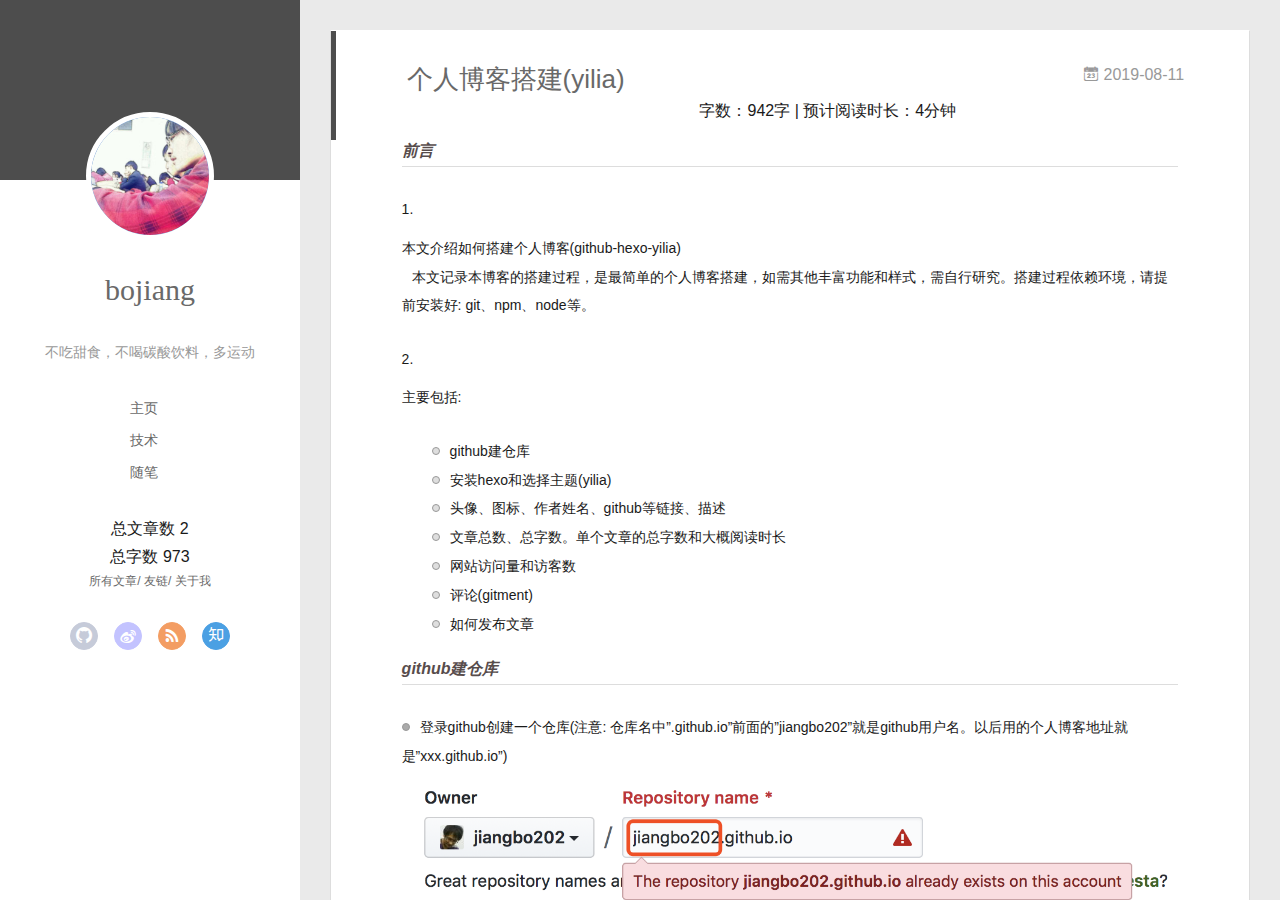
==== commit 4ea97437: "Site updated: 2019-08-11 18:00:46" ====
--- a/index.html
+++ b/index.html
@@ -68,9 +68,9 @@
 			</ul>
 		</nav>
 <nav>
-总文章数 1
+总文章数 2
 </nav>
-总字数 <span class="post-count">31</span>
+总字数 <span class="post-count">973</span>
 		<nav class="header-smart-menu">
     		
     			
@@ -169,6 +169,121 @@
           </div>
           <div id="js-content" class="content-ll">
             
+  
+    <article id="post-个人博客搭建-主题yilia" class="article article-type-post  article-index" itemscope itemprop="blogPost">
+  <div class="article-inner">
+    
+      <header class="article-header">
+        
+  
+    <h1 itemprop="name">
+      <a class="article-title" href="/2019/08/11/个人博客搭建-主题yilia/">个人博客搭建(yilia)</a>
+    </h1>
+  
+
+        
+        <a href="/2019/08/11/个人博客搭建-主题yilia/" class="archive-article-date">
+  	<time datetime="2019-08-11T07:08:29.000Z" itemprop="datePublished"><i class="icon-calendar icon"></i>2019-08-11</time>
+</a>
+        
+<div align="center" class="post-count">
+字数：942字 | 预计阅读时长：4分钟
+</div>
+      </header>
+    
+    <div class="article-entry" itemprop="articleBody">
+      
+        <h6 id="前言"><a href="#前言" class="headerlink" title="前言"></a>前言</h6><ol>
+<li><p>本文介绍如何搭建个人博客(github-hexo-yilia)<br>&ensp; 本文记录本博客的搭建过程，是最简单的个人博客搭建，如需其他丰富功能和样式，需自行研究。搭建过程依赖环境，请提前安装好: git、npm、node等。</p>
+</li>
+<li><p>主要包括:    </p>
+<ul>
+<li>github建仓库  </li>
+<li>安装hexo和选择主题(yilia)  </li>
+<li>头像、图标、作者姓名、github等链接、描述  </li>
+<li>文章总数、总字数。单个文章的总字数和大概阅读时长  </li>
+<li>网站访问量和访客数  </li>
+<li>评论(gitment)  </li>
+<li>如何发布文章</li>
+</ul>
+</li>
+</ol>
+<h6 id="github建仓库"><a href="#github建仓库" class="headerlink" title="github建仓库"></a>github建仓库</h6><ul>
+<li>登录github创建一个仓库(注意: 仓库名中”.github.io”前面的”jiangbo202”就是github用户名。以后用的个人博客地址就是”xxx.github.io”)<br><img src="/images/pasted-1.png" alt="upload successful">  </li>
+</ul>
+<h6 id="安装hexo和选择主题-yilia"><a href="#安装hexo和选择主题-yilia" class="headerlink" title="安装hexo和选择主题(yilia)"></a>安装hexo和选择主题(yilia)</h6><ul>
+<li>安装hexo命令: <figure class="highlight plain"><figcaption><span>install -g hexo```</span></figcaption><table><tr><td class="gutter"><pre><span class="line">1</span><br><span class="line">2</span><br><span class="line">3</span><br><span class="line">4</span><br><span class="line">5</span><br><span class="line">6</span><br></pre></td><td class="code"><pre><span class="line">+ 在一个目录下比如test_myblog，执行```hexo init test_blog```,test_blog可以任意命名。  </span><br><span class="line">+ 进入test_blog目录，执行命令:  </span><br><span class="line">```git clone https://github.com/litten/hexo-theme-yilia.git themes/yilia``` 会拉取yilia主题的代码</span><br><span class="line">+ 编辑文件test_blog下_config.yaml(themes/yilia/还会有个_config.yaml别搞错了),修改&quot;theme&quot;变量值为&quot;yilia&quot;(注意yaml语法中冒号后面一定要一个空格)，如图:  </span><br><span class="line">![upload successful](/images/pasted-3.png)</span><br><span class="line">+ 这时执行```hexo s```后本地可以访问: ```http://localhost:4000</span><br></pre></td></tr></table></figure></li>
+</ul>
+<p><img src="/images/pasted-4.png" alt="upload successful"></p>
+<h6 id="头像、图标、作者姓名、github等链接、描述"><a href="#头像、图标、作者姓名、github等链接、描述" class="headerlink" title="头像、图标、作者姓名、github等链接、描述"></a>头像、图标、作者姓名、github等链接、描述</h6><ul>
+<li>头像、图标、github等链接:<br>&ensp; 编辑<figure class="highlight plain"><figcaption><span>其中favicon是图标，就是浏览器地址栏前面的，avatar是我们说的头像(当然可以是两个图片,我图省事一样了)。这俩个图片得放到```themes/yilia/source```目录下，确保目录正确即可。</span></figcaption><table><tr><td class="gutter"><pre><span class="line">1</span><br><span class="line">2</span><br><span class="line">3</span><br><span class="line">4</span><br><span class="line">5</span><br><span class="line">6</span><br><span class="line">7</span><br><span class="line">8</span><br><span class="line">9</span><br><span class="line">10</span><br></pre></td><td class="code"><pre><span class="line">![upload successful](/images/pasted-5.png)  </span><br><span class="line">修改链接为自己的连接也在此文件中(换成自己的就行):</span><br><span class="line">![upload successful](/images/pasted-6.png)</span><br><span class="line"></span><br><span class="line">+ 作者姓名、、描述</span><br><span class="line">&amp;ensp; 编辑```_config.yaml```文件(主题外层的):</span><br><span class="line">![upload successful](/images/pasted-7.png)</span><br><span class="line"></span><br><span class="line">###### 文章总数、总字数。单个文章的总字数和大概阅读时长 </span><br><span class="line">+ 安装依赖```npm i --save hexo-wordcount</span><br></pre></td></tr></table></figure></li>
+</ul>
+<ul>
+<li>添加如下代码到文件: <figure class="highlight plain"><table><tr><td class="gutter"><pre><span class="line">1</span><br><span class="line">2</span><br><span class="line">3</span><br><span class="line">4</span><br><span class="line">5</span><br><span class="line">6</span><br><span class="line">7</span><br><span class="line">8</span><br><span class="line">9</span><br><span class="line">10</span><br><span class="line">11</span><br><span class="line">12</span><br><span class="line">13</span><br><span class="line">14</span><br><span class="line">15</span><br><span class="line">16</span><br></pre></td><td class="code"><pre><span class="line">```</span><br><span class="line">&lt;nav&gt;</span><br><span class="line">总文章数 &lt;%=site.posts.length%&gt;</span><br><span class="line">&lt;/nav&gt;</span><br><span class="line">总字数 &lt;span class=&quot;post-count&quot;&gt;&lt;%= totalcount(site, &apos;0,0.0a&apos;) %&gt;&lt;/span&gt;```  </span><br><span class="line">如图:</span><br><span class="line">![upload successful](/images/pasted-8.png)</span><br><span class="line">效果如图:</span><br><span class="line">![upload successful](/images/pasted-9.png)</span><br><span class="line">+ 添加如下代码到文件:     ```themes/yilia/layout/_partial/article.ejs```的header标签内:</span><br><span class="line">![upload successful](/images/pasted-10.png)</span><br><span class="line">效果图:</span><br><span class="line">![upload successful](/images/pasted-12.png)  </span><br><span class="line"></span><br><span class="line">###### 网站访问量和访客数</span><br><span class="line">+ 添加如下代码: 到文件```themes/yilia/layout/_partial/footer.ejs</span><br></pre></td></tr></table></figure></li>
+</ul>
+<figure class="highlight plain"><table><tr><td class="gutter"><pre><span class="line">1</span><br><span class="line">2</span><br></pre></td><td class="code"><pre><span class="line">&lt;span id=&quot;busuanzi_container_site_pv&quot;&gt;    本站总访问量&lt;span id=&quot;busuanzi_value_site_pv&quot;&gt;&lt;/span&gt;次&lt;/span&gt;</span><br><span class="line">&lt;span id=&quot;busuanzi_container_site_uv&quot;&gt;  本站访客数&lt;span id=&quot;busuanzi_value_site_uv&quot;&gt;&lt;/span&gt;人次&lt;/span&gt;</span><br></pre></td></tr></table></figure>
+
+<p>如图:<br><img src="/images/pasted-13.png" alt="upload successful"></p>
+<ul>
+<li>添加如下代码: 到文件themes/yilia/layout/_partial/after-footer.ejs<figure class="highlight plain"><table><tr><td class="gutter"><pre><span class="line">1</span><br><span class="line">2</span><br></pre></td><td class="code"><pre><span class="line">```</span><br><span class="line">&lt;script async src=&quot;//busuanzi.ibruce.info/busuanzi/2.3/busuanzi.pure.mini.js&quot;&gt;&lt;/script&gt;</span><br></pre></td></tr></table></figure></li>
+</ul>
+<p>效果如图:<br><img src="/images/pasted-14.png" alt="upload successful"><br>注: 这个数字是localhost的次数。</p>
+<h6 id="评论-gitment"><a href="#评论-gitment" class="headerlink" title="评论(gitment)"></a>评论(gitment)</h6><ul>
+<li><p>修改文件: themes/yilia/layout/_partial/post/gitment.ejs<figure class="highlight plain"><table><tr><td class="gutter"><pre><span class="line">1</span><br><span class="line">2</span><br><span class="line">3</span><br></pre></td><td class="code"><pre><span class="line">中css和js文件地址为:</span><br><span class="line">```    &lt;link rel=&quot;stylesheet&quot; href=&quot;//billts.site/extra_css/gitment.css&quot;&gt;</span><br><span class="line">    &lt;script src=&quot;//billts.site/js/gitment.js&quot;&gt;&lt;/script&gt;</span><br></pre></td></tr></table></figure></p>
+</li>
+<li><p>注册oauth application: <a href="https://github.com/settings/applications/new" target="_blank" rel="noopener">https://github.com/settings/applications/new</a><br><img src="/images/pasted-15.png" alt="upload successful"><br>填完后，会得到Client ID和Client Secret。 </p>
+</li>
+<li><p>在github新建一个空的repo用于放评论，比如我的是blogtalk</p>
+</li>
+<li><p>最后将这些配置到<br><code>themes/yilia/_config.yml</code><br><img src="/images/pasted-16.png" alt="upload successful"><br>效果如图:<br><img src="/images/pasted-17.png" alt="upload successful"><br>这里提示”未初始化”，需要自己登陆评论一下。</p>
+</li>
+</ul>
+<h5 id="如何发布文章"><a href="#如何发布文章" class="headerlink" title="如何发布文章"></a>如何发布文章</h5><ul>
+<li>安装<code>npm install --save hexo-admin</code>后，即可访问<code>http://localhost:4000/admin/#/</code>在这上面使用markdown语法写博客内容。</li>
+<li>修改<code>_config.yml</code>为自己的github信息，如图<br><img src="/images/pasted-19.png" alt="upload successful"></li>
+<li>使用命令<code>hexo g</code>生成文件，再使用命令<code>hexo d</code>发布到自己的博客上。</li>
+</ul>
+
+      
+
+      
+    </div>
+    <div class="article-info article-info-index">
+      
+      
+      
+
+      
+        <p class="article-more-link">
+          <a class="article-more-a" href="/2019/08/11/个人博客搭建-主题yilia/">展开全文 >></a>
+        </p>
+      
+
+      
+      <div class="clearfix"></div>
+    </div>
+  </div>
+</article>
+
+<aside class="wrap-side-operation">
+    <div class="mod-side-operation">
+        
+        <div class="jump-container" id="js-jump-container" style="display:none;">
+            <a href="javascript:void(0)" class="mod-side-operation__jump-to-top">
+                <i class="icon-font icon-back"></i>
+            </a>
+            <div id="js-jump-plan-container" class="jump-plan-container" style="top: -11px;">
+                <i class="icon-font icon-plane jump-plane"></i>
+            </div>
+        </div>
+        
+        
+    </div>
+</aside>
+
+
+
+
   
     <article id="post-hello-world" class="article article-type-post  article-index" itemscope itemprop="blogPost">
   <div class="article-inner">
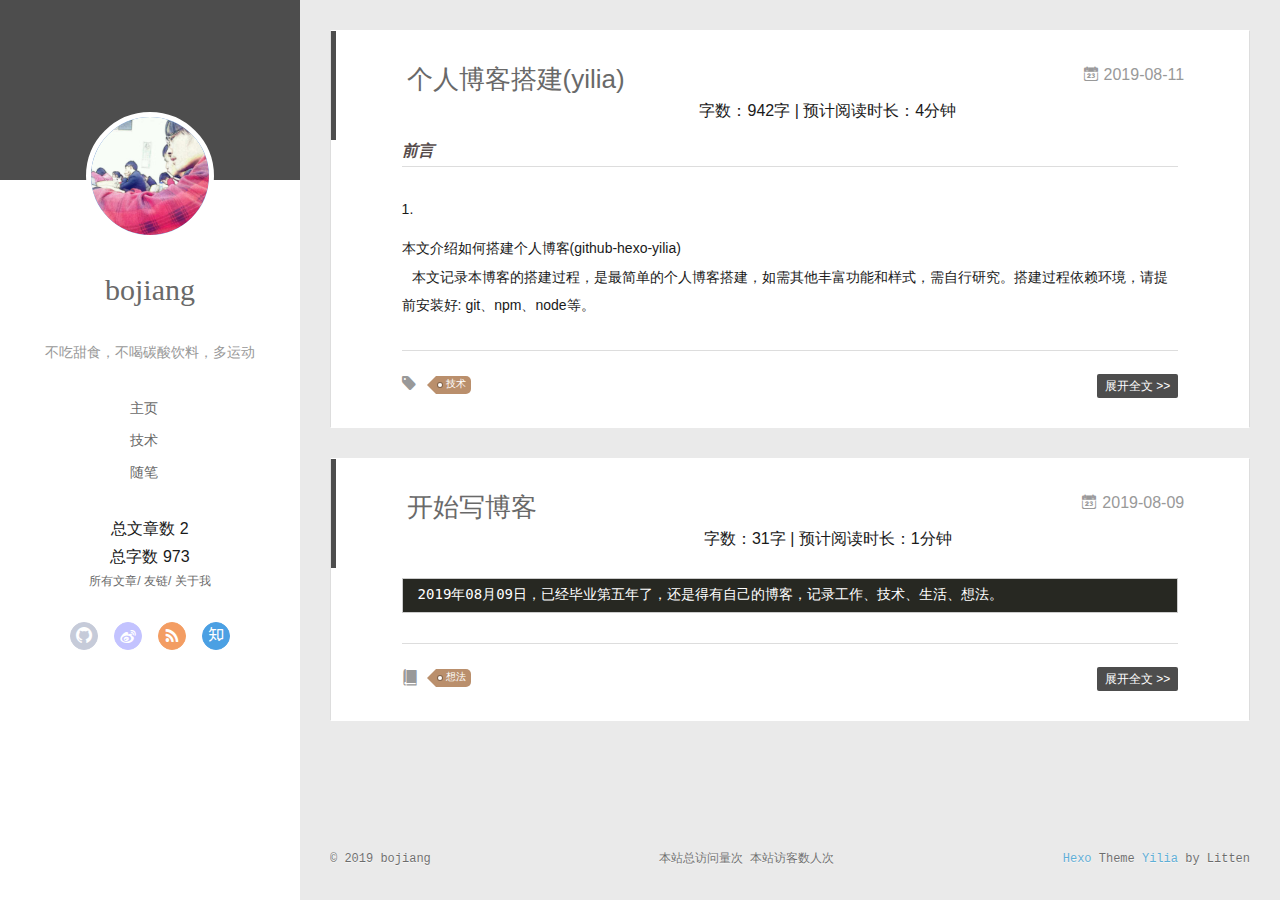
==== commit bafbe51f: "Site updated: 2019-08-26 07:47:00" ====
--- a/index.html
+++ b/index.html
@@ -195,55 +195,7 @@
       
         <h6 id="前言"><a href="#前言" class="headerlink" title="前言"></a>前言</h6><ol>
 <li><p>本文介绍如何搭建个人博客(github-hexo-yilia)<br>&ensp; 本文记录本博客的搭建过程，是最简单的个人博客搭建，如需其他丰富功能和样式，需自行研究。搭建过程依赖环境，请提前安装好: git、npm、node等。</p>
-</li>
-<li><p>主要包括:    </p>
-<ul>
-<li>github建仓库  </li>
-<li>安装hexo和选择主题(yilia)  </li>
-<li>头像、图标、作者姓名、github等链接、描述  </li>
-<li>文章总数、总字数。单个文章的总字数和大概阅读时长  </li>
-<li>网站访问量和访客数  </li>
-<li>评论(gitment)  </li>
-<li>如何发布文章</li>
-</ul>
-</li>
-</ol>
-<h6 id="github建仓库"><a href="#github建仓库" class="headerlink" title="github建仓库"></a>github建仓库</h6><ul>
-<li>登录github创建一个仓库(注意: 仓库名中”.github.io”前面的”jiangbo202”就是github用户名。以后用的个人博客地址就是”xxx.github.io”)<br><img src="/images/pasted-1.png" alt="upload successful">  </li>
-</ul>
-<h6 id="安装hexo和选择主题-yilia"><a href="#安装hexo和选择主题-yilia" class="headerlink" title="安装hexo和选择主题(yilia)"></a>安装hexo和选择主题(yilia)</h6><ul>
-<li>安装hexo命令: <figure class="highlight plain"><figcaption><span>install -g hexo```</span></figcaption><table><tr><td class="gutter"><pre><span class="line">1</span><br><span class="line">2</span><br><span class="line">3</span><br><span class="line">4</span><br><span class="line">5</span><br><span class="line">6</span><br></pre></td><td class="code"><pre><span class="line">+ 在一个目录下比如test_myblog，执行```hexo init test_blog```,test_blog可以任意命名。  </span><br><span class="line">+ 进入test_blog目录，执行命令:  </span><br><span class="line">```git clone https://github.com/litten/hexo-theme-yilia.git themes/yilia``` 会拉取yilia主题的代码</span><br><span class="line">+ 编辑文件test_blog下_config.yaml(themes/yilia/还会有个_config.yaml别搞错了),修改&quot;theme&quot;变量值为&quot;yilia&quot;(注意yaml语法中冒号后面一定要一个空格)，如图:  </span><br><span class="line">![upload successful](/images/pasted-3.png)</span><br><span class="line">+ 这时执行```hexo s```后本地可以访问: ```http://localhost:4000</span><br></pre></td></tr></table></figure></li>
-</ul>
-<p><img src="/images/pasted-4.png" alt="upload successful"></p>
-<h6 id="头像、图标、作者姓名、github等链接、描述"><a href="#头像、图标、作者姓名、github等链接、描述" class="headerlink" title="头像、图标、作者姓名、github等链接、描述"></a>头像、图标、作者姓名、github等链接、描述</h6><ul>
-<li>头像、图标、github等链接:<br>&ensp; 编辑<figure class="highlight plain"><figcaption><span>其中favicon是图标，就是浏览器地址栏前面的，avatar是我们说的头像(当然可以是两个图片,我图省事一样了)。这俩个图片得放到```themes/yilia/source```目录下，确保目录正确即可。</span></figcaption><table><tr><td class="gutter"><pre><span class="line">1</span><br><span class="line">2</span><br><span class="line">3</span><br><span class="line">4</span><br><span class="line">5</span><br><span class="line">6</span><br><span class="line">7</span><br><span class="line">8</span><br><span class="line">9</span><br><span class="line">10</span><br></pre></td><td class="code"><pre><span class="line">![upload successful](/images/pasted-5.png)  </span><br><span class="line">修改链接为自己的连接也在此文件中(换成自己的就行):</span><br><span class="line">![upload successful](/images/pasted-6.png)</span><br><span class="line"></span><br><span class="line">+ 作者姓名、、描述</span><br><span class="line">&amp;ensp; 编辑```_config.yaml```文件(主题外层的):</span><br><span class="line">![upload successful](/images/pasted-7.png)</span><br><span class="line"></span><br><span class="line">###### 文章总数、总字数。单个文章的总字数和大概阅读时长 </span><br><span class="line">+ 安装依赖```npm i --save hexo-wordcount</span><br></pre></td></tr></table></figure></li>
-</ul>
-<ul>
-<li>添加如下代码到文件: <figure class="highlight plain"><table><tr><td class="gutter"><pre><span class="line">1</span><br><span class="line">2</span><br><span class="line">3</span><br><span class="line">4</span><br><span class="line">5</span><br><span class="line">6</span><br><span class="line">7</span><br><span class="line">8</span><br><span class="line">9</span><br><span class="line">10</span><br><span class="line">11</span><br><span class="line">12</span><br><span class="line">13</span><br><span class="line">14</span><br><span class="line">15</span><br><span class="line">16</span><br></pre></td><td class="code"><pre><span class="line">```</span><br><span class="line">&lt;nav&gt;</span><br><span class="line">总文章数 &lt;%=site.posts.length%&gt;</span><br><span class="line">&lt;/nav&gt;</span><br><span class="line">总字数 &lt;span class=&quot;post-count&quot;&gt;&lt;%= totalcount(site, &apos;0,0.0a&apos;) %&gt;&lt;/span&gt;```  </span><br><span class="line">如图:</span><br><span class="line">![upload successful](/images/pasted-8.png)</span><br><span class="line">效果如图:</span><br><span class="line">![upload successful](/images/pasted-9.png)</span><br><span class="line">+ 添加如下代码到文件:     ```themes/yilia/layout/_partial/article.ejs```的header标签内:</span><br><span class="line">![upload successful](/images/pasted-10.png)</span><br><span class="line">效果图:</span><br><span class="line">![upload successful](/images/pasted-12.png)  </span><br><span class="line"></span><br><span class="line">###### 网站访问量和访客数</span><br><span class="line">+ 添加如下代码: 到文件```themes/yilia/layout/_partial/footer.ejs</span><br></pre></td></tr></table></figure></li>
-</ul>
-<figure class="highlight plain"><table><tr><td class="gutter"><pre><span class="line">1</span><br><span class="line">2</span><br></pre></td><td class="code"><pre><span class="line">&lt;span id=&quot;busuanzi_container_site_pv&quot;&gt;    本站总访问量&lt;span id=&quot;busuanzi_value_site_pv&quot;&gt;&lt;/span&gt;次&lt;/span&gt;</span><br><span class="line">&lt;span id=&quot;busuanzi_container_site_uv&quot;&gt;  本站访客数&lt;span id=&quot;busuanzi_value_site_uv&quot;&gt;&lt;/span&gt;人次&lt;/span&gt;</span><br></pre></td></tr></table></figure>
-
-<p>如图:<br><img src="/images/pasted-13.png" alt="upload successful"></p>
-<ul>
-<li>添加如下代码: 到文件themes/yilia/layout/_partial/after-footer.ejs<figure class="highlight plain"><table><tr><td class="gutter"><pre><span class="line">1</span><br><span class="line">2</span><br></pre></td><td class="code"><pre><span class="line">```</span><br><span class="line">&lt;script async src=&quot;//busuanzi.ibruce.info/busuanzi/2.3/busuanzi.pure.mini.js&quot;&gt;&lt;/script&gt;</span><br></pre></td></tr></table></figure></li>
-</ul>
-<p>效果如图:<br><img src="/images/pasted-14.png" alt="upload successful"><br>注: 这个数字是localhost的次数。</p>
-<h6 id="评论-gitment"><a href="#评论-gitment" class="headerlink" title="评论(gitment)"></a>评论(gitment)</h6><ul>
-<li><p>修改文件: themes/yilia/layout/_partial/post/gitment.ejs<figure class="highlight plain"><table><tr><td class="gutter"><pre><span class="line">1</span><br><span class="line">2</span><br><span class="line">3</span><br></pre></td><td class="code"><pre><span class="line">中css和js文件地址为:</span><br><span class="line">```    &lt;link rel=&quot;stylesheet&quot; href=&quot;//billts.site/extra_css/gitment.css&quot;&gt;</span><br><span class="line">    &lt;script src=&quot;//billts.site/js/gitment.js&quot;&gt;&lt;/script&gt;</span><br></pre></td></tr></table></figure></p>
-</li>
-<li><p>注册oauth application: <a href="https://github.com/settings/applications/new" target="_blank" rel="noopener">https://github.com/settings/applications/new</a><br><img src="/images/pasted-15.png" alt="upload successful"><br>填完后，会得到Client ID和Client Secret。 </p>
-</li>
-<li><p>在github新建一个空的repo用于放评论，比如我的是blogtalk</p>
-</li>
-<li><p>最后将这些配置到<br><code>themes/yilia/_config.yml</code><br><img src="/images/pasted-16.png" alt="upload successful"><br>效果如图:<br><img src="/images/pasted-17.png" alt="upload successful"><br>这里提示”未初始化”，需要自己登陆评论一下。</p>
-</li>
-</ul>
-<h5 id="如何发布文章"><a href="#如何发布文章" class="headerlink" title="如何发布文章"></a>如何发布文章</h5><ul>
-<li>安装<code>npm install --save hexo-admin</code>后，即可访问<code>http://localhost:4000/admin/#/</code>在这上面使用markdown语法写博客内容。</li>
-<li>修改<code>_config.yml</code>为自己的github信息，如图<br><img src="/images/pasted-19.png" alt="upload successful"></li>
-<li>使用命令<code>hexo g</code>生成文件，再使用命令<code>hexo d</code>发布到自己的博客上。</li>
-</ul>
-
+        
       
 
       
@@ -251,6 +203,17 @@
     <div class="article-info article-info-index">
       
       
+	<div class="article-tag tagcloud">
+		<i class="icon-price-tags icon"></i>
+		<ul class="article-tag-list">
+			 
+        		<li class="article-tag-list-item">
+        			<a href="javascript:void(0)" class="js-tag article-tag-list-link color3">技术</a>
+        		</li>
+      		
+		</ul>
+	</div>
+
       
 
       
@@ -458,6 +421,10 @@
             <input type="checkbox" q-on="click:toggleTag(e)" q-attr="checked:showTags">
           </label>
           <ul class="article-tag-list" q-show="showTags">
+             
+              <li class="article-tag-list-item">
+                <a href="javascript:void(0)" class="js-tag color3">技术</a>
+              </li>
             
             <div class="clearfix"></div>
           </ul>
